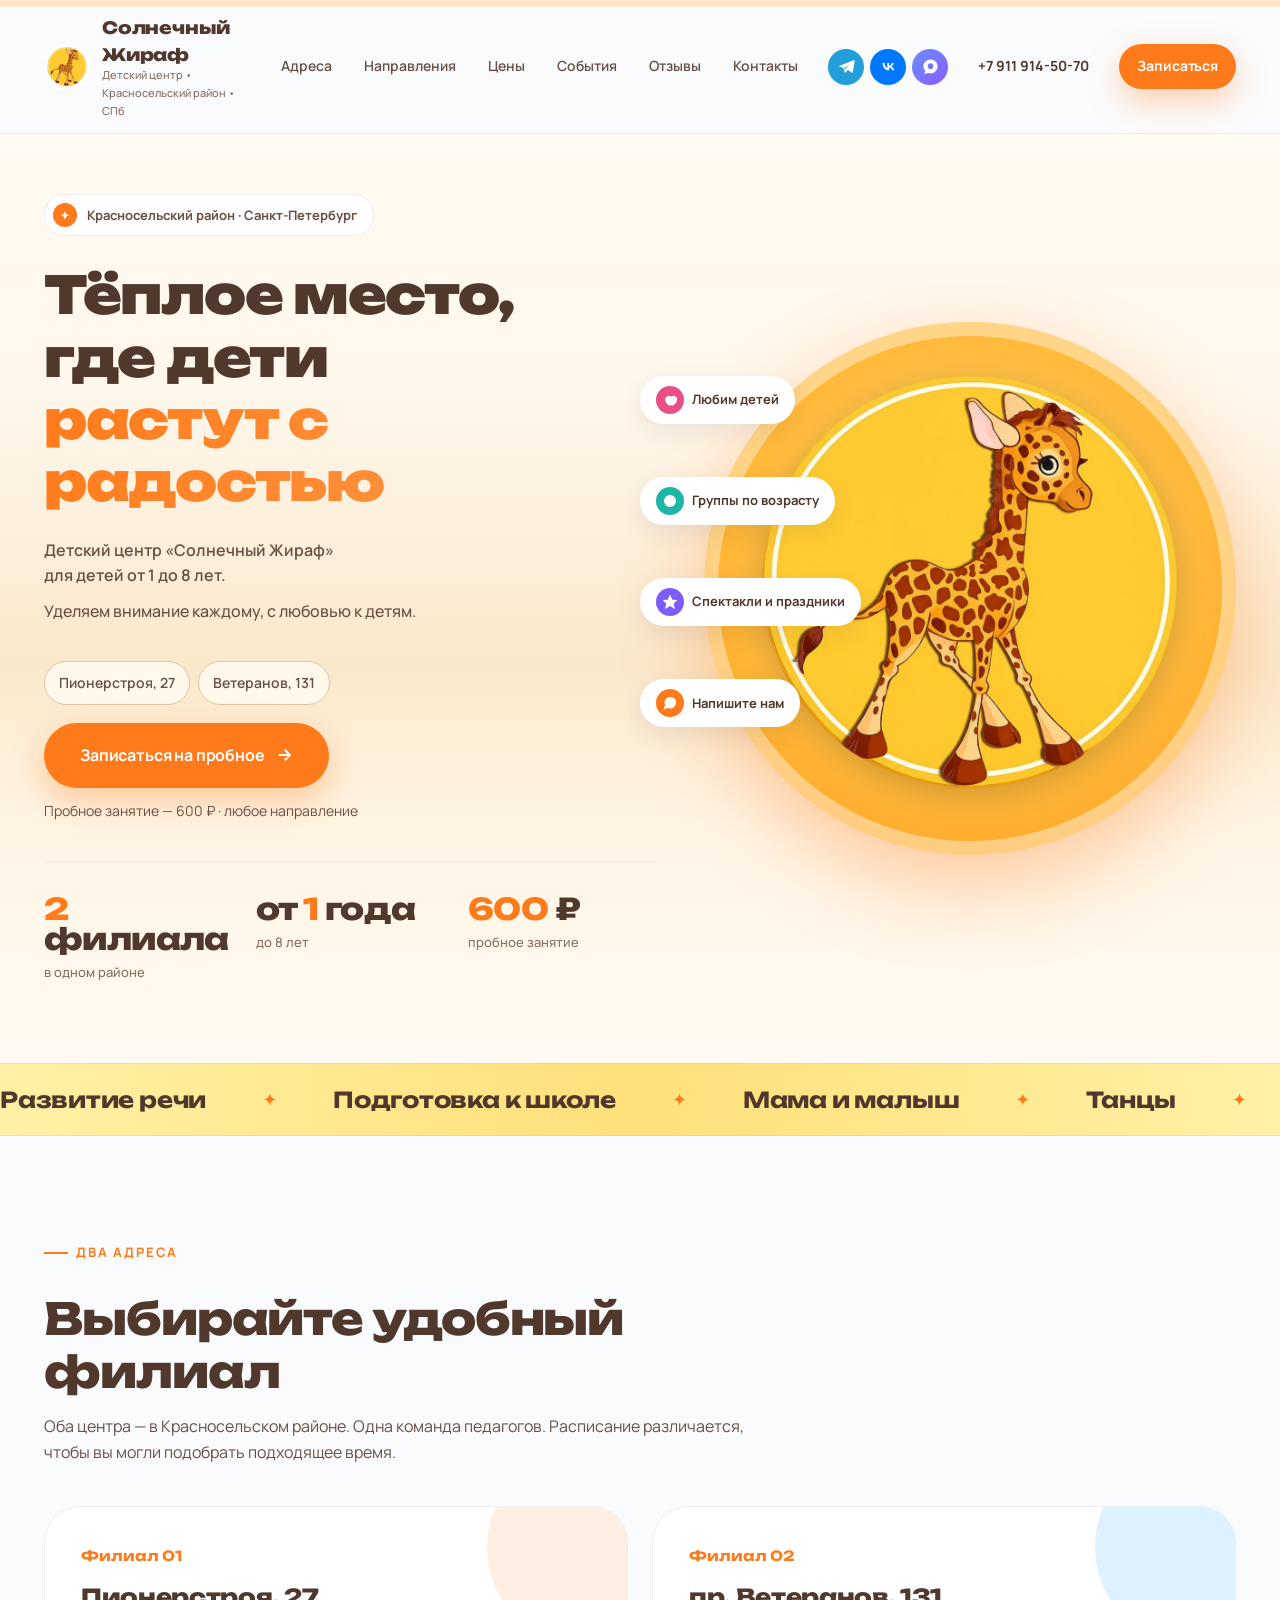
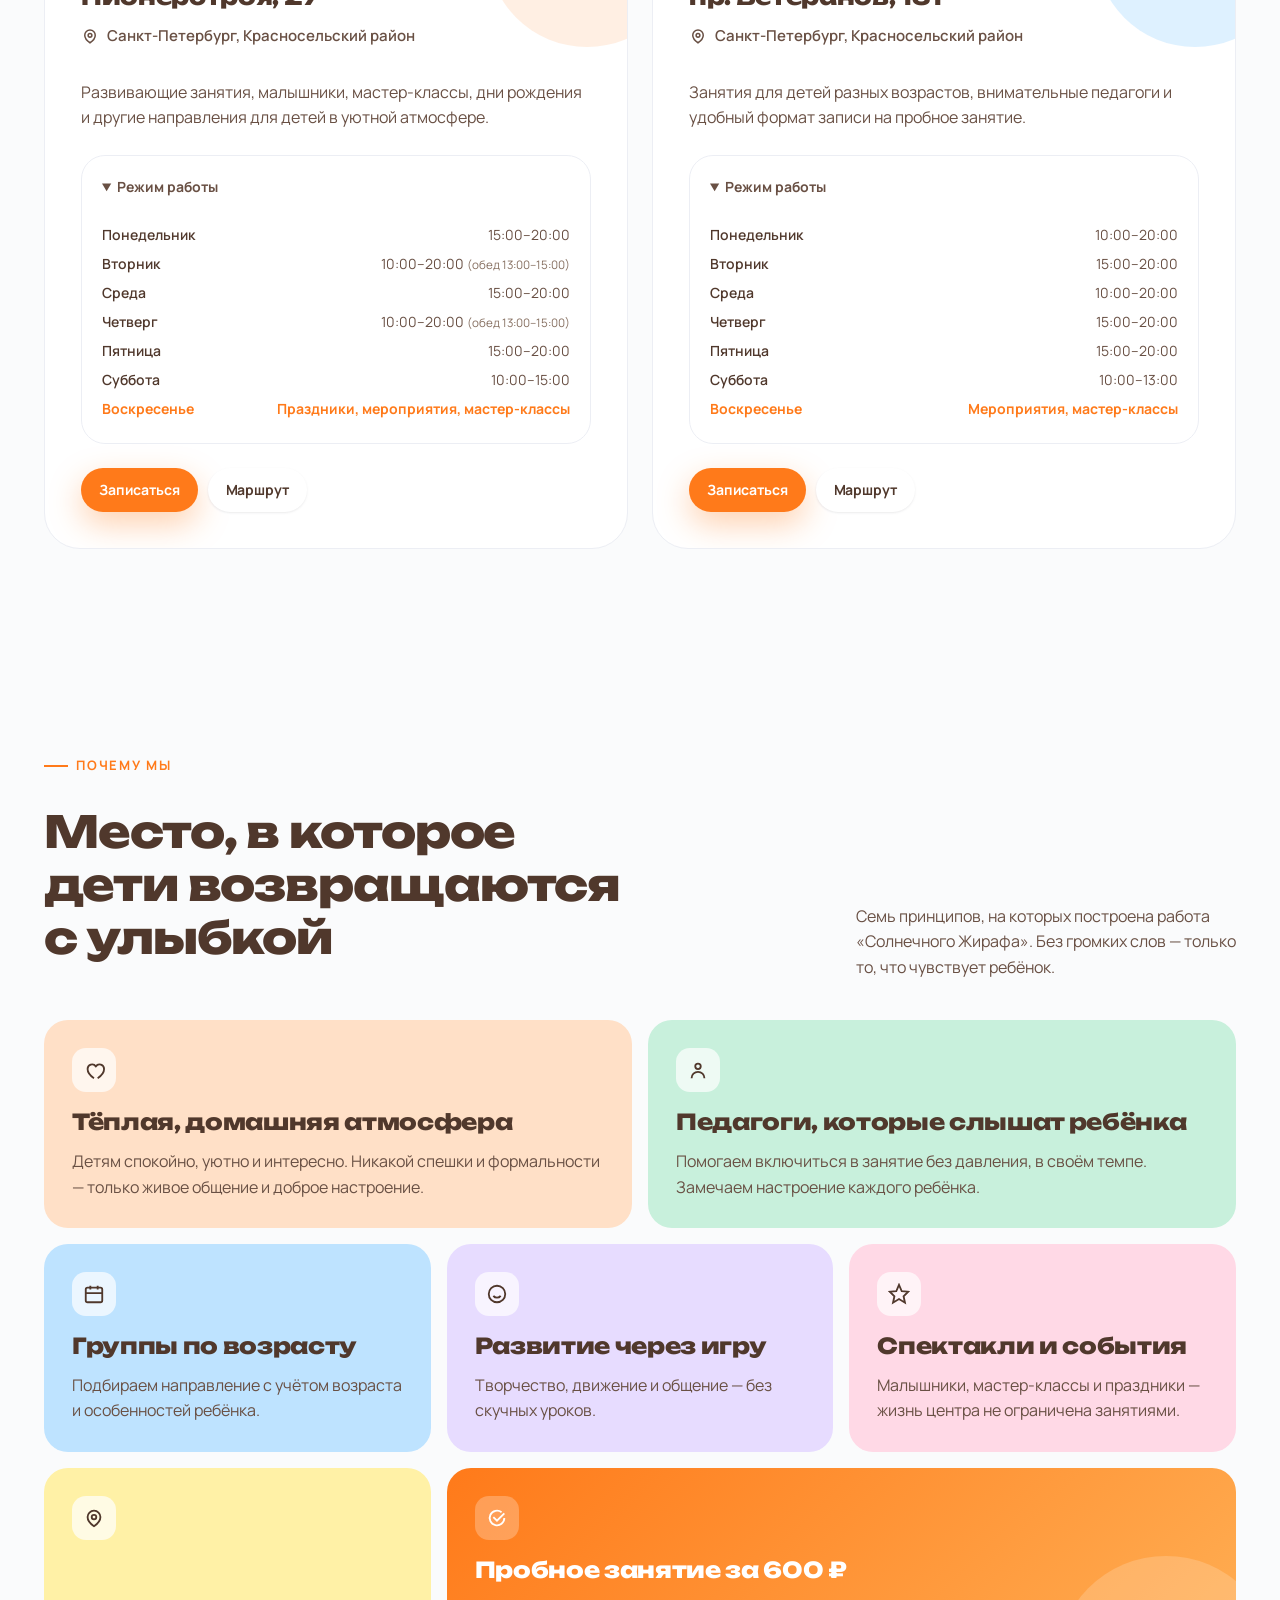
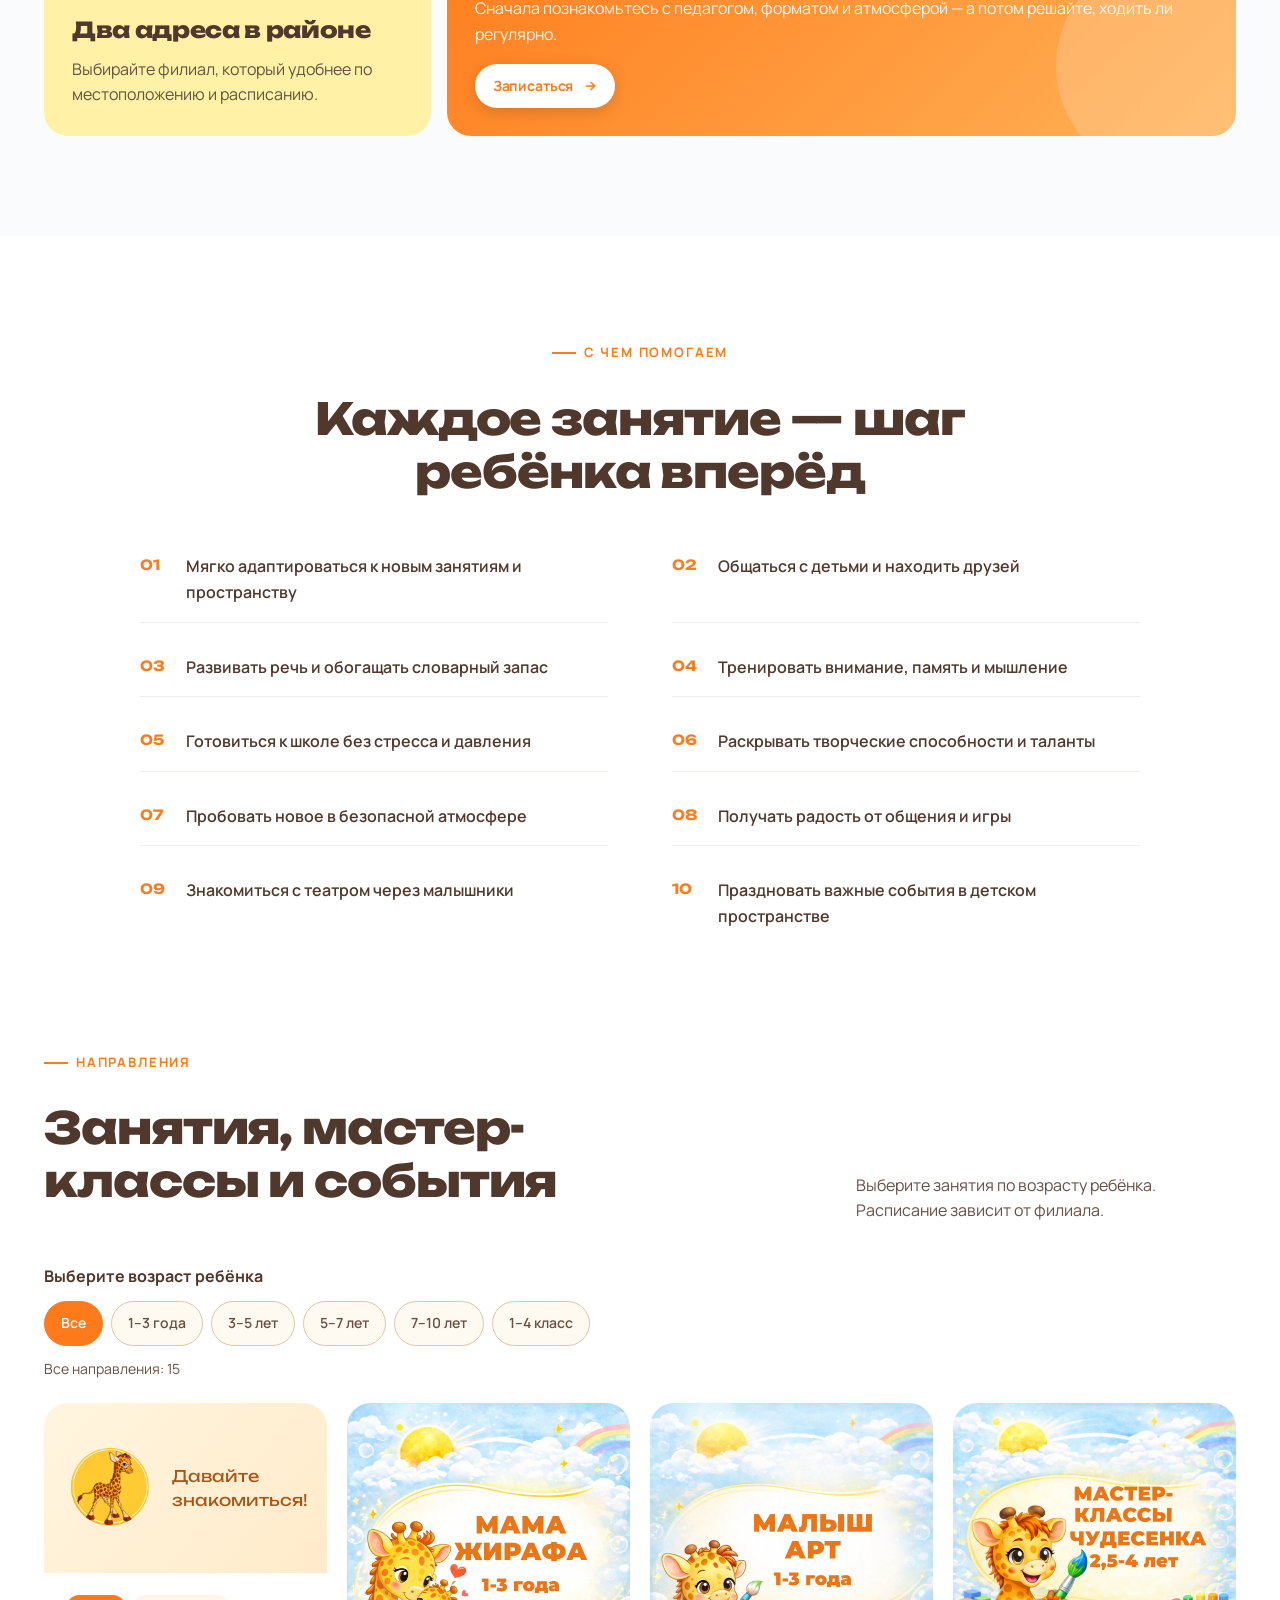
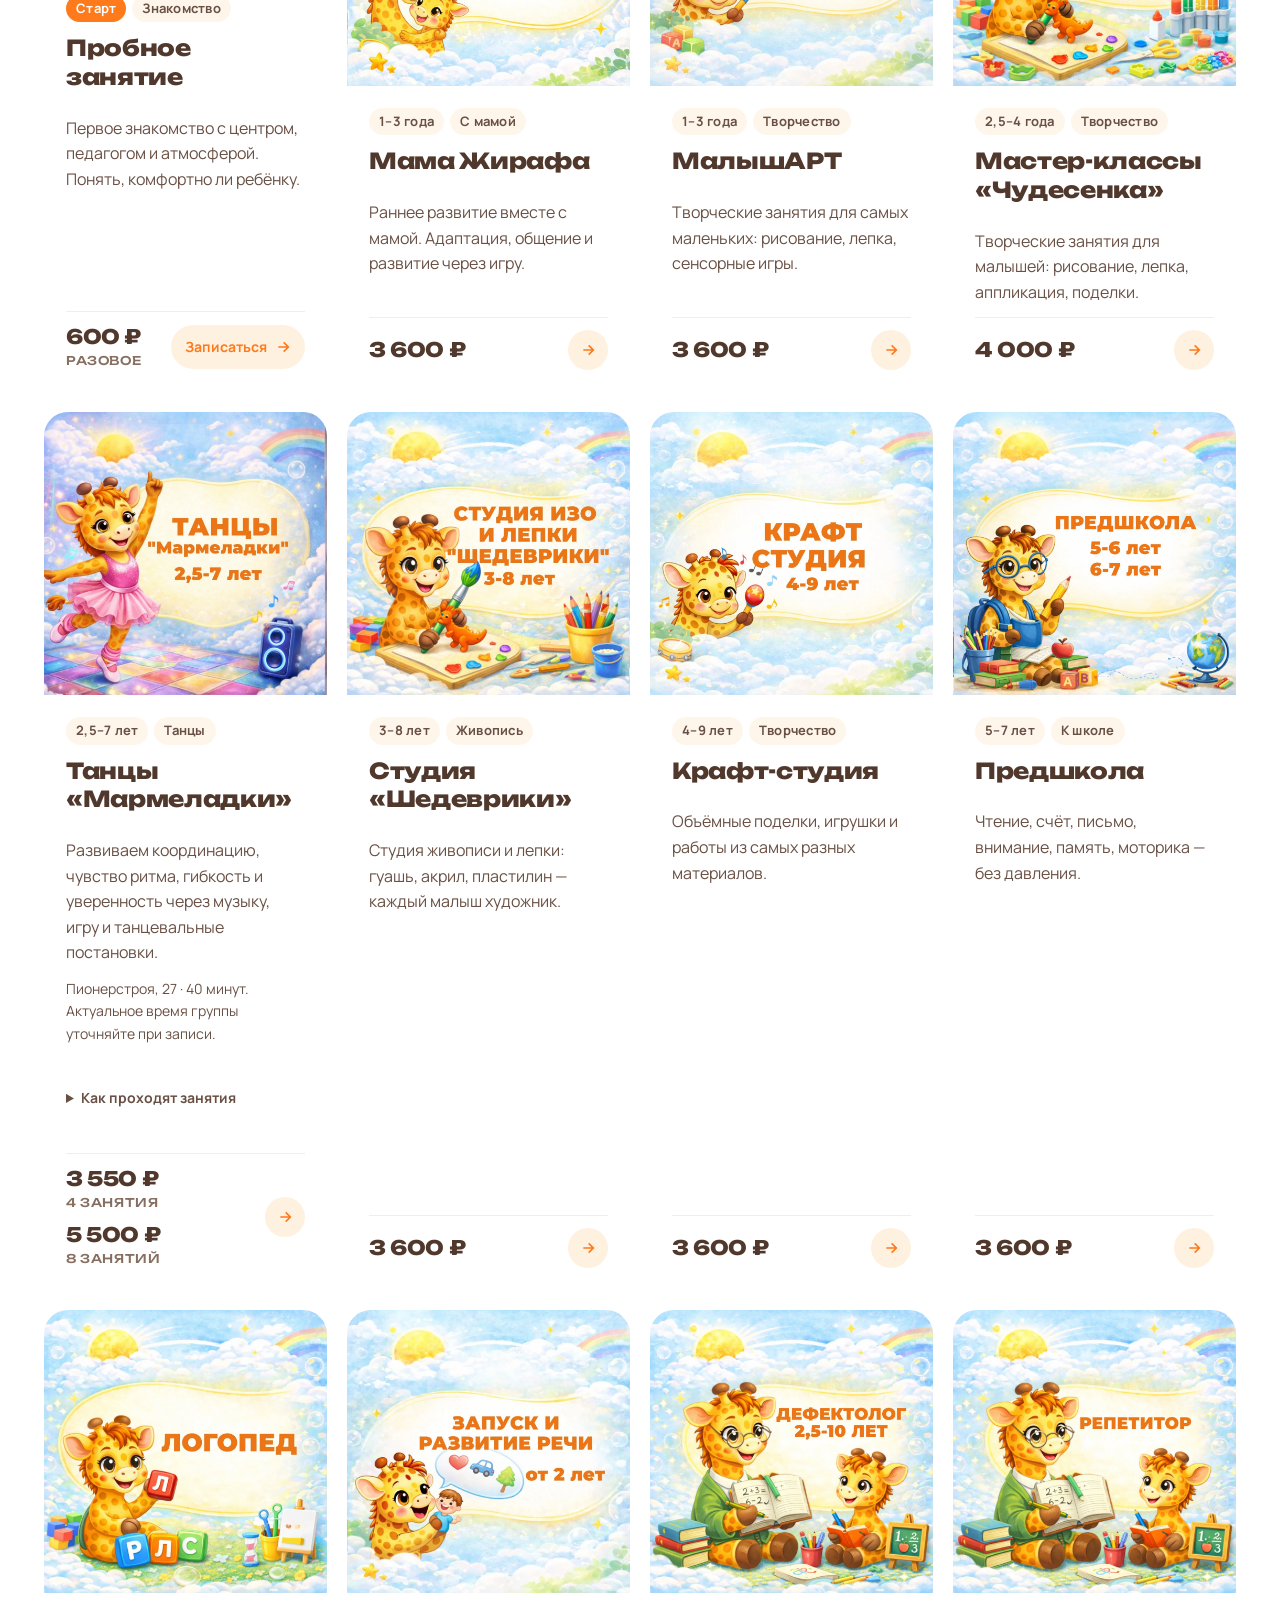
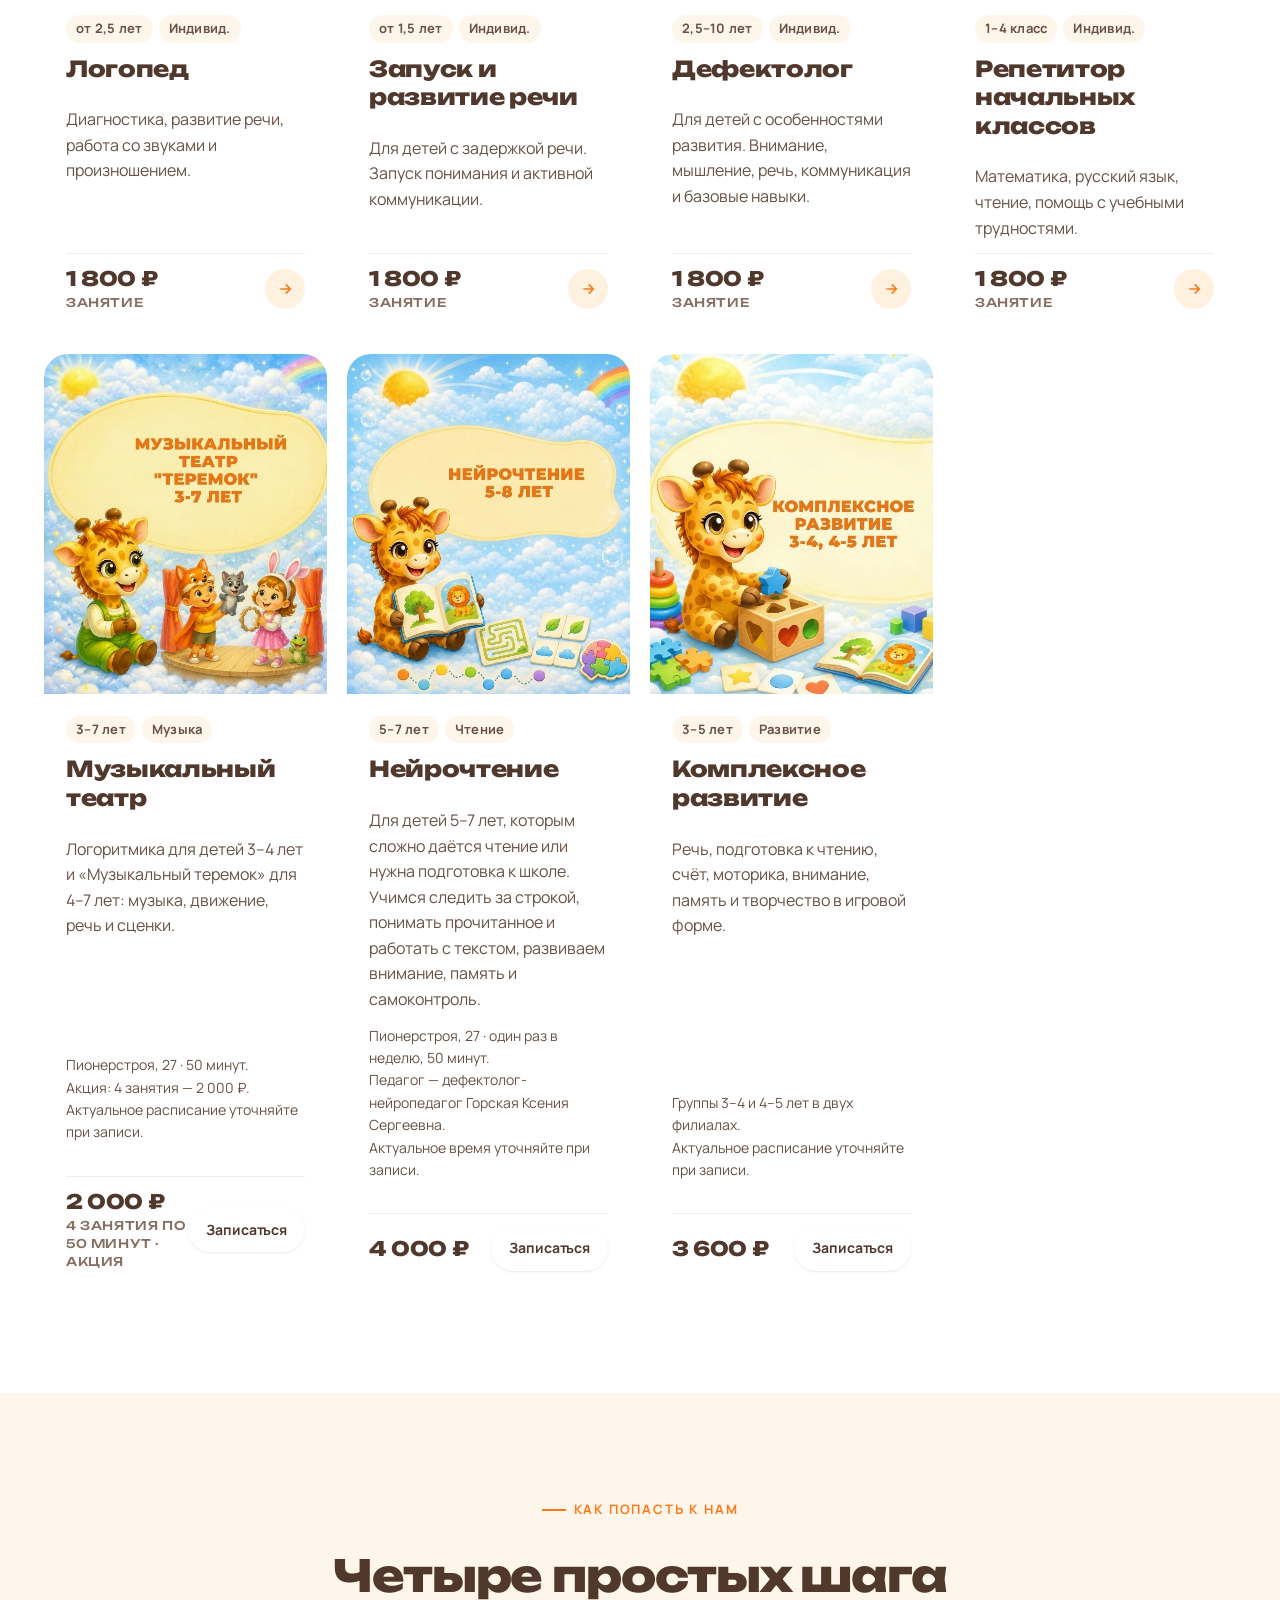
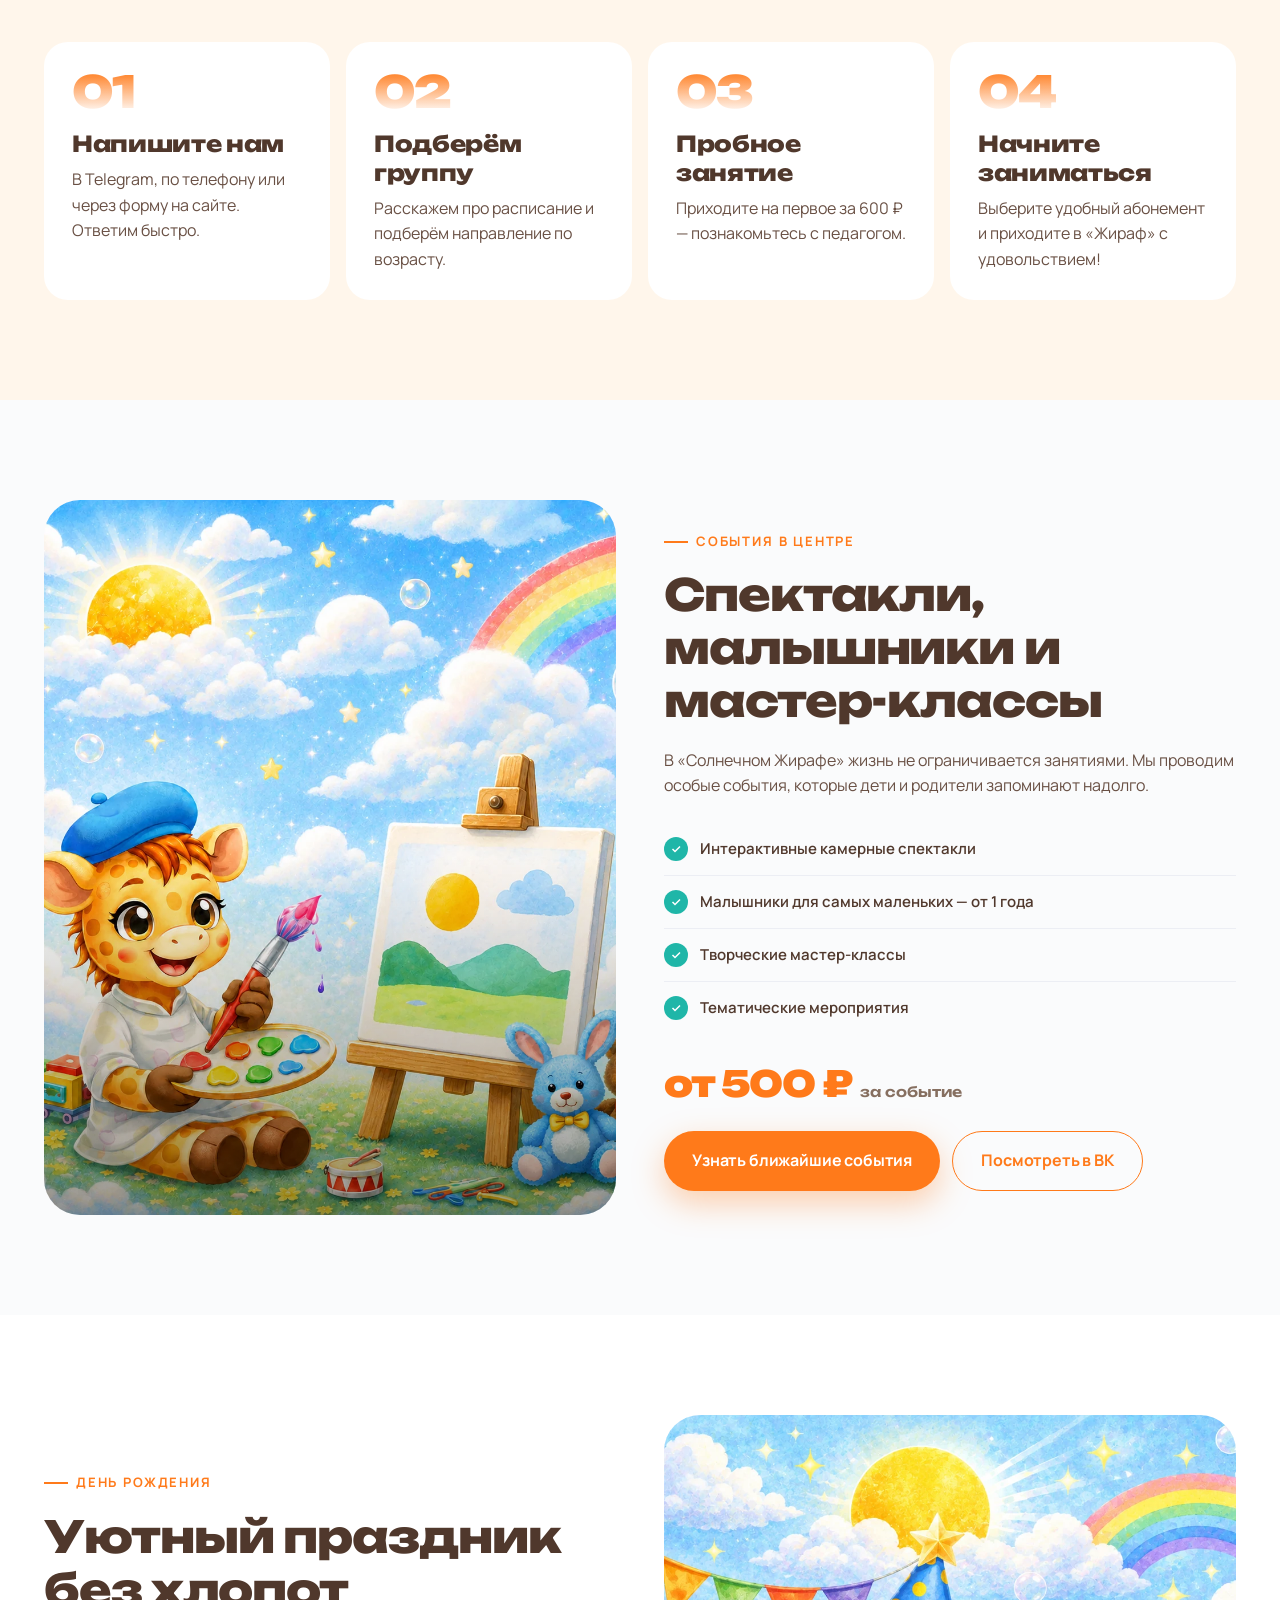
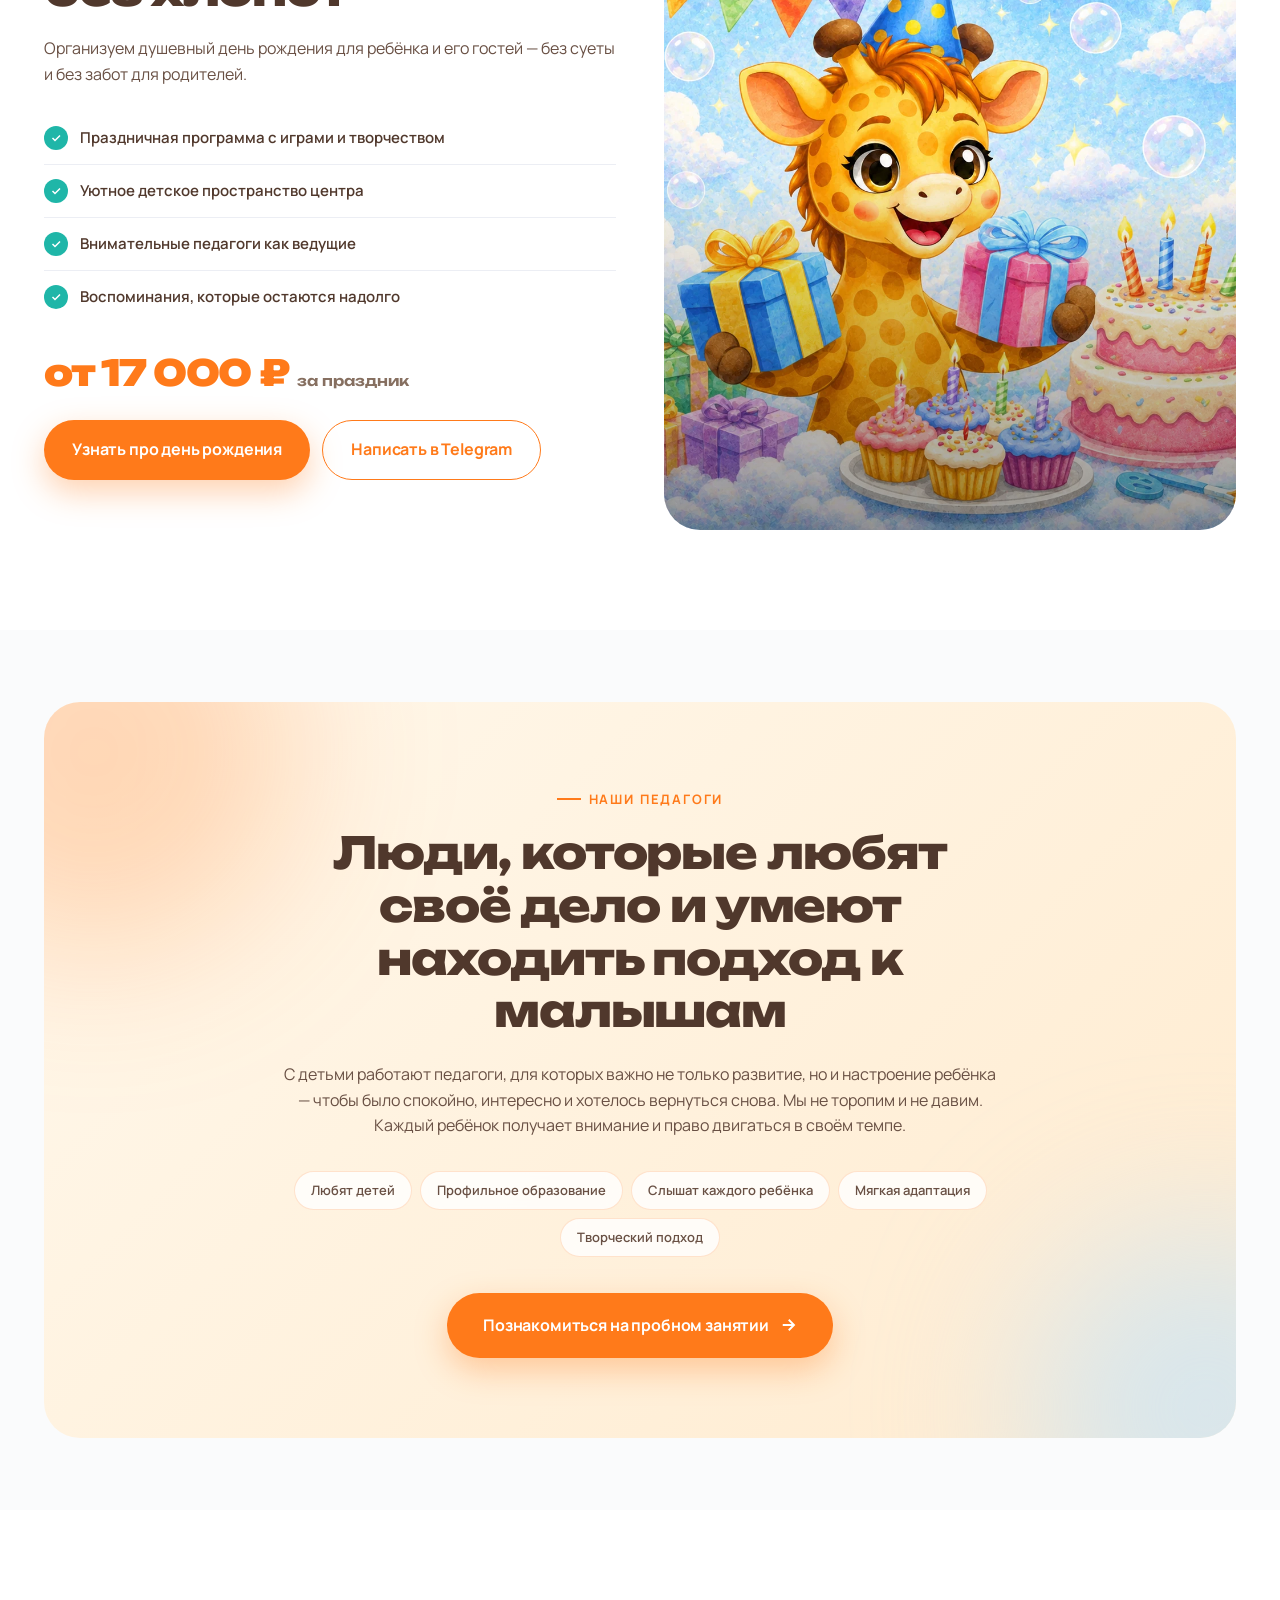
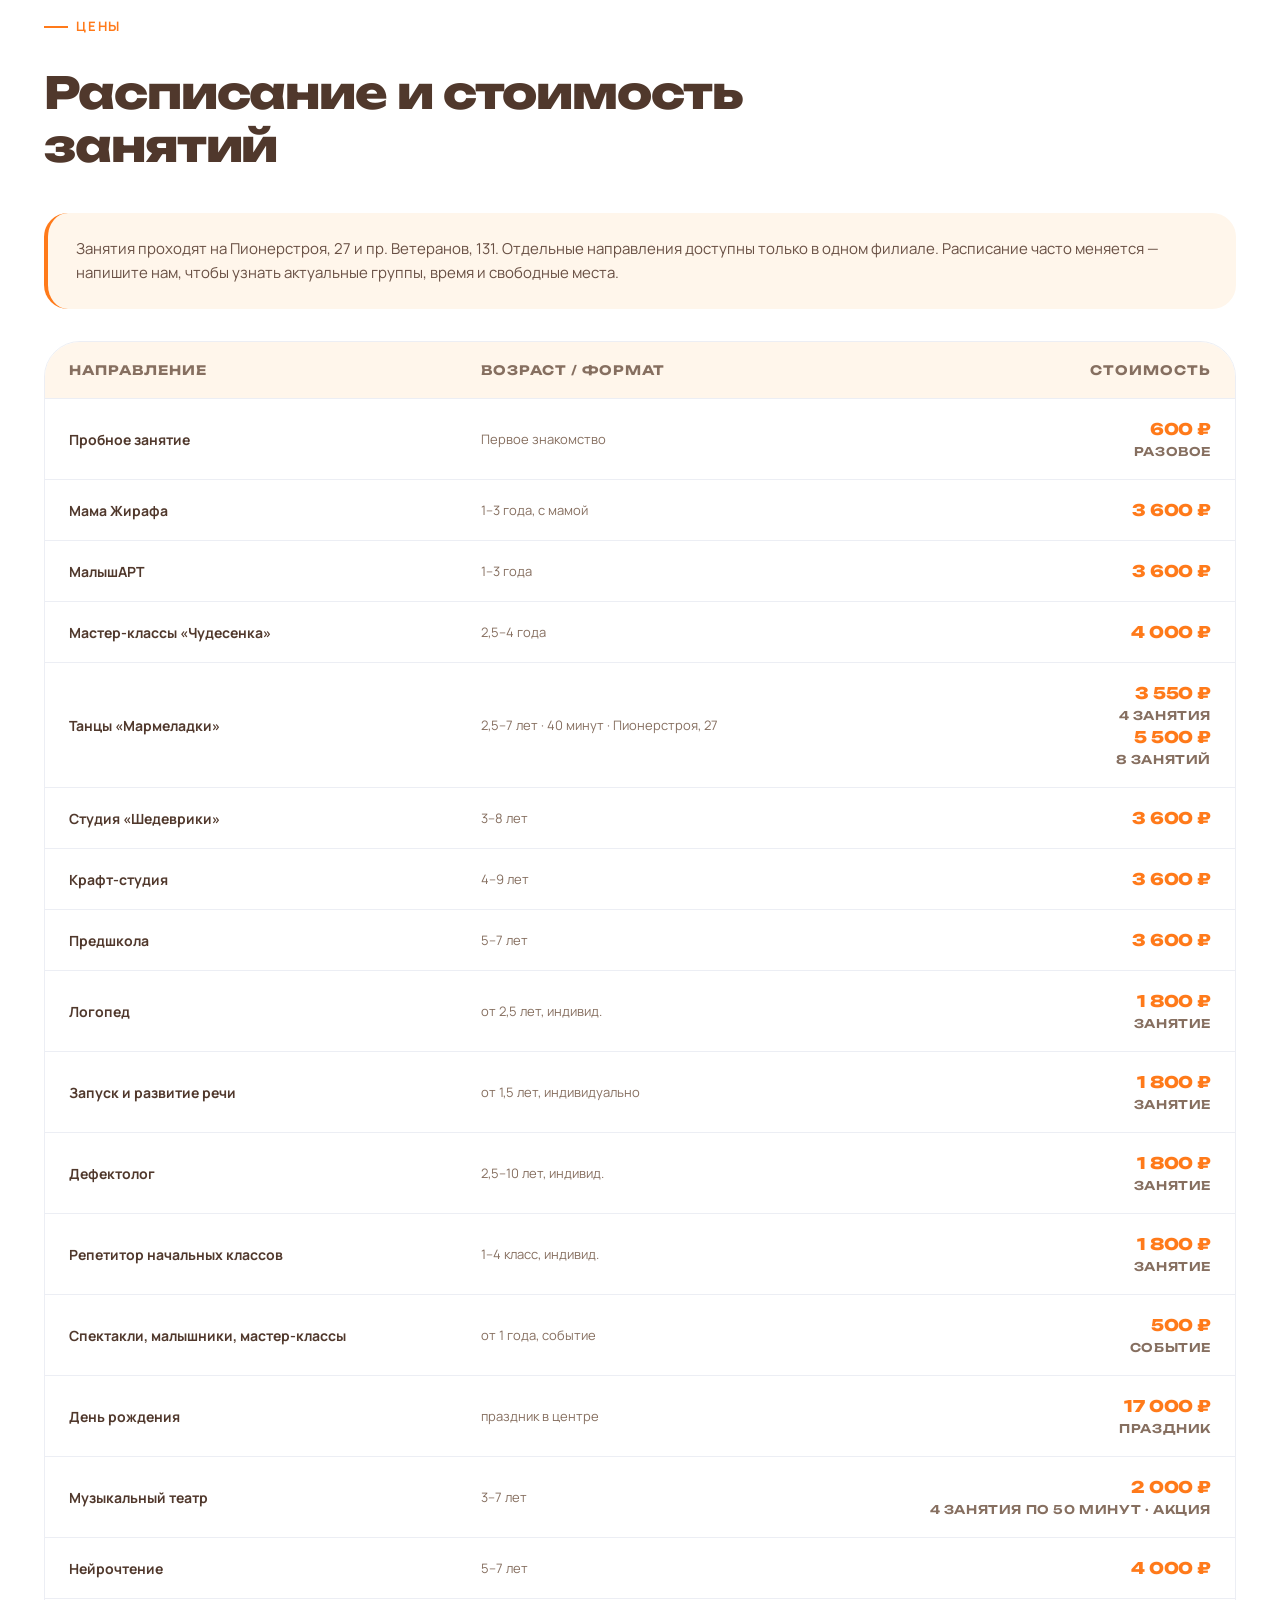
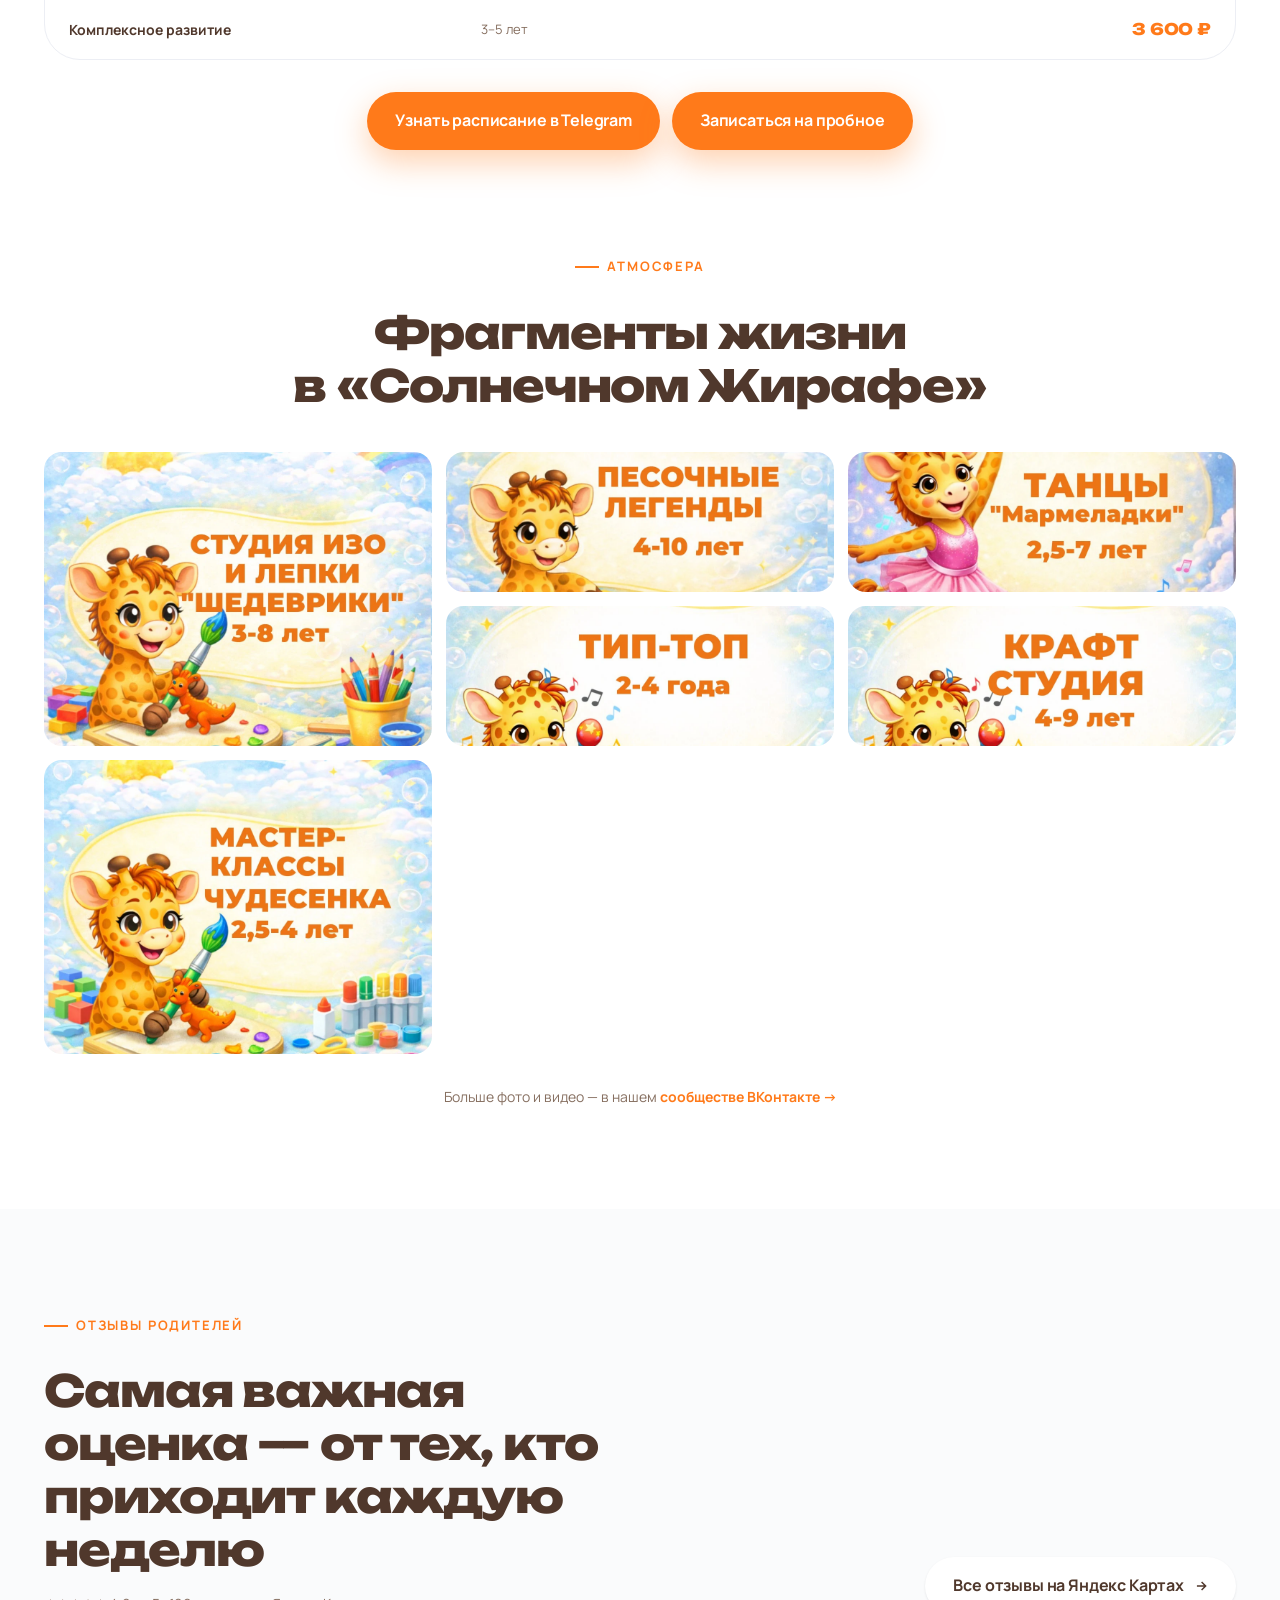
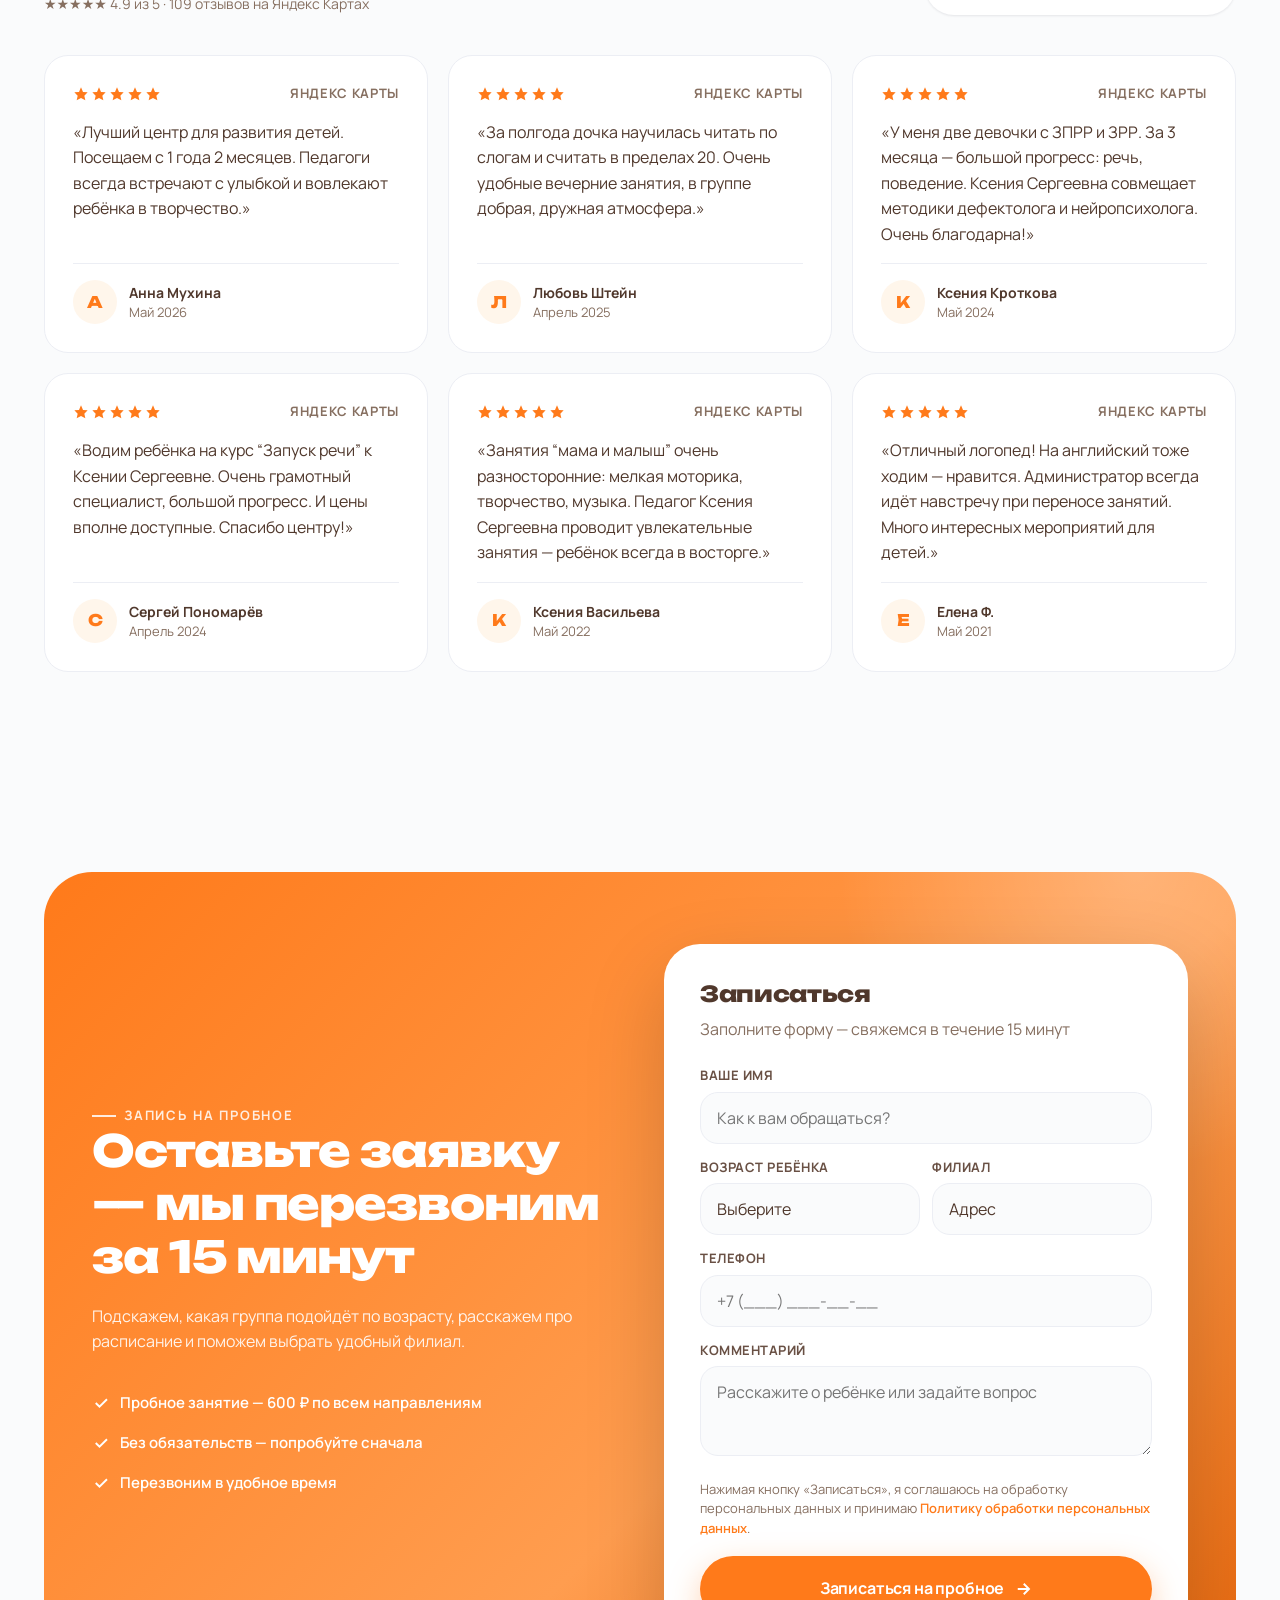
==== index.html @ 22a6a15e "Update dance packages and class details from client" ====
<!DOCTYPE html>
<html lang="ru">
<head>
  <meta charset="UTF-8">
  <meta name="viewport" content="width=device-width, initial-scale=1.0">
  <title>Детский центр «Солнечный Жираф» — Красносельский район, Санкт-Петербург</title>
  <meta name="description" content="Детский развивающий центр «Солнечный Жираф» в Красносельском районе Санкт-Петербурга. Занятия, мастер-классы, спектакли и праздники для детей от 1 до 8 лет. Два адреса: Пионерстроя, 27 и пр. Ветеранов, 131.">
  <meta name="keywords" content="детский центр Красносельский район, детский клуб Красносельский район, детский развивающий центр, развивающие занятия для детей, занятия для детей от 1 года, развитие детей от 1 до 8 лет, мама и малыш занятия, логопед для ребёнка, подготовка к школе, мастер-классы для детей, спектакли для малышей, детский центр на Пионерстроя, детский центр на Ветеранов, день рождения в детском центре, детские праздники Красносельский район">

  <link rel="icon" type="image/jpeg" href="photo_2026-03-06_17-56-13.jpg">
  <link rel="apple-touch-icon" href="photo_2026-03-06_17-56-13.jpg">

  <meta property="og:type" content="website">
  <meta property="og:title" content="Детский центр «Солнечный Жираф» — Красносельский район, СПб">
  <meta property="og:description" content="Развитие детей от 1 до 8 лет: занятия, мастер-классы, спектакли и праздники. Два адреса в Красносельском районе. Пробное занятие — 600 ₽.">
  <meta property="og:image" content="og-preview.jpg">
  <meta property="og:image:width" content="1280">
  <meta property="og:image:height" content="500">
  <meta property="og:locale" content="ru_RU">
  <meta property="og:site_name" content="Солнечный Жираф">
  <meta name="twitter:card" content="summary_large_image">
  <meta name="twitter:image" content="og-preview.jpg">

  <link rel="preconnect" href="https://fonts.googleapis.com">
  <link rel="preconnect" href="https://fonts.gstatic.com" crossorigin>
  <link href="https://fonts.googleapis.com/css2?family=Manrope:wght@400;500;600;700;800&family=Unbounded:wght@500;700;800;900&display=swap" rel="stylesheet">

  <style>
    /* ================================================================
       DESIGN SYSTEM
       ================================================================ */
    :root {
      /* Brand */
      --orange:      #FF7A1A;
      --orange-dk:   #E5650A;
      --orange-lt:   #FFF1E0;

      /* Pastels */
      --peach:       #FFE0C7;
      --cream:       #FFF6EB;
      --mint:        #C8F0DC;
      --sky:         #BEE3FF;
      --lilac:       #E7DCFF;
      --pink:        #FFD9E6;
      --lemon:       #FFF1A6;

      /* Neutrals */
      --ink:         #1A1F2E;
      --ink-2:       #3D4759;
      --ink-3:       #6F7A8C;
      --line:        #ECEEF4;
      --bg:          #FAFBFC;
      --paper:       #FFFFFF;

      /* Vivid */
      --teal:        #1FB6A8;
      --violet:      #7C5CFF;
      --berry:       #E94F87;

      /* Radii */
      --r-xs: 12px;
      --r-sm: 18px;
      --r:    24px;
      --r-lg: 36px;
      --r-xl: 48px;
      --r-pill: 999px;

      /* Shadows */
      --sh-1: 0 1px 3px rgba(26,31,46,.06), 0 1px 2px rgba(26,31,46,.04);
      --sh-2: 0 8px 24px rgba(26,31,46,.08);
      --sh-3: 0 18px 48px rgba(26,31,46,.10);
      --sh-orange: 0 12px 32px rgba(255,122,26,.35);

      /* Type */
      --font-display: 'Unbounded', 'Manrope', system-ui, sans-serif;
      --font-text: 'Manrope', system-ui, sans-serif;
    }

    *, *::before, *::after { box-sizing: border-box; margin: 0; padding: 0; }
    html { scroll-behavior: smooth; -webkit-text-size-adjust: 100%; }
    body {
      font-family: var(--font-text);
      background: var(--bg);
      color: var(--ink);
      line-height: 1.55;
      font-size: 16px;
      -webkit-font-smoothing: antialiased;
      overflow-x: hidden;
    }
    img { max-width: 100%; display: block; }
    a { color: inherit; text-decoration: none; }
    button { font: inherit; cursor: pointer; border: 0; background: transparent; color: inherit; }

    /* ================================================================
       LAYOUT
       ================================================================ */
    .wrap { max-width: 1240px; margin: 0 auto; padding: 0 24px; }
    .section { padding: 100px 0; position: relative; }
    .section--tight { padding: 72px 0; }
    @media (max-width: 760px) {
      .section { padding: 64px 0; }
      .section--tight { padding: 48px 0; }
    }

    /* ================================================================
       TYPOGRAPHY
       ================================================================ */
    .eyebrow {
      display: inline-flex; align-items: center; gap: 8px;
      font-family: var(--font-text);
      font-size: 13px; font-weight: 700;
      text-transform: uppercase; letter-spacing: 0.14em;
      color: var(--orange);
    }
    .eyebrow::before {
      content: ''; width: 24px; height: 2px; background: var(--orange);
    }

    h1, h2, h3 { font-family: var(--font-display); font-weight: 800; letter-spacing: -0.02em; line-height: 1.1; color: var(--ink); }
    h1 { font-size: clamp(26px, 4.2vw, 52px); font-weight: 900; }
    h2 { font-size: clamp(24px, 3.6vw, 44px); }
    h3 { font-size: clamp(17px, 1.8vw, 22px); }
    .lead { font-size: clamp(15px, 1.4vw, 18px); color: var(--ink-2); line-height: 1.55; font-weight: 500; }

    /* ================================================================
       BUTTONS
       ================================================================ */
    .btn {
      display: inline-flex; align-items: center; justify-content: center; gap: 10px;
      padding: 16px 28px;
      border-radius: var(--r-pill);
      font-family: var(--font-text); font-weight: 700; font-size: 15px;
      transition: transform .25s cubic-bezier(.2,.7,.3,1), box-shadow .25s, background .2s, color .2s;
      white-space: nowrap;
      letter-spacing: -0.01em;
    }
    .btn:hover { transform: translateY(-2px); }
    .btn:active { transform: translateY(0); }
    .btn--primary { background: var(--orange); color: #fff; box-shadow: var(--sh-orange); }
    .btn--primary:hover { background: var(--orange-dk); }
    .btn--orange { background: var(--orange); color: #fff; box-shadow: var(--sh-orange); }
    .btn--orange:hover { background: var(--orange-dk); }
    .btn--ghost { background: transparent; color: var(--orange); border: 1.5px solid var(--orange); }
    .btn--ghost:hover { background: var(--orange); color: #fff; }
    .btn--soft { background: var(--paper); color: var(--ink); box-shadow: var(--sh-1); }
    .btn--soft:hover { box-shadow: var(--sh-2); }
    .btn--sm { padding: 11px 18px; font-size: 13px; }
    .btn--lg { padding: 20px 36px; font-size: 17px; }
    .btn .arr { transition: transform .25s; }
    .btn:hover .arr { transform: translateX(4px); }

    /* ================================================================
       NAVIGATION
       ================================================================ */
    .nav {
      position: sticky; top: 0; z-index: 100;
      background: rgba(250,251,252,.72);
      backdrop-filter: saturate(180%) blur(20px);
      -webkit-backdrop-filter: saturate(180%) blur(20px);
      border-bottom: 1px solid var(--line);
    }
    .nav__inner {
      max-width: 1240px; margin: 0 auto; padding: 14px 24px;
      display: flex; align-items: center; gap: 16px;
    }
    .nav__brand { display: flex; align-items: center; gap: 12px; }
    .nav__logo {
      width: 46px; height: 46px; border-radius: 50%; object-fit: cover;
      background: var(--lemon);
    }
    .nav__name { font-family: var(--font-display); font-weight: 800; font-size: 17px; letter-spacing: -0.01em; }
    .nav__sub { font-size: 11px; color: var(--ink-3); font-weight: 500; margin-top: -2px; }
    .nav__menu { display: flex; gap: 4px; margin: 0 auto; list-style: none; }
    .nav__menu a {
      display: inline-block;
      padding: 9px 14px; border-radius: var(--r-pill);
      font-size: 14px; font-weight: 600; color: var(--ink-2);
      transition: background .2s, color .2s;
    }
    .nav__menu a:hover { background: var(--cream); color: var(--ink); }
    .nav__soc { display: flex; gap: 6px; }
    .nav__soc a {
      width: 36px; height: 36px; border-radius: 50%;
      display: inline-flex; align-items: center; justify-content: center;
      transition: transform .2s, box-shadow .2s;
      color: #fff;
    }
    .nav__soc a:hover { transform: translateY(-2px); }
    .nav__soc svg { width: 17px; height: 17px; fill: currentColor; }
    .ns-tg { background: #229ED9; }
    .ns-vk { background: #0077FF; }
    .ns-max { background: linear-gradient(135deg, #6A8DFF 0%, #8B5CFF 100%); }
    .nav__phone {
      font-weight: 700; font-size: 14px;
      padding: 8px 14px; border-radius: var(--r-pill);
      transition: background .2s;
      white-space: nowrap;
    }
    .nav__phone:hover { background: var(--cream); }
    .nav__burger {
      display: none;
      width: 44px; height: 44px;
      border-radius: 50%;
      background: var(--orange); color: #fff;
      align-items: center; justify-content: center;
      box-shadow: var(--sh-orange);
    }
    .nav__burger svg { width: 20px; height: 20px; }

    @media (max-width: 1080px) {
      .nav__menu { display: none; }
      .nav__soc { display: none; }
      .nav__phone { display: none; }
      .nav__burger { display: inline-flex; }
      .nav__inner > .btn { display: none; }
    }

    /* Mobile menu */
    .mob {
      position: fixed; inset: 0; z-index: 999;
      background: rgba(26,31,46,.5);
      backdrop-filter: blur(8px);
      opacity: 0; pointer-events: none;
      transition: opacity .3s;
    }
    .mob.open { opacity: 1; pointer-events: auto; }
    .mob__panel {
      position: absolute; top: 0; right: 0; bottom: 0;
      width: min(360px, 88vw);
      background: var(--paper);
      padding: 24px;
      transform: translateX(100%);
      transition: transform .35s cubic-bezier(.2,.7,.3,1);
      overflow-y: auto;
    }
    .mob.open .mob__panel { transform: translateX(0); }
    .mob__hd { display: flex; align-items: center; justify-content: space-between; margin-bottom: 28px; }
    .mob__close { width: 40px; height: 40px; border-radius: 50%; background: var(--cream); display: inline-flex; align-items: center; justify-content: center; }
    .mob__close svg { width: 18px; height: 18px; }
    .mob__nav { list-style: none; margin-bottom: 24px; }
    .mob__nav a {
      display: block; padding: 14px 0;
      font-size: 18px; font-weight: 700; color: var(--ink);
      border-bottom: 1px solid var(--line);
    }
    .mob__cta { display: grid; gap: 10px; margin-top: 24px; }
    .mob__cta .btn { width: 100%; }
    .mob__soc { display: flex; gap: 10px; justify-content: center; margin-top: 20px; }
    .mob__soc a {
      width: 44px; height: 44px; border-radius: 50%;
      display: inline-flex; align-items: center; justify-content: center;
      color: #fff;
    }
    .mob__soc svg { width: 20px; height: 20px; fill: currentColor; }

    /* ================================================================
       HERO
       ================================================================ */
    .hero {
      position: relative;
      padding: 60px 0 80px;
      overflow: hidden;
    }
    .hero__inner {
      display: grid;
      grid-template-columns: 1.15fr 1fr;
      gap: 48px;
      align-items: center;
    }
    .hero__eyebrow {
      display: inline-flex; align-items: center; gap: 10px;
      background: var(--paper);
      padding: 8px 16px 8px 8px;
      border-radius: var(--r-pill);
      border: 1px solid var(--line);
      font-size: 13px; font-weight: 700; color: var(--ink-2);
      margin-bottom: 28px;
    }
    .hero__eyebrow .dot {
      width: 24px; height: 24px; border-radius: 50%;
      background: var(--orange);
      display: inline-flex; align-items: center; justify-content: center;
      color: #fff; font-size: 13px;
    }

    .hero__title { margin-bottom: 24px; }
    .hero__title .word--accent {
      background: linear-gradient(120deg, var(--orange) 0%, #FF9D4F 100%);
      -webkit-background-clip: text;
      background-clip: text;
      color: transparent;
      display: inline-block;
    }
    .hero__title .word--sun {
      position: relative; display: inline-block;
    }
    .hero__title .word--sun::after {
      content: '';
      position: absolute; right: -14px; top: -12px;
      width: 28px; height: 28px; border-radius: 50%;
      background: var(--lemon);
      box-shadow: 0 0 32px rgba(255,209,90,.6);
      z-index: -1;
    }

    .hero__lead { margin-bottom: 36px; max-width: 540px; }

    .hero__cta { display: flex; flex-wrap: wrap; gap: 12px; margin-bottom: 40px; }

    .hero__stats {
      display: grid; grid-template-columns: repeat(3, 1fr); gap: 24px;
      padding-top: 32px;
      border-top: 1px solid var(--line);
    }
    .hero__stat { }
    .hero__stat .num {
      font-family: var(--font-display); font-weight: 800;
      font-size: clamp(20px, 2.4vw, 30px);
      color: var(--ink); line-height: 1;
      letter-spacing: -0.02em;
    }
    .hero__stat .num span { color: var(--orange); }
    .hero__stat .lbl { font-size: 13px; color: var(--ink-3); margin-top: 8px; font-weight: 500; }

    /* Hero visual side */
    .hero__visual {
      position: relative;
      aspect-ratio: 1;
      max-width: 560px;
      margin-left: auto;
    }
    .hero__giraffe {
      position: relative;
      width: 100%; height: 100%;
      border-radius: 50%;
      background: radial-gradient(circle at 50% 45%, #FFE07A 0%, #FFB838 60%, #FF9015 100%);
      display: flex; align-items: center; justify-content: center;
      box-shadow:
        0 30px 80px rgba(255,122,26,.35),
        inset 0 0 0 14px rgba(255,255,255,.4);
      animation: bob 5s ease-in-out infinite;
    }
    .hero__giraffe img {
      width: 92%; height: 92%; object-fit: contain;
      filter: drop-shadow(0 8px 16px rgba(0,0,0,.18));
    }
    @keyframes bob {
      0%, 100% { transform: translateY(0) rotate(-1deg); }
      50%      { transform: translateY(-18px) rotate(1.5deg); }
    }

    /* Floating chips around hero */
    .hero__chip {
      position: absolute;
      background: var(--paper);
      padding: 10px 16px;
      border-radius: var(--r-pill);
      box-shadow: var(--sh-2);
      font-size: 13px; font-weight: 700;
      display: flex; align-items: center; gap: 8px;
      animation: float 6s ease-in-out infinite;
      color: var(--ink);
      transition: transform .2s, box-shadow .2s;
    }
    a.hero__chip:hover { box-shadow: var(--sh-3); }
    a.hero__chip:hover .ico { transform: scale(1.1); }
    .hero__chip .ico { transition: transform .2s; }
    .hero__chip .ico {
      width: 28px; height: 28px; border-radius: 50%;
      display: inline-flex; align-items: center; justify-content: center;
      color: #fff;
    }
    .hero__chip .ico svg { width: 14px; height: 14px; fill: currentColor; }
    .hero__chip--1 { top: 12%;    left: -6%;  animation-delay: 0s; }
    .hero__chip--2 { top: 6%;     right: -10%; animation-delay: 1.5s; }
    .hero__chip--3 { bottom: 16%; left: -12%; animation-delay: 3s; }
    .hero__chip--4 { bottom: 8%;  right: -4%; animation-delay: 4.5s; }
    .hero__chip--1 .ico { background: var(--berry); }
    .hero__chip--2 .ico { background: var(--teal); }
    .hero__chip--3 .ico { background: var(--violet); }
    .hero__chip--4 .ico { background: var(--orange); }
    @keyframes float {
      0%, 100% { transform: translateY(0); }
      50%      { transform: translateY(-12px); }
    }

    /* Hero background decorations */
    .hero__blob {
      position: absolute; pointer-events: none; z-index: -1;
      border-radius: 50%; filter: blur(60px); opacity: .55;
    }
    .hero__blob--1 { width: 460px; height: 460px; background: var(--peach); top: -100px; right: -80px; }
    .hero__blob--2 { width: 380px; height: 380px; background: var(--sky); bottom: -120px; left: -100px; }

    @media (max-width: 980px) {
      .hero__inner { grid-template-columns: 1fr; gap: 64px; text-align: center; }
      .hero__eyebrow { margin: 0 auto 24px; }
      .hero__lead { margin-left: auto; margin-right: auto; }
      .hero__cta { justify-content: center; }
      .hero__visual { margin: 0 auto; max-width: 420px; }
      .hero__stats { max-width: 480px; margin-left: auto; margin-right: auto; }
    }
    @media (max-width: 600px) {
      .hero__chip { font-size: 11px; padding: 7px 12px; }
      .hero__stats { grid-template-columns: 1fr 1fr; gap: 16px; }
      .hero__stat:nth-child(3) { grid-column: 1 / -1; }
    }

    /* ================================================================
       MARQUEE / TICKER
       ================================================================ */
    .ticker {
      background: linear-gradient(90deg, var(--lemon) 0%, #FFE07A 50%, var(--lemon) 100%);
      color: var(--ink);
      padding: 18px 0;
      overflow: hidden;
      border-top: 1px solid rgba(255,178,87,.3);
      border-bottom: 1px solid rgba(255,178,87,.3);
    }
    .ticker__track {
      display: flex; gap: 56px;
      animation: tickerScroll 38s linear infinite;
      white-space: nowrap;
      width: max-content;
    }
    .ticker__item {
      font-family: var(--font-display);
      font-size: 22px; font-weight: 700;
      letter-spacing: -0.01em;
      display: flex; align-items: center; gap: 56px;
    }
    .ticker__item::after {
      content: '✦';
      color: var(--orange);
      font-size: 18px;
    }
    @keyframes tickerScroll {
      to { transform: translateX(-50%); }
    }

    /* ================================================================
       BRANCHES
       ================================================================ */
    .branches { display: grid; grid-template-columns: 1fr 1fr; gap: 24px; }
    .branch {
      position: relative;
      background: var(--paper);
      border-radius: var(--r-lg);
      padding: 36px;
      border: 1px solid var(--line);
      transition: transform .3s, box-shadow .3s;
      overflow: hidden;
    }
    .branch:hover { transform: translateY(-6px); box-shadow: var(--sh-3); }
    .branch::after {
      content: '';
      position: absolute; top: -60px; right: -60px;
      width: 200px; height: 200px; border-radius: 50%;
      background: var(--peach); opacity: .5;
      z-index: 0;
    }
    .branch--2::after { background: var(--sky); }
    .branch > * { position: relative; z-index: 1; }

    .branch__num {
      display: inline-block;
      font-family: var(--font-display);
      font-size: 14px; font-weight: 700;
      color: var(--orange);
      margin-bottom: 16px;
    }
    .branch__title { margin-bottom: 12px; font-size: clamp(18px, 2.2vw, 24px); }
    .branch__addr {
      display: inline-flex; align-items: center; gap: 8px;
      color: var(--ink-2); font-weight: 600; font-size: 15px;
      margin-bottom: 20px;
    }
    .branch__addr svg { width: 18px; height: 18px; }
    .branch__desc { color: var(--ink-2); margin-bottom: 24px; font-size: 15px; }

    .branch__hours {
      background: rgba(255,255,255,.7);
      backdrop-filter: blur(8px);
      border-radius: var(--r);
      padding: 20px;
      margin-bottom: 24px;
      border: 1px solid var(--line);
    }
    .branch__hours h4 {
      font-family: var(--font-text); font-size: 11px; font-weight: 700;
      text-transform: uppercase; letter-spacing: .1em; color: var(--ink-3);
      margin-bottom: 12px;
    }
    .branch__hours table { width: 100%; border-collapse: collapse; }
    .branch__hours td { padding: 4px 0; font-size: 13px; }
    .branch__hours td:first-child { color: var(--ink); font-weight: 600; }
    .branch__hours td:last-child { color: var(--ink-2); text-align: right; }
    .branch__hours .sun td { color: var(--orange); font-weight: 700; }

    .branch__btns { display: flex; flex-wrap: wrap; gap: 10px; }

    @media (max-width: 760px) { .branches { grid-template-columns: 1fr; } }

    /* ================================================================
       BENTO (Why us)
       ================================================================ */
    .why {
      display: grid;
      grid-template-columns: repeat(6, 1fr);
      grid-auto-rows: minmax(160px, auto);
      gap: 16px;
    }
    .why__card {
      border-radius: var(--r);
      padding: 28px;
      display: flex; flex-direction: column; justify-content: space-between;
      gap: 16px;
      transition: transform .3s, box-shadow .3s;
      position: relative;
      overflow: hidden;
    }
    .why__card:hover { transform: translateY(-4px); box-shadow: var(--sh-2); }
    .why__card h3 { font-size: 20px; line-height: 1.15; }
    .why__card p { color: var(--ink-2); font-size: 14px; }
    .why__icon {
      width: 44px; height: 44px; border-radius: 14px;
      background: rgba(255,255,255,.7);
      display: inline-flex; align-items: center; justify-content: center;
      color: var(--ink);
    }
    .why__icon svg { width: 22px; height: 22px; stroke: currentColor; fill: none; stroke-width: 2; }

    /* Bento positions & colors */
    .why__card--1 { grid-column: span 3; background: var(--peach); }
    .why__card--2 { grid-column: span 3; background: var(--mint); }
    .why__card--3 { grid-column: span 2; background: var(--sky); }
    .why__card--4 { grid-column: span 2; background: var(--lilac); }
    .why__card--5 { grid-column: span 2; background: var(--pink); }
    .why__card--6 {
      grid-column: span 4;
      background: linear-gradient(135deg, var(--orange) 0%, #FFB257 100%);
      color: #fff;
      position: relative;
    }
    .why__card--6::before {
      content: ''; position: absolute;
      right: -40px; bottom: -40px;
      width: 220px; height: 220px; border-radius: 50%;
      background: rgba(255,255,255,.18);
      pointer-events: none;
    }
    .why__card--6 > * { position: relative; z-index: 1; }
    .why__card--6 h3 { color: #fff; }
    .why__card--6 p { color: rgba(255,255,255,.92); }
    .why__card--6 .why__icon { background: rgba(255,255,255,.25); color: #fff; }
    .why__card--6 .btn--orange { background: #fff; color: var(--orange); box-shadow: 0 4px 16px rgba(0,0,0,.15); }
    .why__card--6 .btn--orange:hover { background: var(--ink); color: #fff; }
    .why__card--7 { grid-column: span 2; background: var(--lemon); }

    .why__card--1 h3, .why__card--2 h3 { font-size: 20px; }

    .why__big {
      font-family: var(--font-display);
      font-size: 64px; font-weight: 900; line-height: .9;
      letter-spacing: -0.04em;
    }

    @media (max-width: 980px) {
      .why { grid-template-columns: repeat(2, 1fr); }
      .why__card--1, .why__card--2, .why__card--3, .why__card--4,
      .why__card--5, .why__card--6, .why__card--7 { grid-column: span 1; }
      .why__card--6 { grid-column: span 2; }
      .why__card--1, .why__card--2 { grid-column: span 2; }
    }
    @media (max-width: 560px) {
      .why { grid-template-columns: 1fr; }
      .why__card--1, .why__card--2, .why__card--6 { grid-column: span 1; }
    }

    /* ================================================================
       SECTION HEADER
       ================================================================ */
    .shead { margin-bottom: 56px; max-width: 740px; }
    .shead .eyebrow { margin-bottom: 18px; }
    .shead h2 { margin-bottom: 16px; }
    .shead p { color: var(--ink-2); font-size: 18px; line-height: 1.5; }
    .shead--center { margin-left: auto; margin-right: auto; text-align: center; }
    .shead--center .eyebrow { justify-content: center; }
    .shead--end {
      display: flex; align-items: flex-end; justify-content: space-between; gap: 32px;
      max-width: 100%; flex-wrap: wrap;
    }
    .shead--end > div { max-width: 600px; }

    /* ================================================================
       DIRECTIONS (services grid)
       ================================================================ */
    .dirs {
      display: grid;
      grid-template-columns: repeat(auto-fill, minmax(280px, 1fr));
      gap: 20px;
    }
    .dir {
      background: var(--paper);
      border-radius: var(--r);
      overflow: hidden;
      transition: transform .3s, box-shadow .3s;
      display: flex; flex-direction: column;
      position: relative;
    }
    .dir:hover { transform: translateY(-6px); box-shadow: var(--sh-3); }
    .dir__img {
      aspect-ratio: 1; overflow: hidden;
      background: var(--cream);
    }
    .dir__img img {
      width: 100%; height: 100%; object-fit: cover;
      transition: transform .5s cubic-bezier(.2,.7,.3,1);
    }
    .dir:hover .dir__img img { transform: scale(1.06); }
    .dir__placeholder {
      aspect-ratio: 1; display: flex; align-items: center; justify-content: center;
      font-family: var(--font-display); font-size: 90px; font-weight: 800;
      letter-spacing: -0.06em;
    }
    .dir__placeholder--art   { background: var(--pink);  color: var(--berry); }
    .dir__placeholder--brain { background: var(--lilac); color: var(--violet); }
    .dir__placeholder--book  { background: var(--mint);  color: var(--teal); }
    .dir__placeholder--star  { background: var(--sky);   color: #0E6CB8; }

    .dir__body { padding: 22px; flex: 1; display: flex; flex-direction: column; gap: 12px; }
    .dir__tags { display: flex; gap: 6px; flex-wrap: wrap; }
    .dir__tag {
      font-size: 11px; font-weight: 700;
      padding: 4px 10px; border-radius: var(--r-pill);
      background: var(--cream); color: var(--ink-2);
      letter-spacing: 0.02em;
    }
    .dir__tag--hot { background: var(--orange); color: #fff; }
    .dir__title { font-size: 19px; line-height: 1.2; font-weight: 800; font-family: var(--font-display); letter-spacing: -0.01em; }
    .dir__desc { color: var(--ink-2); font-size: 14px; line-height: 1.55; flex: 1; }
    .dir__foot {
      display: flex; align-items: center; justify-content: space-between;
      padding-top: 12px; border-top: 1px solid var(--line);
    }
    .dir__price { font-family: var(--font-display); font-weight: 800; font-size: 20px; color: var(--ink); letter-spacing: -0.02em; }
    .dir__price small { display: block; font-size: 10px; color: var(--ink-3); font-weight: 500; letter-spacing: 0.05em; text-transform: uppercase; margin-top: 2px; }
    .dir__go {
      width: 40px; height: 40px; border-radius: 50%;
      background: var(--orange-lt); color: var(--orange);
      display: inline-flex; align-items: center; justify-content: center;
      transition: background .2s, color .2s, transform .2s;
    }
    .dir:hover .dir__go { background: var(--orange); color: #fff; transform: rotate(-45deg); }
    .dir__go svg { width: 16px; height: 16px; }

    /* ================================================================
       HELP LIST (С чем помогаем)
       ================================================================ */
    .help {
      display: grid;
      grid-template-columns: repeat(2, 1fr);
      gap: 16px 64px;
      max-width: 1000px;
      margin: 0 auto;
    }
    .help li {
      display: flex; align-items: flex-start; gap: 18px;
      padding: 16px 0;
      border-bottom: 1px solid var(--line);
      list-style: none;
    }
    .help li:last-child, .help li:nth-last-child(2) { border-bottom: 0; }
    .help__num {
      flex-shrink: 0;
      font-family: var(--font-display); font-size: 14px; font-weight: 700;
      color: var(--orange);
      width: 28px;
    }
    .help__text { font-size: 16px; font-weight: 600; color: var(--ink); line-height: 1.4; }
    @media (max-width: 760px) {
      .help { grid-template-columns: 1fr; gap: 0; }
      .help li:nth-last-child(2) { border-bottom: 1px solid var(--line); }
    }

    /* ================================================================
       SCHEME (4 steps)
       ================================================================ */
    .scheme { display: grid; grid-template-columns: repeat(4, 1fr); gap: 16px; }
    .scheme__step {
      background: var(--paper);
      border-radius: var(--r);
      padding: 28px;
      position: relative;
      transition: transform .3s;
    }
    .scheme__step:hover { transform: translateY(-4px); }
    .scheme__num {
      font-family: var(--font-display); font-weight: 900;
      font-size: 44px;
      background: linear-gradient(180deg, var(--orange) 0%, transparent 100%);
      -webkit-background-clip: text;
      background-clip: text;
      color: transparent;
      line-height: 1;
      letter-spacing: -0.04em;
      margin-bottom: 16px;
    }
    .scheme__step h3 { font-size: 19px; margin-bottom: 8px; }
    .scheme__step p { color: var(--ink-2); font-size: 14px; line-height: 1.55; }
    @media (max-width: 980px) { .scheme { grid-template-columns: 1fr 1fr; } }
    @media (max-width: 560px) { .scheme { grid-template-columns: 1fr; } }

    /* ================================================================
       FEATURE BLOCK (Events / Birthday)
       ================================================================ */
    .feat {
      display: grid;
      grid-template-columns: 1fr 1fr;
      gap: 48px;
      align-items: center;
    }
    .feat--reverse .feat__visual { order: 2; }
    .feat__visual {
      position: relative;
      border-radius: var(--r-lg);
      overflow: hidden;
      aspect-ratio: 4/5;
    }
    .feat__visual img { width: 100%; height: 100%; object-fit: cover; }
    .feat__visual::before {
      content: ''; position: absolute; inset: 0;
      background: linear-gradient(180deg, transparent 50%, rgba(0,0,0,.4) 100%);
      z-index: 1;
    }
    .feat__badge {
      position: absolute; bottom: 20px; left: 20px; z-index: 2;
      background: rgba(255,255,255,.95);
      backdrop-filter: blur(10px);
      padding: 8px 14px; border-radius: var(--r-pill);
      font-size: 12px; font-weight: 700;
    }
    .feat__content h2 { margin-bottom: 20px; }
    .feat__content p { color: var(--ink-2); font-size: 17px; margin-bottom: 24px; }
    .feat__list { list-style: none; margin-bottom: 32px; }
    .feat__list li {
      display: flex; align-items: flex-start; gap: 12px;
      padding: 14px 0;
      border-bottom: 1px solid var(--line);
      font-size: 15px; font-weight: 600;
    }
    .feat__list li:last-child { border-bottom: 0; }
    .feat__list .check {
      flex-shrink: 0;
      width: 24px; height: 24px; border-radius: 50%;
      background: var(--teal); color: #fff;
      display: inline-flex; align-items: center; justify-content: center;
    }
    .feat__list .check svg { width: 12px; height: 12px; }
    .feat__price {
      display: inline-flex; align-items: baseline; gap: 8px;
      font-family: var(--font-display);
      margin-bottom: 28px;
    }
    .feat__price .num { font-size: 36px; font-weight: 900; color: var(--orange); letter-spacing: -0.04em; line-height: 1; }
    .feat__price .lbl { color: var(--ink-3); font-size: 14px; font-weight: 600; }
    .feat__btns { display: flex; flex-wrap: wrap; gap: 12px; }

    @media (max-width: 900px) {
      .feat { grid-template-columns: 1fr; gap: 32px; }
      .feat--reverse .feat__visual { order: 0; }
      .feat__visual { aspect-ratio: 4/3; max-width: 520px; margin: 0 auto; }
    }

    /* ================================================================
       TEACHERS
       ================================================================ */
    .teachers {
      background: linear-gradient(135deg, #FFF8EC 0%, #FFEBCF 100%);
      color: var(--ink);
      border-radius: var(--r-lg);
      padding: 80px 56px;
      position: relative; overflow: hidden;
    }
    .teachers::before, .teachers::after {
      content: ''; position: absolute;
      border-radius: 50%; filter: blur(80px); pointer-events: none;
    }
    .teachers::before { width: 400px; height: 400px; background: rgba(255,122,26,.25); top: -150px; left: -150px; }
    .teachers::after  { width: 360px; height: 360px; background: rgba(190,227,255,.6); bottom: -150px; right: -150px; }
    .teachers__inner { max-width: 720px; margin: 0 auto; text-align: center; position: relative; z-index: 1; }
    .teachers h2 { color: var(--ink); margin-bottom: 24px; }
    .teachers p { color: var(--ink-2); font-size: 18px; margin-bottom: 32px; line-height: 1.6; }
    .teachers__chips { display: flex; flex-wrap: wrap; gap: 8px; justify-content: center; margin-bottom: 36px; }
    .teachers__chips span {
      background: rgba(255,255,255,.8);
      backdrop-filter: blur(10px);
      padding: 8px 16px; border-radius: var(--r-pill);
      font-size: 13px; font-weight: 600;
      border: 1px solid rgba(255,122,26,.2);
      color: var(--ink-2);
    }
    @media (max-width: 700px) { .teachers { padding: 56px 24px; } }

    /* ================================================================
       PRICES TABLE
       ================================================================ */
    .pnote {
      background: var(--cream);
      border-radius: var(--r);
      padding: 24px 28px;
      margin-bottom: 32px;
      font-size: 15px; color: var(--ink-2); line-height: 1.6;
      border-left: 4px solid var(--orange);
    }
    .ptable-wrap {
      background: var(--paper);
      border-radius: var(--r-lg);
      overflow: hidden;
      border: 1px solid var(--line);
    }
    .ptable { width: 100%; border-collapse: collapse; }
    .ptable th {
      text-align: left;
      padding: 18px 24px;
      font-family: var(--font-display); font-size: 13px; font-weight: 700;
      text-transform: uppercase; letter-spacing: 0.08em;
      color: var(--ink-3);
      background: var(--cream);
      border-bottom: 1px solid var(--line);
    }
    .ptable th:last-child { text-align: right; }
    .ptable td { padding: 18px 24px; font-size: 14.5px; border-bottom: 1px solid var(--line); vertical-align: middle; }
    .ptable tr:last-child td { border-bottom: 0; }
    .ptable tr:hover td { background: var(--cream); }
    .ptable td:first-child { font-weight: 700; color: var(--ink); }
    .ptable td:nth-child(2) { color: var(--ink-3); font-size: 13px; }
    .ptable td:last-child { text-align: right; font-family: var(--font-display); font-weight: 800; color: var(--orange); font-size: 16px; white-space: nowrap; letter-spacing: -0.01em; }
    .ptable td:last-child small { display: block; font-size: 10px; color: var(--ink-3); font-weight: 600; letter-spacing: 0.05em; text-transform: uppercase; margin-top: 2px; }
    @media (max-width: 760px) {
      .ptable th:nth-child(2), .ptable td:nth-child(2) { display: none; }
      .ptable th, .ptable td { padding: 14px 16px; }
    }

    .pbtns { display: flex; flex-wrap: wrap; gap: 12px; justify-content: center; margin-top: 32px; }

    /* ================================================================
       REVIEWS (carousel-like)
       ================================================================ */
    .revs {
      display: grid;
      grid-template-columns: repeat(auto-fill, minmax(320px, 1fr));
      gap: 20px;
    }
    .rev {
      background: var(--paper);
      border-radius: var(--r);
      padding: 28px;
      border: 1px solid var(--line);
      display: flex; flex-direction: column; gap: 16px;
      transition: transform .3s, box-shadow .3s;
    }
    .rev:hover { transform: translateY(-4px); box-shadow: var(--sh-2); }
    .rev__head { display: flex; align-items: center; justify-content: space-between; }
    .rev__stars { display: flex; gap: 2px; }
    .rev__stars svg { width: 16px; height: 16px; fill: var(--orange); }
    .rev__src { font-size: 11px; font-weight: 700; color: var(--ink-3); text-transform: uppercase; letter-spacing: 0.05em; }
    .rev__text { font-size: 15px; color: var(--ink); line-height: 1.6; flex: 1; }
    .rev__author { display: flex; align-items: center; gap: 12px; padding-top: 16px; border-top: 1px solid var(--line); }
    .rev__ava {
      width: 44px; height: 44px; border-radius: 50%;
      background: var(--cream);
      display: inline-flex; align-items: center; justify-content: center;
      font-family: var(--font-display); font-weight: 800; font-size: 16px;
      color: var(--orange);
    }
    .rev__name { font-weight: 700; font-size: 14px; }
    .rev__sub { font-size: 12px; color: var(--ink-3); }

    /* ================================================================
       GALLERY
       ================================================================ */
    .gal {
      display: grid;
      grid-template-columns: repeat(6, 1fr);
      grid-auto-rows: 140px;
      gap: 14px;
    }
    .gal a {
      border-radius: var(--r-sm);
      overflow: hidden;
      transition: transform .3s, box-shadow .3s;
      display: block;
    }
    .gal a:hover { transform: scale(1.03); box-shadow: var(--sh-2); }
    .gal img { width: 100%; height: 100%; object-fit: cover; }
    .gal__1 { grid-column: span 2; grid-row: span 2; }
    .gal__2 { grid-column: span 2; }
    .gal__3 { grid-column: span 2; }
    .gal__4 { grid-column: span 2; }
    .gal__5 { grid-column: span 2; }
    .gal__6 { grid-column: span 2; grid-row: span 2; }
    .gal__7 { grid-column: span 1; }
    .gal__8 { grid-column: span 1; }
    .gal__9 { grid-column: span 2; }

    @media (max-width: 760px) {
      .gal { grid-template-columns: repeat(2, 1fr); grid-auto-rows: 120px; }
      .gal__1, .gal__6 { grid-column: span 2; grid-row: span 2; }
      .gal__2, .gal__3, .gal__4, .gal__5, .gal__9 { grid-column: span 1; grid-row: span 1; }
    }

    /* ================================================================
       FORM
       ================================================================ */
    .form-section {
      background: linear-gradient(135deg, var(--orange) 0%, #FF9D4F 60%, var(--orange-dk) 100%);
      color: #fff;
      border-radius: var(--r-xl);
      padding: 72px 48px;
      position: relative; overflow: hidden;
    }
    .form-section::before {
      content: ''; position: absolute;
      width: 600px; height: 600px;
      background: radial-gradient(circle, rgba(255,255,255,.25), transparent 70%);
      top: -300px; right: -200px;
      pointer-events: none;
    }
    .form-section__grid {
      display: grid; grid-template-columns: 1fr 1fr; gap: 48px;
      align-items: center; position: relative;
    }
    .form-section h2 { color: #fff; margin-bottom: 20px; }
    .form-section p { color: rgba(255,255,255,.9); font-size: 18px; margin-bottom: 28px; line-height: 1.5; }
    .form-section .eyebrow { color: rgba(255,255,255,.85); }
    .form-section .eyebrow::before { background: rgba(255,255,255,.85); }
    .form-section__features { list-style: none; }
    .form-section__features li {
      display: flex; align-items: center; gap: 10px;
      padding: 8px 0;
      font-size: 15px; font-weight: 600; color: #fff;
    }
    .form-section__features svg { width: 18px; height: 18px; flex-shrink: 0; }

    .form-card {
      background: #fff;
      border-radius: var(--r-lg);
      padding: 36px;
      box-shadow: 0 30px 80px rgba(0,0,0,.18);
      color: var(--ink);
    }
    .form-card h3 { font-size: 24px; margin-bottom: 8px; }
    .form-card > p { color: var(--ink-3); font-size: 14px; margin-bottom: 24px; }

    .field { margin-bottom: 14px; }
    .field label {
      display: block;
      font-size: 12px; font-weight: 700;
      color: var(--ink-2); margin-bottom: 6px;
      text-transform: uppercase; letter-spacing: 0.04em;
    }
    .field input, .field select, .field textarea {
      width: 100%;
      padding: 14px 16px;
      border: 1.5px solid var(--line);
      border-radius: var(--r-sm);
      font-family: var(--font-text);
      font-size: 15px;
      color: var(--ink);
      background: var(--bg);
      transition: border-color .2s, background .2s, box-shadow .2s;
      outline: none;
      appearance: none;
    }
    .field input:focus, .field select:focus, .field textarea:focus {
      border-color: var(--orange);
      background: #fff;
      box-shadow: 0 0 0 4px rgba(255,122,26,.12);
    }
    .field textarea { resize: vertical; min-height: 90px; }
    .field--row { display: grid; grid-template-columns: 1fr 1fr; gap: 12px; }
    .form-card .consent {
      font-size: 11px; color: var(--ink-3);
      margin: 16px 0 18px; line-height: 1.6;
    }
    .form-card .consent a { color: var(--orange); font-weight: 600; }
    .form-card .btn { width: 100%; }

    .form-success { text-align: center; padding: 24px 0; }
    .form-success__ico {
      width: 72px; height: 72px; border-radius: 50%;
      background: var(--mint); color: var(--teal);
      display: inline-flex; align-items: center; justify-content: center;
      margin-bottom: 18px;
    }
    .form-success__ico svg { width: 36px; height: 36px; }
    .form-success h3 { margin-bottom: 8px; }
    .form-success p { color: var(--ink-3); font-size: 14px; }

    @media (max-width: 900px) {
      .form-section { padding: 48px 24px; border-radius: var(--r-lg); }
      .form-section__grid { grid-template-columns: 1fr; }
      .form-card { padding: 24px; }
    }

    /* ================================================================
       CONTACTS
       ================================================================ */
    .contacts {
      display: grid; grid-template-columns: 1fr 1fr; gap: 24px;
    }
    .contact {
      background: var(--paper);
      border-radius: var(--r);
      padding: 32px;
      border: 1px solid var(--line);
      transition: box-shadow .3s, transform .3s;
    }
    .contact:hover { box-shadow: var(--sh-2); transform: translateY(-4px); }
    .contact__addr {
      display: flex; align-items: center; gap: 10px;
      font-weight: 700; font-size: 18px;
      margin-bottom: 8px;
    }
    .contact__addr svg { width: 20px; height: 20px; color: var(--orange); }
    .contact__city { color: var(--ink-3); font-size: 13px; margin-bottom: 24px; }
    .contact__hours table { width: 100%; border-collapse: collapse; margin-bottom: 24px; }
    .contact__hours td { padding: 6px 0; font-size: 13px; border-bottom: 1px solid var(--line); }
    .contact__hours tr:last-child td { border-bottom: 0; }
    .contact__hours td:first-child { font-weight: 700; color: var(--ink); }
    .contact__hours td:last-child { color: var(--ink-2); text-align: right; }
    .contact__hours .sun td { color: var(--orange); font-weight: 700; }
    .contact__map {
      display: inline-flex; align-items: center; gap: 6px;
      font-weight: 700; font-size: 14px; color: var(--orange);
    }
    .contact__map:hover { text-decoration: underline; }
    .contact__map svg { width: 16px; height: 16px; }

    .contacts__cta {
      grid-column: 1 / -1;
      background: linear-gradient(135deg, var(--orange) 0%, #FFB257 100%);
      color: #fff;
      border-radius: var(--r);
      padding: 40px;
      display: flex; flex-wrap: wrap; gap: 24px;
      align-items: center; justify-content: space-between;
      position: relative; overflow: hidden;
    }
    .contacts__cta::before {
      content: ''; position: absolute;
      right: -80px; top: -80px;
      width: 280px; height: 280px; border-radius: 50%;
      background: rgba(255,255,255,.18);
      pointer-events: none;
    }
    .contacts__cta > * { position: relative; z-index: 1; }
    .contacts__cta h3 { color: #fff; font-size: 26px; }
    .contacts__cta p { color: rgba(255,255,255,.92); margin-top: 8px; font-size: 14px; }
    .contacts__btns { display: flex; flex-wrap: wrap; gap: 10px; }
    .contacts__btns .btn { background: rgba(255,255,255,.2); color: #fff; backdrop-filter: blur(8px); border: 1px solid rgba(255,255,255,.3); box-shadow: none; }
    .contacts__btns .btn:hover { background: #fff; color: var(--orange); border-color: #fff; }
    .contacts__btns .btn--orange { background: #fff; color: var(--orange); border-color: #fff; box-shadow: 0 4px 16px rgba(0,0,0,.15); }
    .contacts__btns .btn--orange:hover { background: var(--ink); color: #fff; border-color: var(--ink); }

    @media (max-width: 760px) {
      .contacts { grid-template-columns: 1fr; }
      .contacts__cta { padding: 28px; }
      .contacts__cta h3 { font-size: 22px; }
    }

    /* ================================================================
       SEO TEXT
       ================================================================ */
    .seo-text {
      background: var(--paper);
      border-radius: var(--r);
      padding: 48px;
      color: var(--ink-2);
      font-size: 14px;
      line-height: 1.75;
    }
    .seo-text h3 { font-size: 20px; margin-bottom: 16px; color: var(--ink); }
    .seo-text p { margin-bottom: 12px; }
    @media (max-width: 600px) { .seo-text { padding: 28px; } }

    /* ================================================================
       FOOTER
       ================================================================ */
    .footer {
      background: linear-gradient(180deg, #FFF6EB 0%, #FFE9CC 100%);
      color: var(--ink-2);
      padding: 80px 0 32px;
      margin-top: 80px;
      border-top: 3px solid var(--orange);
    }
    .footer__grid {
      display: grid;
      grid-template-columns: 1.5fr 1fr 1fr 1.2fr;
      gap: 48px;
      margin-bottom: 48px;
    }
    .footer__brand {
      display: flex; align-items: center; gap: 14px;
      margin-bottom: 20px;
    }
    .footer__brand img { width: 56px; height: 56px; border-radius: 50%; }
    .footer__brand-name { font-family: var(--font-display); font-weight: 800; color: var(--orange); font-size: 20px; }
    .footer__brand-sub { font-size: 12px; margin-top: 2px; color: var(--ink-3); }
    .footer__desc { font-size: 14px; margin-bottom: 24px; max-width: 320px; color: var(--ink-2); }
    .footer__soc { display: flex; gap: 10px; }
    .footer__soc a {
      width: 40px; height: 40px; border-radius: 50%;
      background: #fff;
      display: inline-flex; align-items: center; justify-content: center;
      transition: background .2s, color .2s, transform .2s;
      color: var(--orange);
      box-shadow: var(--sh-1);
    }
    .footer__soc a:hover { background: var(--orange); color: #fff; transform: translateY(-2px); }
    .footer__soc svg { width: 18px; height: 18px; fill: currentColor; }
    .footer__soc .fs-max { padding: 0; overflow: hidden; }
    .footer__soc .fs-max img { width: 134%; height: 134%; object-fit: cover; margin: -17%; }

    .footer__col h4 {
      font-family: var(--font-display); font-weight: 700; font-size: 14px;
      text-transform: uppercase; letter-spacing: 0.08em;
      color: var(--ink);
      margin-bottom: 18px;
    }
    .footer__col a { display: block; padding: 4px 0; font-size: 14px; color: var(--ink-2); transition: color .2s; }
    .footer__col a:hover { color: var(--orange); }
    .footer__col p { font-size: 13px; margin-bottom: 4px; color: var(--ink-2); }
    .footer__col p strong { color: var(--ink); }

    .footer__bottom {
      padding-top: 24px;
      border-top: 1px solid rgba(255,122,26,.2);
      display: flex; justify-content: space-between; flex-wrap: wrap;
      gap: 12px;
      font-size: 12px;
      color: var(--ink-3);
    }

    @media (max-width: 900px) {
      .footer__grid { grid-template-columns: 1fr 1fr; gap: 32px; }
    }
    @media (max-width: 560px) {
      .footer__grid { grid-template-columns: 1fr; }
    }

    /* ================================================================
       SCROLL ANIMATIONS
       ================================================================ */
    .fi { opacity: 0; transform: translateY(28px); transition: opacity .7s cubic-bezier(.2,.7,.3,1), transform .7s cubic-bezier(.2,.7,.3,1); }
    .fi.vis { opacity: 1; transform: none; }

    /* ================================================================
       SCROLL PROGRESS BAR
       ================================================================ */
    .scroll-progress {
      position: fixed; top: 0; left: 0;
      height: 3px; width: 0;
      background: linear-gradient(90deg, var(--orange) 0%, #FFB257 100%);
      z-index: 1000;
      transition: width .08s linear;
      box-shadow: 0 0 12px rgba(255,122,26,.5);
    }

    /* ================================================================
       FLOATING CTA (mobile)
       ================================================================ */
    .floating-cta {
      display: none;
      position: fixed; bottom: 16px; left: 16px; right: 16px;
      z-index: 90;
      background: #fff; color: var(--ink);
      padding: 12px 14px 12px 20px;
      border-radius: var(--r-pill);
      align-items: center; justify-content: space-between;
      box-shadow: 0 12px 32px rgba(0,0,0,.18);
      font-weight: 700; font-size: 14px;
      border: 2px solid var(--orange);
    }
    .floating-cta .btn { padding: 10px 18px; font-size: 13px; }
    @media (max-width: 760px) { .floating-cta { display: flex; } }

  </style>
<link rel="stylesheet" href="mobile-refresh.css">
<link rel="stylesheet" href="typography.css">
<link rel="stylesheet" href="branches.css">
<link rel="stylesheet" href="age-filter.css">
<link rel="preload" as="image" href="logo-giraffe.webp" fetchpriority="high">
</head>
<body>

<!-- Scroll progress -->
<div class="scroll-progress" id="scrollProgress"></div>

<!-- ===================== NAVIGATION ===================== -->
<header class="nav">
  <div class="nav__inner">
    <a href="#" class="nav__brand">
      <img src="photo_2026-03-06_17-56-13.webp" alt="Логотип Солнечный Жираф" class="nav__logo" width="1024" height="1024">
      <div>
        <div class="nav__name">Солнечный Жираф</div>
        <div class="nav__sub">Детский центр • Красносельский район • СПб</div>
      </div>
    </a>

    <nav>
      <ul class="nav__menu">
        <li><a href="#branches">Адреса</a></li>
        <li><a href="#directions">Направления</a></li>
        <li><a href="#prices">Цены</a></li>
        <li><a href="#events">События</a></li>
        <li><a href="#reviews">Отзывы</a></li>
        <li><a href="#contacts">Контакты</a></li>
      </ul>
    </nav>

    <div class="nav__soc">
      <a href="https://t.me/+79119145070" target="_blank" rel="noopener" class="ns-tg" aria-label="Telegram">
        <svg viewBox="0 0 24 24"><path d="M21.7 3.3 2.5 10.8c-1.3.5-1.3 1.3-.2 1.6l4.9 1.5 1.9 5.7c.2.6.1.9.7.9.5 0 .7-.2 1-.5.2-.2 1.7-1.6 3.3-3.2l5 3.7c.9.5 1.6.2 1.8-.8L23.5 4.7c.3-1.2-.4-1.7-1.8-1.4Zm-2.3 3.4-9 8L10 19l-1.4-4.4 11-7.7c.5-.3.9 0 .4.4Z"/></svg>
      </a>
      <a href="https://vk.com/sunnygiraffe" target="_blank" rel="noopener" class="ns-vk" aria-label="ВКонтакте">
        <svg viewBox="0 0 24 24"><path d="M12.8 17.3c-5.6 0-9-3.9-9.1-10.3h2.8c.1 4.7 2.2 6.6 3.8 7V7h2.7v4c1.6-.2 3.3-2 3.8-4h2.6c-.4 2.5-2.2 4.4-3.4 5.1 1.3.6 3.3 2.2 4.1 5.1h-2.9c-.6-2-2.1-3.6-4.2-3.8v3.8h-1.2Z"/></svg>
      </a>
      <a href="https://max.ru/u/f9LHodD0cOJqJCsewTruSvVB87S59GgYN-JLiEZyi4HsAv82-gZxdaBaBl0" target="_blank" rel="noopener" class="ns-max" aria-label="MAX">
        <svg viewBox="0 0 24 24" fill-rule="evenodd"><path d="M12 2C6.5 2 2 6.3 2 11.5c0 2.4 1 4.7 2.7 6.4L3 23l5.4-1.9c1.2.3 2.4.5 3.6.5 5.5 0 10-4.3 10-10S17.5 2 12 2zm0 5.5a4 4 0 1 1 0 8 4 4 0 0 1 0-8z"/></svg>
      </a>
    </div>

    <a href="tel:+79119145070" class="nav__phone">+7 911 914-50-70</a>
    <a href="#register" class="btn btn--orange btn--sm">Записаться</a>

    <button class="nav__burger" onclick="document.getElementById('mob').classList.add('open')" aria-label="Меню">
      <svg viewBox="0 0 24 24" fill="none" stroke="currentColor" stroke-width="2.5"><path d="M4 6h16M4 12h16M4 18h16"/></svg>
    </button>
  </div>
</header>

<!-- ===================== MOBILE MENU ===================== -->
<div class="mob" id="mob" onclick="this.classList.remove('open')">
  <div class="mob__panel" onclick="event.stopPropagation()">
    <div class="mob__hd">
      <div class="nav__brand">
        <img src="photo_2026-03-06_17-56-13.webp" alt="" class="nav__logo" width="1024" height="1024">
        <div>
          <div class="nav__name" style="font-size:15px;">Солнечный Жираф</div>
          <div class="nav__sub">Красносельский · СПб</div>
        </div>
      </div>
      <button class="mob__close" onclick="document.getElementById('mob').classList.remove('open')" aria-label="Закрыть">
        <svg viewBox="0 0 24 24" fill="none" stroke="currentColor" stroke-width="2.5"><path d="M18 6 6 18M6 6l12 12"/></svg>
      </button>
    </div>
    <ul class="mob__nav">
      <li><a href="#branches">Адреса и расписание</a></li>
      <li><a href="#why">Почему мы</a></li>
      <li><a href="#directions">Направления</a></li>
      <li><a href="#prices">Цены</a></li>
      <li><a href="#events">Спектакли и события</a></li>
      <li><a href="#birthday">День рождения</a></li>
      <li><a href="#reviews">Отзывы</a></li>
      <li><a href="#contacts">Контакты</a></li>
    </ul>
    <div class="mob__cta">
      <a href="#register" class="btn btn--orange btn--lg">Записаться на пробное</a>
      <a href="tel:+79119145070" class="btn btn--ghost">+7 911 914-50-70</a>
    </div>
    <div class="mob__soc">
      <a href="https://t.me/+79119145070" target="_blank" rel="noopener" class="ns-tg" aria-label="Telegram">
        <svg viewBox="0 0 24 24"><path d="M21.7 3.3 2.5 10.8c-1.3.5-1.3 1.3-.2 1.6l4.9 1.5 1.9 5.7c.2.6.1.9.7.9.5 0 .7-.2 1-.5.2-.2 1.7-1.6 3.3-3.2l5 3.7c.9.5 1.6.2 1.8-.8L23.5 4.7c.3-1.2-.4-1.7-1.8-1.4Zm-2.3 3.4-9 8L10 19l-1.4-4.4 11-7.7c.5-.3.9 0 .4.4Z"/></svg>
      </a>
      <a href="https://vk.com/sunnygiraffe" target="_blank" rel="noopener" class="ns-vk" aria-label="ВКонтакте">
        <svg viewBox="0 0 24 24"><path d="M12.8 17.3c-5.6 0-9-3.9-9.1-10.3h2.8c.1 4.7 2.2 6.6 3.8 7V7h2.7v4c1.6-.2 3.3-2 3.8-4h2.6c-.4 2.5-2.2 4.4-3.4 5.1 1.3.6 3.3 2.2 4.1 5.1h-2.9c-.6-2-2.1-3.6-4.2-3.8v3.8h-1.2Z"/></svg>
      </a>
      <a href="https://max.ru/u/f9LHodD0cOJqJCsewTruSvVB87S59GgYN-JLiEZyi4HsAv82-gZxdaBaBl0" target="_blank" rel="noopener" class="ns-max" aria-label="MAX">
        <svg viewBox="0 0 24 24" fill-rule="evenodd"><path d="M12 2C6.5 2 2 6.3 2 11.5c0 2.4 1 4.7 2.7 6.4L3 23l5.4-1.9c1.2.3 2.4.5 3.6.5 5.5 0 10-4.3 10-10S17.5 2 12 2zm0 5.5a4 4 0 1 1 0 8 4 4 0 0 1 0-8z"/></svg>
      </a>
    </div>
  </div>
</div>

<!-- ===================== HERO ===================== -->
<section class="hero">
<div class="hero__blob hero__blob--1"></div>
  <div class="hero__blob hero__blob--2"></div>

  <div class="wrap">
    <div class="hero__inner">
      <div class="hero__content">
        <div class="hero__eyebrow">
          <span class="dot">✦</span>
          <span>Красносельский район · Санкт-Петербург</span>
        </div>

        <h1 class="hero__title">Тёплое место,<br>где дети<br><span class="word--accent">растут с радостью</span></h1>

        <p class="hero__lead lead">
          <span class="hero__intro">Детский центр «Солнечный Жираф»<br>для детей от 1 до 8 лет.</span><span class="hero__details">Уделяем внимание каждому, с любовью к детям.</span>
        </p>

        <div class="hero__cta">
          <a href="#register" class="btn btn--orange btn--lg">
            Записаться на пробное
            <svg class="arr" viewBox="0 0 24 24" fill="none" stroke="currentColor" stroke-width="2.5" width="18" height="18"><path d="M5 12h14M13 5l7 7-7 7"/></svg>
          </a>
          <p class="hero__trial-price">Пробное занятие — 600 ₽ · любое направление</p><p class="hero__branch-label">Выбрать филиал</p><p class="hero__addresses"><a href="#branch-pionerstroya">Пионерстроя, 27</a><span aria-hidden="true"> · </span><a href="#branch-veteranov">Ветеранов, 131</a></p>
        </div>

        <div class="hero__stats">
          <div class="hero__stat">
            <div class="num"><span>2</span> филиала</div>
            <div class="lbl">в одном районе</div>
          </div>
          <div class="hero__stat">
            <div class="num">от <span>1</span> года</div>
            <div class="lbl">до 8 лет</div>
          </div>
          <div class="hero__stat">
            <div class="num"><span>600</span> ₽</div>
            <div class="lbl">пробное занятие</div>
          </div>
        </div>
      </div>

      <div class="hero__visual">
        <div class="hero__giraffe">
          <img src="logo-giraffe.webp" alt="Жирафёнок — талисман центра Солнечный Жираф" width="1080" height="1080" fetchpriority="high" decoding="async">
        </div>

        <a href="#teachers" class="hero__chip hero__chip--1">
          <span class="ico"><svg viewBox="0 0 24 24" fill="none" stroke="currentColor" stroke-width="2.5"><path d="M12 21s-7-4.5-7-10a5 5 0 0 1 9-3 5 5 0 0 1 9 3c0 5.5-7 10-7 10"/></svg></span>
          Любим детей
        </a>
        <a href="#directions" class="hero__chip hero__chip--2">
          <span class="ico"><svg viewBox="0 0 24 24" fill="none" stroke="currentColor" stroke-width="2.5"><circle cx="12" cy="12" r="9"/><path d="M12 7v5l3 2"/></svg></span>
          Группы по возрасту
        </a>
        <a href="#events" class="hero__chip hero__chip--3">
          <span class="ico"><svg viewBox="0 0 24 24" fill="none" stroke="currentColor" stroke-width="2.5"><path d="M12 2 15 9l7 .5-5 5 1.5 7-6.5-4-6.5 4L7 14.5l-5-5L9 9z"/></svg></span>
          Спектакли и праздники
        </a>
        <a href="https://t.me/+79119145070" target="_blank" rel="noopener" class="hero__chip hero__chip--4">
          <span class="ico"><svg viewBox="0 0 24 24" fill="none" stroke="currentColor" stroke-width="2.5"><path d="M21 11.5a8.4 8.4 0 0 1-.9 3.8 8.5 8.5 0 0 1-7.6 4.7 8.4 8.4 0 0 1-3.8-.9L3 21l1.9-5.7a8.4 8.4 0 0 1-.9-3.8 8.5 8.5 0 0 1 4.7-7.6 8.4 8.4 0 0 1 3.8-.9h.5a8.5 8.5 0 0 1 8 8z"/></svg></span>
          Напишите нам
        </a>
      </div>
    </div>
  </div>
</section>

<!-- ===================== TICKER ===================== -->
<section class="ticker" aria-hidden="true">
  <div class="ticker__track">
    <div class="ticker__item">Развитие речи</div>
    <div class="ticker__item">Подготовка к школе</div>
    <div class="ticker__item">Мама и малыш</div>
    <div class="ticker__item">Танцы</div>
    <div class="ticker__item">Логопед</div>
    <div class="ticker__item">Спектакли</div>
    <div class="ticker__item">Малышники</div>
    <div class="ticker__item">Мастер-классы</div>
    <div class="ticker__item">Дни рождения</div>
    <!-- repeat for seamless loop -->
    <div class="ticker__item">Развитие речи</div>
    <div class="ticker__item">Подготовка к школе</div>
    <div class="ticker__item">Мама и малыш</div>
    <div class="ticker__item">Танцы</div>
    <div class="ticker__item">Логопед</div>
    <div class="ticker__item">Спектакли</div>
    <div class="ticker__item">Малышники</div>
    <div class="ticker__item">Мастер-классы</div>
    <div class="ticker__item">Дни рождения</div>
  </div>
</section>

<!-- ===================== BRANCHES ===================== -->
<section class="section" id="branches">
  <div class="wrap">
    <div class="shead fi">
      <div class="eyebrow">Два адреса</div>
      <h2>Выбирайте удобный филиал</h2>
      <p>Оба центра — в Красносельском районе. Одна команда педагогов. Расписание различается, чтобы вы могли подобрать подходящее время.</p>
    </div>

    <div class="branch-picker" aria-label="Выбор филиала"><button type="button" data-branch="branch-pionerstroya" aria-controls="branch-pionerstroya" aria-pressed="true">Пионерстроя</button><button type="button" data-branch="branch-veteranov" aria-controls="branch-veteranov" aria-pressed="false">Ветеранов</button></div><p class="branch-swipe-hint">Листайте, чтобы посмотреть оба филиала →</p><div class="branches" aria-label="Филиалы центра">
      <article class="branch branch--1" id="branch-pionerstroya">
        <div class="branch__num">Филиал 01</div>
        <h3 class="branch__title">Пионерстроя, 27</h3>
        <div class="branch__addr">
          <svg viewBox="0 0 24 24" fill="none" stroke="currentColor" stroke-width="2"><path d="M12 21s-7-4.5-7-10a7 7 0 0 1 14 0c0 5.5-7 10-7 10z"/><circle cx="12" cy="11" r="2.5"/></svg>
          Санкт-Петербург, Красносельский район
        </div>
        <p class="branch__desc">Развивающие занятия, малышники, мастер-классы, дни рождения и другие направления для детей в уютной атмосфере.</p>

        <details class="branch__hours"><summary>Режим работы</summary>
          <table>
            <tr><td>Понедельник</td><td>15:00–20:00</td></tr>
            <tr><td>Вторник</td><td>10:00–20:00 <small style="color:var(--ink-3);">(обед 13:00–15:00)</small></td></tr>
            <tr><td>Среда</td><td>15:00–20:00</td></tr>
            <tr><td>Четверг</td><td>10:00–20:00 <small style="color:var(--ink-3);">(обед 13:00–15:00)</small></td></tr>
            <tr><td>Пятница</td><td>15:00–20:00</td></tr>
            <tr><td>Суббота</td><td>10:00–15:00</td></tr>
            <tr class="sun"><td>Воскресенье</td><td>Праздники, мероприятия, мастер-классы</td></tr>
          </table>
        </details>

        <div class="branch__btns">
          <a href="#register" class="btn btn--primary btn--sm">Записаться</a>
          <a href="https://yandex.ru/maps/-/CPHxBEnC" target="_blank" rel="noopener" class="btn btn--soft btn--sm">Маршрут</a>
        </div>
      </article>

      <article class="branch branch--2" id="branch-veteranov">
        <div class="branch__num">Филиал 02</div>
        <h3 class="branch__title">пр. Ветеранов, 131</h3>
        <div class="branch__addr">
          <svg viewBox="0 0 24 24" fill="none" stroke="currentColor" stroke-width="2"><path d="M12 21s-7-4.5-7-10a7 7 0 0 1 14 0c0 5.5-7 10-7 10z"/><circle cx="12" cy="11" r="2.5"/></svg>
          Санкт-Петербург, Красносельский район
        </div>
        <p class="branch__desc">Занятия для детей разных возрастов, внимательные педагоги и удобный формат записи на пробное занятие.</p>

        <details class="branch__hours"><summary>Режим работы</summary>
          <table>
            <tr><td>Понедельник</td><td>10:00–20:00</td></tr>
            <tr><td>Вторник</td><td>15:00–20:00</td></tr>
            <tr><td>Среда</td><td>10:00–20:00</td></tr>
            <tr><td>Четверг</td><td>15:00–20:00</td></tr>
            <tr><td>Пятница</td><td>15:00–20:00</td></tr>
            <tr><td>Суббота</td><td>10:00–13:00</td></tr>
            <tr class="sun"><td>Воскресенье</td><td>Мероприятия, мастер-классы</td></tr>
          </table>
        </details>

        <div class="branch__btns">
          <a href="#register" class="btn btn--primary btn--sm">Записаться</a>
          <a href="https://yandex.ru/maps/-/CPHxB4iM" target="_blank" rel="noopener" class="btn btn--soft btn--sm">Маршрут</a>
        </div>
      </article>
    </div>
  </div>
</section>

<!-- ===================== WHY US (BENTO) ===================== -->
<section class="section" id="why">
  <div class="wrap">
    <div class="shead shead--end fi">
      <div>
        <div class="eyebrow">Почему мы</div>
        <h2>Место, в которое дети возвращаются с улыбкой</h2>
      </div>
      <p style="max-width:380px;">Семь принципов, на которых построена работа «Солнечного Жирафа». Без громких слов — только то, что чувствует ребёнок.</p>
    </div>

    <div class="why fi">
      <div class="why__card why__card--1">
        <div class="why__icon"><svg viewBox="0 0 24 24"><path d="M12 21s-7-4.5-7-10a5 5 0 0 1 9-3 5 5 0 0 1 9 3c0 5.5-7 10-7 10"/></svg></div>
        <div>
          <h3>Тёплая, домашняя атмосфера</h3>
          <p>Детям спокойно, уютно и интересно. Никакой спешки и формальности — только живое общение и доброе настроение.</p>
        </div>
      </div>

      <div class="why__card why__card--2">
        <div class="why__icon"><svg viewBox="0 0 24 24"><circle cx="12" cy="8" r="3"/><path d="M5 21a7 7 0 0 1 14 0"/></svg></div>
        <div>
          <h3>Педагоги, которые слышат ребёнка</h3>
          <p>Помогаем включиться в занятие без давления, в своём темпе. Замечаем настроение каждого ребёнка.</p>
        </div>
      </div>

      <div class="why__card why__card--3">
        <div class="why__icon"><svg viewBox="0 0 24 24"><rect x="3" y="5" width="18" height="16" rx="2"/><path d="M16 3v4M8 3v4M3 11h18"/></svg></div>
        <div>
          <h3>Группы по возрасту</h3>
          <p>Подбираем направление с учётом возраста и особенностей ребёнка.</p>
        </div>
      </div>

      <div class="why__card why__card--4">
        <div class="why__icon"><svg viewBox="0 0 24 24"><circle cx="12" cy="12" r="9"/><path d="M9 9h.01M15 9h.01M8 14s1.5 2 4 2 4-2 4-2"/></svg></div>
        <div>
          <h3>Развитие через игру</h3>
          <p>Творчество, движение и общение — без скучных уроков.</p>
        </div>
      </div>

      <div class="why__card why__card--5">
        <div class="why__icon"><svg viewBox="0 0 24 24"><path d="M12 2 15 9l7 .5-5 5 1.5 7-6.5-4-6.5 4L7 14.5l-5-5L9 9z"/></svg></div>
        <div>
          <h3>Спектакли и события</h3>
          <p>Малышники, мастер-классы и праздники — жизнь центра не ограничена занятиями.</p>
        </div>
      </div>

      <div class="why__card why__card--7">
        <div class="why__icon"><svg viewBox="0 0 24 24"><path d="M12 21s-7-4.5-7-10a7 7 0 0 1 14 0c0 5.5-7 10-7 10z"/><circle cx="12" cy="11" r="2.5"/></svg></div>
        <div>
          <h3>Два адреса в районе</h3>
          <p>Выбирайте филиал, который удобнее по местоположению и расписанию.</p>
        </div>
      </div>

      <div class="why__card why__card--6">
        <div class="why__icon"><svg viewBox="0 0 24 24"><path d="M20 7 12 15l-4-4"/><path d="M20 12a8 8 0 1 1-3-6.3"/></svg></div>
        <div>
          <h3 style="font-size:24px;">Пробное занятие за&nbsp;600&nbsp;₽</h3>
          <p>Сначала познакомьтесь с педагогом, форматом и атмосферой — а потом решайте, ходить ли регулярно.</p>
        </div>
        <a href="#register" class="btn btn--orange btn--sm" style="align-self:flex-start;">
          Записаться
          <svg class="arr" viewBox="0 0 24 24" fill="none" stroke="currentColor" stroke-width="2.5" width="14" height="14"><path d="M5 12h14M13 5l7 7-7 7"/></svg>
        </a>
      </div>
    </div>
  </div>
</section>

<!-- ===================== HELP LIST ===================== -->
<section class="section" style="background:var(--paper);">
  <div class="wrap">
    <div class="shead shead--center fi">
      <div class="eyebrow">С чем помогаем</div>
      <h2>Каждое занятие — шаг ребёнка вперёд</h2>
    </div>

    <ul class="help fi">
      <li><div class="help__num">01</div><div class="help__text">Мягко адаптироваться к новым занятиям и пространству</div></li>
      <li><div class="help__num">02</div><div class="help__text">Общаться с детьми и находить друзей</div></li>
      <li><div class="help__num">03</div><div class="help__text">Развивать речь и обогащать словарный запас</div></li>
      <li><div class="help__num">04</div><div class="help__text">Тренировать внимание, память и мышление</div></li>
      <li><div class="help__num">05</div><div class="help__text">Готовиться к школе без стресса и давления</div></li>
      <li><div class="help__num">06</div><div class="help__text">Раскрывать творческие способности и таланты</div></li>
      <li><div class="help__num">07</div><div class="help__text">Пробовать новое в безопасной атмосфере</div></li>
      <li><div class="help__num">08</div><div class="help__text">Получать радость от общения и игры</div></li>
      <li><div class="help__num">09</div><div class="help__text">Знакомиться с театром через малышники</div></li>
      <li><div class="help__num">10</div><div class="help__text">Праздновать важные события в детском пространстве</div></li>
    </ul>
  </div>
</section>

<!-- ===================== DIRECTIONS ===================== -->
<section class="section" id="directions" style="background:var(--paper);padding-top:0;">
  <div class="wrap">
    <div class="shead shead--end fi">
      <div>
        <div class="eyebrow">Направления</div>
        <h2>Занятия, мастер-классы и события</h2>
      </div>
      <p style="max-width:380px;">Выберите занятия по возрасту ребёнка. Расписание зависит от филиала.</p>
    </div>

    <div class="age-picker"><span class="age-picker__label" id="age-picker-label">Выберите возраст ребёнка</span><div class="age-picker__buttons" role="group" aria-labelledby="age-picker-label"><button type="button" data-age="all" aria-pressed="true">Все</button><button type="button" data-age="1-3" aria-pressed="false">1–3 года</button><button type="button" data-age="3-5" aria-pressed="false">3–5 лет</button><button type="button" data-age="5-7" aria-pressed="false">5–7 лет</button><button type="button" data-age="7-10" aria-pressed="false">7–10 лет</button><button type="button" data-age="school" aria-pressed="false">1–4 класс</button></div><p id="age-results" role="status" aria-live="polite"></p></div><div class="dirs">

      <!-- Пробное занятие -->
      <article class="dir dir--sample">
        <div class="sample-visual"><img src="logo-giraffe.webp" alt="" width="100" height="100" loading="lazy" decoding="async"><span>Давайте<br>знакомиться!</span></div>
        <div class="dir__body">
          <div class="dir__tags"><span class="dir__tag dir__tag--hot">Старт</span><span class="dir__tag">Знакомство</span></div>
          <div class="dir__title">Пробное занятие</div>
          <p class="dir__desc">Первое знакомство с центром, педагогом и атмосферой. Понять, комфортно ли ребёнку.</p>
          <div class="dir__foot">
            <div class="dir__price">600 ₽<small>разовое</small></div>
            <a href="#register" class="dir__go" aria-label="Записаться на пробное занятие">Записаться
              <svg viewBox="0 0 24 24" fill="none" stroke="currentColor" stroke-width="2.5"><path d="M5 12h14M13 5l7 7-7 7"/></svg>
            </a>
          </div>
        </div>
      </article>

      <!-- Мама Жирафа -->
      <article class="dir">
        <div class="dir__img"><img src="photo_2026-03-15_15-07-07.webp" alt="Мама Жирафа" width="1080" height="1080" loading="lazy" decoding="async"></div>
        <div class="dir__body">
          <div class="dir__tags"><span class="dir__tag">1–3 года</span><span class="dir__tag">С мамой</span></div>
          <div class="dir__title">Мама Жирафа</div>
          <p class="dir__desc">Раннее развитие вместе с мамой. Адаптация, общение и развитие через игру.</p>
          <div class="dir__foot">
            <div class="dir__price">3 600 ₽</div>
            <a href="#register" class="dir__go"><svg viewBox="0 0 24 24" fill="none" stroke="currentColor" stroke-width="2.5"><path d="M5 12h14M13 5l7 7-7 7"/></svg></a>
          </div>
        </div>
      </article>

      <!-- МалышАРТ -->
      <article class="dir">
        <div class="dir__img"><img src="banner-malyshart.webp" alt="МалышАРТ 1-3 года" width="1080" height="1080" loading="lazy" decoding="async"></div>
        <div class="dir__body">
          <div class="dir__tags"><span class="dir__tag">1–3 года</span><span class="dir__tag">Творчество</span></div>
          <div class="dir__title">МалышАРТ</div>
          <p class="dir__desc">Творческие занятия для самых маленьких: рисование, лепка, сенсорные игры.</p>
          <div class="dir__foot">
            <div class="dir__price">3 600 ₽</div>
            <a href="#register" class="dir__go"><svg viewBox="0 0 24 24" fill="none" stroke="currentColor" stroke-width="2.5"><path d="M5 12h14M13 5l7 7-7 7"/></svg></a>
          </div>
        </div>
      </article>

      <!-- Тип-Топ -->
      

      <!-- Чудесенка -->
      <article class="dir">
        <div class="dir__img"><img src="photo_2026-03-25_17-45-02.webp" alt="Чудесенка" width="1080" height="1080" loading="lazy" decoding="async"></div>
        <div class="dir__body">
          <div class="dir__tags"><span class="dir__tag">2,5–4 года</span><span class="dir__tag">Творчество</span></div>
          <div class="dir__title">Мастер-классы «Чудесенка»</div>
          <p class="dir__desc">Творческие занятия для малышей: рисование, лепка, аппликация, поделки.</p>
          <div class="dir__foot">
            <div class="dir__price">4 000 ₽</div>
            <a href="#register" class="dir__go"><svg viewBox="0 0 24 24" fill="none" stroke="currentColor" stroke-width="2.5"><path d="M5 12h14M13 5l7 7-7 7"/></svg></a>
          </div>
        </div>
      </article>

      <!-- Мармеладки -->
      <article class="dir">
        <div class="dir__img"><img src="photo_2026-03-25_16-49-37.webp" alt="Танцы Мармеладки" width="1080" height="1080" loading="lazy" decoding="async"></div>
        <div class="dir__body">
          <div class="dir__tags"><span class="dir__tag">2,5–7 лет</span><span class="dir__tag">Танцы</span></div>
          <div class="dir__title">Танцы «Мармеладки»</div>
          <p class="dir__desc">Развиваем координацию, чувство ритма, гибкость и уверенность через музыку, игру и танцевальные постановки.</p><p class="direction-schedule">Пионерстроя, 27 · 40 минут.<br>Актуальное время группы уточняйте при записи.</p><details class="direction-details"><summary>Как проходят занятия</summary><p>Разминка, игровые упражнения, растяжка, упражнения для осанки, прыжки, импровизация и постановка танцевальных номеров. Занимаемся в поддерживающей и дружелюбной атмосфере.</p><p>Подходит детям, которые любят движение и музыку, хотят развить координацию, общаться и выступать. Коллектив регулярно участвует в конкурсах и занимает призовые места.</p></details>
          <div class="dir__foot">
            <div class="dir__price">3 550 ₽<small>4 занятия</small><span class="dance-package">5 500 ₽<small>8 занятий</small></span></div>
            <a href="#register" class="dir__go"><svg viewBox="0 0 24 24" fill="none" stroke="currentColor" stroke-width="2.5"><path d="M5 12h14M13 5l7 7-7 7"/></svg></a>
          </div>
        </div>
      </article>

      <!-- Шедеврики -->
      <article class="dir">
        <div class="dir__img"><img src="photo_2026-03-23_14-17-03.webp" alt="Шедеврики" width="1080" height="1080" loading="lazy" decoding="async"></div>
        <div class="dir__body">
          <div class="dir__tags"><span class="dir__tag">3–8 лет</span><span class="dir__tag">Живопись</span></div>
          <div class="dir__title">Студия «Шедеврики»</div>
          <p class="dir__desc">Студия живописи и лепки: гуашь, акрил, пластилин — каждый малыш художник.</p>
          <div class="dir__foot">
            <div class="dir__price">3 600 ₽</div>
            <a href="#register" class="dir__go"><svg viewBox="0 0 24 24" fill="none" stroke="currentColor" stroke-width="2.5"><path d="M5 12h14M13 5l7 7-7 7"/></svg></a>
          </div>
        </div>
      </article>

      <!-- Крафт -->
      <article class="dir">
        <div class="dir__img"><img src="photo_2026-03-15_10-43-46.webp" alt="Крафт-студия" width="1080" height="1080" loading="lazy" decoding="async"></div>
        <div class="dir__body">
          <div class="dir__tags"><span class="dir__tag">4–9 лет</span><span class="dir__tag">Творчество</span></div>
          <div class="dir__title">Крафт-студия</div>
          <p class="dir__desc">Объёмные поделки, игрушки и работы из самых разных материалов.</p>
          <div class="dir__foot">
            <div class="dir__price">3 600 ₽</div>
            <a href="#register" class="dir__go"><svg viewBox="0 0 24 24" fill="none" stroke="currentColor" stroke-width="2.5"><path d="M5 12h14M13 5l7 7-7 7"/></svg></a>
          </div>
        </div>
      </article>

      <!-- Песочные легенды -->
      

      <!-- Предшкола -->
      <article class="dir">
        <div class="dir__img"><img src="banner-preshkola.webp" alt="Предшкола 5-7 лет" width="1080" height="1080" loading="lazy" decoding="async"></div>
        <div class="dir__body">
          <div class="dir__tags"><span class="dir__tag">5–7 лет</span><span class="dir__tag">К школе</span></div>
          <div class="dir__title">Предшкола</div>
          <p class="dir__desc">Чтение, счёт, письмо, внимание, память, моторика — без давления.</p>
          <div class="dir__foot">
            <div class="dir__price">3 600 ₽</div>
            <a href="#register" class="dir__go"><svg viewBox="0 0 24 24" fill="none" stroke="currentColor" stroke-width="2.5"><path d="M5 12h14M13 5l7 7-7 7"/></svg></a>
          </div>
        </div>
      </article>

      <!-- Экспресс -->
      

      <!-- Логопед -->
      <article class="dir">
        <div class="dir__img"><img src="photo_2026-04-01_20-45-02.webp" alt="Логопед" width="1080" height="1080" loading="lazy" decoding="async"></div>
        <div class="dir__body">
          <div class="dir__tags"><span class="dir__tag">от 2,5 лет</span><span class="dir__tag">Индивид.</span></div>
          <div class="dir__title">Логопед</div>
          <p class="dir__desc">Диагностика, развитие речи, работа со звуками и произношением.</p>
          <div class="dir__foot">
            <div class="dir__price">1 800 ₽<small>занятие</small></div>
            <a href="#register" class="dir__go"><svg viewBox="0 0 24 24" fill="none" stroke="currentColor" stroke-width="2.5"><path d="M5 12h14M13 5l7 7-7 7"/></svg></a>
          </div>
        </div>
      </article>

      <!-- Запуск речи -->
      <article class="dir">
        <div class="dir__img"><img src="photo_2026-03-15_13-41-22.webp" alt="Запуск речи" width="1080" height="1080" loading="lazy" decoding="async"></div>
        <div class="dir__body">
          <div class="dir__tags"><span class="dir__tag">от 1,5 лет</span><span class="dir__tag">Индивид.</span></div>
          <div class="dir__title">Запуск и развитие речи</div>
          <p class="dir__desc">Для детей с задержкой речи. Запуск понимания и активной коммуникации.</p>
          <div class="dir__foot">
            <div class="dir__price">1 800 ₽<small>занятие</small></div>
            <a href="#register" class="dir__go"><svg viewBox="0 0 24 24" fill="none" stroke="currentColor" stroke-width="2.5"><path d="M5 12h14M13 5l7 7-7 7"/></svg></a>
          </div>
        </div>
      </article>

      <!-- Дефектолог -->
      <article class="dir">
        <div class="dir__img"><img src="banner-defectolog.webp" alt="Дефектолог 2,5-10 лет" width="1080" height="1080" loading="lazy" decoding="async"></div>
        <div class="dir__body">
          <div class="dir__tags"><span class="dir__tag">2,5–10 лет</span><span class="dir__tag">Индивид.</span></div>
          <div class="dir__title">Дефектолог</div>
          <p class="dir__desc">Для детей с особенностями развития. Внимание, мышление, речь, коммуникация и базовые навыки.</p>
          <div class="dir__foot">
            <div class="dir__price">1 800 ₽<small>занятие</small></div>
            <a href="#register" class="dir__go"><svg viewBox="0 0 24 24" fill="none" stroke="currentColor" stroke-width="2.5"><path d="M5 12h14M13 5l7 7-7 7"/></svg></a>
          </div>
        </div>
      </article>

      <!-- Репетитор -->
      <article class="dir">
        <div class="dir__img"><img src="banner-repetitor.webp" alt="Репетитор начальных классов" width="1080" height="1080" loading="lazy" decoding="async"></div>
        <div class="dir__body">
          <div class="dir__tags"><span class="dir__tag">1–4 класс</span><span class="dir__tag">Индивид.</span></div>
          <div class="dir__title">Репетитор начальных классов</div>
          <p class="dir__desc">Математика, русский язык, чтение, помощь с учебными трудностями.</p>
          <div class="dir__foot">
            <div class="dir__price">1 800 ₽<small>занятие</small></div>
            <a href="#register" class="dir__go"><svg viewBox="0 0 24 24" fill="none" stroke="currentColor" stroke-width="2.5"><path d="M5 12h14M13 5l7 7-7 7"/></svg></a>
          </div>
        </div>
      </article>
<article class="dir dir--october"><div class="dir__img"><img src="cover-musical.webp" alt="Музыкальный театр" width="540" height="648" loading="lazy" decoding="async"></div><div class="dir__body"><div class="dir__tags"><span class="dir__tag">3–7 лет</span><span class="dir__tag">Музыка</span></div><div class="dir__title">Музыкальный театр</div><p class="dir__desc">Логоритмика для детей 3–4 лет и «Музыкальный теремок» для 4–7 лет: музыка, движение, речь и сценки.</p><p class="direction-schedule">Пионерстроя, 27 · 50 минут.<br>Акция: 4 занятия — 2 000 ₽.<br>Актуальное расписание уточняйте при записи.</p><div class="dir__foot"><div class="dir__price">2 000 ₽<small>4 занятия по 50 минут · акция</small></div><a class="btn btn--soft btn--sm" href="#register">Записаться</a></div></div></article>
<article class="dir dir--october"><div class="dir__img"><img src="cover-reading.webp" alt="Нейрочтение" width="540" height="648" loading="lazy" decoding="async"></div><div class="dir__body"><div class="dir__tags"><span class="dir__tag">5–7 лет</span><span class="dir__tag">Чтение</span></div><div class="dir__title">Нейрочтение</div><p class="dir__desc">Для детей 5–7 лет, которым сложно даётся чтение или нужна подготовка к школе. Учимся следить за строкой, понимать прочитанное и работать с текстом, развиваем внимание, память и самоконтроль.</p><p class="direction-schedule">Пионерстроя, 27 · один раз в неделю, 50 минут.<br>Педагог — дефектолог-нейропедагог Горская Ксения Сергеевна.<br>Актуальное время уточняйте при записи.</p><div class="dir__foot"><div class="dir__price">4 000 ₽</div><a class="btn btn--soft btn--sm" href="#register">Записаться</a></div></div></article>
<article class="dir dir--october"><div class="dir__img"><img src="cover-development.webp" alt="Комплексное развитие" width="540" height="648" loading="lazy" decoding="async"></div><div class="dir__body"><div class="dir__tags"><span class="dir__tag">3–5 лет</span><span class="dir__tag">Развитие</span></div><div class="dir__title">Комплексное развитие</div><p class="dir__desc">Речь, подготовка к чтению, счёт, моторика, внимание, память и творчество в игровой форме.</p><p class="direction-schedule">Группы 3–4 и 4–5 лет в двух филиалах.<br>Актуальное расписание уточняйте при записи.</p><div class="dir__foot"><div class="dir__price">3 600 ₽</div><a class="btn btn--soft btn--sm" href="#register">Записаться</a></div></div></article>

    </div>
  </div>
</section>

<!-- ===================== SCHEME ===================== -->
<section class="section" style="background:var(--cream);">
  <div class="wrap">
    <div class="shead shead--center fi">
      <div class="eyebrow">Как попасть к нам</div>
      <h2>Четыре простых шага</h2>
    </div>

    <div class="scheme fi">
      <div class="scheme__step">
        <div class="scheme__num">01</div>
        <h3>Напишите нам</h3>
        <p>В Telegram, по телефону или через форму на сайте. Ответим быстро.</p>
      </div>
      <div class="scheme__step">
        <div class="scheme__num">02</div>
        <h3>Подберём группу</h3>
        <p>Расскажем про расписание и подберём направление по возрасту.</p>
      </div>
      <div class="scheme__step">
        <div class="scheme__num">03</div>
        <h3>Пробное занятие</h3>
        <p>Приходите на первое за 600 ₽ — познакомьтесь с педагогом.</p>
      </div>
      <div class="scheme__step">
        <div class="scheme__num">04</div>
        <h3>Начните заниматься</h3>
        <p>Выберите удобный абонемент и приходите в «Жираф» с удовольствием!</p>
      </div>
    </div>
  </div>
</section>

<!-- ===================== EVENTS ===================== -->
<section class="section" id="events">
  <div class="wrap">
    <div class="feat fi">
      <div class="feat__visual">
        <img src="banner-events.webp" alt="Спектакли, мастер-классы и малышники в Солнечном Жирафе" width="1254" height="1254" loading="lazy" decoding="async">
      </div>
      <div class="feat__content">
        <div class="eyebrow" style="margin-bottom:18px;">События в центре</div>
        <h2>Спектакли, малышники и мастер-классы</h2>
        <p>В «Солнечном Жирафе» жизнь не ограничивается занятиями. Мы проводим особые события, которые дети и родители запоминают надолго.</p>
        <ul class="feat__list">
          <li><span class="check"><svg viewBox="0 0 24 24" fill="none" stroke="currentColor" stroke-width="3"><path d="M5 12l5 5L20 7"/></svg></span>Интерактивные камерные спектакли</li>
          <li><span class="check"><svg viewBox="0 0 24 24" fill="none" stroke="currentColor" stroke-width="3"><path d="M5 12l5 5L20 7"/></svg></span>Малышники для самых маленьких — от 1 года</li>
          <li><span class="check"><svg viewBox="0 0 24 24" fill="none" stroke="currentColor" stroke-width="3"><path d="M5 12l5 5L20 7"/></svg></span>Творческие мастер-классы</li>
          <li><span class="check"><svg viewBox="0 0 24 24" fill="none" stroke="currentColor" stroke-width="3"><path d="M5 12l5 5L20 7"/></svg></span>Тематические мероприятия</li>
        </ul>
        <div class="feat__price">
          <span class="num">от 500 ₽</span>
          <span class="lbl">за событие</span>
        </div>
        <div class="feat__btns">
          <a href="#register" class="btn btn--orange">Узнать ближайшие события</a>
          <a href="https://vk.com/sunnygiraffe" target="_blank" rel="noopener" class="btn btn--ghost">Посмотреть в ВК</a>
        </div>
      </div>
    </div>
  </div>
</section>

<!-- ===================== BIRTHDAY ===================== -->
<section class="section" id="birthday" style="background:var(--paper);">
  <div class="wrap">
    <div class="feat feat--reverse fi">
      <div class="feat__visual">
        <img src="banner-birthday.webp" alt="День рождения в детском центре Солнечный Жираф" width="1254" height="1254" loading="lazy" decoding="async">
      </div>
      <div class="feat__content">
        <div class="eyebrow" style="margin-bottom:18px;">День рождения</div>
        <h2>Уютный праздник без хлопот</h2>
        <p>Организуем душевный день рождения для ребёнка и его гостей — без суеты и без забот для родителей.</p>
        <ul class="feat__list">
          <li><span class="check"><svg viewBox="0 0 24 24" fill="none" stroke="currentColor" stroke-width="3"><path d="M5 12l5 5L20 7"/></svg></span>Праздничная программа с играми и творчеством</li>
          <li><span class="check"><svg viewBox="0 0 24 24" fill="none" stroke="currentColor" stroke-width="3"><path d="M5 12l5 5L20 7"/></svg></span>Уютное детское пространство центра</li>
          <li><span class="check"><svg viewBox="0 0 24 24" fill="none" stroke="currentColor" stroke-width="3"><path d="M5 12l5 5L20 7"/></svg></span>Внимательные педагоги как ведущие</li>
          <li><span class="check"><svg viewBox="0 0 24 24" fill="none" stroke="currentColor" stroke-width="3"><path d="M5 12l5 5L20 7"/></svg></span>Воспоминания, которые остаются надолго</li>
        </ul>
        <div class="feat__price">
          <span class="num">от 17 000 ₽</span>
          <span class="lbl">за праздник</span>
        </div>
        <div class="feat__btns">
          <a href="#register" class="btn btn--orange">Узнать про день рождения</a>
          <a href="https://t.me/+79119145070" target="_blank" rel="noopener" class="btn btn--ghost">Написать в Telegram</a>
        </div>
      </div>
    </div>
  </div>
</section>

<!-- ===================== TEACHERS ===================== -->
<section class="section section--tight" id="teachers">
  <div class="wrap">
    <div class="teachers fi">
      <div class="teachers__inner">
        <div class="eyebrow" style="justify-content:center;">Наши педагоги</div>
        <h2 style="margin-top:18px;">Люди, которые любят своё дело и умеют находить подход к малышам</h2>
        <p>С детьми работают педагоги, для которых важно не только развитие, но и настроение ребёнка — чтобы было спокойно, интересно и хотелось вернуться снова. Мы не торопим и не давим. Каждый ребёнок получает внимание и право двигаться в своём темпе.</p>
        <div class="teachers__chips">
          <span>Любят детей</span>
          <span>Профильное образование</span>
          <span>Слышат каждого ребёнка</span>
          <span>Мягкая адаптация</span>
          <span>Творческий подход</span>
        </div>
        <a href="#register" class="btn btn--orange btn--lg">
          Познакомиться на пробном занятии
          <svg class="arr" viewBox="0 0 24 24" fill="none" stroke="currentColor" stroke-width="2.5" width="18" height="18"><path d="M5 12h14M13 5l7 7-7 7"/></svg>
        </a>
      </div>
    </div>
  </div>
</section>

<!-- ===================== PRICES ===================== -->
<section class="section" id="prices" style="background:var(--paper);">
  <div class="wrap">
    <div class="shead fi">
      <div class="eyebrow">Цены</div>
      <h2>Расписание и стоимость занятий</h2>
    </div>

    <div class="pnote fi">
      Занятия проходят на Пионерстроя, 27 и пр. Ветеранов, 131. Отдельные направления доступны только в одном филиале. Расписание часто меняется — напишите нам, чтобы узнать актуальные группы, время и свободные места.
    </div>

    
<div class="ptable-wrap">
      <table class="ptable">
        <thead>
          <tr><th>Направление</th><th>Возраст / формат</th><th>Стоимость</th></tr>
        </thead>
        <tbody>
          <tr><td>Пробное занятие</td><td>Первое знакомство</td><td>600 ₽<small>разовое</small></td></tr>
          <tr><td>Мама Жирафа</td><td>1–3 года, с мамой</td><td>3 600 ₽</td></tr>
          <tr><td>МалышАРТ</td><td>1–3 года</td><td>3 600 ₽</td></tr>
          
          <tr><td>Мастер-классы «Чудесенка»</td><td>2,5–4 года</td><td>4 000 ₽</td></tr>
          <tr><td>Танцы «Мармеладки»</td><td>2,5–7 лет · 40 минут · Пионерстроя, 27</td><td>3 550 ₽<small>4 занятия</small>5 500 ₽<small>8 занятий</small></td></tr>
          <tr><td>Студия «Шедеврики»</td><td>3–8 лет</td><td>3 600 ₽</td></tr>
          <tr><td>Крафт-студия</td><td>4–9 лет</td><td>3 600 ₽</td></tr>
          
          <tr><td>Предшкола</td><td>5–7 лет</td><td>3 600 ₽</td></tr>
          
          <tr><td>Логопед</td><td>от 2,5 лет, индивид.</td><td>1 800 ₽<small>занятие</small></td></tr>
          <tr><td>Запуск и развитие речи</td><td>от 1,5 лет, индивидуально</td><td>1 800 ₽<small>занятие</small></td></tr>
          <tr><td>Дефектолог</td><td>2,5–10 лет, индивид.</td><td>1 800 ₽<small>занятие</small></td></tr>
          <tr><td>Репетитор начальных классов</td><td>1–4 класс, индивид.</td><td>1 800 ₽<small>занятие</small></td></tr>
          <tr><td>Спектакли, малышники, мастер-классы</td><td>от 1 года, событие</td><td>500 ₽<small>событие</small></td></tr>
          <tr><td>День рождения</td><td>праздник в центре</td><td>17 000 ₽<small>праздник</small></td></tr>
        <tr><td>Музыкальный театр</td><td>3–7 лет</td><td>2 000 ₽<small>4 занятия по 50 минут · акция</small></td></tr><tr><td>Нейрочтение</td><td>5–7 лет</td><td>4 000 ₽</td></tr><tr><td>Комплексное развитие</td><td>3–5 лет</td><td>3 600 ₽</td></tr></tbody>
      </table>
    </div>

    <div class="pbtns fi">
      <a href="https://t.me/+79119145070" target="_blank" rel="noopener" class="btn btn--primary">Узнать расписание в Telegram</a>
      <a href="#register" class="btn btn--orange">Записаться на пробное</a>
    </div>
  </div>
</section>

<!-- ===================== GALLERY ===================== -->
<section class="section" style="background:var(--paper);padding-top:0;">
  <div class="wrap">
    <div class="shead shead--center fi">
      <div class="eyebrow">Атмосфера</div>
      <h2>Фрагменты жизни в&nbsp;«Солнечном Жирафе»</h2>
    </div>

    <div class="gal fi">
      <a class="gal__1" href="photo_2026-03-23_14-17-03.jpg" target="_blank"><img src="photo_2026-03-23_14-17-03.webp" alt="" width="1080" height="1080" loading="lazy" decoding="async"></a>
      <a class="gal__2" href="photo_2026-03-15_15-19-56.jpg" target="_blank"><img src="photo_2026-03-15_15-19-56.webp" alt="" width="1080" height="1080" loading="lazy" decoding="async"></a>
      <a class="gal__3" href="photo_2026-03-25_16-49-37.jpg" target="_blank"><img src="photo_2026-03-25_16-49-37.webp" alt="" width="1080" height="1080" loading="lazy" decoding="async"></a>
      <a class="gal__4" href="photo_2026-03-15_13-18-13.jpg" target="_blank"><img src="photo_2026-03-15_13-18-13.webp" alt="" width="1080" height="1080" loading="lazy" decoding="async"></a>
      <a class="gal__5" href="photo_2026-03-15_10-43-46.jpg" target="_blank"><img src="photo_2026-03-15_10-43-46.webp" alt="" width="1080" height="1080" loading="lazy" decoding="async"></a>
      <a class="gal__6" href="photo_2026-03-25_17-45-02.jpg" target="_blank"><img src="photo_2026-03-25_17-45-02.webp" alt="" width="1080" height="1080" loading="lazy" decoding="async"></a>
      <a class="gal__7" href="photo_2026-03-15_15-07-07.jpg" target="_blank"><img src="photo_2026-03-15_15-07-07.webp" alt="" width="1080" height="1080" loading="lazy" decoding="async"></a>
      <a class="gal__8" href="photo_2026-04-01_20-45-02.jpg" target="_blank"><img src="photo_2026-04-01_20-45-02.webp" alt="" width="1080" height="1080" loading="lazy" decoding="async"></a>
      <a class="gal__9" href="photo_2026-03-23_16-30-25.jpg" target="_blank"><img src="photo_2026-03-23_16-30-25.webp" alt="" width="1080" height="1080" loading="lazy" decoding="async"></a>
    </div>

    <div style="text-align:center;margin-top:32px;font-size:14px;color:var(--ink-3);" class="fi">
      Больше фото и видео — в нашем
      <a href="https://vk.com/sunnygiraffe" target="_blank" rel="noopener" style="color:var(--orange);font-weight:700;">сообществе ВКонтакте →</a>
    </div>
  </div>
</section>

<!-- ===================== REVIEWS ===================== -->
<section class="section" id="reviews">
  <div class="wrap">
    <div class="shead shead--end fi">
      <div>
        <div class="eyebrow">Отзывы родителей</div>
        <h2>Самая важная оценка — от тех, кто приходит каждую неделю</h2>
        <p style="margin-top:10px;color:var(--ink-3);font-size:14px;">★★★★★ 4.9 из 5 · 109 отзывов на Яндекс Картах</p>
      </div>
      <a href="https://yandex.ru/maps/org/solnechny_zhiraf/1102479615/reviews/" target="_blank" rel="noopener" class="btn btn--soft">
        Все отзывы на Яндекс Картах
        <svg class="arr" viewBox="0 0 24 24" fill="none" stroke="currentColor" stroke-width="2.5" width="14" height="14"><path d="M5 12h14M13 5l7 7-7 7"/></svg>
      </a>
    </div>

    <div class="revs fi">
      <div class="rev">
        <div class="rev__head">
          <div class="rev__stars">
            <svg viewBox="0 0 24 24"><path d="M12 2l3 7 7 .5-5 5 1.5 7L12 18l-6.5 3.5L7 14.5l-5-5L9 9z"/></svg>
            <svg viewBox="0 0 24 24"><path d="M12 2l3 7 7 .5-5 5 1.5 7L12 18l-6.5 3.5L7 14.5l-5-5L9 9z"/></svg>
            <svg viewBox="0 0 24 24"><path d="M12 2l3 7 7 .5-5 5 1.5 7L12 18l-6.5 3.5L7 14.5l-5-5L9 9z"/></svg>
            <svg viewBox="0 0 24 24"><path d="M12 2l3 7 7 .5-5 5 1.5 7L12 18l-6.5 3.5L7 14.5l-5-5L9 9z"/></svg>
            <svg viewBox="0 0 24 24"><path d="M12 2l3 7 7 .5-5 5 1.5 7L12 18l-6.5 3.5L7 14.5l-5-5L9 9z"/></svg>
          </div>
          <span class="rev__src">Яндекс Карты</span>
        </div>
        <p class="rev__text">«Лучший центр для развития детей. Посещаем с 1 года 2 месяцев. Педагоги всегда встречают с улыбкой и вовлекают ребёнка в творчество.»</p>
        <div class="rev__author">
          <div class="rev__ava">А</div>
          <div>
            <div class="rev__name">Анна Мухина</div>
            <div class="rev__sub">Май 2026</div>
          </div>
        </div>
      </div>

      <div class="rev">
        <div class="rev__head">
          <div class="rev__stars">
            <svg viewBox="0 0 24 24"><path d="M12 2l3 7 7 .5-5 5 1.5 7L12 18l-6.5 3.5L7 14.5l-5-5L9 9z"/></svg>
            <svg viewBox="0 0 24 24"><path d="M12 2l3 7 7 .5-5 5 1.5 7L12 18l-6.5 3.5L7 14.5l-5-5L9 9z"/></svg>
            <svg viewBox="0 0 24 24"><path d="M12 2l3 7 7 .5-5 5 1.5 7L12 18l-6.5 3.5L7 14.5l-5-5L9 9z"/></svg>
            <svg viewBox="0 0 24 24"><path d="M12 2l3 7 7 .5-5 5 1.5 7L12 18l-6.5 3.5L7 14.5l-5-5L9 9z"/></svg>
            <svg viewBox="0 0 24 24"><path d="M12 2l3 7 7 .5-5 5 1.5 7L12 18l-6.5 3.5L7 14.5l-5-5L9 9z"/></svg>
          </div>
          <span class="rev__src">Яндекс Карты</span>
        </div>
        <p class="rev__text">«За полгода дочка научилась читать по слогам и считать в пределах 20. Очень удобные вечерние занятия, в группе добрая, дружная атмосфера.»</p>
        <div class="rev__author">
          <div class="rev__ava">Л</div>
          <div>
            <div class="rev__name">Любовь Штейн</div>
            <div class="rev__sub">Апрель 2025</div>
          </div>
        </div>
      </div>

      <div class="rev">
        <div class="rev__head">
          <div class="rev__stars">
            <svg viewBox="0 0 24 24"><path d="M12 2l3 7 7 .5-5 5 1.5 7L12 18l-6.5 3.5L7 14.5l-5-5L9 9z"/></svg>
            <svg viewBox="0 0 24 24"><path d="M12 2l3 7 7 .5-5 5 1.5 7L12 18l-6.5 3.5L7 14.5l-5-5L9 9z"/></svg>
            <svg viewBox="0 0 24 24"><path d="M12 2l3 7 7 .5-5 5 1.5 7L12 18l-6.5 3.5L7 14.5l-5-5L9 9z"/></svg>
            <svg viewBox="0 0 24 24"><path d="M12 2l3 7 7 .5-5 5 1.5 7L12 18l-6.5 3.5L7 14.5l-5-5L9 9z"/></svg>
            <svg viewBox="0 0 24 24"><path d="M12 2l3 7 7 .5-5 5 1.5 7L12 18l-6.5 3.5L7 14.5l-5-5L9 9z"/></svg>
          </div>
          <span class="rev__src">Яндекс Карты</span>
        </div>
        <p class="rev__text">«У меня две девочки с ЗПРР и ЗРР. За 3 месяца — большой прогресс: речь, поведение. Ксения Сергеевна совмещает методики дефектолога и нейропсихолога. Очень благодарна!»</p>
        <div class="rev__author">
          <div class="rev__ava">К</div>
          <div>
            <div class="rev__name">Ксения Кроткова</div>
            <div class="rev__sub">Май 2024</div>
          </div>
        </div>
      </div>

      <div class="rev">
        <div class="rev__head">
          <div class="rev__stars">
            <svg viewBox="0 0 24 24"><path d="M12 2l3 7 7 .5-5 5 1.5 7L12 18l-6.5 3.5L7 14.5l-5-5L9 9z"/></svg>
            <svg viewBox="0 0 24 24"><path d="M12 2l3 7 7 .5-5 5 1.5 7L12 18l-6.5 3.5L7 14.5l-5-5L9 9z"/></svg>
            <svg viewBox="0 0 24 24"><path d="M12 2l3 7 7 .5-5 5 1.5 7L12 18l-6.5 3.5L7 14.5l-5-5L9 9z"/></svg>
            <svg viewBox="0 0 24 24"><path d="M12 2l3 7 7 .5-5 5 1.5 7L12 18l-6.5 3.5L7 14.5l-5-5L9 9z"/></svg>
            <svg viewBox="0 0 24 24"><path d="M12 2l3 7 7 .5-5 5 1.5 7L12 18l-6.5 3.5L7 14.5l-5-5L9 9z"/></svg>
          </div>
          <span class="rev__src">Яндекс Карты</span>
        </div>
        <p class="rev__text">«Водим ребёнка на курс “Запуск речи” к Ксении Сергеевне. Очень грамотный специалист, большой прогресс. И цены вполне доступные. Спасибо центру!»</p>
        <div class="rev__author">
          <div class="rev__ava">С</div>
          <div>
            <div class="rev__name">Сергей Пономарёв</div>
            <div class="rev__sub">Апрель 2024</div>
          </div>
        </div>
      </div>

      <div class="rev">
        <div class="rev__head">
          <div class="rev__stars">
            <svg viewBox="0 0 24 24"><path d="M12 2l3 7 7 .5-5 5 1.5 7L12 18l-6.5 3.5L7 14.5l-5-5L9 9z"/></svg>
            <svg viewBox="0 0 24 24"><path d="M12 2l3 7 7 .5-5 5 1.5 7L12 18l-6.5 3.5L7 14.5l-5-5L9 9z"/></svg>
            <svg viewBox="0 0 24 24"><path d="M12 2l3 7 7 .5-5 5 1.5 7L12 18l-6.5 3.5L7 14.5l-5-5L9 9z"/></svg>
            <svg viewBox="0 0 24 24"><path d="M12 2l3 7 7 .5-5 5 1.5 7L12 18l-6.5 3.5L7 14.5l-5-5L9 9z"/></svg>
            <svg viewBox="0 0 24 24"><path d="M12 2l3 7 7 .5-5 5 1.5 7L12 18l-6.5 3.5L7 14.5l-5-5L9 9z"/></svg>
          </div>
          <span class="rev__src">Яндекс Карты</span>
        </div>
        <p class="rev__text">«Занятия “мама и малыш” очень разносторонние: мелкая моторика, творчество, музыка. Педагог Ксения Сергеевна проводит увлекательные занятия — ребёнок всегда в восторге.»</p>
        <div class="rev__author">
          <div class="rev__ava">К</div>
          <div>
            <div class="rev__name">Ксения Васильева</div>
            <div class="rev__sub">Май 2022</div>
          </div>
        </div>
      </div>

      <div class="rev">
        <div class="rev__head">
          <div class="rev__stars">
            <svg viewBox="0 0 24 24"><path d="M12 2l3 7 7 .5-5 5 1.5 7L12 18l-6.5 3.5L7 14.5l-5-5L9 9z"/></svg>
            <svg viewBox="0 0 24 24"><path d="M12 2l3 7 7 .5-5 5 1.5 7L12 18l-6.5 3.5L7 14.5l-5-5L9 9z"/></svg>
            <svg viewBox="0 0 24 24"><path d="M12 2l3 7 7 .5-5 5 1.5 7L12 18l-6.5 3.5L7 14.5l-5-5L9 9z"/></svg>
            <svg viewBox="0 0 24 24"><path d="M12 2l3 7 7 .5-5 5 1.5 7L12 18l-6.5 3.5L7 14.5l-5-5L9 9z"/></svg>
            <svg viewBox="0 0 24 24"><path d="M12 2l3 7 7 .5-5 5 1.5 7L12 18l-6.5 3.5L7 14.5l-5-5L9 9z"/></svg>
          </div>
          <span class="rev__src">Яндекс Карты</span>
        </div>
        <p class="rev__text">«Отличный логопед! На английский тоже ходим — нравится. Администратор всегда идёт навстречу при переносе занятий. Много интересных мероприятий для детей.»</p>
        <div class="rev__author">
          <div class="rev__ava">Е</div>
          <div>
            <div class="rev__name">Елена Ф.</div>
            <div class="rev__sub">Май 2021</div>
          </div>
        </div>
      </div>
    </div>
  </div>
</section>

<!-- ===================== REGISTRATION FORM ===================== -->
<section class="section" id="register">
  <div class="wrap">
    <div class="form-section fi">
      <div class="form-section__grid">
        <div>
          <div class="eyebrow">Запись на пробное</div>
          <h2>Оставьте заявку — мы перезвоним за 15 минут</h2>
          <p>Подскажем, какая группа подойдёт по возрасту, расскажем про расписание и поможем выбрать удобный филиал.</p>
          <ul class="form-section__features">
            <li><svg viewBox="0 0 24 24" fill="none" stroke="currentColor" stroke-width="2.5"><path d="M5 12l5 5L20 7"/></svg>Пробное занятие — 600 ₽ по всем направлениям</li>
            <li><svg viewBox="0 0 24 24" fill="none" stroke="currentColor" stroke-width="2.5"><path d="M5 12l5 5L20 7"/></svg>Без обязательств — попробуйте сначала</li>
            <li><svg viewBox="0 0 24 24" fill="none" stroke="currentColor" stroke-width="2.5"><path d="M5 12l5 5L20 7"/></svg>Перезвоним в удобное время</li>
          </ul>
        </div>

        <div class="form-card">
          <h3>Записаться</h3>
          <p>Заполните форму — свяжемся в течение 15 минут</p>

          <form id="mainForm" action="https://formsubmit.co/ajax/sashunik@bk.ru" method="POST" novalidate>
            <input type="hidden" name="_subject" value="Заявка с сайта — Солнечный Жираф">
            <input type="hidden" name="_captcha" value="false">
            <input type="hidden" name="_template" value="table">

            <div class="field">
              <label for="f-name">Ваше имя</label>
              <input type="text" id="f-name" name="Имя родителя" placeholder="Как к вам обращаться?" required>
            </div>

            <div class="field field--row">
              <div>
                <label for="f-age">Возраст ребёнка</label>
                <select id="f-age" name="Возраст ребёнка" required>
                  <option value="" disabled selected>Выберите</option>
                  <option>1–2 года</option>
                  <option>2–3 года</option>
                  <option>3–4 года</option>
                  <option>4–5 лет</option>
                  <option>5–6 лет</option>
                  <option>6–7 лет</option>
                  <option>7–8 лет</option>
                </select>
              </div>
              <div>
                <label for="f-branch">Филиал</label>
                <select id="f-branch" name="Филиал">
                  <option value="" disabled selected>Адрес</option>
                  <option>Пионерстроя, 27</option>
                  <option>пр. Ветеранов, 131</option>
                  <option>Любой</option>
                </select>
              </div>
            </div>

            <div class="field">
              <label for="f-phone">Телефон</label>
              <input type="tel" id="f-phone" name="Телефон" placeholder="+7 (___) ___-__-__" required>
            </div>

            <div class="field">
              <label for="f-comment">Комментарий</label>
              <textarea id="f-comment" name="Комментарий" placeholder="Расскажите о ребёнке или задайте вопрос"></textarea>
            </div>

            <p class="consent">
              Нажимая кнопку «Записаться», я соглашаюсь на обработку персональных данных и принимаю <a href="privacy-policy.html" target="_blank">Политику обработки персональных данных</a>.
            </p>

            <button type="submit" class="btn btn--orange btn--lg">
              Записаться на пробное
              <svg class="arr" viewBox="0 0 24 24" fill="none" stroke="currentColor" stroke-width="2.5" width="18" height="18"><path d="M5 12h14M13 5l7 7-7 7"/></svg>
            </button>
          </form>
        </div>
      </div>
    </div>
  </div>
</section>

<!-- ===================== CONTACTS ===================== -->
<section class="section" id="contacts">
  <div class="wrap">
    <div class="shead shead--center fi">
      <div class="eyebrow">Контакты</div>
      <h2>Приходите в гости — мы рядом</h2>
    </div>

    <div class="contacts fi">
      <article class="contact">
        <div class="contact__addr">
          <svg viewBox="0 0 24 24" fill="none" stroke="currentColor" stroke-width="2"><path d="M12 21s-7-4.5-7-10a7 7 0 0 1 14 0c0 5.5-7 10-7 10z"/><circle cx="12" cy="11" r="2.5"/></svg>
          Пионерстроя, 27
        </div>
        <div class="contact__city">Санкт-Петербург, Красносельский район</div>
        <div class="contact__hours">
          <table>
            <tr><td>Пн</td><td>15:00–20:00</td></tr>
            <tr><td>Вт</td><td>10:00–20:00 <small style="color:var(--ink-3);">(обед 13:00–15:00)</small></td></tr>
            <tr><td>Ср</td><td>15:00–20:00</td></tr>
            <tr><td>Чт</td><td>10:00–20:00 <small style="color:var(--ink-3);">(обед 13:00–15:00)</small></td></tr>
            <tr><td>Пт</td><td>15:00–20:00</td></tr>
            <tr><td>Сб</td><td>10:00–15:00</td></tr>
            <tr class="sun"><td>Вс</td><td>Праздники, мастер-классы</td></tr>
          </table>
        </div>
        <a href="https://yandex.ru/maps/-/CPHxBEnC" target="_blank" rel="noopener" class="contact__map">
          Открыть на Яндекс Картах
          <svg viewBox="0 0 24 24" fill="none" stroke="currentColor" stroke-width="2.5"><path d="M5 12h14M13 5l7 7-7 7"/></svg>
        </a>
      </article>

      <article class="contact">
        <div class="contact__addr">
          <svg viewBox="0 0 24 24" fill="none" stroke="currentColor" stroke-width="2"><path d="M12 21s-7-4.5-7-10a7 7 0 0 1 14 0c0 5.5-7 10-7 10z"/><circle cx="12" cy="11" r="2.5"/></svg>
          пр. Ветеранов, 131
        </div>
        <div class="contact__city">Санкт-Петербург, Красносельский район</div>
        <div class="contact__hours">
          <table>
            <tr><td>Пн</td><td>10:00–20:00</td></tr>
            <tr><td>Вт</td><td>15:00–20:00</td></tr>
            <tr><td>Ср</td><td>10:00–20:00</td></tr>
            <tr><td>Чт</td><td>15:00–20:00</td></tr>
            <tr><td>Пт</td><td>15:00–20:00</td></tr>
            <tr><td>Сб</td><td>10:00–13:00</td></tr>
            <tr class="sun"><td>Вс</td><td>Мероприятия, мастер-классы</td></tr>
          </table>
        </div>
        <a href="https://yandex.ru/maps/-/CPHxB4iM" target="_blank" rel="noopener" class="contact__map">
          Открыть на Яндекс Картах
          <svg viewBox="0 0 24 24" fill="none" stroke="currentColor" stroke-width="2.5"><path d="M5 12h14M13 5l7 7-7 7"/></svg>
        </a>
      </article>

      <div class="contacts__cta">
        <div>
          <h3>Напишите или позвоните</h3>
          <p>Занятия проходят по расписанию. Запись предварительная.</p>
        </div>
        <div class="contacts__btns">
          <a href="tel:+79119145070" class="btn btn--orange">+7 911 914-50-70</a>
          <a href="https://t.me/+79119145070" target="_blank" rel="noopener" class="btn">Telegram</a>
          <a href="https://max.ru/u/f9LHodD0cOJqJCsewTruSvVB87S59GgYN-JLiEZyi4HsAv82-gZxdaBaBl0" target="_blank" rel="noopener" class="btn">MAX</a>
          <a href="https://vk.com/sunnygiraffe" target="_blank" rel="noopener" class="btn">ВКонтакте</a>
        </div>
      </div>
    </div>
  </div>
</section>

<!-- ===================== SEO TEXT ===================== -->
<section class="section section--tight" style="background:var(--paper);">
  <div class="wrap">
    <div class="seo-text">
      <h3>Детский центр в Красносельском районе Санкт-Петербурга</h3>
      <p>«Солнечный Жираф» — это детский развивающий центр для малышей от 1 до 8 лет, расположенный в Красносельском районе Санкт-Петербурга. У нас работают два филиала по адресам: ул. Пионерстроя, 27 и пр. Ветеранов, 131. Направления и расписание зависят от филиала — поможем выбрать подходящую группу.</p>
      <p>Мы знаем, как важно, чтобы ребёнок чувствовал себя комфортно с первых минут в новом пространстве. Поэтому в центре создана тёплая, домашняя атмосфера: уютные холлы, дружелюбные педагоги, продуманные пространства для занятий и игры. У нас можно прийти на пробное занятие за 600 ₽ и в спокойной обстановке решить, подходит ли формат вашему малышу.</p>
      <p>В «Солнечном Жирафе» работают направления для разных возрастов: занятия формата «мама и малыш» для самых маленьких, рисование, лепка и творческие мастер-классы, музыкальные и танцевальные занятия, подготовка к школе, индивидуальные занятия с логопедом и дефектологом, репетитор для начальных классов. По выходным проходят детские спектакли, малышники и тематические события.</p>
      <p>Для дошкольников 5–7 лет работают группы предшколы и нейрочтения — развитие чтения, внимания, памяти и подготовка к школе. А для школьников 1–4 класса есть индивидуальный репетитор по математике и русскому языку.</p>
      <p>Мы также организуем детские дни рождения в Красносельском районе — праздник с программой, играми, творческой частью и душевной атмосферой, который запомнится и ребёнку, и его гостям. Программа дня рождения проходит в уютном пространстве центра под руководством наших педагогов.</p>
      <p>Запишитесь на пробное занятие в любое удобное время — мы расскажем про актуальное расписание, подберём группу по возрасту и подскажем, какой филиал ближе к вам. Звоните +7 911 914-50-70 или пишите в Telegram, ВКонтакте или MAX.</p>
    </div>
  </div>
</section>

<!-- ===================== FOOTER ===================== -->
<footer class="footer">
  <div class="wrap">
    <div class="footer__grid">

      <div>
        <div class="footer__brand">
          <img src="photo_2026-03-06_17-56-13.webp" alt="" width="1024" height="1024" loading="lazy" decoding="async">
          <div>
            <div class="footer__brand-name">Солнечный Жираф</div>
            <div class="footer__brand-sub">Красносельский район · СПб</div>
          </div>
        </div>
        <p class="footer__desc">Детский развивающий центр для малышей от 1 до 8 лет. Занятия, спектакли, праздники в тёплой атмосфере.</p>
        <div class="footer__soc">
          <a href="https://t.me/+79119145070" target="_blank" rel="noopener" aria-label="Telegram">
            <svg viewBox="0 0 24 24"><path d="M21.7 3.3 2.5 10.8c-1.3.5-1.3 1.3-.2 1.6l4.9 1.5 1.9 5.7c.2.6.1.9.7.9.5 0 .7-.2 1-.5.2-.2 1.7-1.6 3.3-3.2l5 3.7c.9.5 1.6.2 1.8-.8L23.5 4.7c.3-1.2-.4-1.7-1.8-1.4Zm-2.3 3.4-9 8L10 19l-1.4-4.4 11-7.7c.5-.3.9 0 .4.4Z"/></svg>
          </a>
          <a href="https://vk.com/sunnygiraffe" target="_blank" rel="noopener" aria-label="ВКонтакте">
            <svg viewBox="0 0 24 24"><path d="M12.8 17.3c-5.6 0-9-3.9-9.1-10.3h2.8c.1 4.7 2.2 6.6 3.8 7V7h2.7v4c1.6-.2 3.3-2 3.8-4h2.6c-.4 2.5-2.2 4.4-3.4 5.1 1.3.6 3.3 2.2 4.1 5.1h-2.9c-.6-2-2.1-3.6-4.2-3.8v3.8h-1.2Z"/></svg>
          </a>
          <a href="https://max.ru/u/f9LHodD0cOJqJCsewTruSvVB87S59GgYN-JLiEZyi4HsAv82-gZxdaBaBl0" target="_blank" rel="noopener" aria-label="MAX">
            <svg viewBox="0 0 24 24" fill-rule="evenodd"><path d="M12 2C6.5 2 2 6.3 2 11.5c0 2.4 1 4.7 2.7 6.4L3 23l5.4-1.9c1.2.3 2.4.5 3.6.5 5.5 0 10-4.3 10-10S17.5 2 12 2zm0 5.5a4 4 0 1 1 0 8 4 4 0 0 1 0-8z"/></svg>
          </a>
        </div>
      </div>

      <div class="footer__col">
        <h4>Разделы</h4>
        <a href="#branches">Адреса</a>
        <a href="#directions">Направления</a>
        <a href="#prices">Цены</a>
        <a href="#events">События</a>
        <a href="#birthday">День рождения</a>
        <a href="#reviews">Отзывы</a>
        <a href="#register">Записаться</a>
      </div>

      <div class="footer__col">
        <h4>Адреса</h4>
        <a href="https://yandex.ru/maps/-/CPHxBEnC" target="_blank" rel="noopener">Пионерстроя, 27</a>
        <a href="https://yandex.ru/maps/-/CPHxB4iM" target="_blank" rel="noopener">пр. Ветеранов, 131</a>
        <p style="margin-top:18px;">Красносельский район<br>Санкт-Петербург</p>
        <p style="margin-top:14px;color:var(--ink-3);font-size:12px;">Занятия по расписанию.<br>Запись предварительная.</p>
      </div>

      <div class="footer__col">
        <h4>Контакты</h4>
        <a href="tel:+79119145070">+7 911 914-50-70</a>
        <a href="mailto:sashunik@bk.ru">sashunik@bk.ru</a>
        <p style="margin-top:18px;font-size:12px;color:var(--ink-3);"><strong>ИП Горская А.С.</strong><br>ИНН 78059654768<br>ОГРНИП 312784733400612<br>198260, СПб,<br>пр. Народного Ополчения, 173-72</p>
      </div>

    </div>

    <div class="footer__bottom">
      <span>© 2026 Детский центр «Солнечный Жираф»</span>
      <a href="privacy-policy.html" style="color:var(--ink-2);">Политика обработки персональных данных</a>
    </div>
  </div>
</footer>

<!-- ===================== FLOATING CTA ===================== -->
<a href="#register" class="floating-cta">
  <span>Пробное занятие · 600 ₽</span>
  <span class="btn btn--orange">Записаться</span>
</a>

<script>
  /* Scroll animations */
  const io = new IntersectionObserver((entries) => {
    entries.forEach((e) => { if (e.isIntersecting) e.target.classList.add('vis'); });
  }, { threshold: 0.08, rootMargin: '0px 0px -50px 0px' });
  document.querySelectorAll('.fi').forEach(el => io.observe(el));

  /* Scroll progress bar */
  const progressBar = document.getElementById('scrollProgress');
  const updateProgress = () => {
    const h = document.documentElement;
    const scrolled = h.scrollTop;
    const total = h.scrollHeight - h.clientHeight;
    const pct = total > 0 ? Math.max(0, Math.min(100, (scrolled / total) * 100)) : 0;
    progressBar.style.width = pct + '%';
  };
  window.addEventListener('scroll', updateProgress, { passive: true });
  window.addEventListener('resize', updateProgress);
  updateProgress();

  /* Mobile menu close on link */
  document.querySelectorAll('.mob__nav a, .mob__cta a').forEach(a => {
    a.addEventListener('click', () => document.getElementById('mob').classList.remove('open'));
  });

  /* Form submit */
  const form = document.getElementById('mainForm');
  if (form) {
    form.addEventListener('submit', async (e) => {
      e.preventDefault();
      const name  = form.querySelector('#f-name');
      const phone = form.querySelector('#f-phone');
      if (!name.value.trim() || !phone.value.trim()) {
        alert('Пожалуйста, укажите имя и телефон.');
        return;
      }
      const btn = form.querySelector('button[type="submit"]');
      const orig = btn.innerHTML;
      btn.disabled = true;
      btn.innerHTML = 'Отправляем...';
      try {
        const res = await fetch(form.action, {
          method: 'POST',
          body: new FormData(form),
          headers: { Accept: 'application/json' }
        });
        if (!res.ok) throw new Error();
        form.parentElement.innerHTML = `
          <div class="form-success">
            <div class="form-success__ico">
              <svg viewBox="0 0 24 24" fill="none" stroke="currentColor" stroke-width="2.5"><path d="M5 12l5 5L20 7"/></svg>
            </div>
            <h3>Заявка отправлена!</h3>
            <p>Спасибо! Свяжемся с вами в течение 15 минут.</p>
            <a href="https://t.me/+79119145070" target="_blank" rel="noopener" class="btn btn--primary" style="margin-top:20px;">
              Открыть Telegram
            </a>
          </div>`;
      } catch {
        btn.disabled = false;
        btn.innerHTML = orig;
        alert('Не получилось отправить. Позвоните +7 911 914-50-70 или напишите в Telegram.');
      }
    });
  }
</script>

<script src="mobile-refresh.js"></script>
<script src="branches.js"></script>
<script src="age-filter.js"></script>
</body>
</html>
---- mobile-refresh.css ----
.hero__addresses { color: var(--ink-2); font-size: 14px; margin: -18px 0 24px; }
.hero__mobile-giraffe { display: none; }
:root { --ink:#50382c; --ink-2:#695044; --ink-3:#866f60; }
.hero__chip--1 { top:10%; left:-12%; right:auto; bottom:auto; }
.hero__chip--2 { top:29%; left:-12%; right:auto; bottom:auto; }
.hero__chip--3 { top:48%; left:-12%; right:auto; bottom:auto; }
.hero__chip--4 { top:67%; left:-12%; right:auto; bottom:auto; }


.hero { background:radial-gradient(ellipse at 65% 30%,#f8e7c9aa,transparent 65%),linear-gradient(180deg,#fbf0df,#fff9ef); }
.hero__blob { display:none; }









.hero__intro,.hero__details { display:block; }
.hero__intro { font-weight:600; margin-bottom:10px; }
.hero__cta .hero__addresses { flex-basis:100%; margin:0; }
.sample-visual { display:flex; align-items:center; justify-content:center; gap:16px; background:linear-gradient(130deg,#fff5df,#ffebca); padding:24px 16px; min-height:170px; }
.sample-visual img { width:92px; height:110px; object-fit:contain; }
.sample-visual span { font-family:var(--font-display); font-size:16px; line-height:1.5; color:#a85515; }
.dir--sample .dir__go { width:auto; height:44px; padding:0 14px; border-radius:24px; font-size:13px; font-weight:700; gap:8px; display:inline-flex; }
.floating-cta { visibility:hidden; opacity:0; pointer-events:none; transform:translateY(16px); transition:opacity .2s,transform .2s; }
.floating-cta.is-visible { visibility:visible; opacity:1; pointer-events:auto; transform:none; }
section[id] { scroll-margin-top:90px; }
@media(max-width:600px) {
 .nav__inner { padding:10px 18px; gap:10px; justify-content:space-between; }
 .nav__brand { gap:9px; }
 .nav__logo { width:36px; height:36px; }
 .nav__name { font-size:13px; white-space:nowrap; }
 .nav__sub { font-size:10px; margin-top:2px; }
 .nav__burger { flex-shrink:0; width:40px; height:40px; box-shadow:none; }
 .hero { padding:28px 0 30px; }
 .hero .wrap { padding:0 20px; }
 .hero__inner { display:block; }
 .hero__eyebrow { display:none; }
 .hero__title { font-size:clamp(22px,6.1vw,32px); line-height:1.25; letter-spacing:-.045em; margin-bottom:14px; }
 .hero__lead { font-size:15px; line-height:1.6; margin:0 auto 12px; max-width:330px; text-align:center; }
 .hero__intro { font-size:15px; font-weight:700; color:var(--ink-2); }
 .hero__details { font-size:14px; color:var(--ink-2); }
 .hero__cta .hero__addresses { display:block; font-size:12px; line-height:1.5; color:var(--ink-2); text-align:center; margin:-5px 0 0; }
 .hero__mobile-giraffe { display:none; }
 .hero__visual { display:block; width:210px; max-width:65%; margin:26px 0 30px auto; }
 .hero__giraffe { animation:bob 5s ease-in-out infinite; box-shadow:0 10px 28px #ff7a1a24,inset 0 0 0 7px #ffffff66; }
 .hero__chip { padding:6px 8px; gap:5px; font-size:10px; white-space:nowrap; min-height:32px; }
 .hero__chip .ico { width:20px; height:20px; }
 .hero__chip .ico svg { width:12px; height:12px; }
 .hero__chip { animation:none; }
 .hero__chip--1 { top:7%; left:-54%; right:auto; bottom:auto; }
 .hero__chip--2 { top:29%; left:-54%; right:auto; bottom:auto; }
 .hero__chip--3 { top:51%; left:-54%; right:auto; bottom:auto; }
 .hero__chip--4 { top:73%; left:-54%; right:auto; bottom:auto; }
 .ticker { padding:13px 0; }
 .ticker__item { font-size:16px; font-weight:600; }
 .ticker__item::after { font-size:13px; }
 .hero__cta { display:flex; flex-direction:column; gap:10px; margin:0; align-items:stretch; }
 .hero__cta .btn--orange { width:100%; padding:16px 20px; font-size:16px; box-shadow:0 7px 18px #ff7a1a24; }
 .hero__cta .btn--ghost { padding:14px 20px; font-size:15px; border:1.5px solid #d99b60; background:#fffaf1; color:var(--ink-2); width:100%; }
 .hero__stats { display:none; }
 .hero__stat:nth-child(3) { grid-column:auto; }
 .hero__stat .num { font-size:clamp(15px,4.3vw,18px); line-height:1.25; }
 .hero__stat .lbl { font-size:11px; line-height:1.45; margin-top:6px; }
 .floating-cta { left:16px; right:16px; bottom:12px; padding:8px 10px 8px 16px; border:1px solid var(--line); box-shadow:0 4px 20px #1a1f2e18; font-size:12px; }
 .floating-cta .btn { box-shadow:none; padding:10px 16px; }
 .dir--sample { grid-column:1/-1; border:1px solid #f0e5d5; border-radius:24px; overflow:hidden; }
 .dir--sample .sample-visual { min-height:145px; padding:16px; }
 .dir--sample .sample-visual img { width:88px; height:105px; }
 .dir--sample .sample-visual span { font-size:20px; }
 .dir--sample .dir__body { padding:20px; }
 .dir--sample .dir__title { font-size:20px; }
 .dir--sample .dir__desc { font-size:14px; line-height:1.65; }
}
.hero__branch-label { flex-basis:100%; font-size:14px; color:var(--ink-2); margin:6px 0 0; }
.hero__addresses { display:flex!important; gap:8px; flex-wrap:wrap; }
.hero__addresses>span { display:none; }
.hero__addresses a { display:inline-flex; align-items:center; justify-content:center; min-height:44px; padding:10px 14px; border:1px solid #dfc6a5; border-radius:24px; background:#fff8eb; color:var(--ink-2); font-size:12px; font-weight:600; text-decoration:none; }
.hero__addresses a:hover { background:#f9ebd6; }
.hero__addresses a:hover { color:var(--orange-dk); }
@media(max-width:600px) { .hero__cta .hero__addresses { margin-top:0; justify-content:center; } .hero__branch-label { text-align:center; margin-top:4px; } }
@media(prefers-reduced-motion:reduce) {
 html { scroll-behavior:auto; }
 .hero__giraffe,.hero__chip { animation:none; }
 .fi { opacity:1; transform:none; }
}


@media (min-width:601px) {
 .hero__cta .hero__addresses { order:-1; margin:0 0 6px; font-size:14px; color:var(--ink-2); }
}

/* Clean background: decorative elements disabled. */

.hero { background:#fff8ed; }

/* Reading progress pinned to the top of the screen. */
.scroll-progress { height:4px; background:var(--orange); box-shadow:0 1px 5px rgba(255,122,26,.18); pointer-events:none; }

/* Clearer scroll progress with a full-width track. */
body::before { content:''; position:fixed; top:0; left:0; right:0; height:7px; background:#ffe5c9; z-index:999; pointer-events:none; }
.scroll-progress { height:7px; background:#ff7a1a; box-shadow:0 1px 4px #ff7a1a40; z-index:1000; }

.branch[id] { scroll-margin-top:90px; }

/* Soft cream transition, with warmth behind the giraffe. */
.hero { background:linear-gradient(180deg,#fffaf2 0%,#fff7eb 28%,#fae8cb 57%,#fff5e5 76%,#fffaf3 100%); }
---- typography.css ----
/* Shared type scale: mobile first, desktop headings grow at 761px. */
:root {
 --type-body:16px; --type-small:14px; --type-label:13px;
 --type-h1:26px; --type-h2:24px; --type-h3:18px;
 --text-leading:1.6; --heading-leading:1.2;
}
body { font-size:var(--type-body); line-height:var(--text-leading); }
.october-schedule { margin-block:32px; padding:24px; background:#fff8ec; border:1px solid #ead8bf; border-radius:24px; }
.october-schedule>p { font-size:14px; line-height:1.6; margin-block:12px 20px; color:var(--ink-2); }
.october-schedule details { padding-block:14px; border-top:1px solid #ead8bf; }
.october-schedule summary { min-height:32px; cursor:pointer; font-weight:700; }
.october-schedule ul { padding-left:20px; }
.october-schedule li { font-size:16px; line-height:1.6; margin-top:12px; }
.direction-schedule { font-size:14px; line-height:1.6; color:var(--ink-2); margin:0 0 20px; }
.dir--october .dir__img { height:auto; aspect-ratio:5/6; background:#fff8ec; }
.dir--october .dir__img img { object-fit:contain; width:100%; height:100%; }
.october-cover { padding:32px 20px; min-height:180px; background:#fff1d9; font-family:var(--font-display); font-size:22px; }
.form-section__grid { grid-template-columns:repeat(2,minmax(0,1fr)); }
.form-section__grid>*,.form-card,.field,.field--row>* { min-width:0; }
.field--row { grid-template-columns:repeat(2,minmax(0,1fr)); }
.form-card input,.form-card select,.form-card textarea { min-width:0; max-width:100%; }
.form-section h2,.form-section p,.form-section__features li { overflow-wrap:break-word; }
.form-card .btn { white-space:normal; }
@media(max-width:760px) {
 .form-section { padding:28px 18px; border-radius:28px; }
 .form-section__grid { grid-template-columns:minmax(0,1fr); gap:28px; }
 .form-card { width:100%; padding:22px 18px; border-radius:24px; }
 .form-section__features li { align-items:flex-start; font-size:16px; line-height:1.6; }
 .form-section__features svg { margin-top:5px; }
 .form-section .form-card p { color:var(--ink-2); }
 .form-section .form-card .consent { font-size:13px; }
 .field--row { grid-template-columns:minmax(0,1fr); gap:14px; }
 .field input,.field select,.field textarea { padding:13px 12px; }
}
.legal-page { font-family:'Manrope',system-ui,sans-serif; color:#50382c; background:#fffaf3; }
.legal-page h1,.legal-page h2 { font-family:'Unbounded','Manrope',sans-serif; }
.legal-page .hero-pp h1 { font-size:var(--type-h1); line-height:1.25; }
.legal-page .content h2 { font-size:var(--type-h3); line-height:1.35; color:#50382c; }
.legal-page .content p,.legal-page .content li { font-size:var(--type-body); line-height:var(--text-leading); color:#695044; }
.legal-page .hero-pp p { font-size:var(--type-small); line-height:1.5; }
.hero h1 { font-size:var(--type-h1); line-height:var(--heading-leading); letter-spacing:-.025em; }
.section h2,.teachers h2 { font-size:var(--type-h2)!important; line-height:var(--heading-leading); letter-spacing:-.025em; }
.section h3,.dir__title,.branch__title,.contact__addr,.scheme__step h3 {
 font-size:var(--type-h3)!important; line-height:1.3; letter-spacing:-.015em;
}
.hero__lead,.hero__intro,.hero__details,.shead p,.lead,
.branch__desc,.why__card p,.help__text,.dir__desc,.scheme__step p,
.feat__content p,.feat__list,.teachers p,.rev__text,
.form-section p,.form-card>p,.form-success p,.contacts__cta p,.seo-text,
.footer__desc { font-size:var(--type-body); line-height:var(--text-leading); }
.hero__lead { max-width:540px; }
.hero__intro { font-weight:600; }
.shead h2 { margin-top:12px; }
.shead p { margin-top:16px; }
.shead { margin-bottom:32px; }
.branch__desc,.dir__desc,.why__card p { margin-top:12px; }
.branch__loc,.contact__city,.branch__hours td,.contact__hours td,
.hero__branch-label,.hero__cta .hero__addresses,.hero__addresses a,
.rev__name,.footer__col a,.footer__col p { font-size:var(--type-small); line-height:1.5; }
.eyebrow,.dir__tag,.rev__src,.rev__sub,.branch__hours h4,.field label,
.consent,.form-card .consent,.footer__bottom { font-size:var(--type-label); line-height:1.5; }
.btn,.btn--lg,.hero__cta .btn--orange,.hero__cta .btn--ghost,
.field input,.field select,.field textarea { font-size:var(--type-body); }
.btn--sm,.floating-cta,.floating-cta .btn,.dir--sample .dir__go { font-size:var(--type-small); }
.dir__price { font-size:20px; line-height:1.3; }
.dir__price small,.ptable td:last-child small { font-size:12px; line-height:1.5; }
.ptable td { font-size:var(--type-small); line-height:1.5; }
.section { padding-block:64px; }
.section--tight { padding-block:48px; }
@media(max-width:600px) {
 .hero__lead { max-width:330px; }
 .hero__title { margin-bottom:18px; }
 .hero__intro { margin-bottom:12px; }
 .hero__addresses a { padding:10px 12px; }
 .hero__chip { font-size:12px; min-height:40px; padding:7px 9px; }
 .hero__visual { width:200px; }
 .hero__chip--1,.hero__chip--2,.hero__chip--3,.hero__chip--4 { left:-60%; }
 .dirs { grid-template-columns:1fr; }
 .dir--sample .dir__title { font-size:var(--type-h3); }
}
@media(min-width:761px) {
 :root { --type-h1:clamp(36px,4.2vw,52px); --type-h2:clamp(30px,3.6vw,44px); --type-h3:22px; }
 .section { padding-block:100px; }
 .section--tight { padding-block:72px; }
 .shead { margin-bottom:40px; }
}

.direction-details { margin-bottom:20px; font-size:16px; line-height:1.6; color:var(--ink-2); }
.direction-details summary { cursor:pointer; font-size:14px; font-weight:700; min-height:44px; display:list-item; padding-block:10px; }
.direction-details p { margin-top:12px; }
.dance-package { display:block; margin-top:10px; }
---- branches.css ----
.hero__trial-price { flex-basis:100%; margin:0; font-size:14px; line-height:1.5; color:var(--ink-2); }
.branch-picker,.branch-swipe-hint { display:none; }
.branch__hours summary { cursor:pointer; font-size:14px; font-weight:700; color:var(--ink-2); min-height:32px; }
.branch__hours[open] summary { margin-bottom:12px; }
.branch__hours td { overflow-wrap:anywhere; }
@media(max-width:760px) {
 .hero__trial-price { text-align:center; margin-top:-3px; }
 .branch-picker { display:flex; flex-wrap:wrap; gap:8px; margin-bottom:10px; }
 .branch-picker button { padding:10px 16px; border:1px solid #dfc6a5; border-radius:24px; font-size:14px; min-height:44px; color:var(--ink-2); }
 .branch-picker button[aria-pressed=true] { background:var(--orange); border-color:var(--orange); color:white; }
 .branch-swipe-hint { display:block; font-size:13px; color:var(--ink-3); margin-bottom:16px; }
 #branches .branches { display:flex; gap:14px; overflow-x:auto; scroll-snap-type:x mandatory; scroll-padding-inline:0; align-items:flex-start; padding:0 24px 16px 0; scrollbar-width:thin; scrollbar-color:#dfc6a5 transparent; }
 #branches .branch { flex:0 0 88%; min-width:0; padding:24px 20px; border-radius:28px; scroll-snap-align:start; scroll-snap-stop:always; }
 .branch__addr { font-size:14px; line-height:1.5; }
 .branch__hours { padding:14px; margin-block:20px; }
 .branch__hours td { font-size:13px; line-height:1.5; }
 .branch__btns { gap:8px; }
 .branch__btns .btn { padding:11px 14px; min-height:44px; }
 .branch-picker button:focus-visible,.branch__hours summary:focus-visible { outline:2px solid var(--orange-dk); outline-offset:3px; }
}

@media(min-width:761px) { .hero__branch-label { display:none; } }
---- age-filter.css ----
.age-picker { margin:0 0 24px; }
.age-picker__label { display:block; font-size:16px; font-weight:700; margin-bottom:12px; color:var(--ink); }
.age-picker__buttons { display:flex; flex-wrap:wrap; gap:8px; }
.age-picker button { min-height:44px; padding:10px 16px; border:1px solid #dfc6a5; border-radius:24px; color:var(--ink-2); background:#fffaf1; font-size:14px; font-weight:600; }
.age-picker button[aria-pressed=true] { background:var(--orange); border-color:var(--orange); color:white; }
.age-picker button:focus-visible { outline:2px solid var(--orange-dk); outline-offset:3px; }
#age-results { font-size:14px; line-height:1.5; margin-top:12px; color:var(--ink-2); }
#directions .dir[hidden] { display:none; }
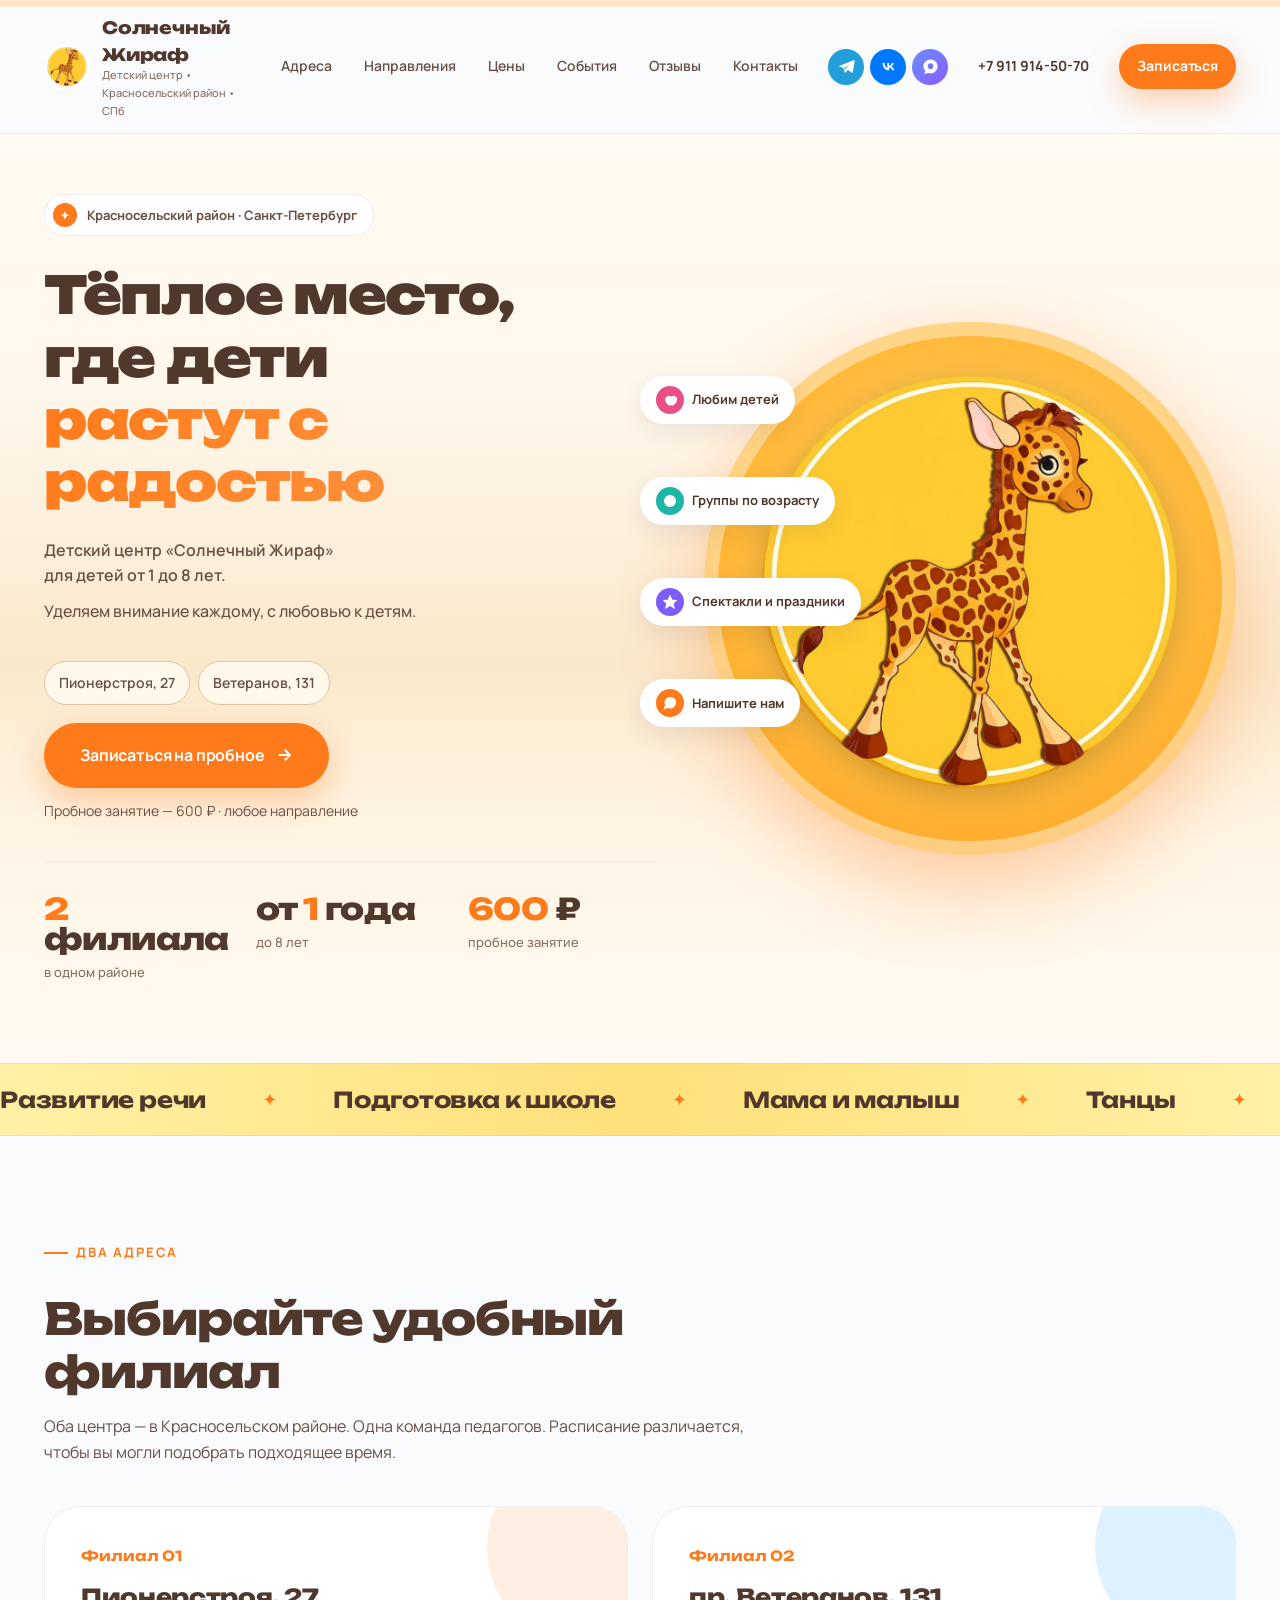
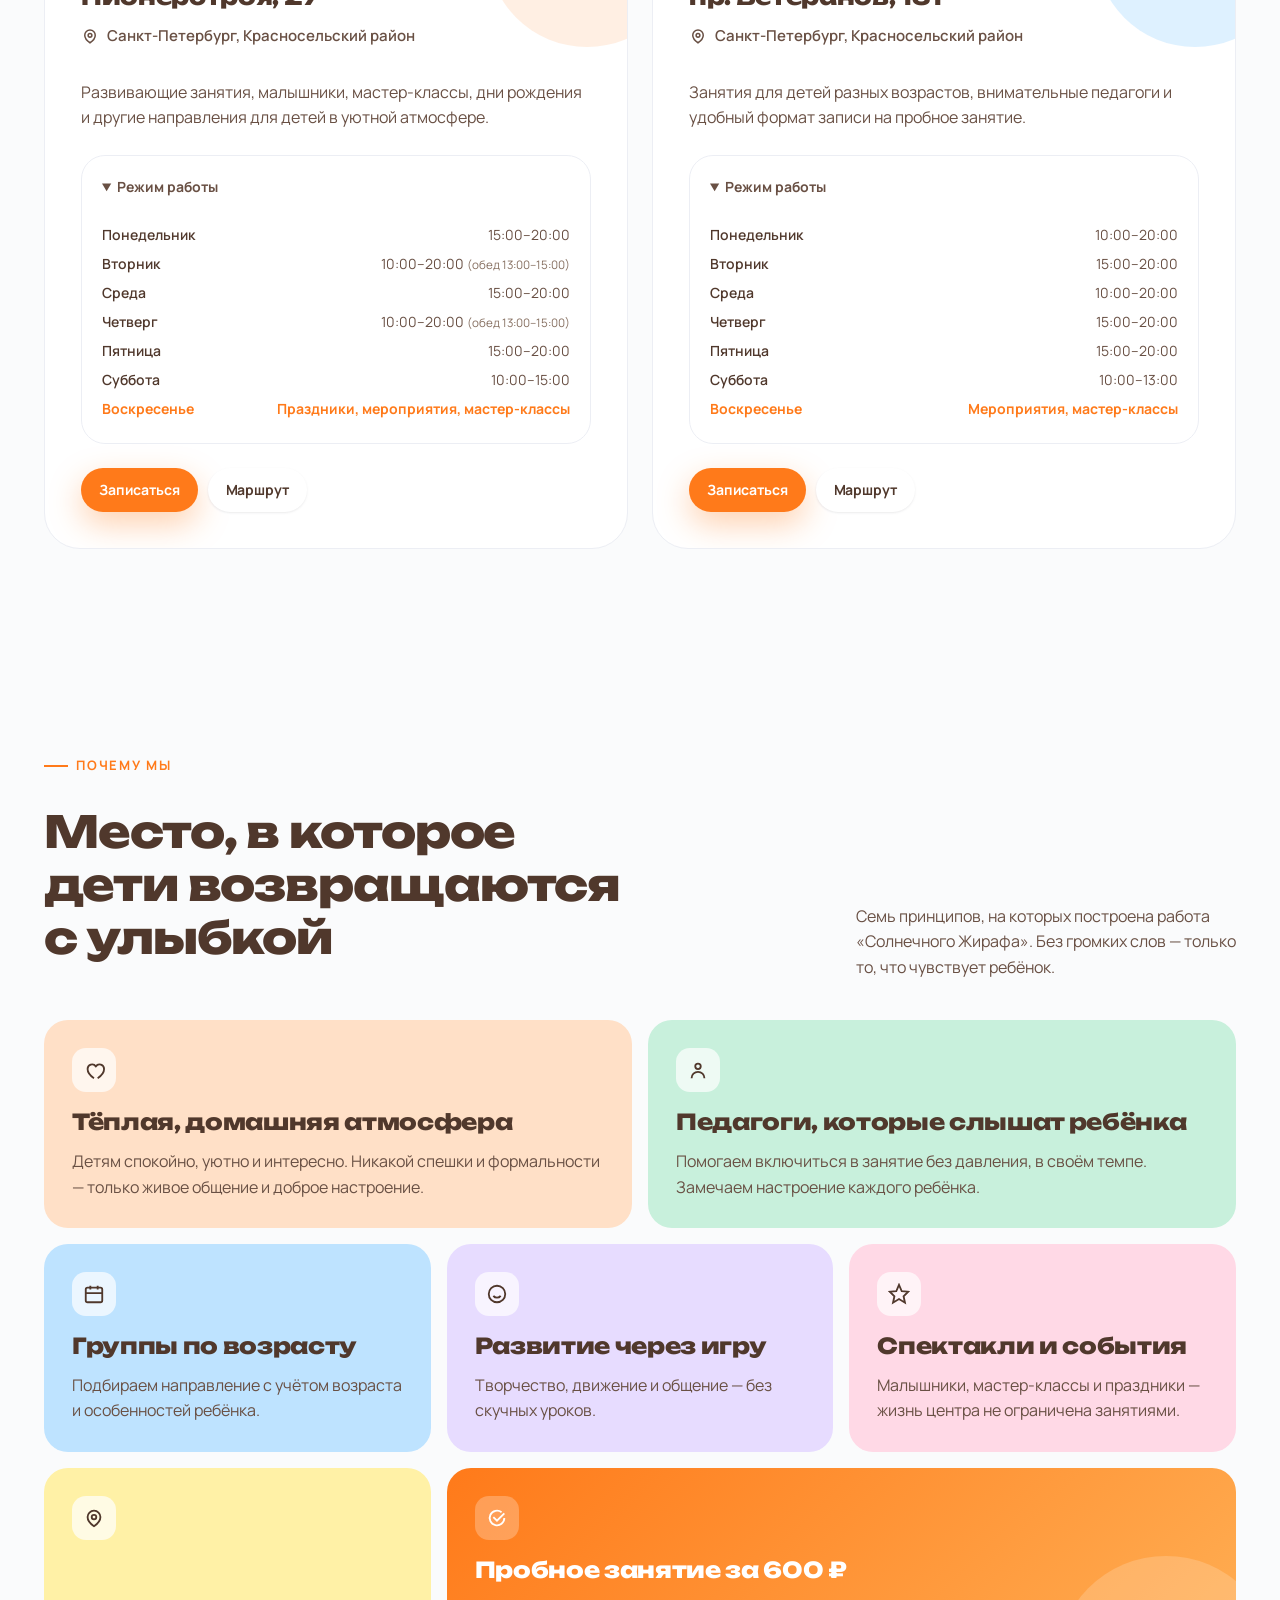
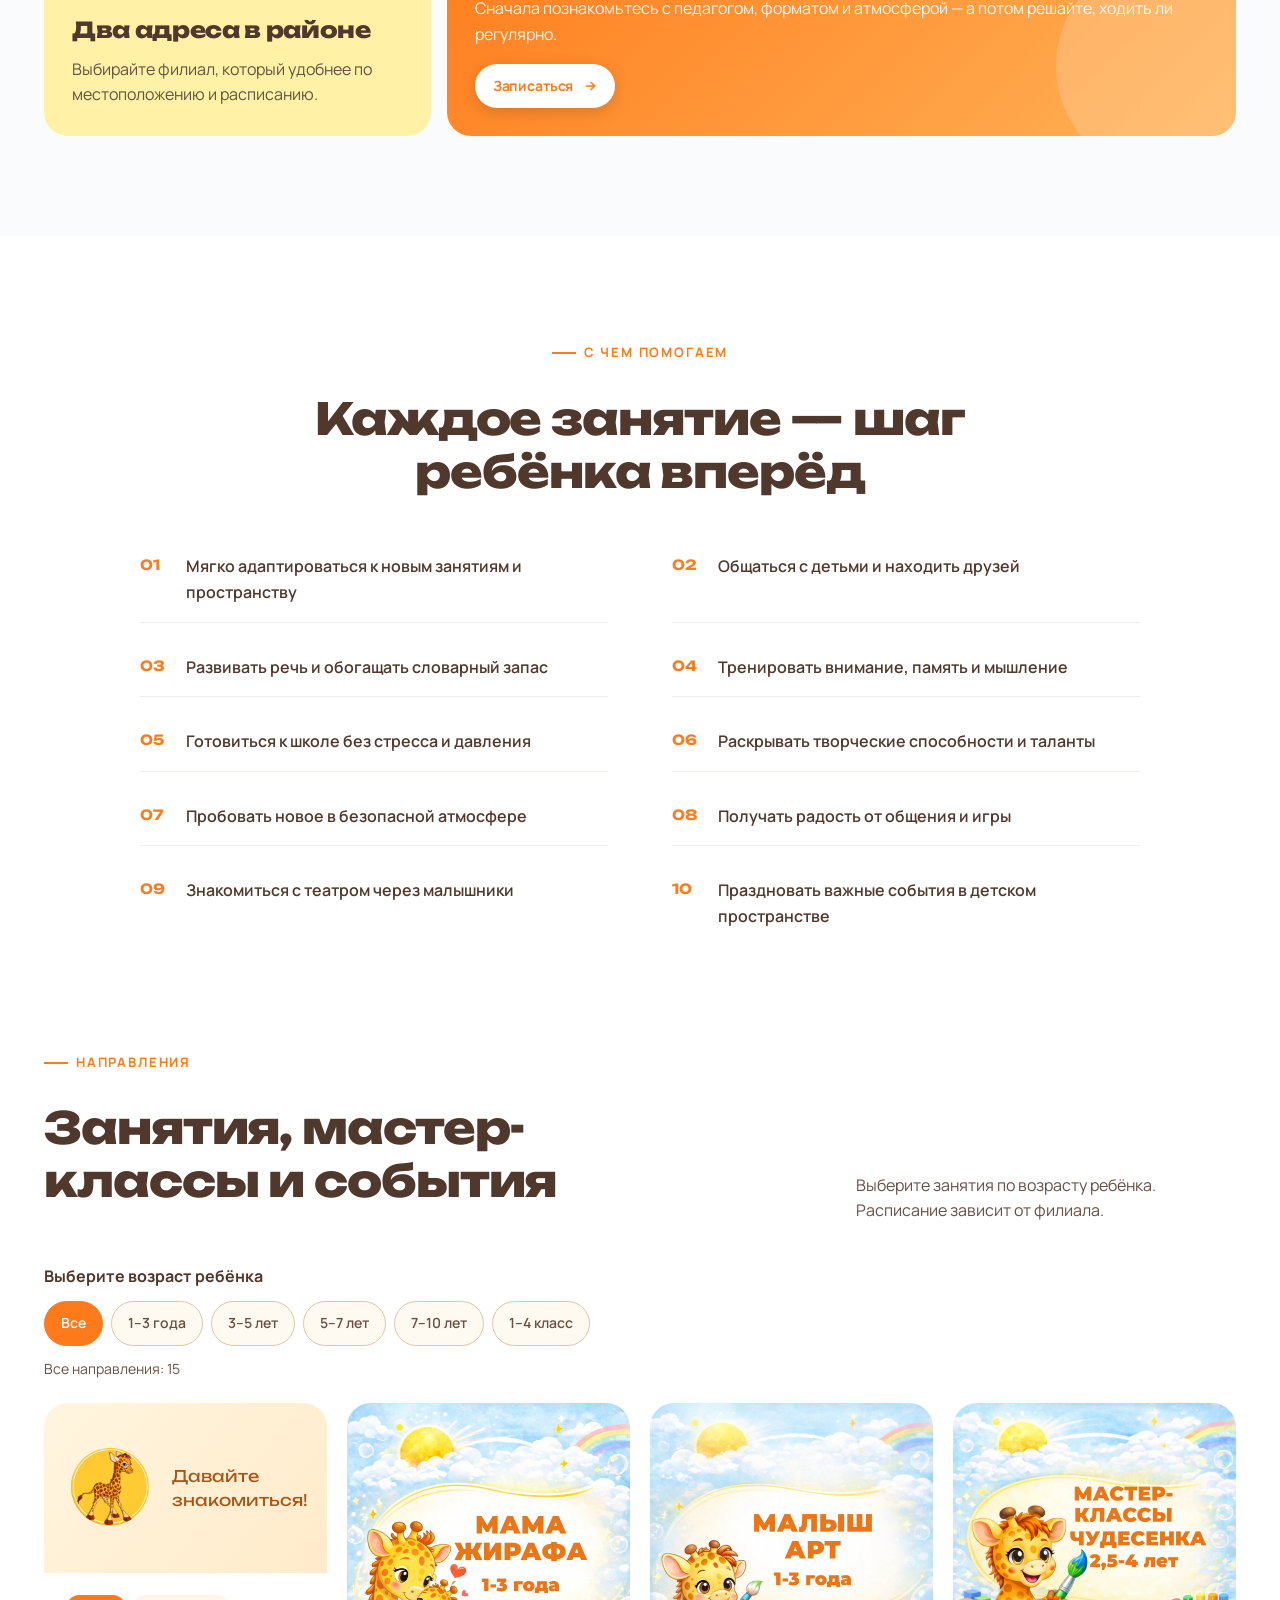
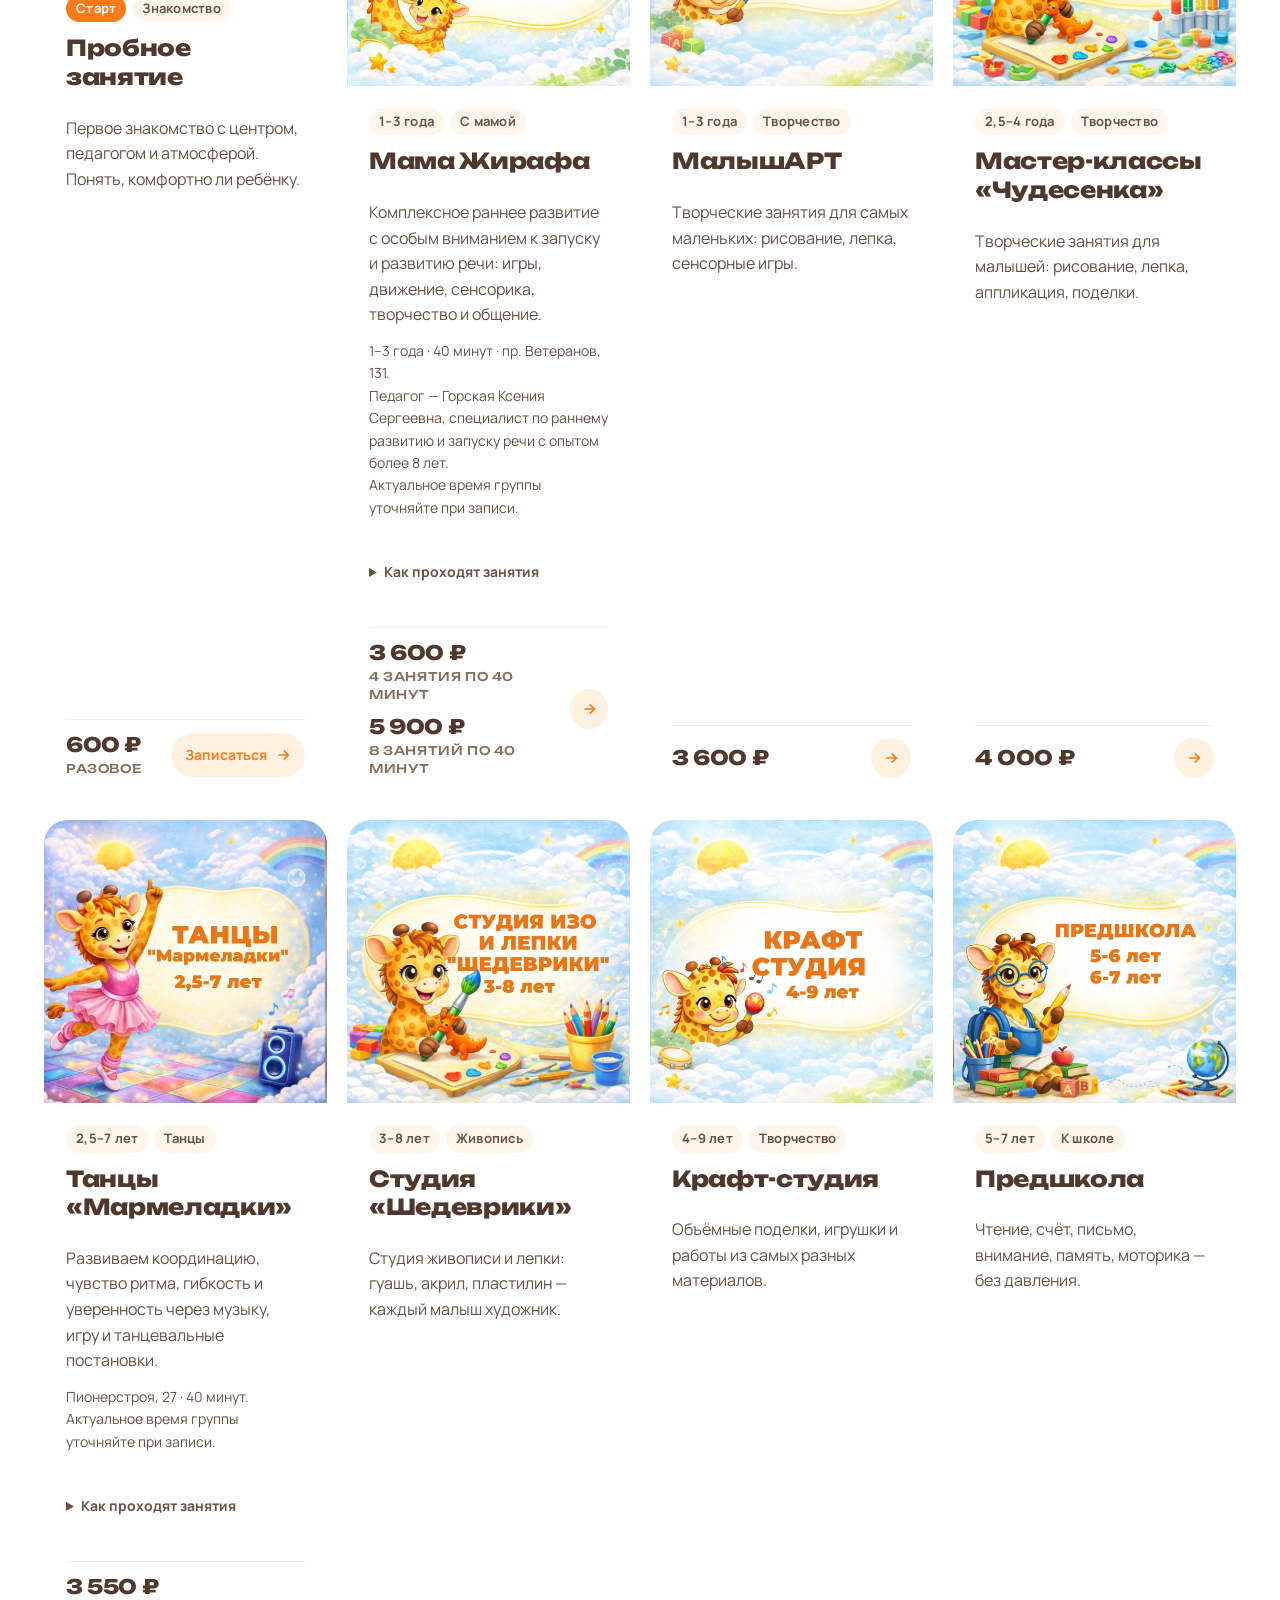
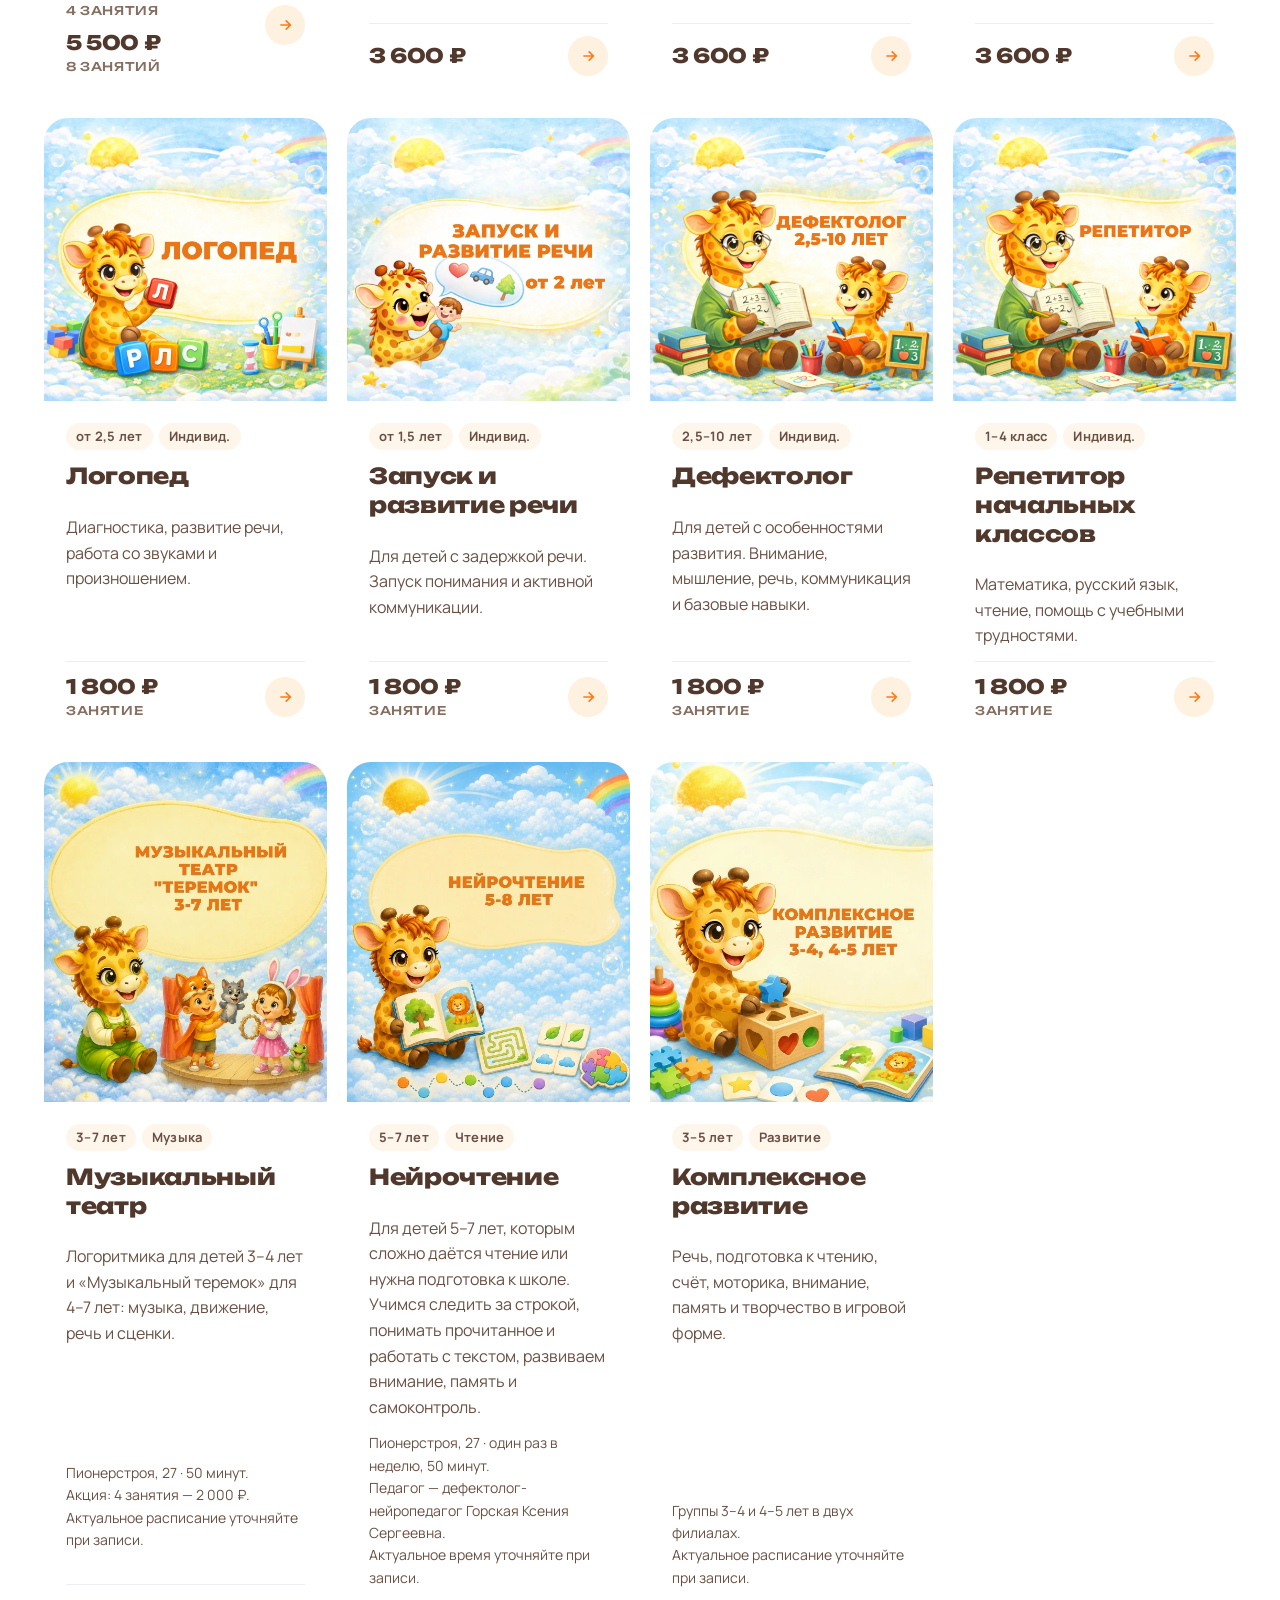
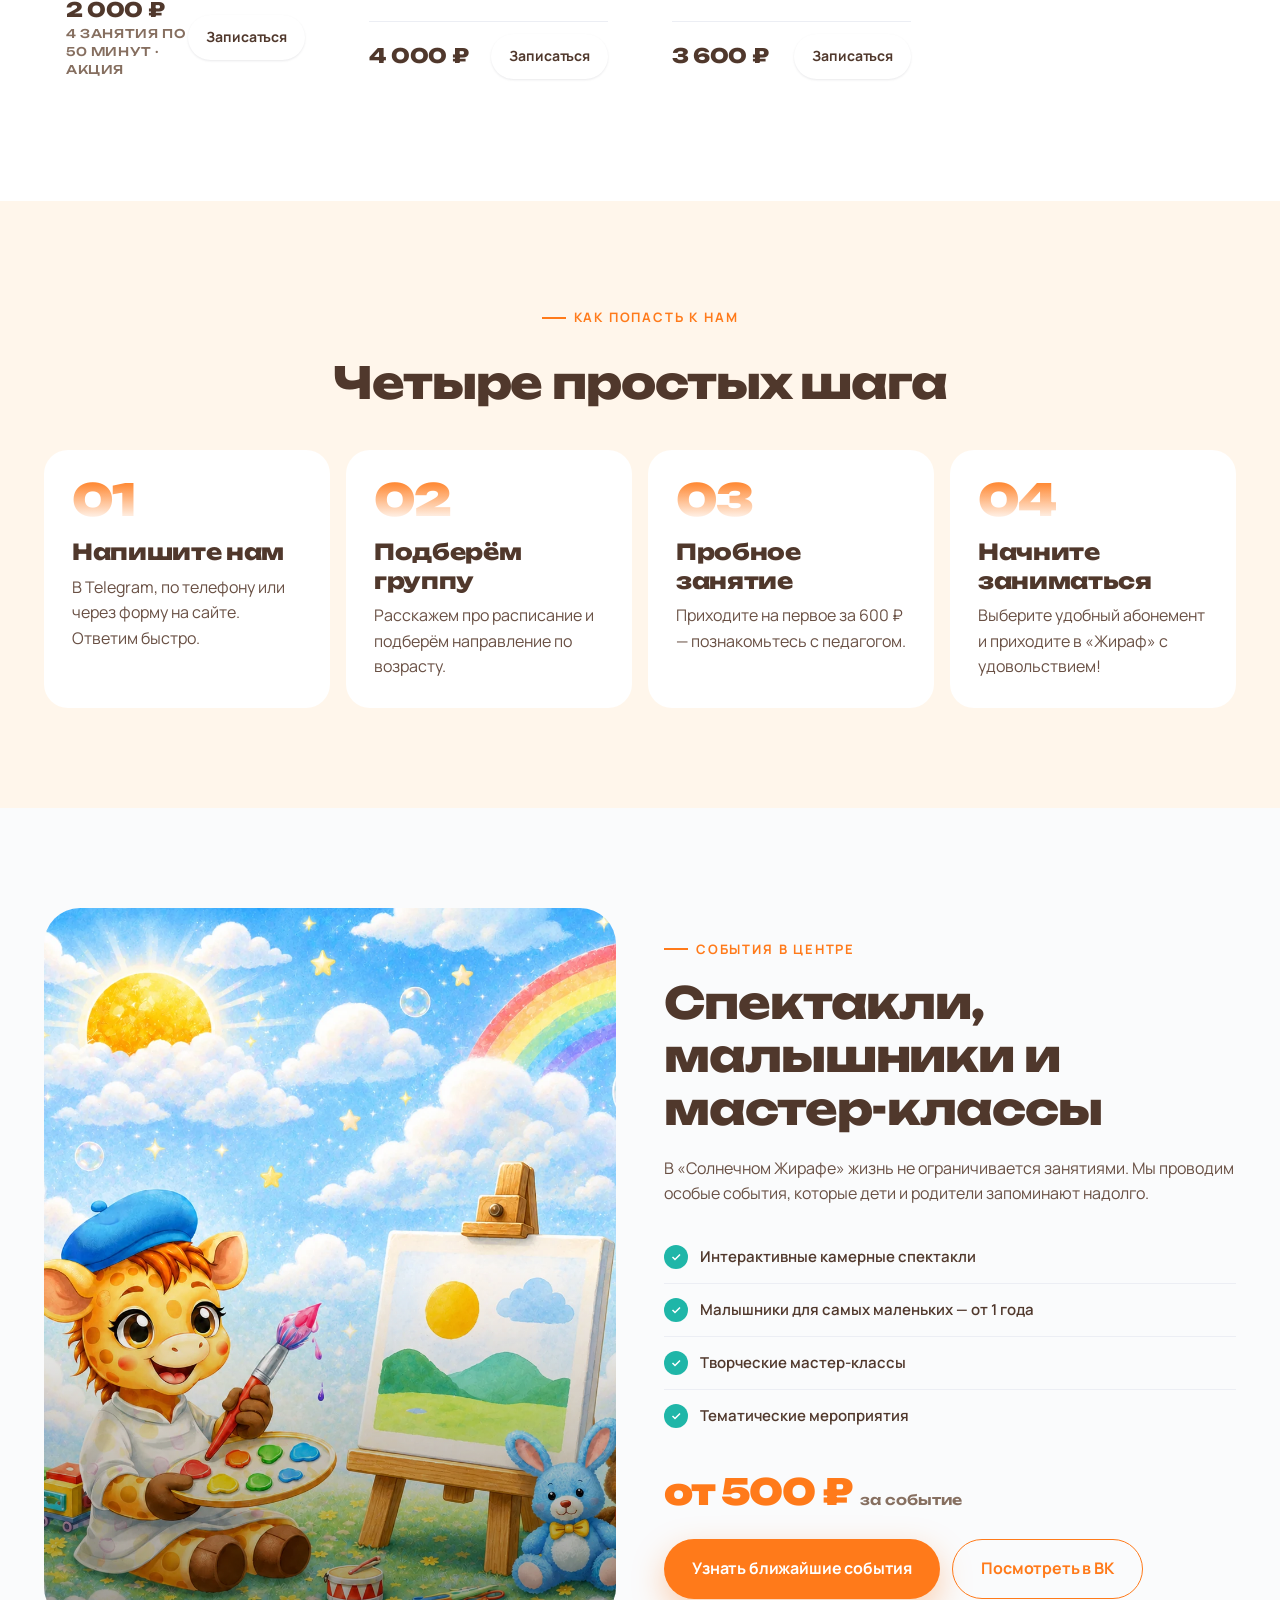
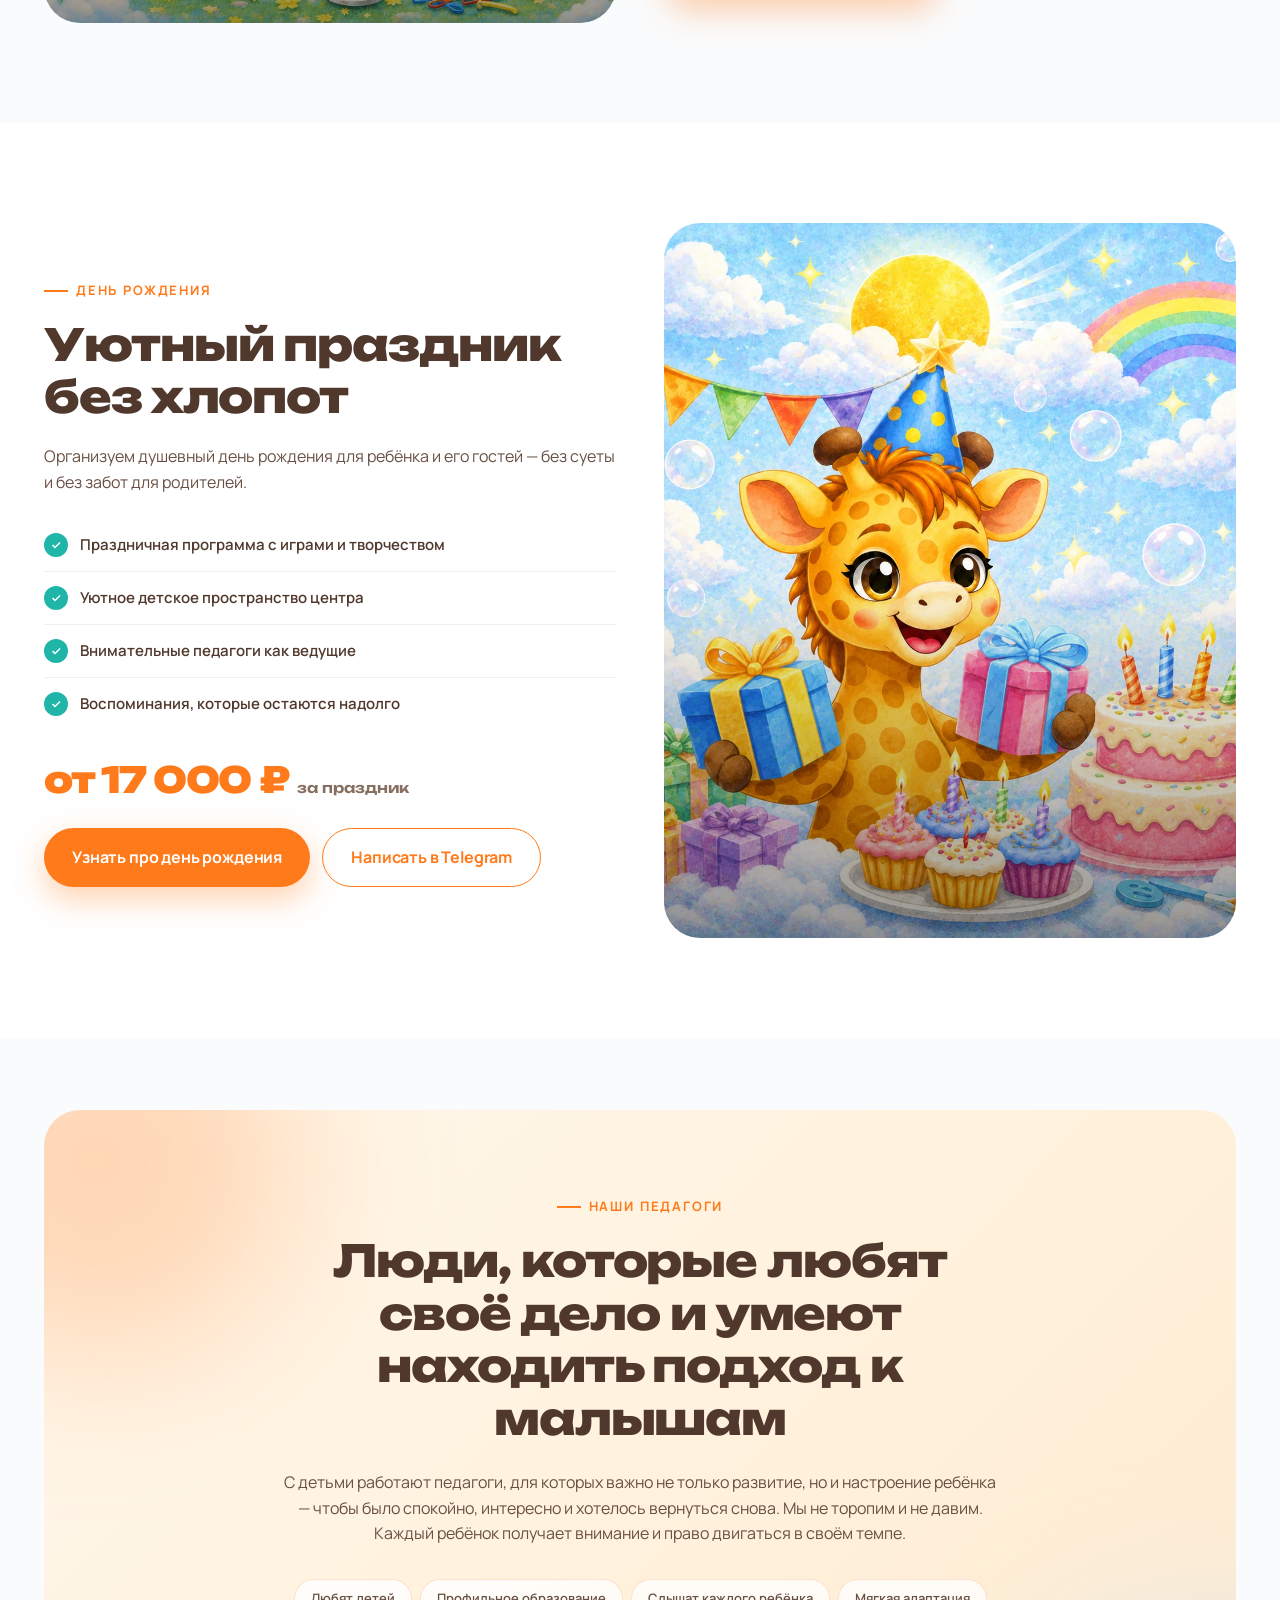
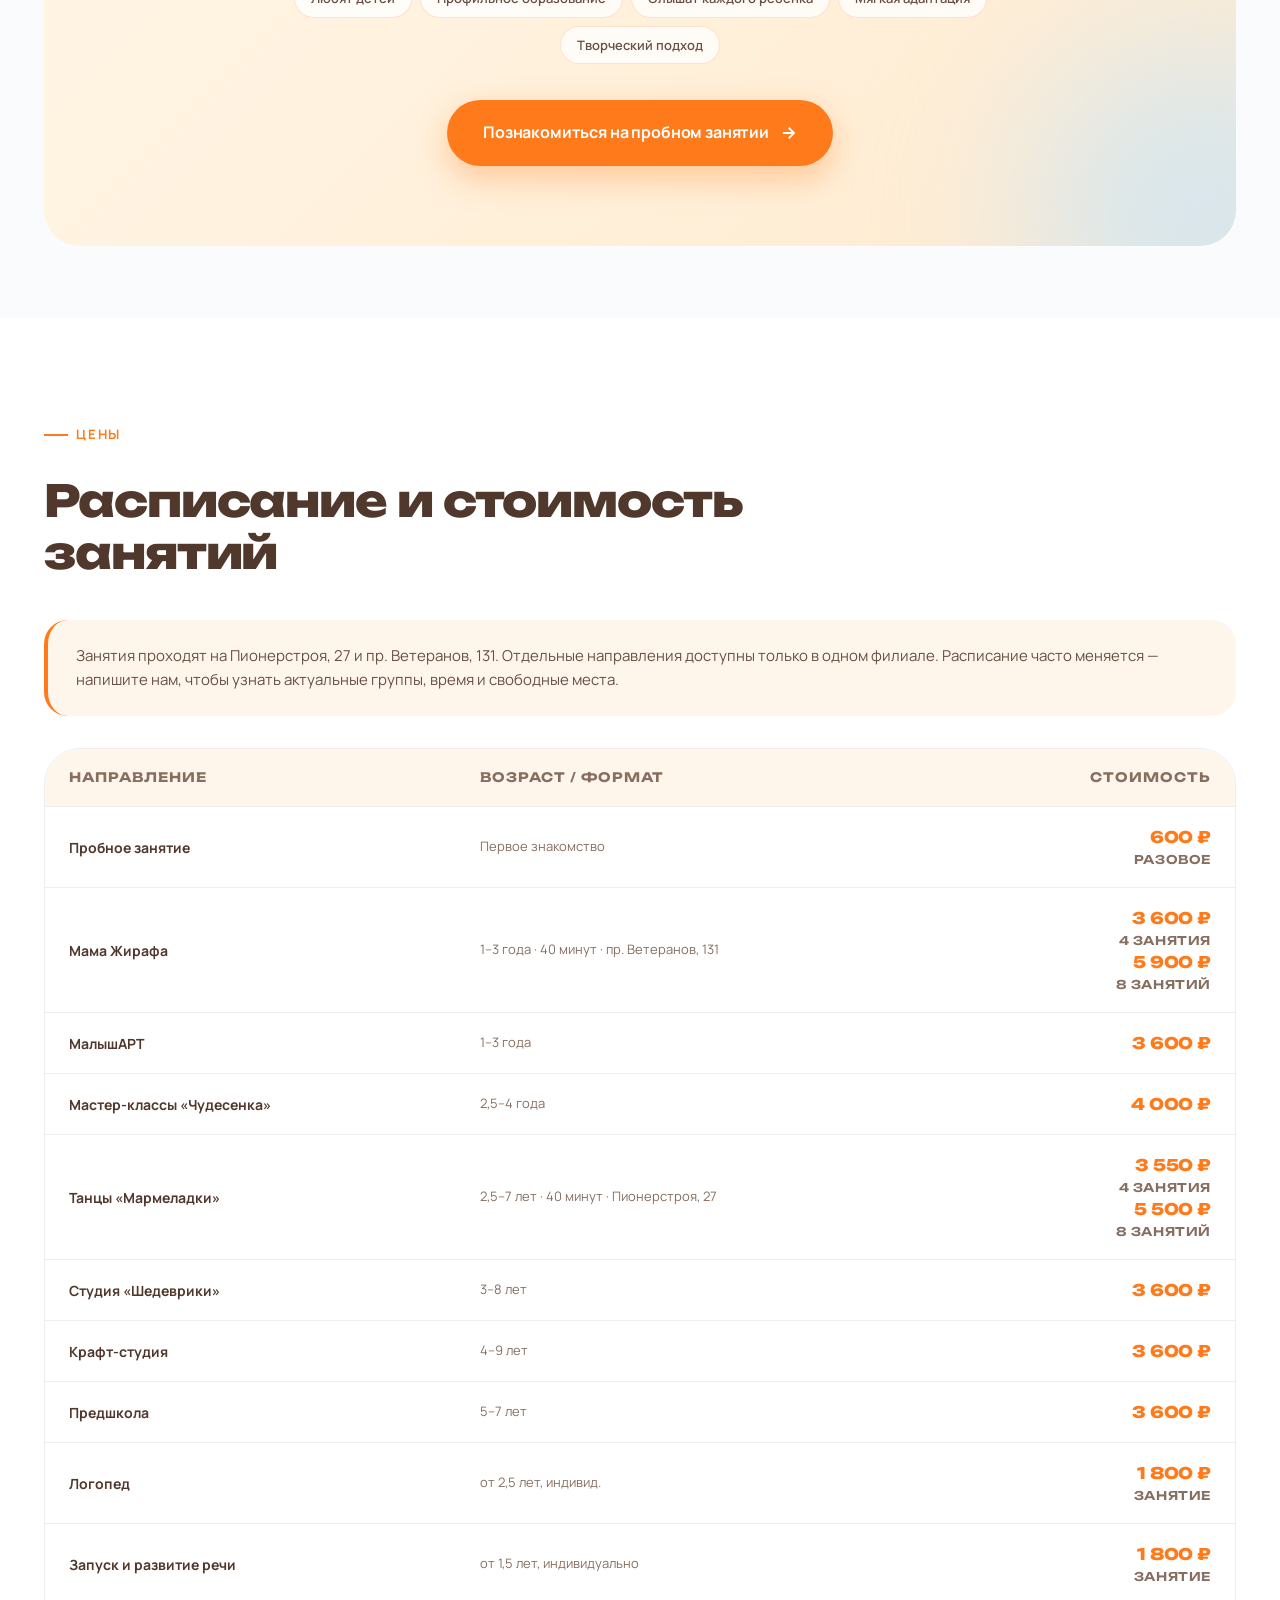
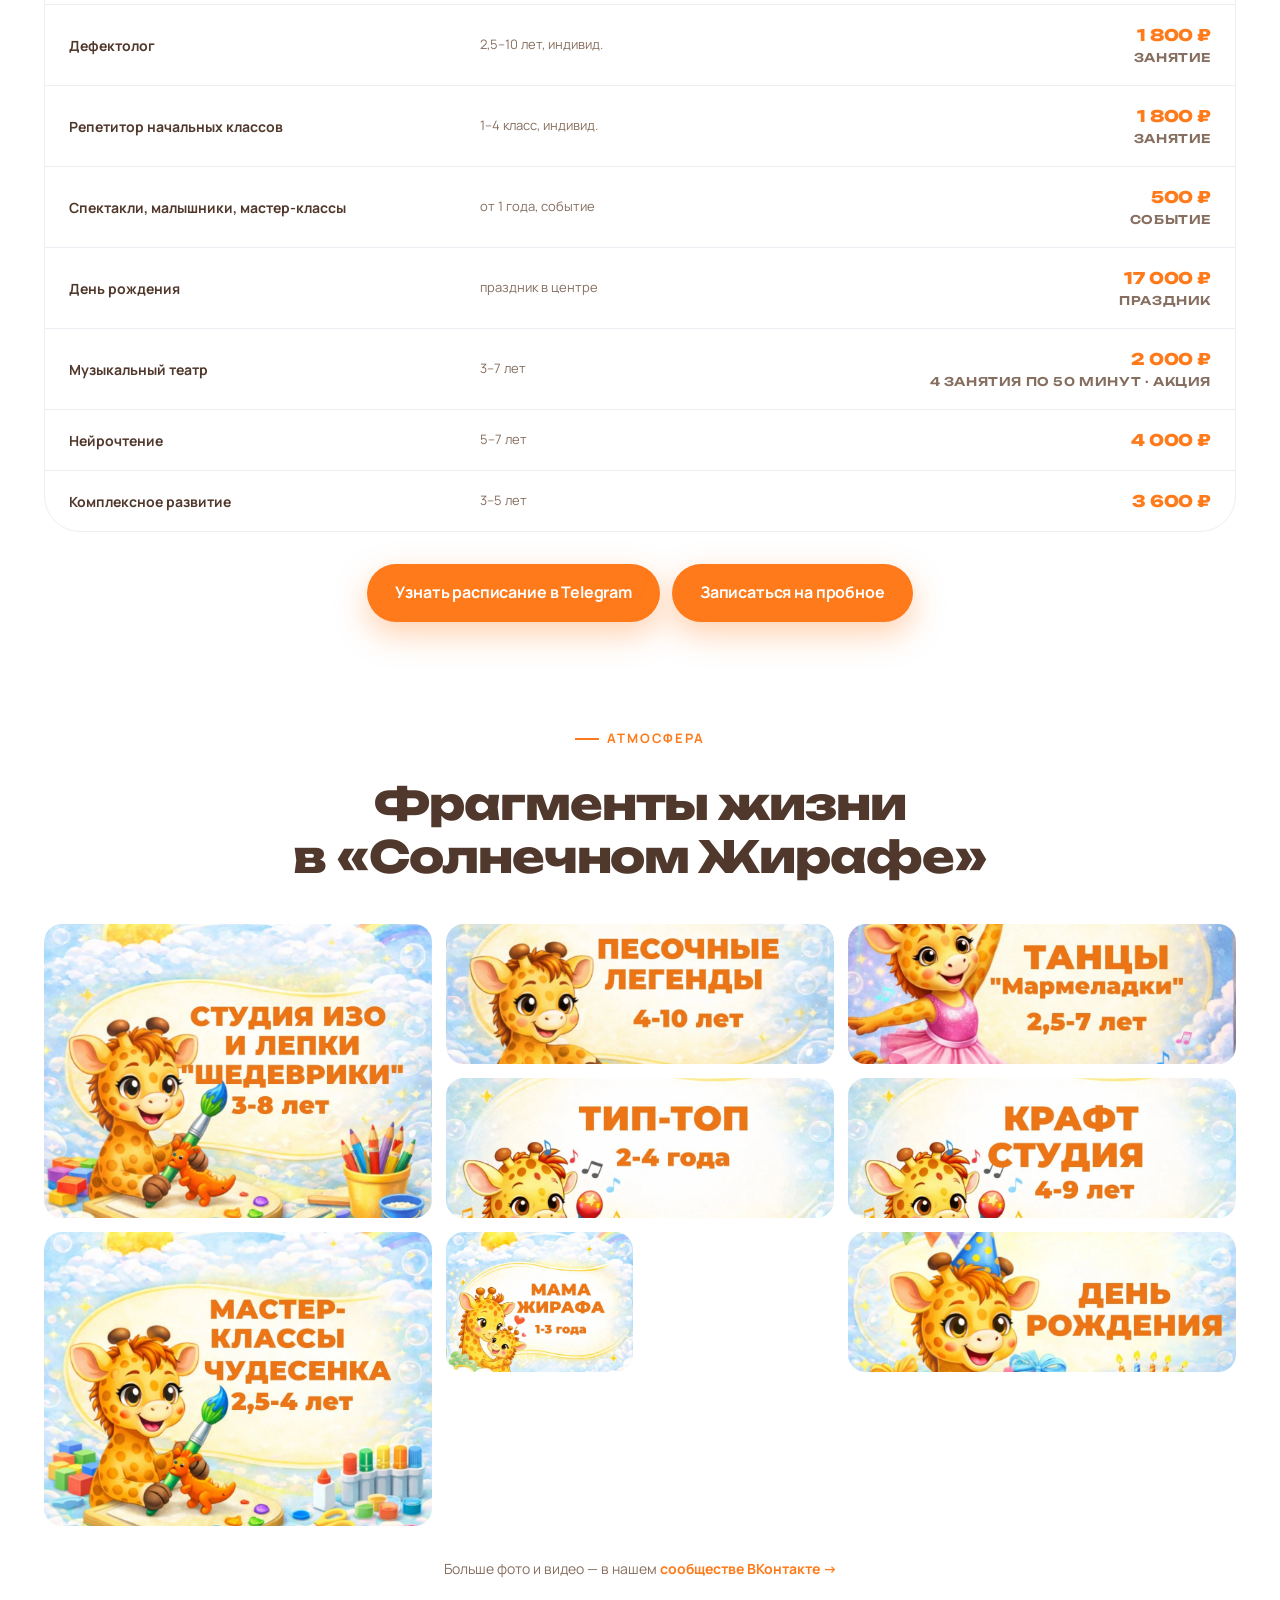
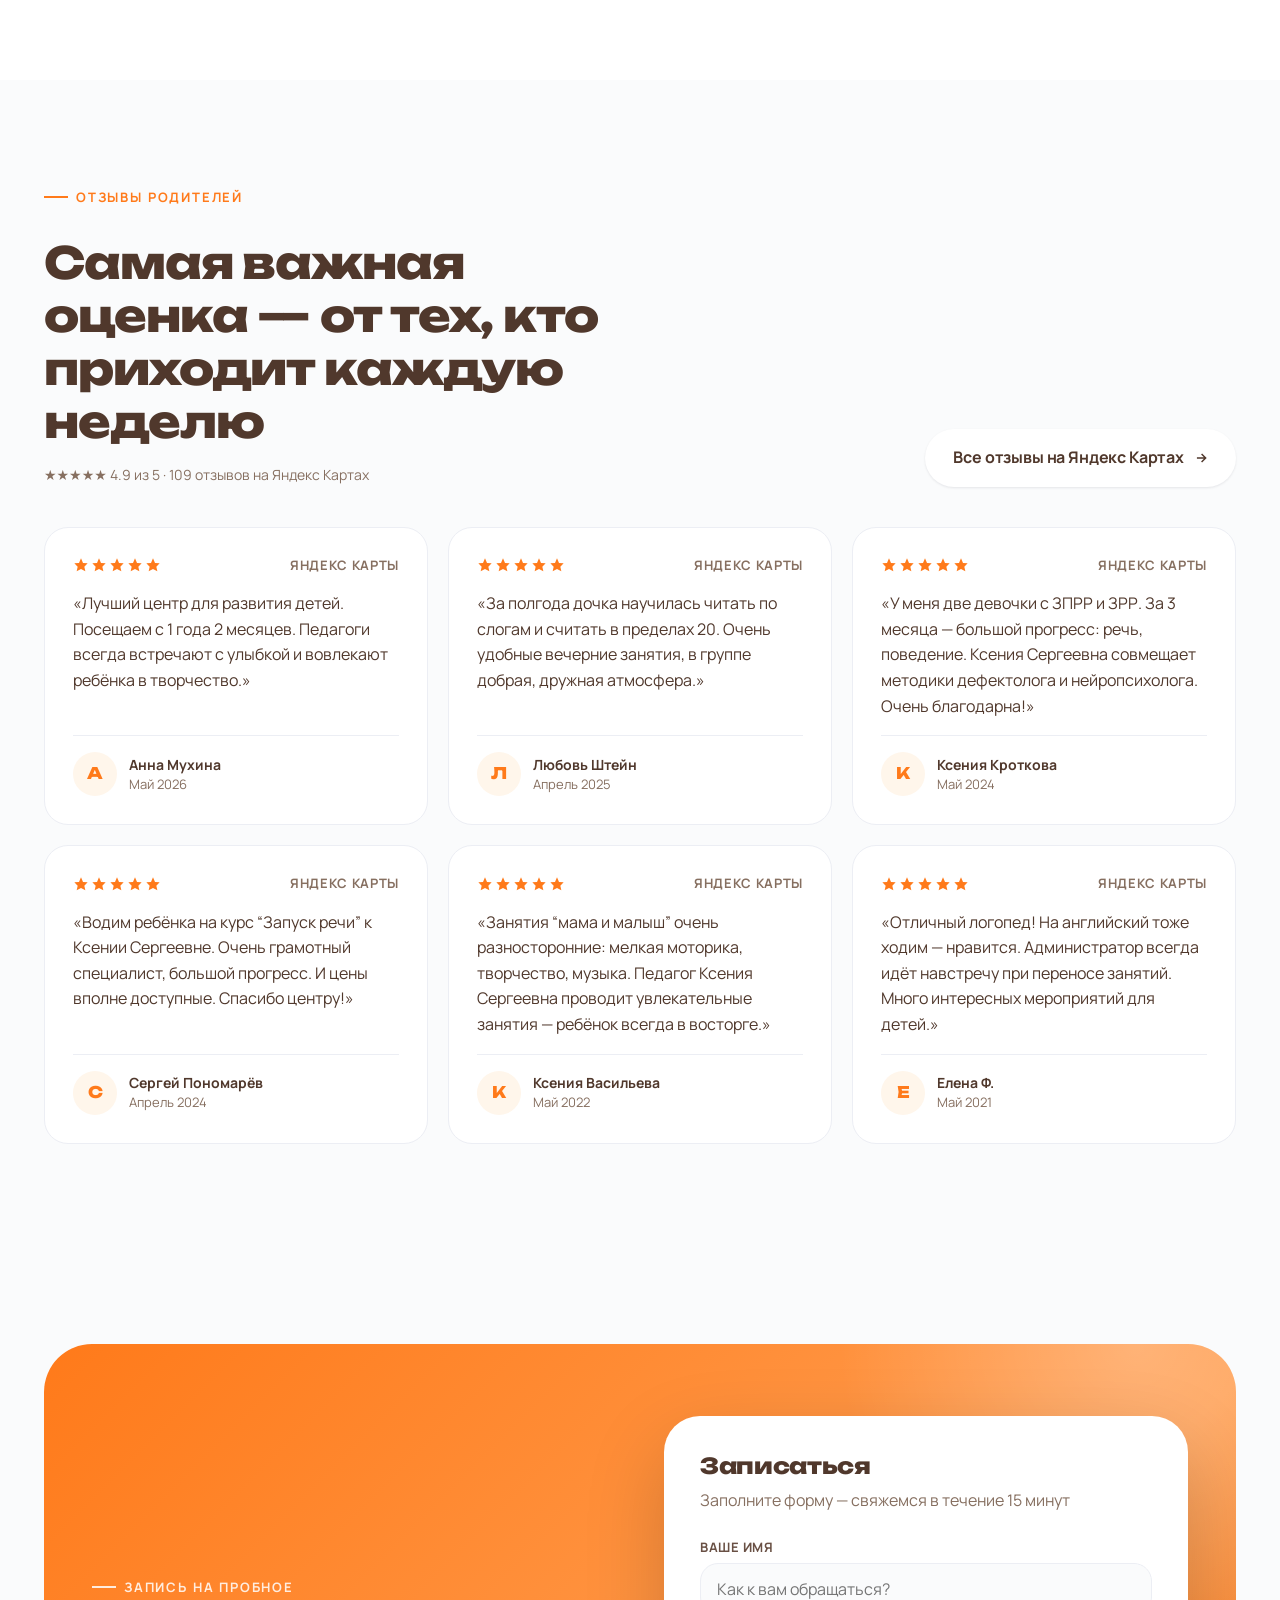
==== commit 3660f519: "Update Mama Giraffe packages and teacher details from client" ====
--- a/index.html
+++ b/index.html
@@ -1578,9 +1578,9 @@
         <div class="dir__body">
           <div class="dir__tags"><span class="dir__tag">1–3 года</span><span class="dir__tag">С мамой</span></div>
           <div class="dir__title">Мама Жирафа</div>
-          <p class="dir__desc">Раннее развитие вместе с мамой. Адаптация, общение и развитие через игру.</p>
+          <p class="dir__desc">Комплексное раннее развитие с особым вниманием к запуску и развитию речи: игры, движение, сенсорика, творчество и общение.</p><p class="direction-schedule">1–3 года · 40 минут · пр. Ветеранов, 131.<br>Педагог — Горская Ксения Сергеевна, специалист по раннему развитию и запуску речи с опытом более 8 лет.<br>Актуальное время группы уточняйте при записи.</p><details class="direction-details"><summary>Как проходят занятия</summary><p>На каждом занятии — логоритмика, двигательные и сенсорные игры, речевые упражнения, творчество и музыка. Развиваем внимание, мышление, крупную и мелкую моторику, знакомимся с окружающим миром и учимся взаимодействовать с другими детьми.</p><p>Подходит малышам, которым нужны речевая практика, комплексное развитие и общение со сверстниками. Педагог учитывает возраст и особенности ребёнка, а родители получают рекомендации специалиста и поддержку в вопросах речи и развития.</p></details>
           <div class="dir__foot">
-            <div class="dir__price">3 600 ₽</div>
+            <div class="dir__price">3 600 ₽<small>4 занятия по 40 минут</small><span class="dance-package">5 900 ₽<small>8 занятий по 40 минут</small></span></div>
             <a href="#register" class="dir__go"><svg viewBox="0 0 24 24" fill="none" stroke="currentColor" stroke-width="2.5"><path d="M5 12h14M13 5l7 7-7 7"/></svg></a>
           </div>
         </div>
@@ -1879,7 +1879,7 @@
         </thead>
         <tbody>
           <tr><td>Пробное занятие</td><td>Первое знакомство</td><td>600 ₽<small>разовое</small></td></tr>
-          <tr><td>Мама Жирафа</td><td>1–3 года, с мамой</td><td>3 600 ₽</td></tr>
+          <tr><td>Мама Жирафа</td><td>1–3 года · 40 минут · пр. Ветеранов, 131</td><td>3 600 ₽<small>4 занятия</small>5 900 ₽<small>8 занятий</small></td></tr>
           <tr><td>МалышАРТ</td><td>1–3 года</td><td>3 600 ₽</td></tr>
           
           <tr><td>Мастер-классы «Чудесенка»</td><td>2,5–4 года</td><td>4 000 ₽</td></tr>
@@ -2401,3 +2401,5 @@
 
 
 
+
+
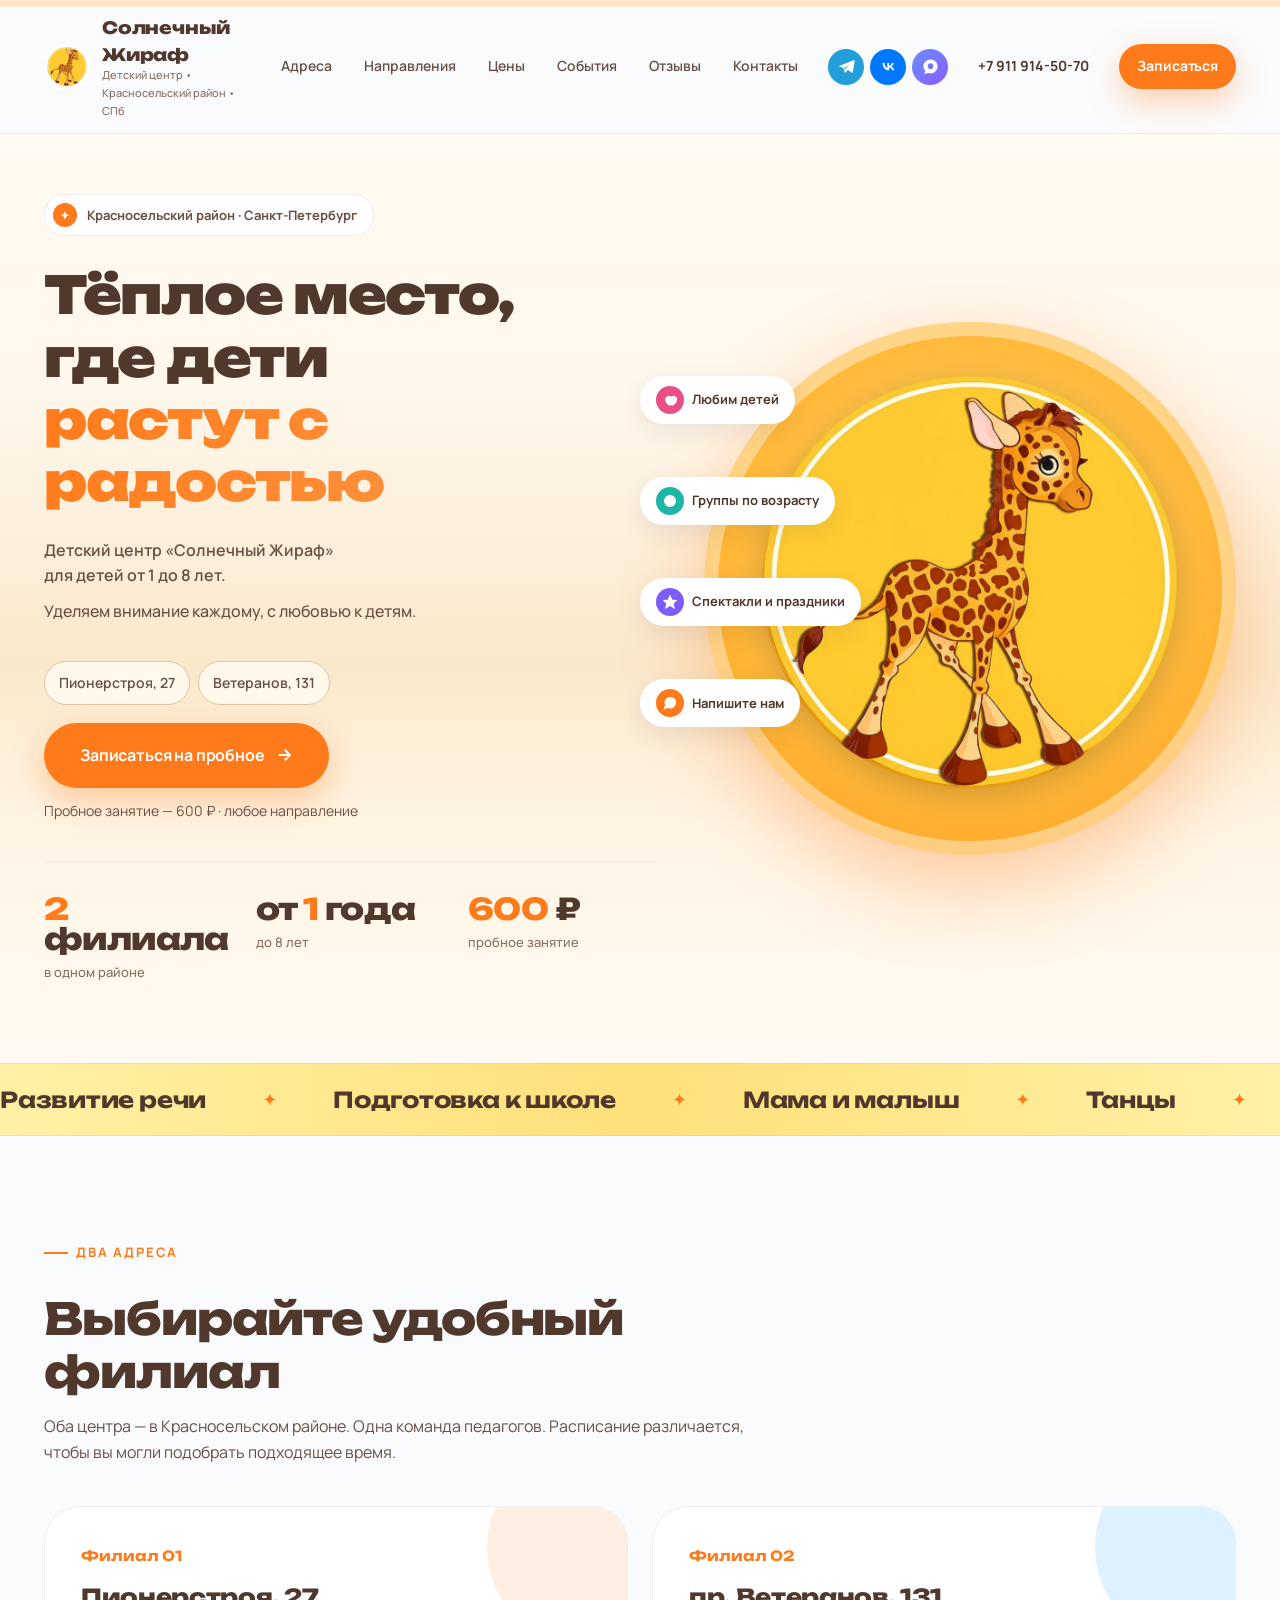
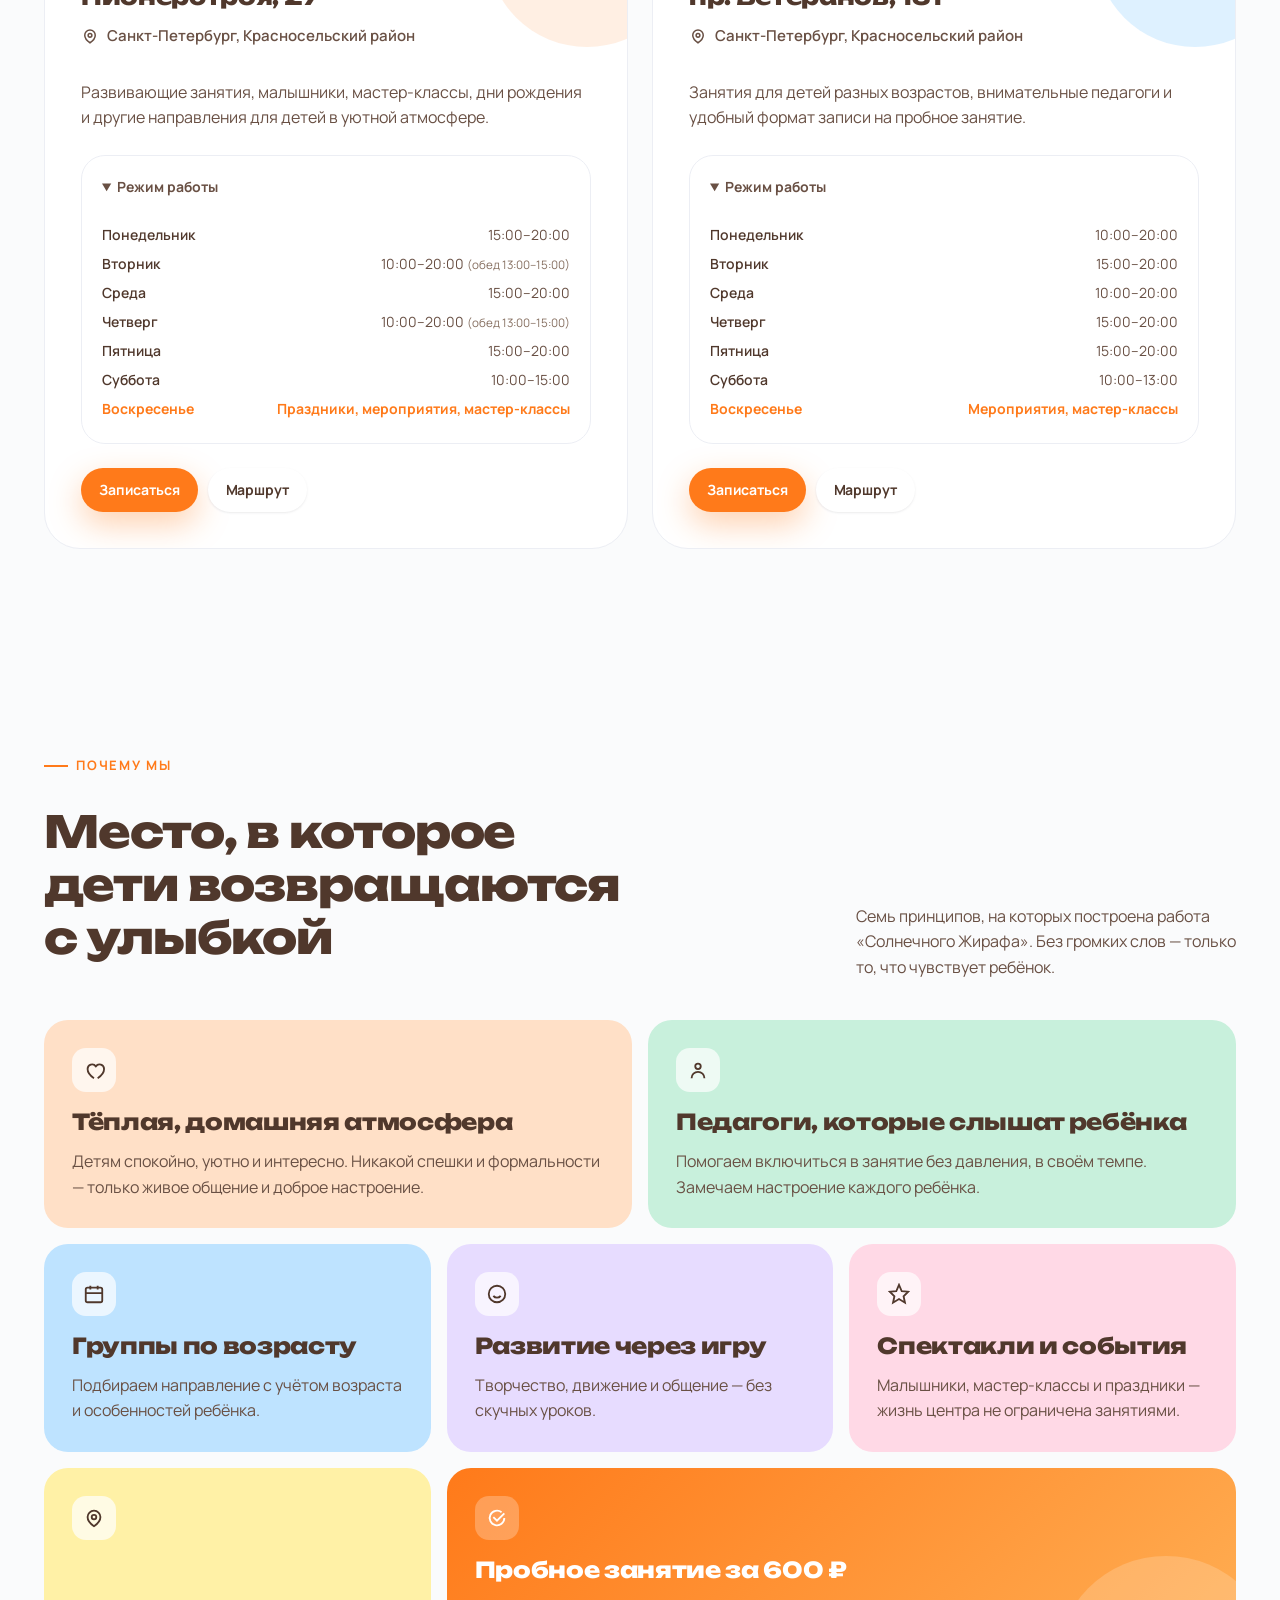
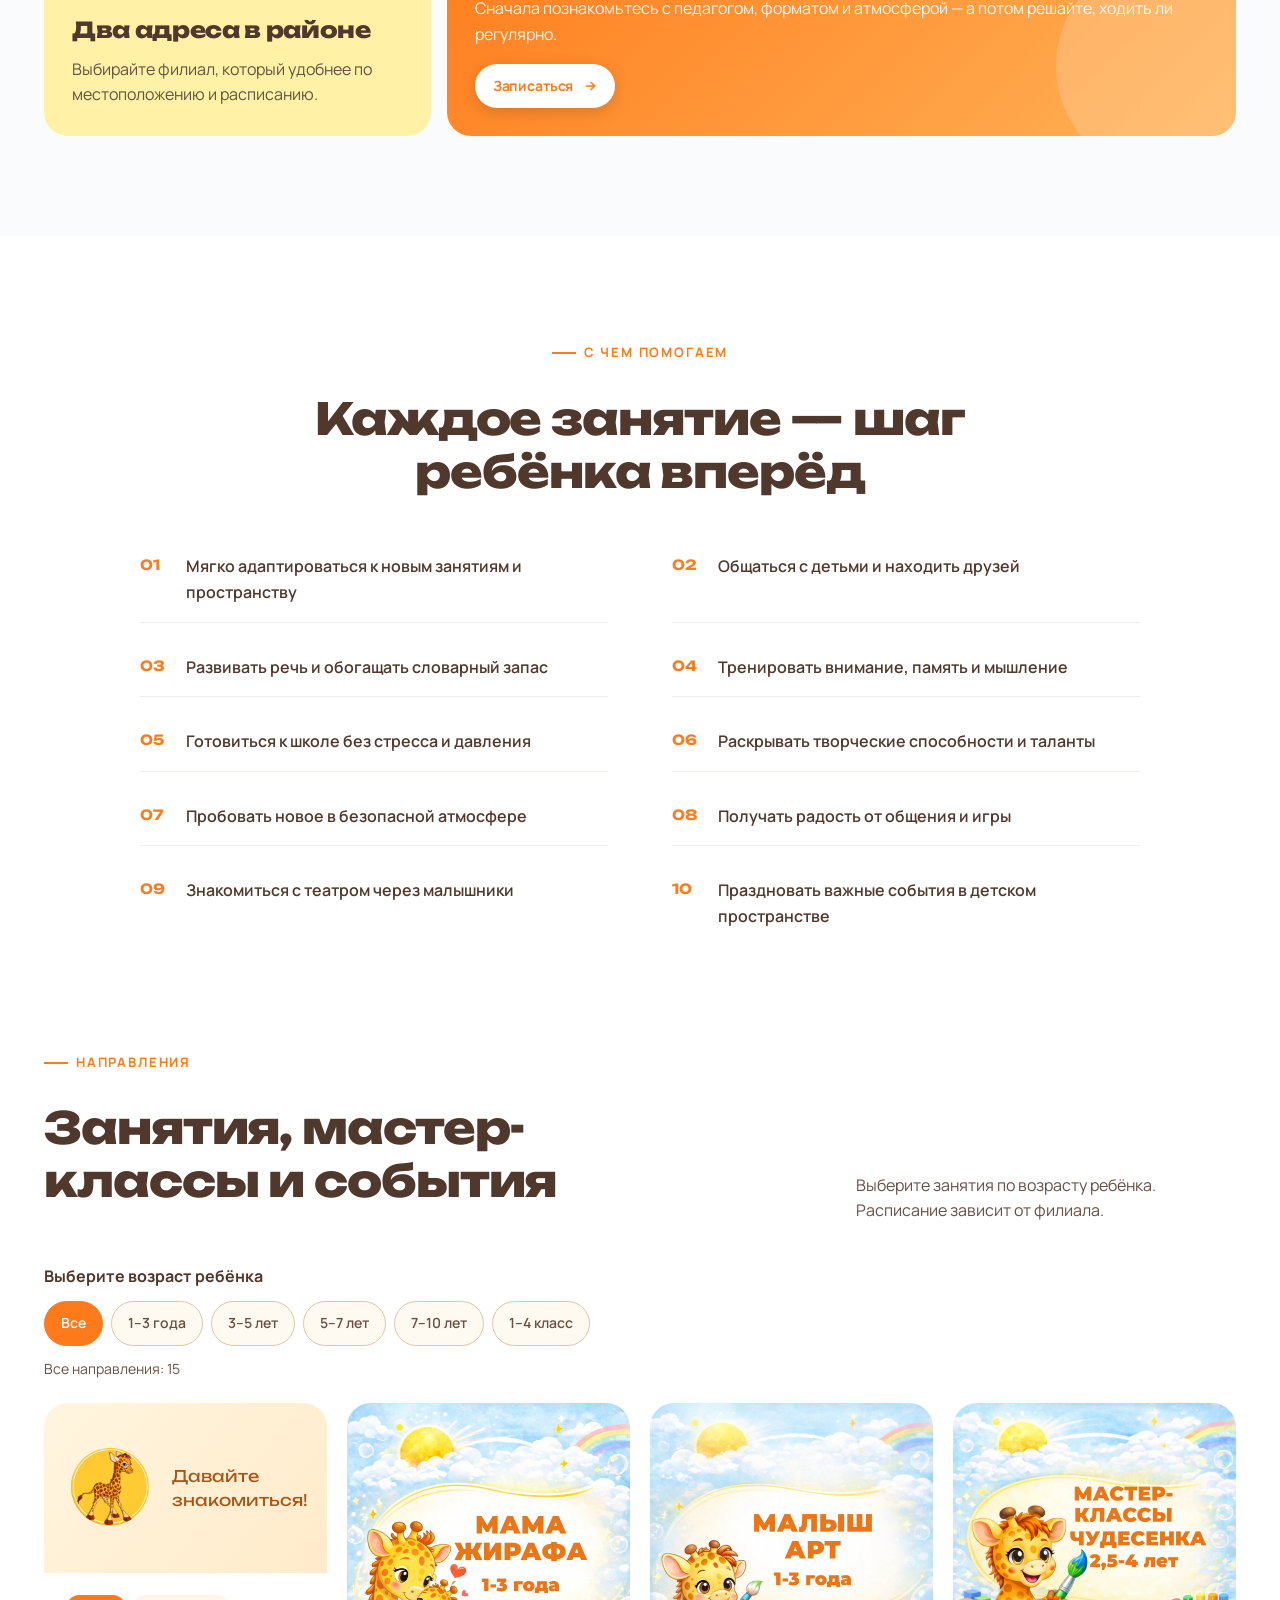
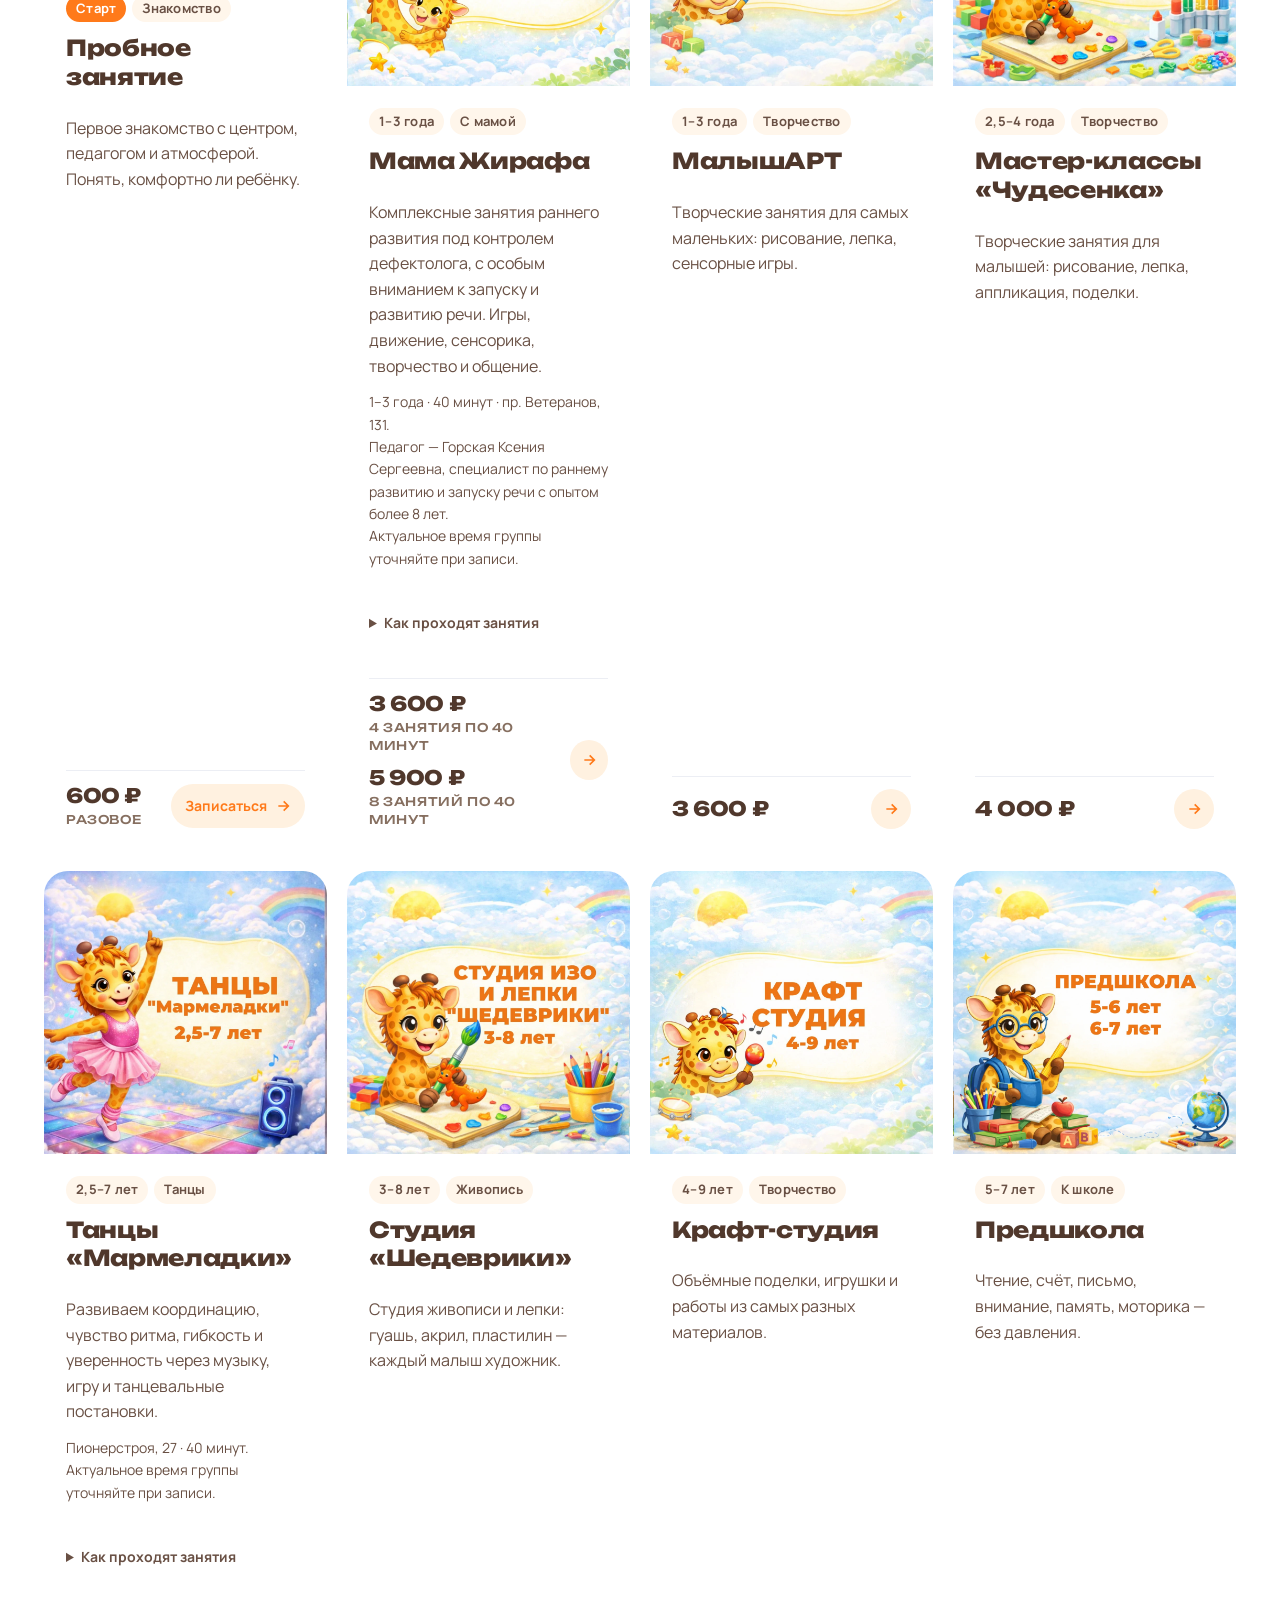
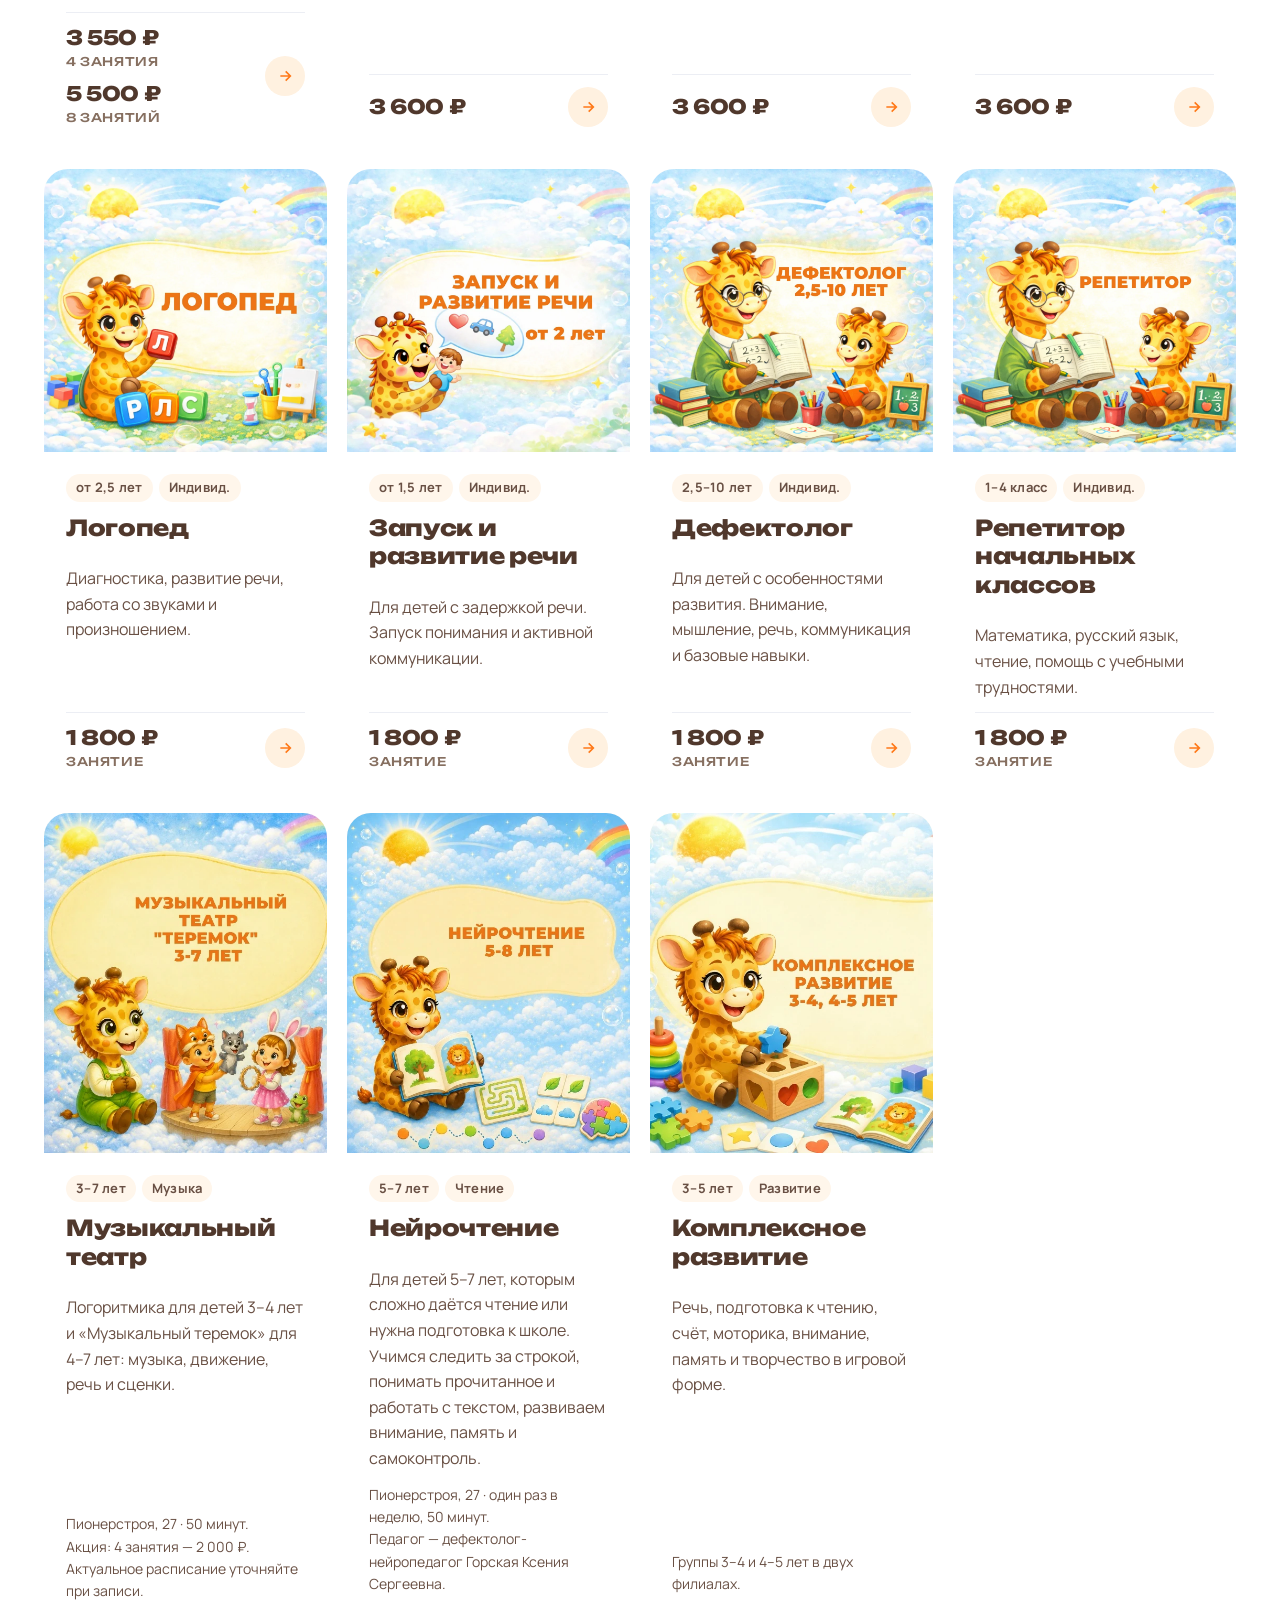
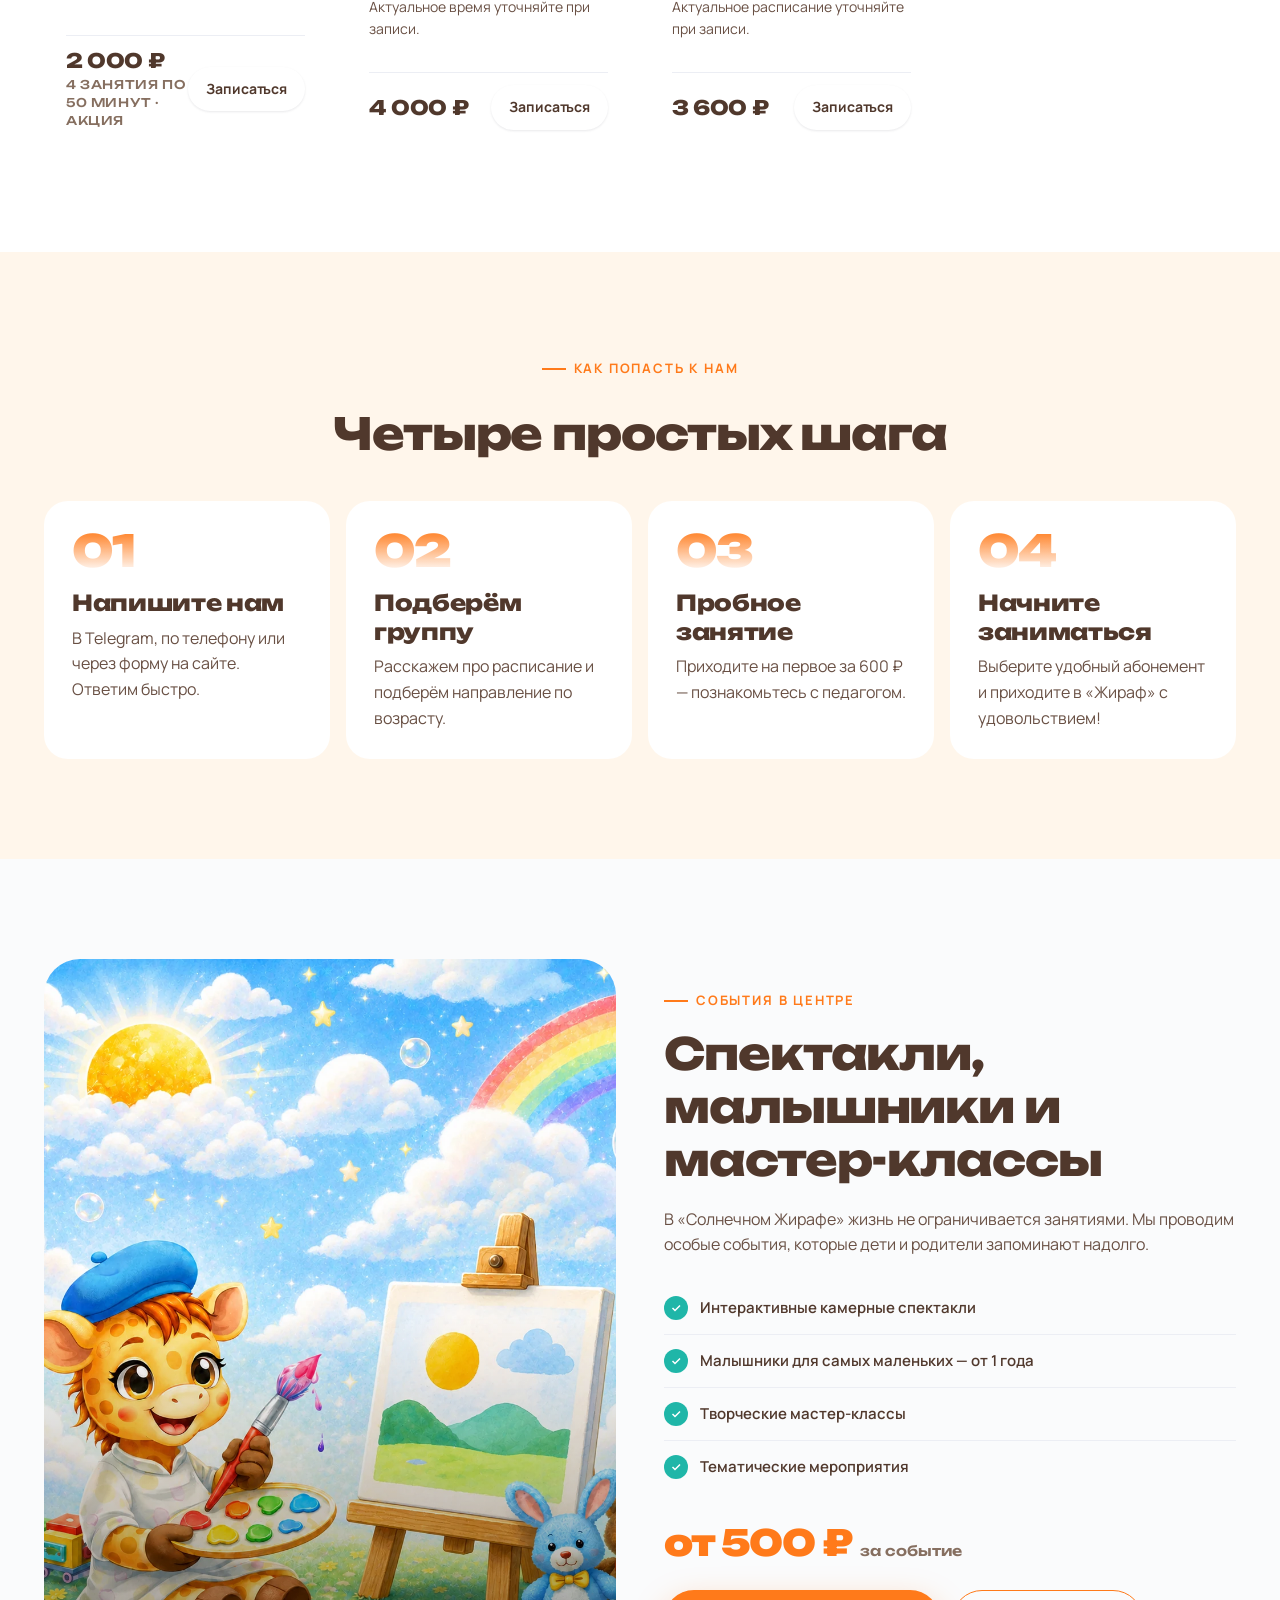
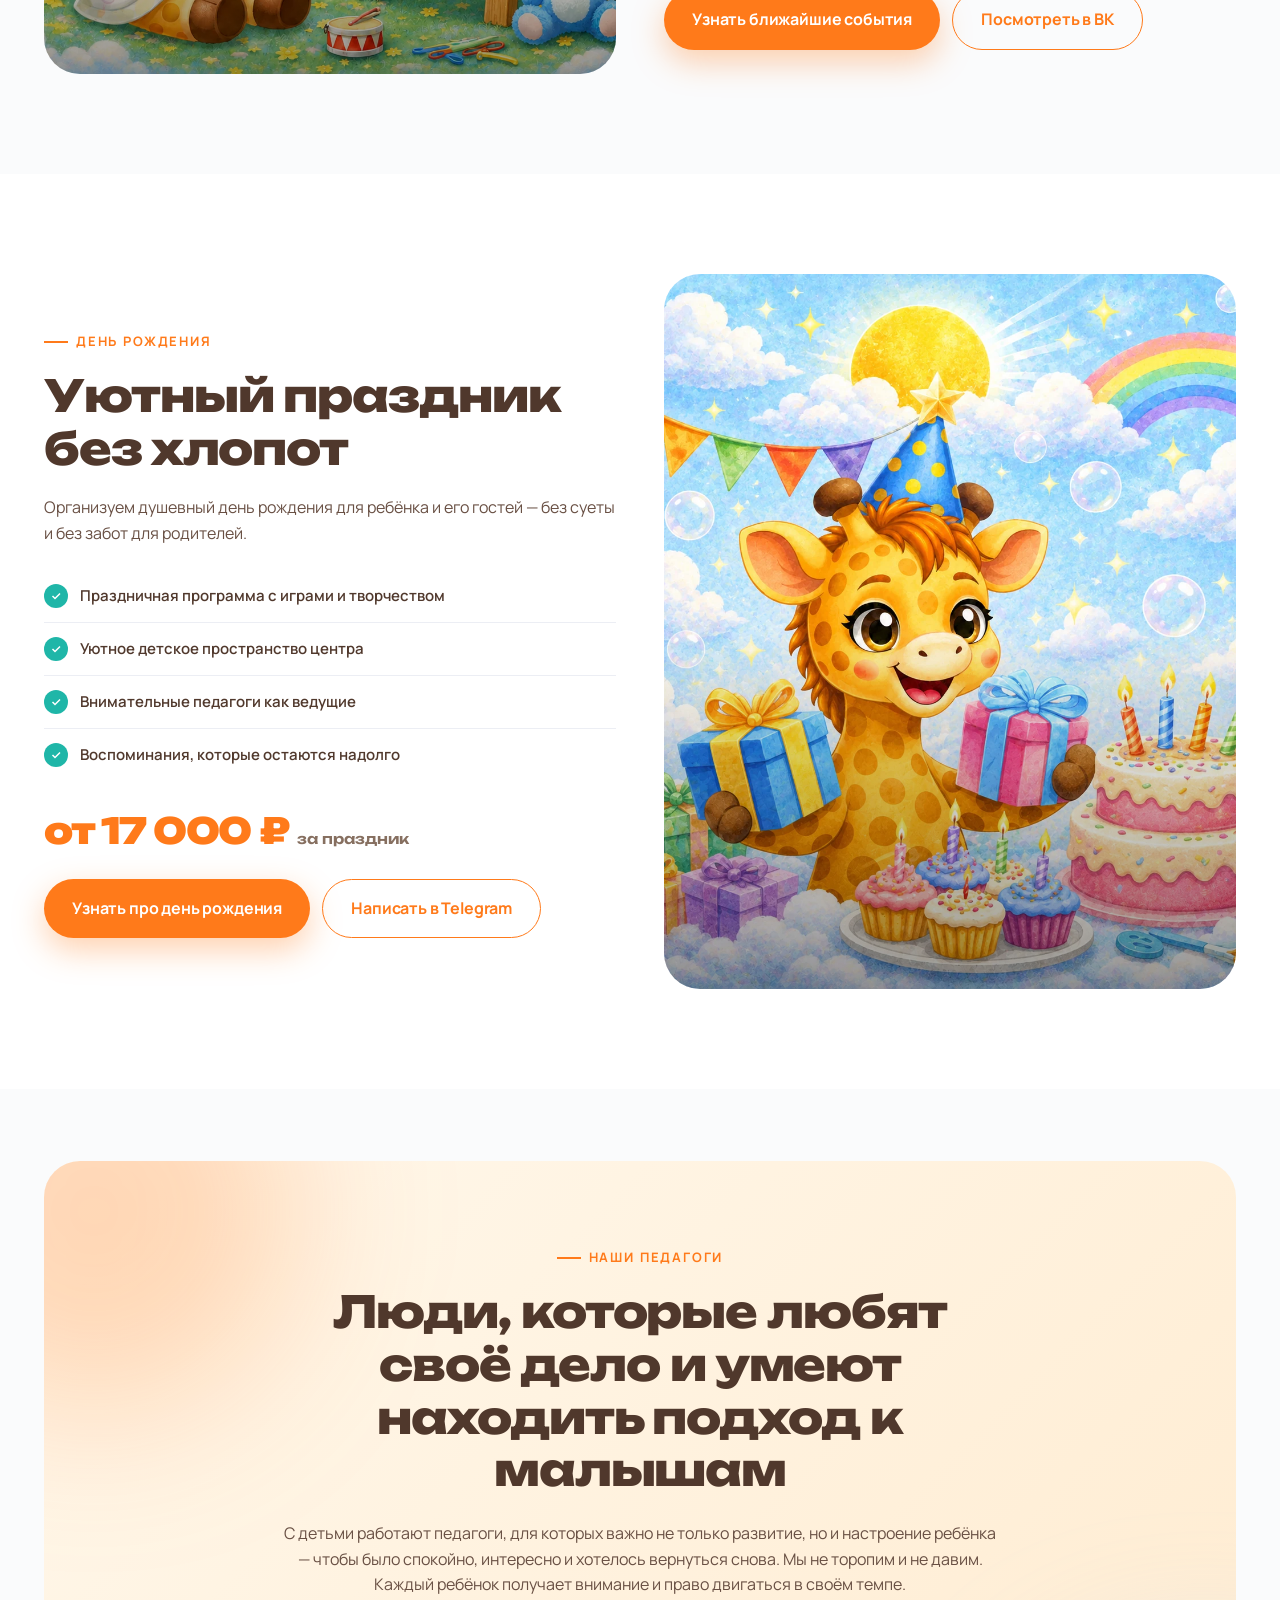
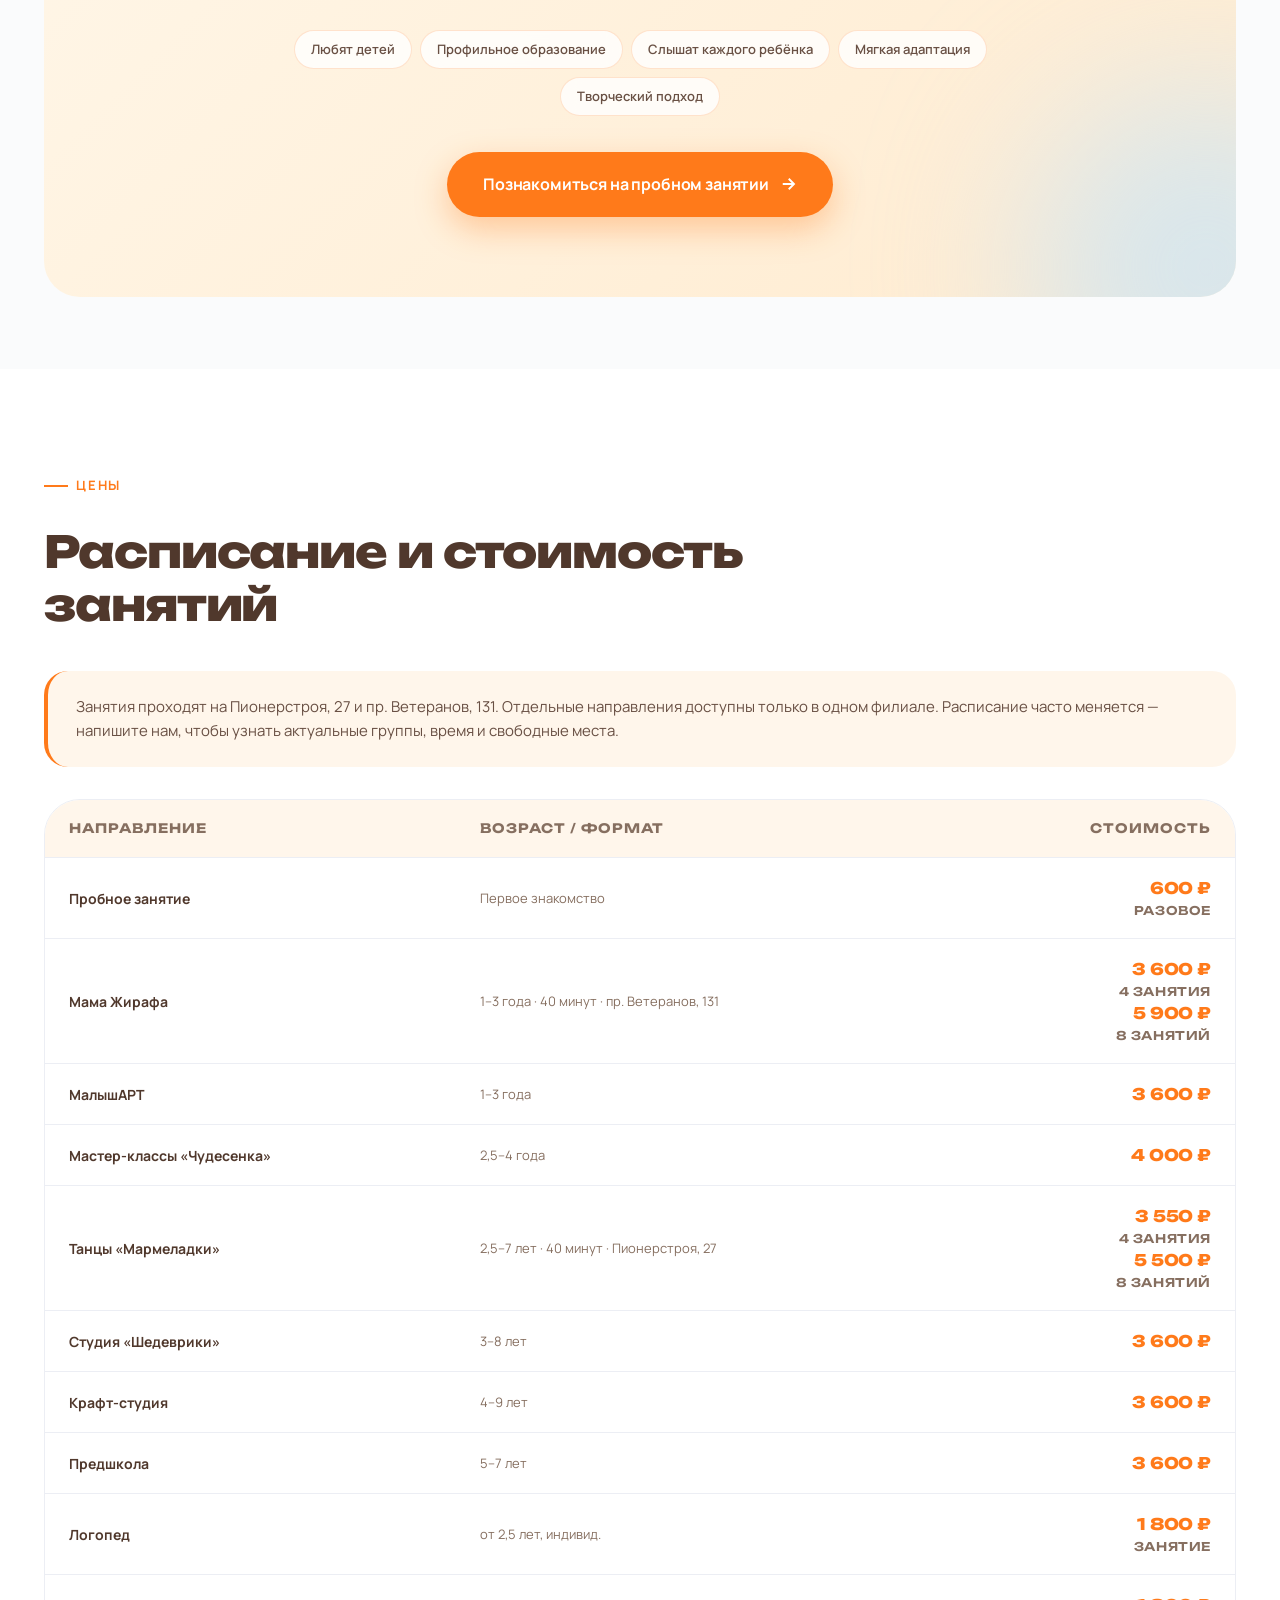
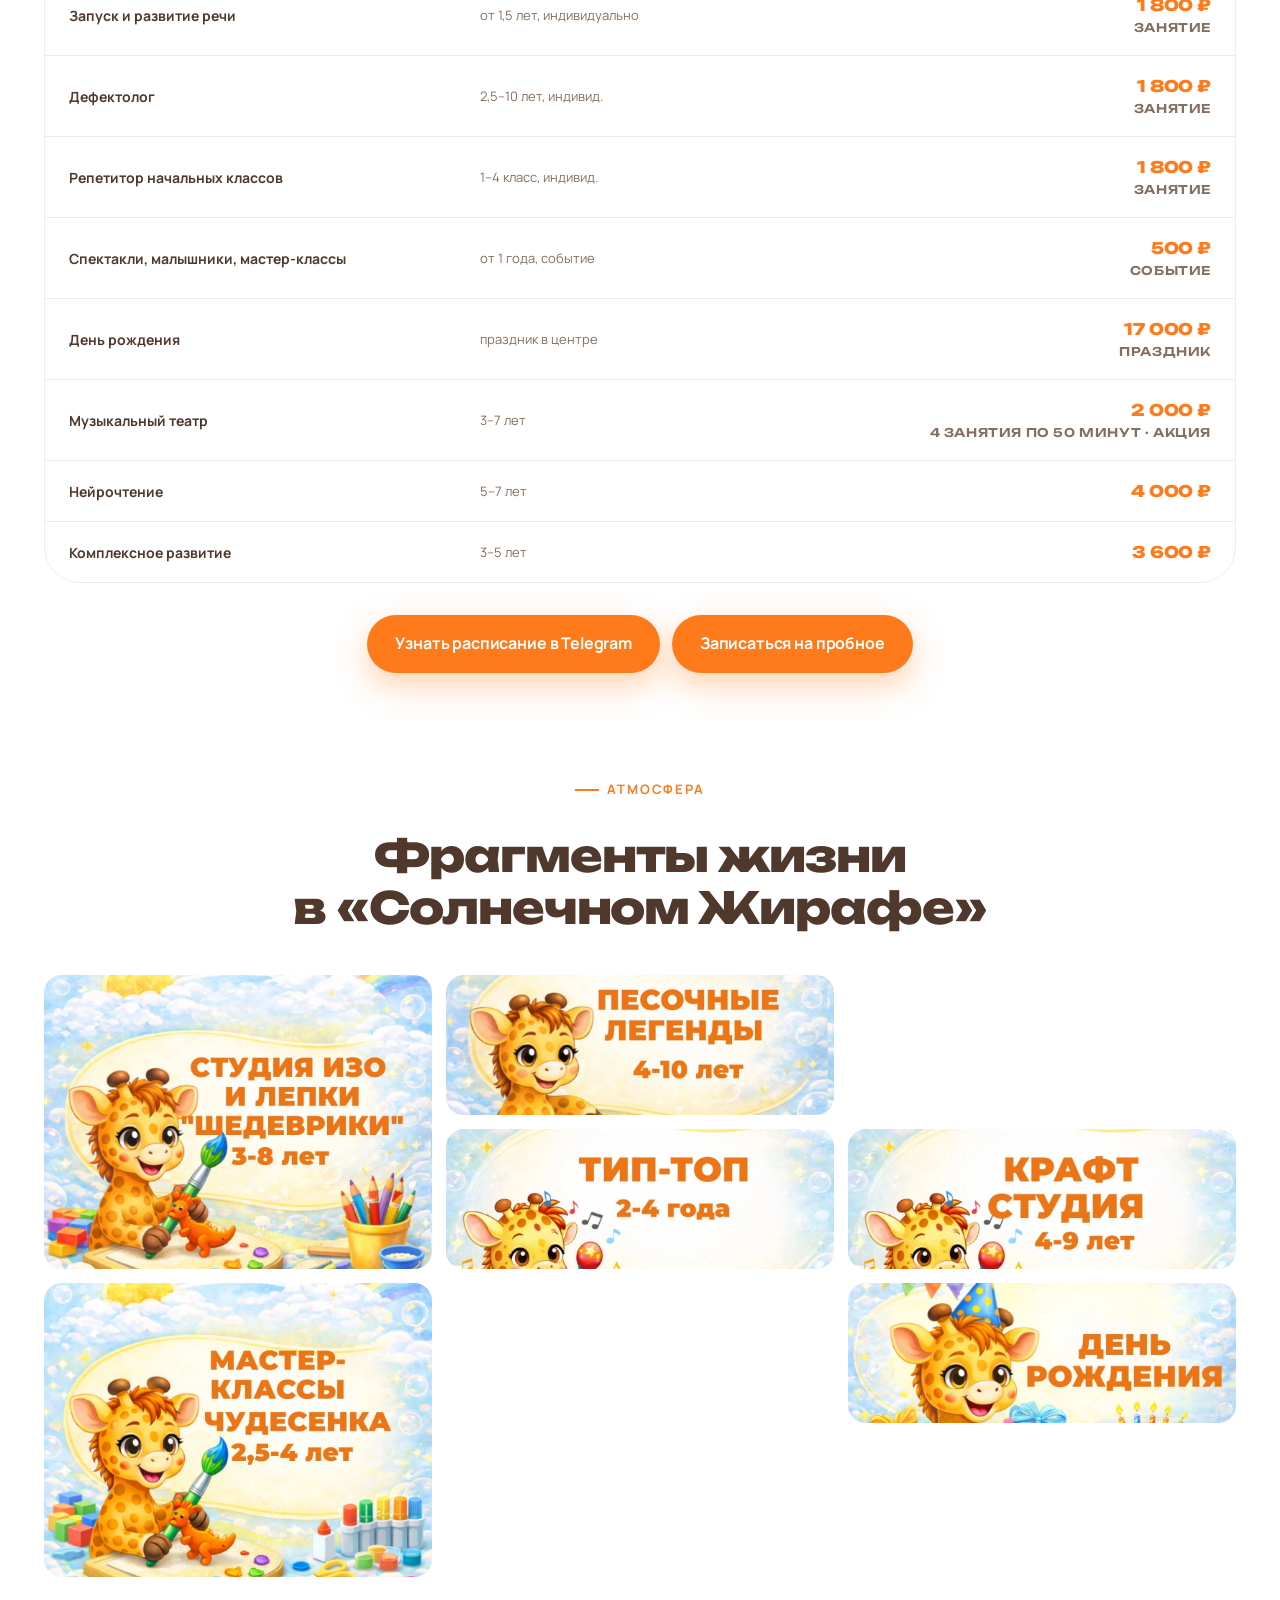
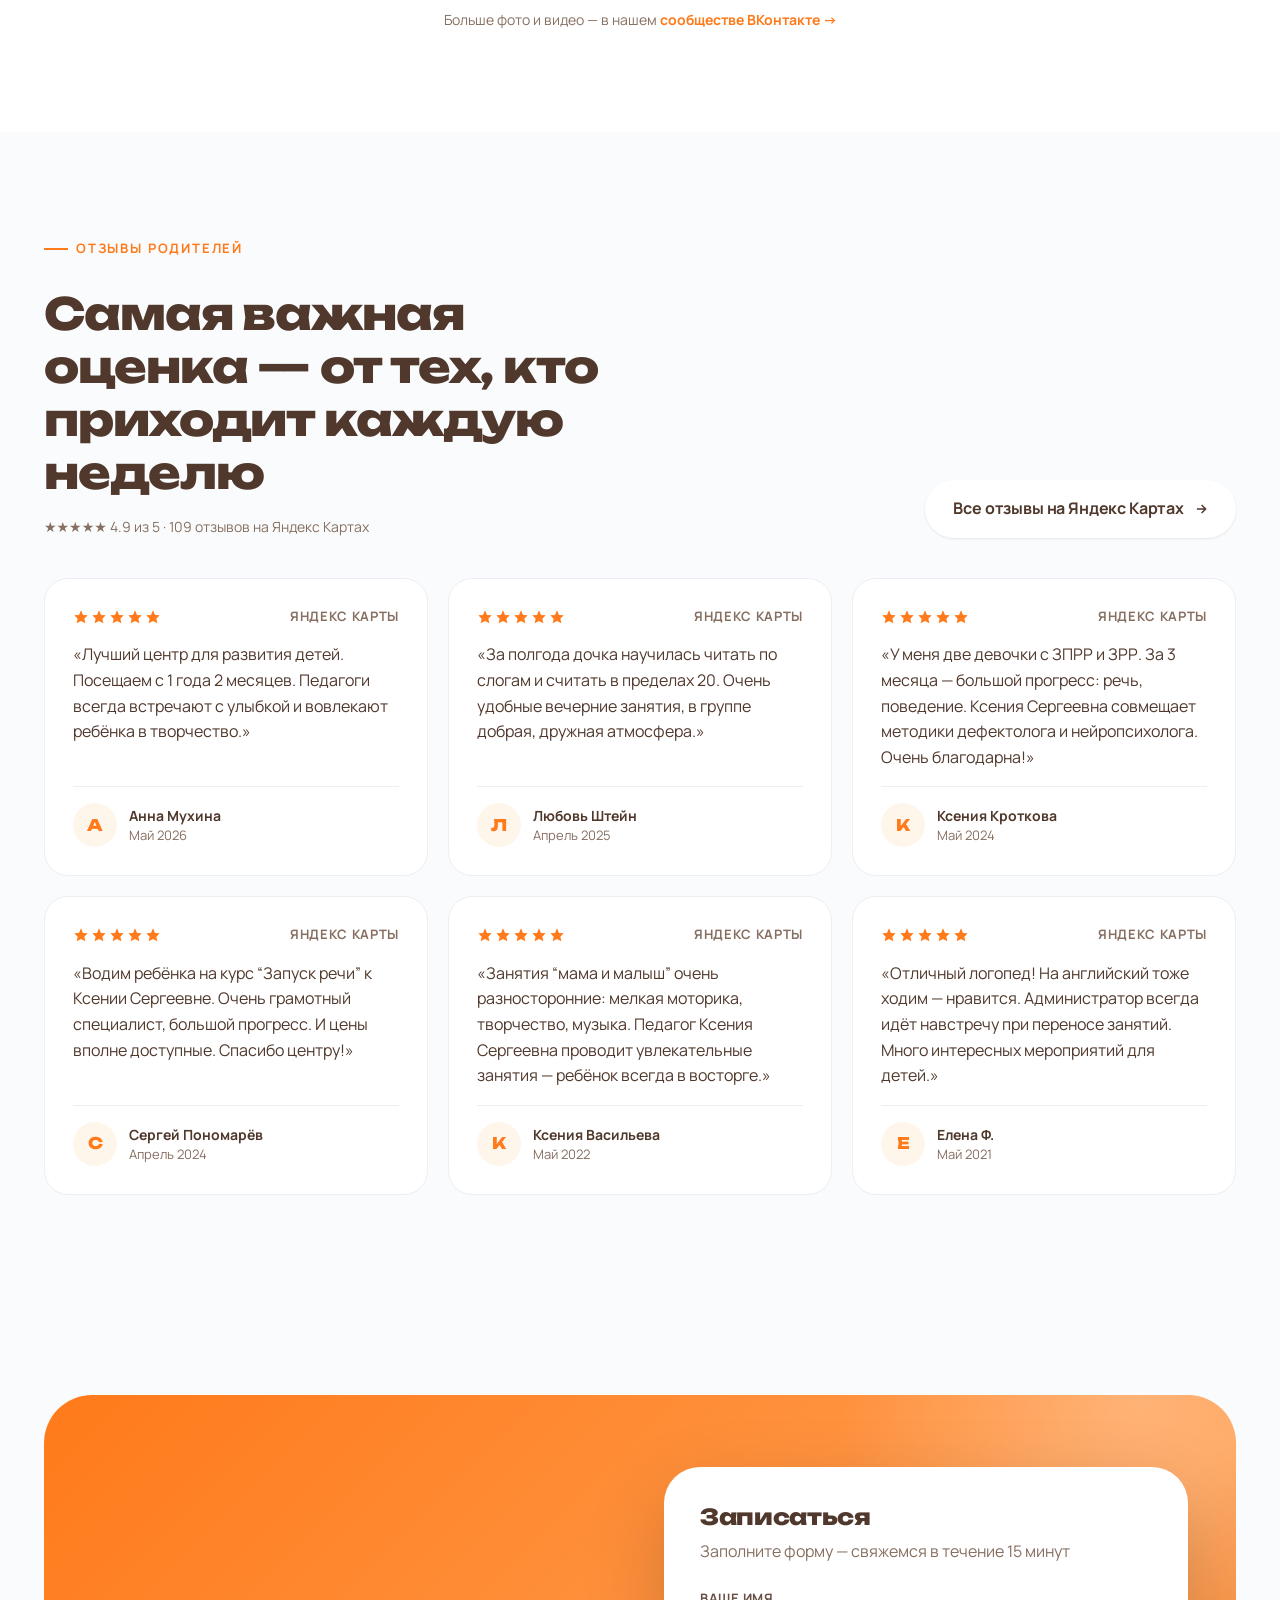
==== commit 7a60cbfc: "Clarify defectologist supervision for Mama Giraffe classes" ====
--- a/index.html
+++ b/index.html
@@ -1578,7 +1578,7 @@
         <div class="dir__body">
           <div class="dir__tags"><span class="dir__tag">1–3 года</span><span class="dir__tag">С мамой</span></div>
           <div class="dir__title">Мама Жирафа</div>
-          <p class="dir__desc">Комплексное раннее развитие с особым вниманием к запуску и развитию речи: игры, движение, сенсорика, творчество и общение.</p><p class="direction-schedule">1–3 года · 40 минут · пр. Ветеранов, 131.<br>Педагог — Горская Ксения Сергеевна, специалист по раннему развитию и запуску речи с опытом более 8 лет.<br>Актуальное время группы уточняйте при записи.</p><details class="direction-details"><summary>Как проходят занятия</summary><p>На каждом занятии — логоритмика, двигательные и сенсорные игры, речевые упражнения, творчество и музыка. Развиваем внимание, мышление, крупную и мелкую моторику, знакомимся с окружающим миром и учимся взаимодействовать с другими детьми.</p><p>Подходит малышам, которым нужны речевая практика, комплексное развитие и общение со сверстниками. Педагог учитывает возраст и особенности ребёнка, а родители получают рекомендации специалиста и поддержку в вопросах речи и развития.</p></details>
+          <p class="dir__desc">Комплексные занятия раннего развития под контролем дефектолога, с особым вниманием к запуску и развитию речи. Игры, движение, сенсорика, творчество и общение.</p><p class="direction-schedule">1–3 года · 40 минут · пр. Ветеранов, 131.<br>Педагог — Горская Ксения Сергеевна, специалист по раннему развитию и запуску речи с опытом более 8 лет.<br>Актуальное время группы уточняйте при записи.</p><details class="direction-details"><summary>Как проходят занятия</summary><p>На каждом занятии — логоритмика, двигательные и сенсорные игры, речевые упражнения, творчество и музыка. Развиваем внимание, мышление, крупную и мелкую моторику, знакомимся с окружающим миром и учимся взаимодействовать с другими детьми.</p><p>Подходит малышам, которым нужны речевая практика, комплексное развитие и общение со сверстниками. Педагог учитывает возраст и особенности ребёнка, а родители получают рекомендации специалиста и поддержку в вопросах речи и развития.</p></details>
           <div class="dir__foot">
             <div class="dir__price">3 600 ₽<small>4 занятия по 40 минут</small><span class="dance-package">5 900 ₽<small>8 занятий по 40 минут</small></span></div>
             <a href="#register" class="dir__go"><svg viewBox="0 0 24 24" fill="none" stroke="currentColor" stroke-width="2.5"><path d="M5 12h14M13 5l7 7-7 7"/></svg></a>
@@ -2403,3 +2403,4 @@
 
 
 
+
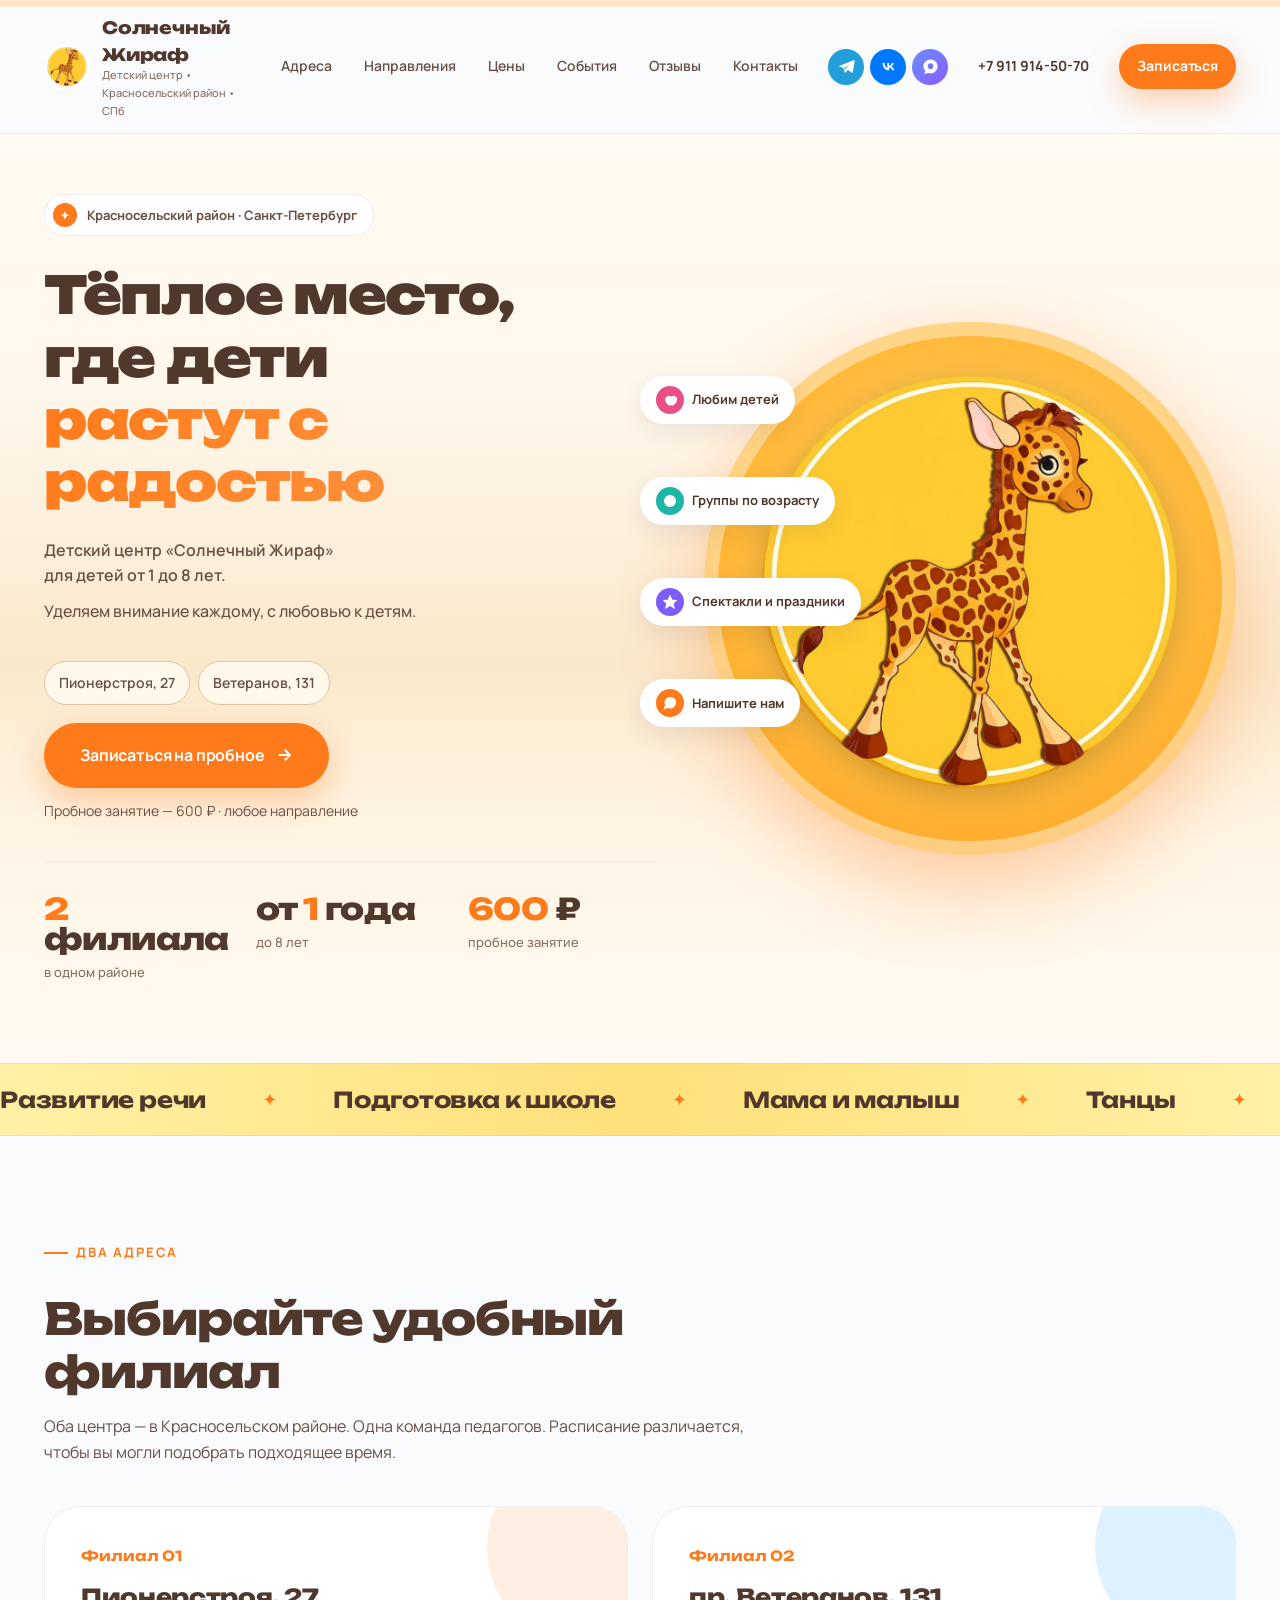
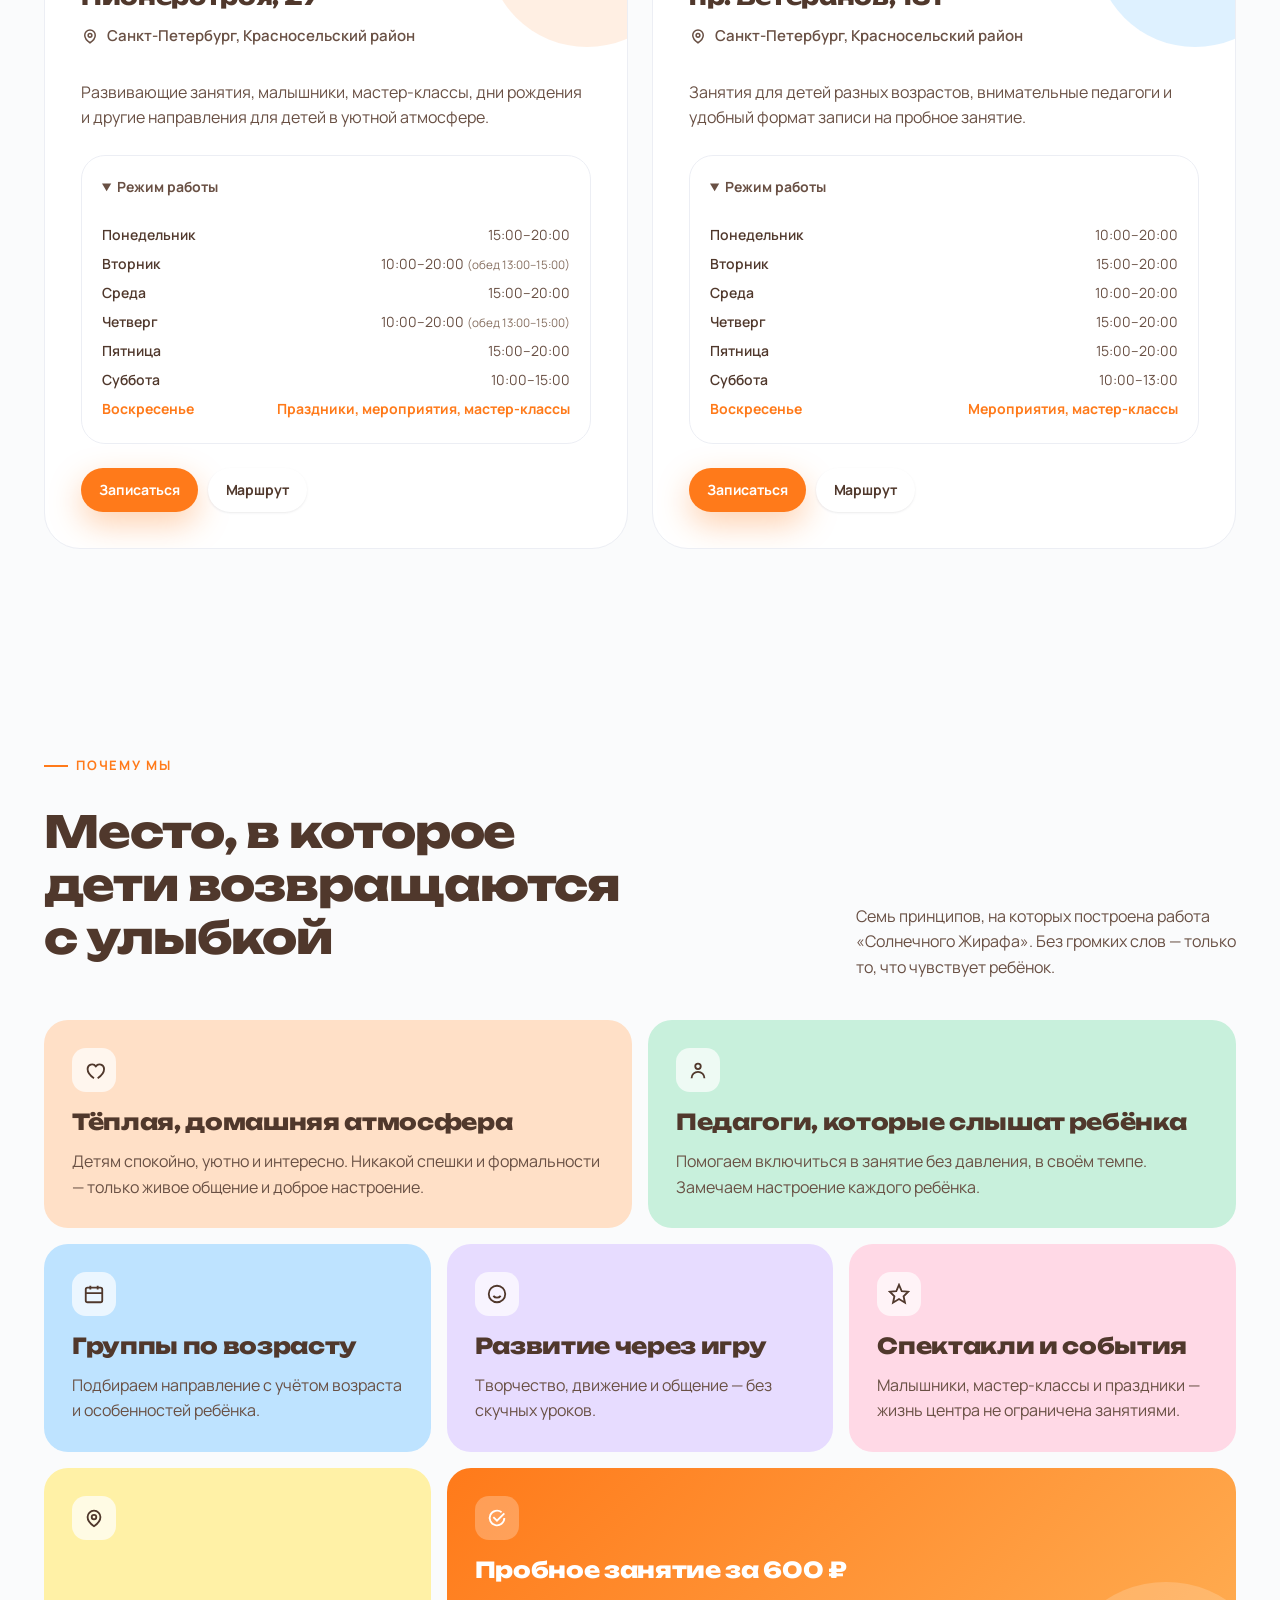
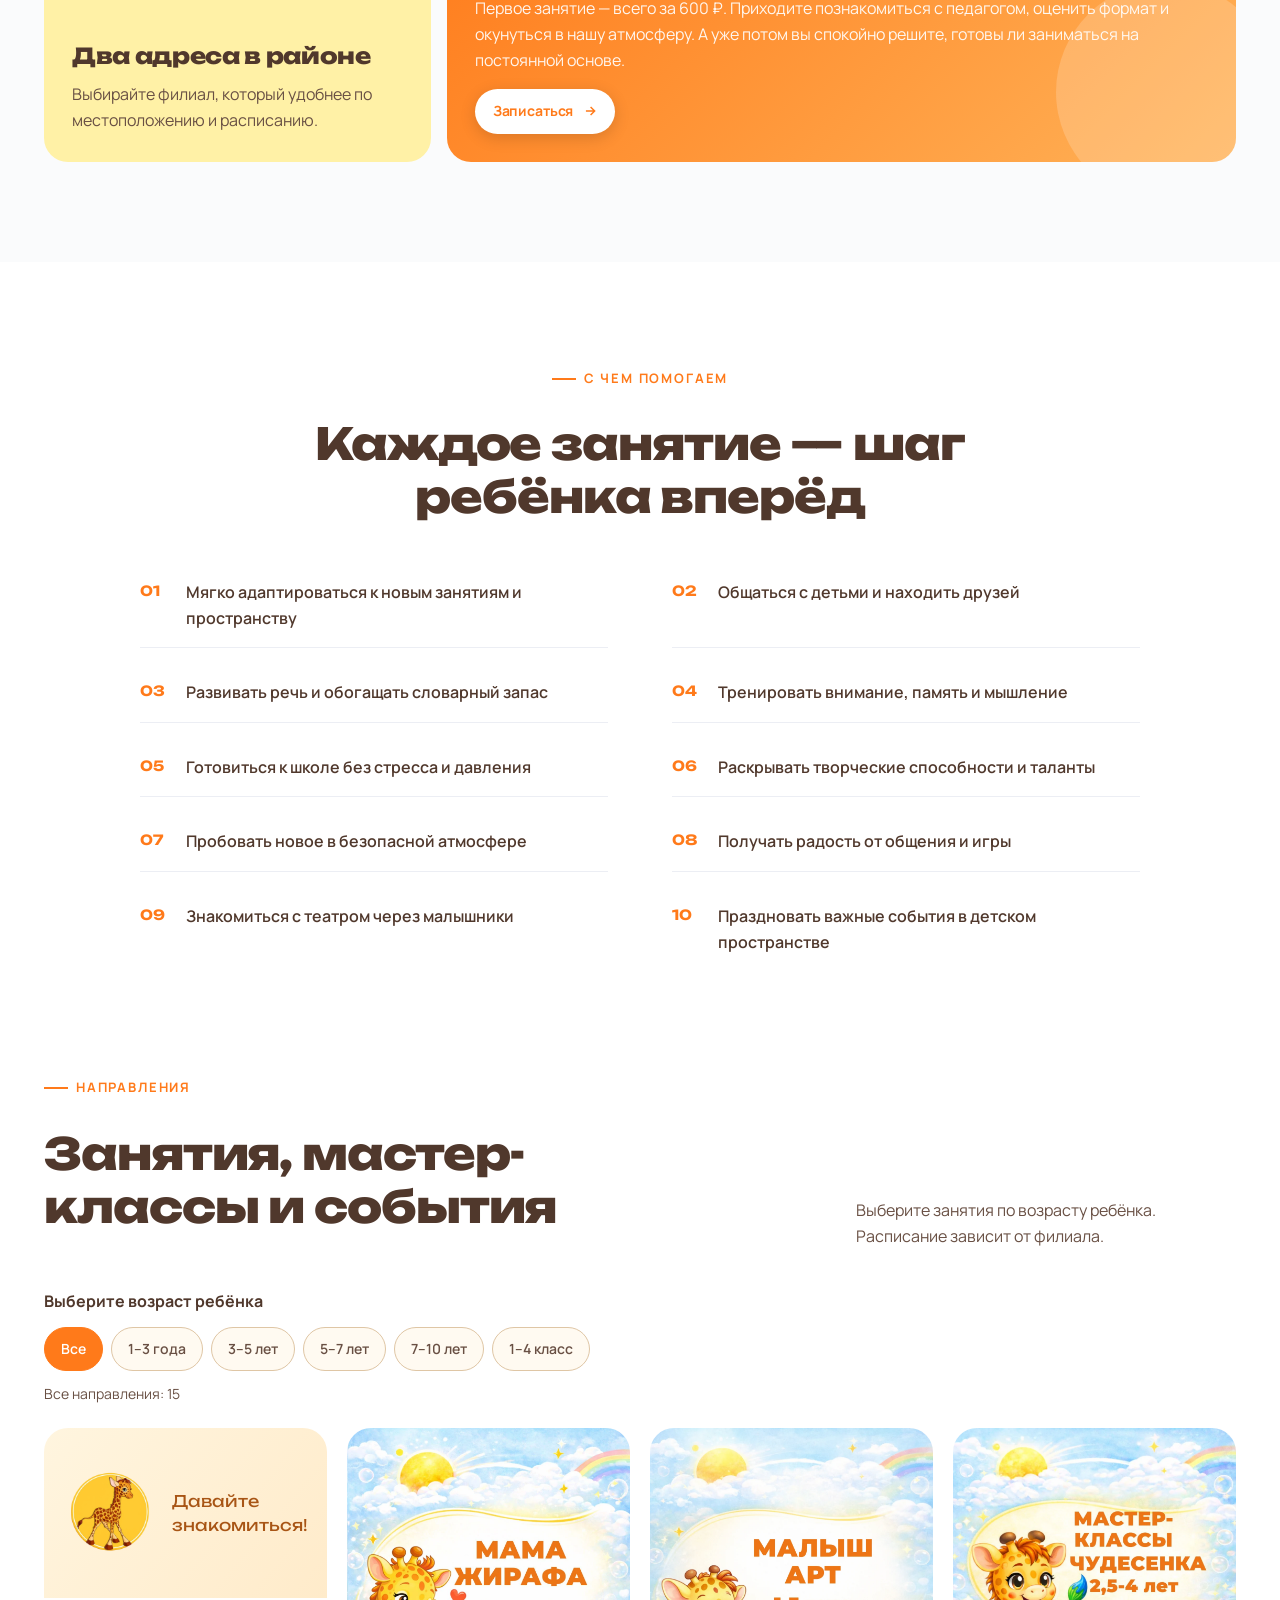
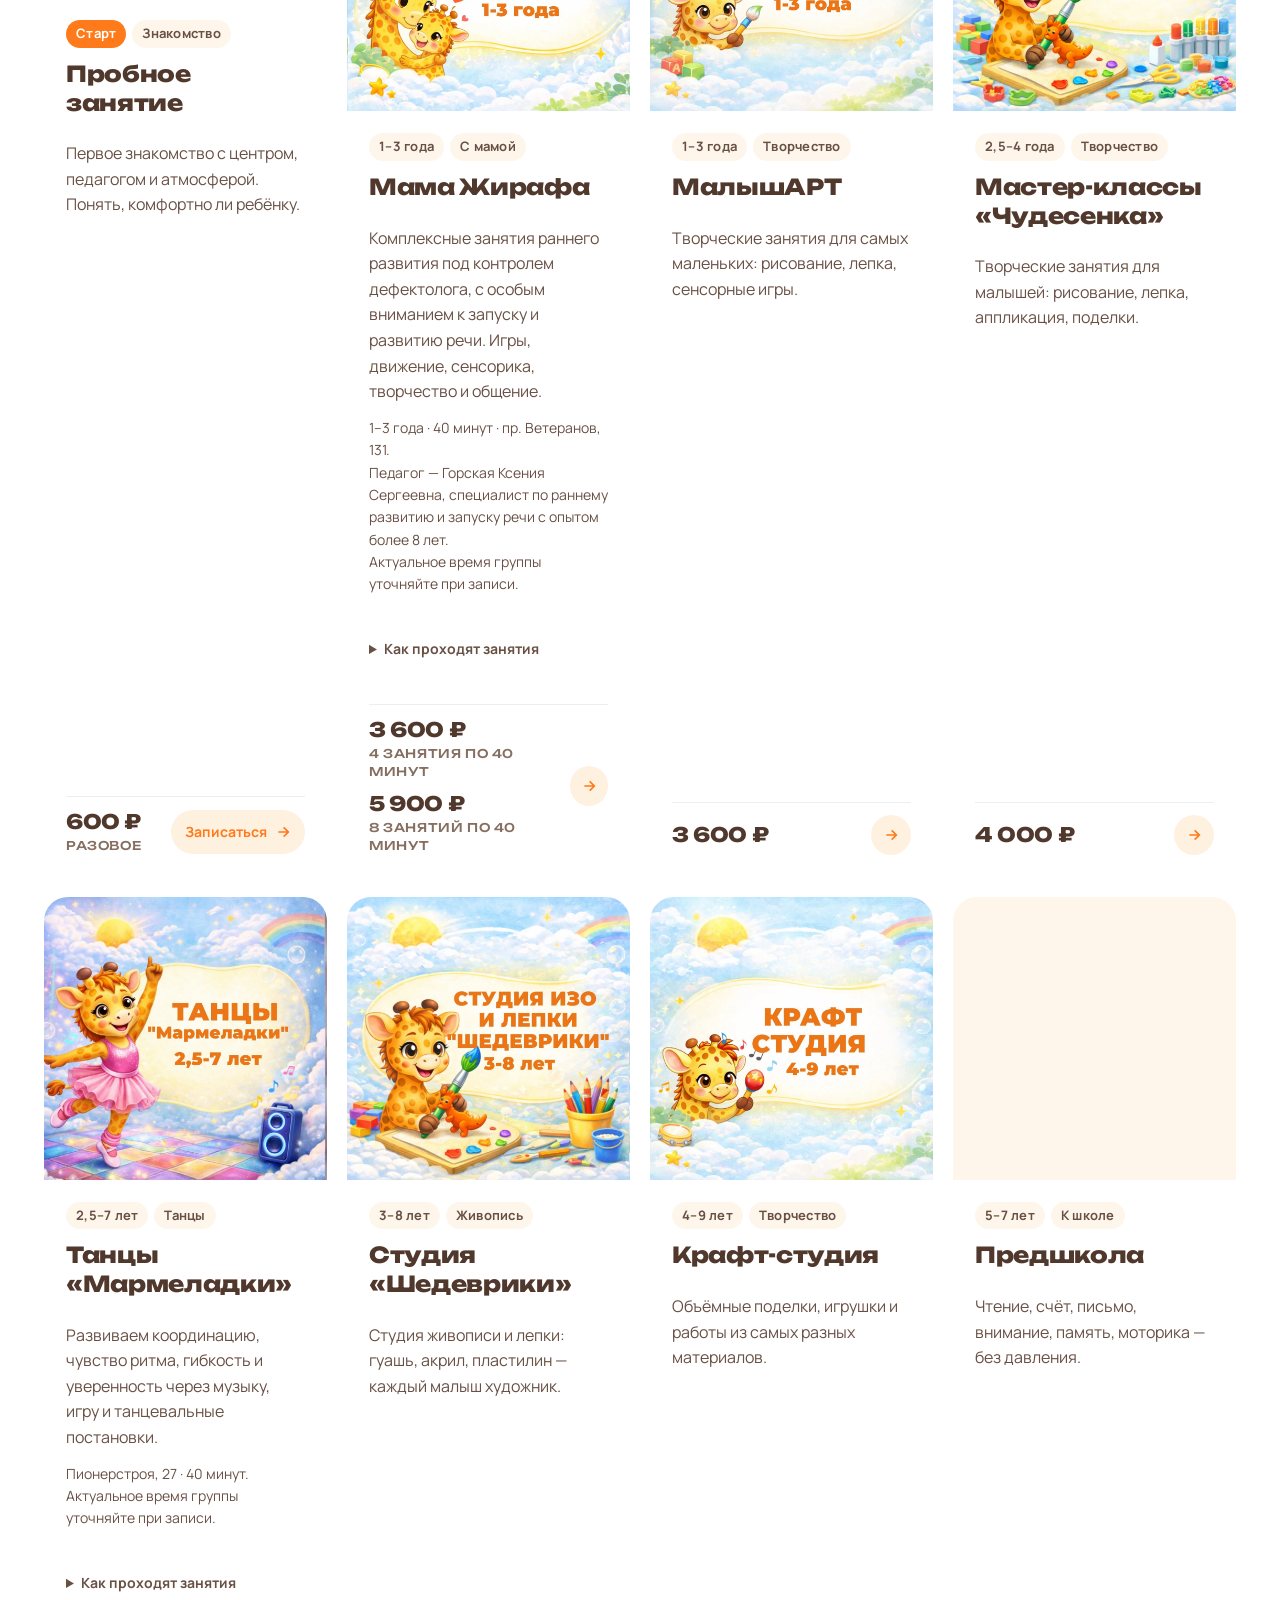
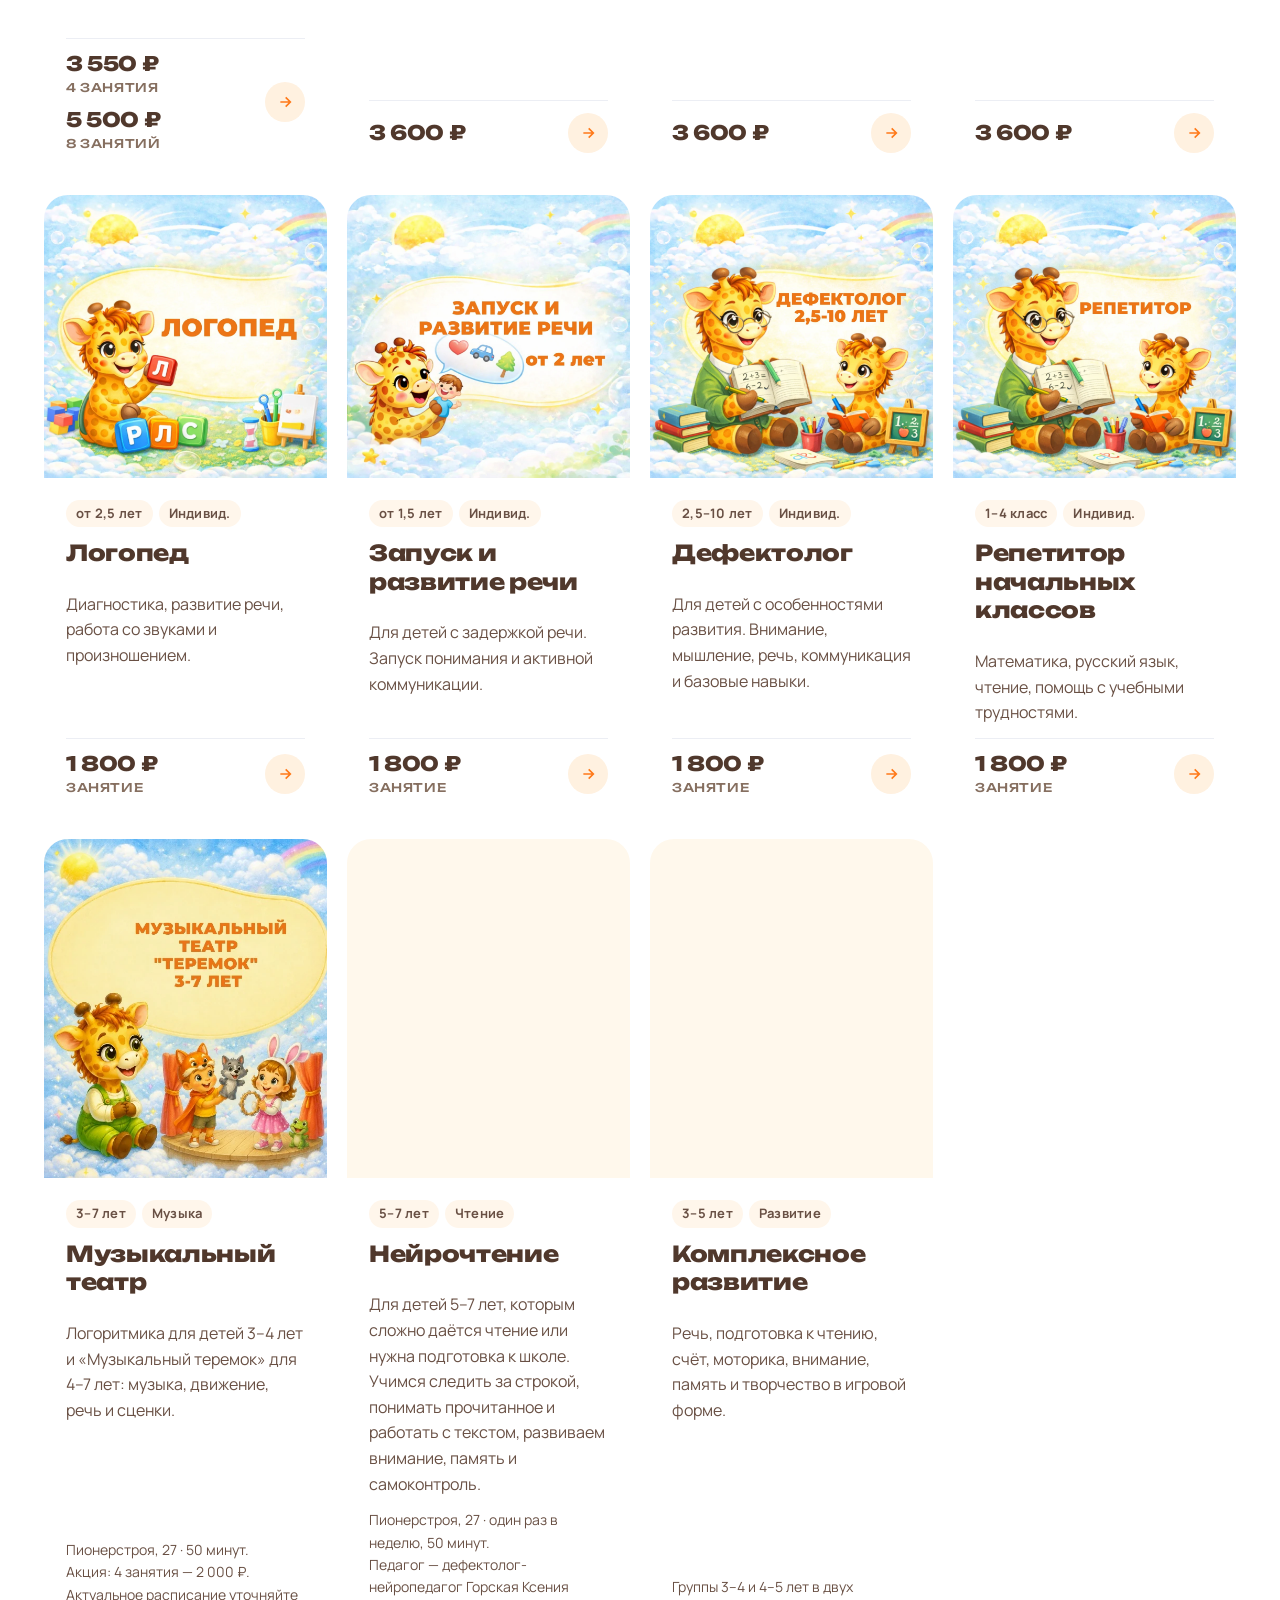
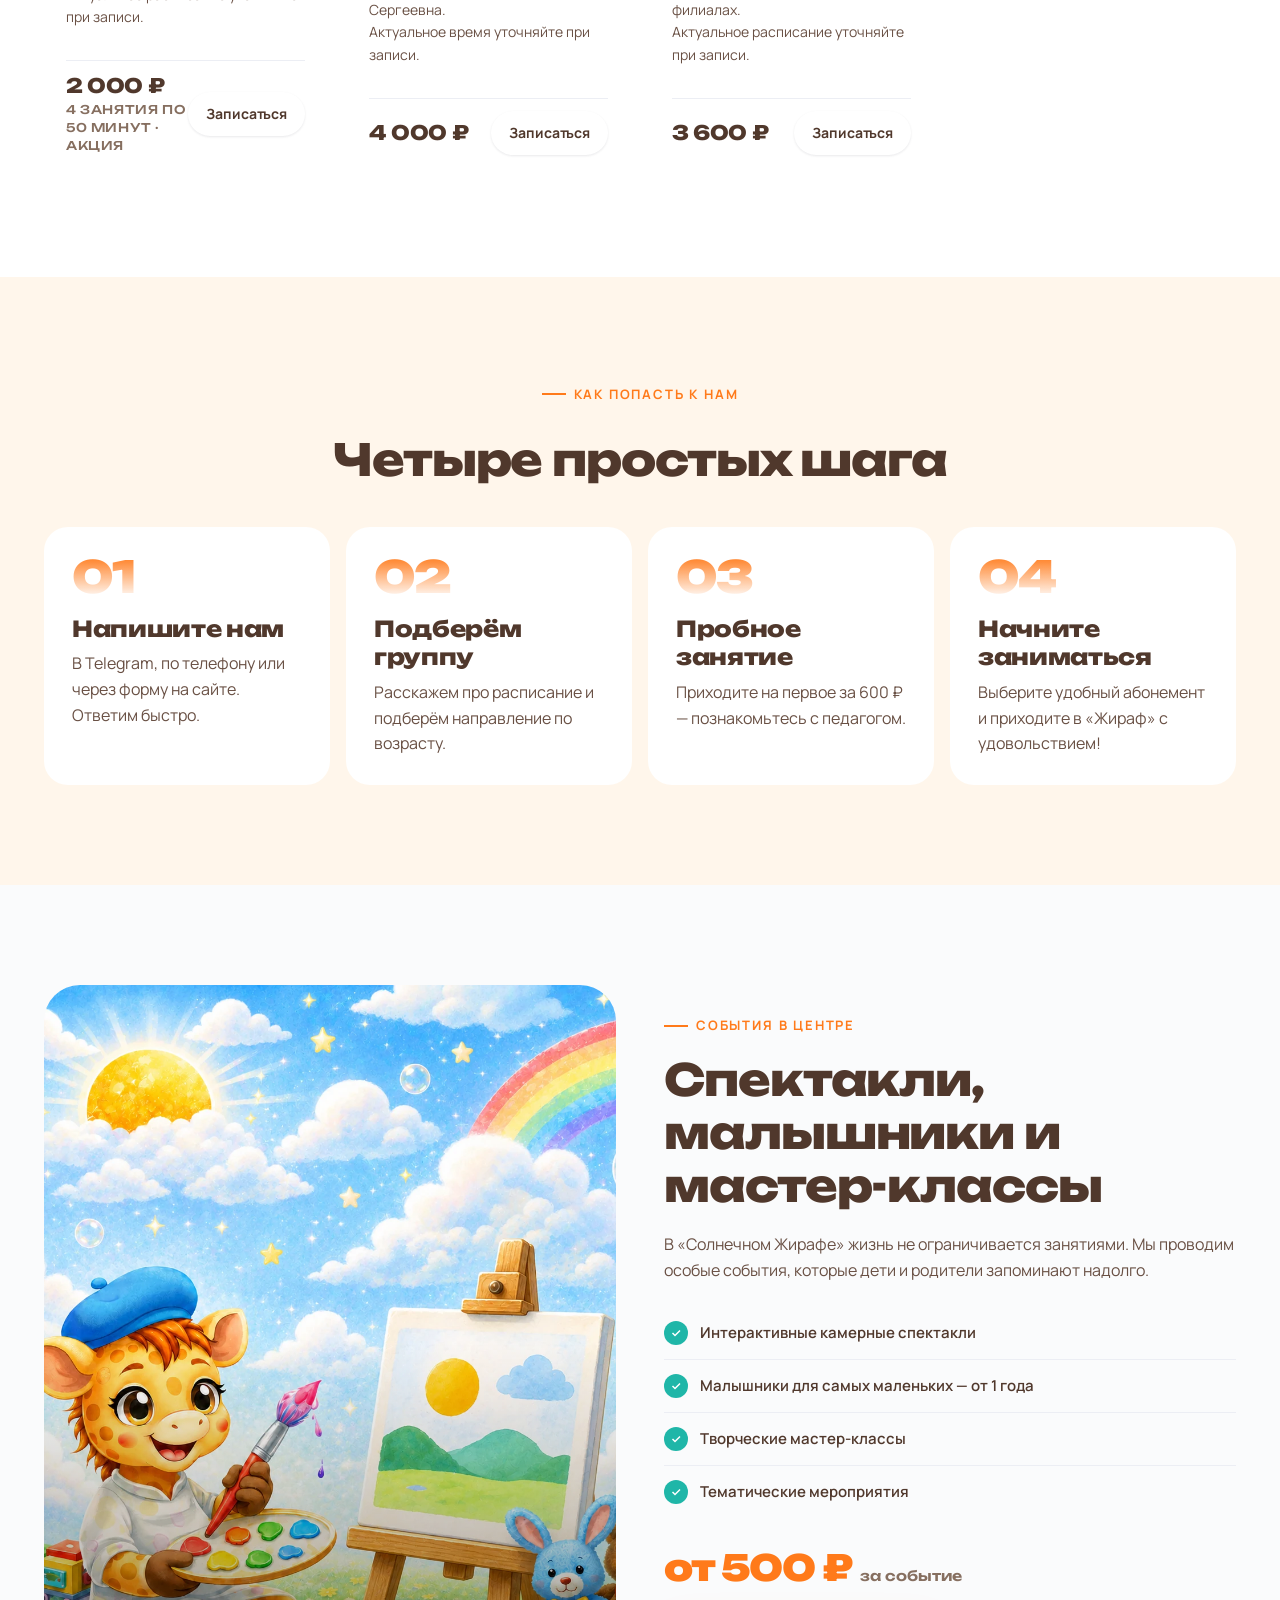
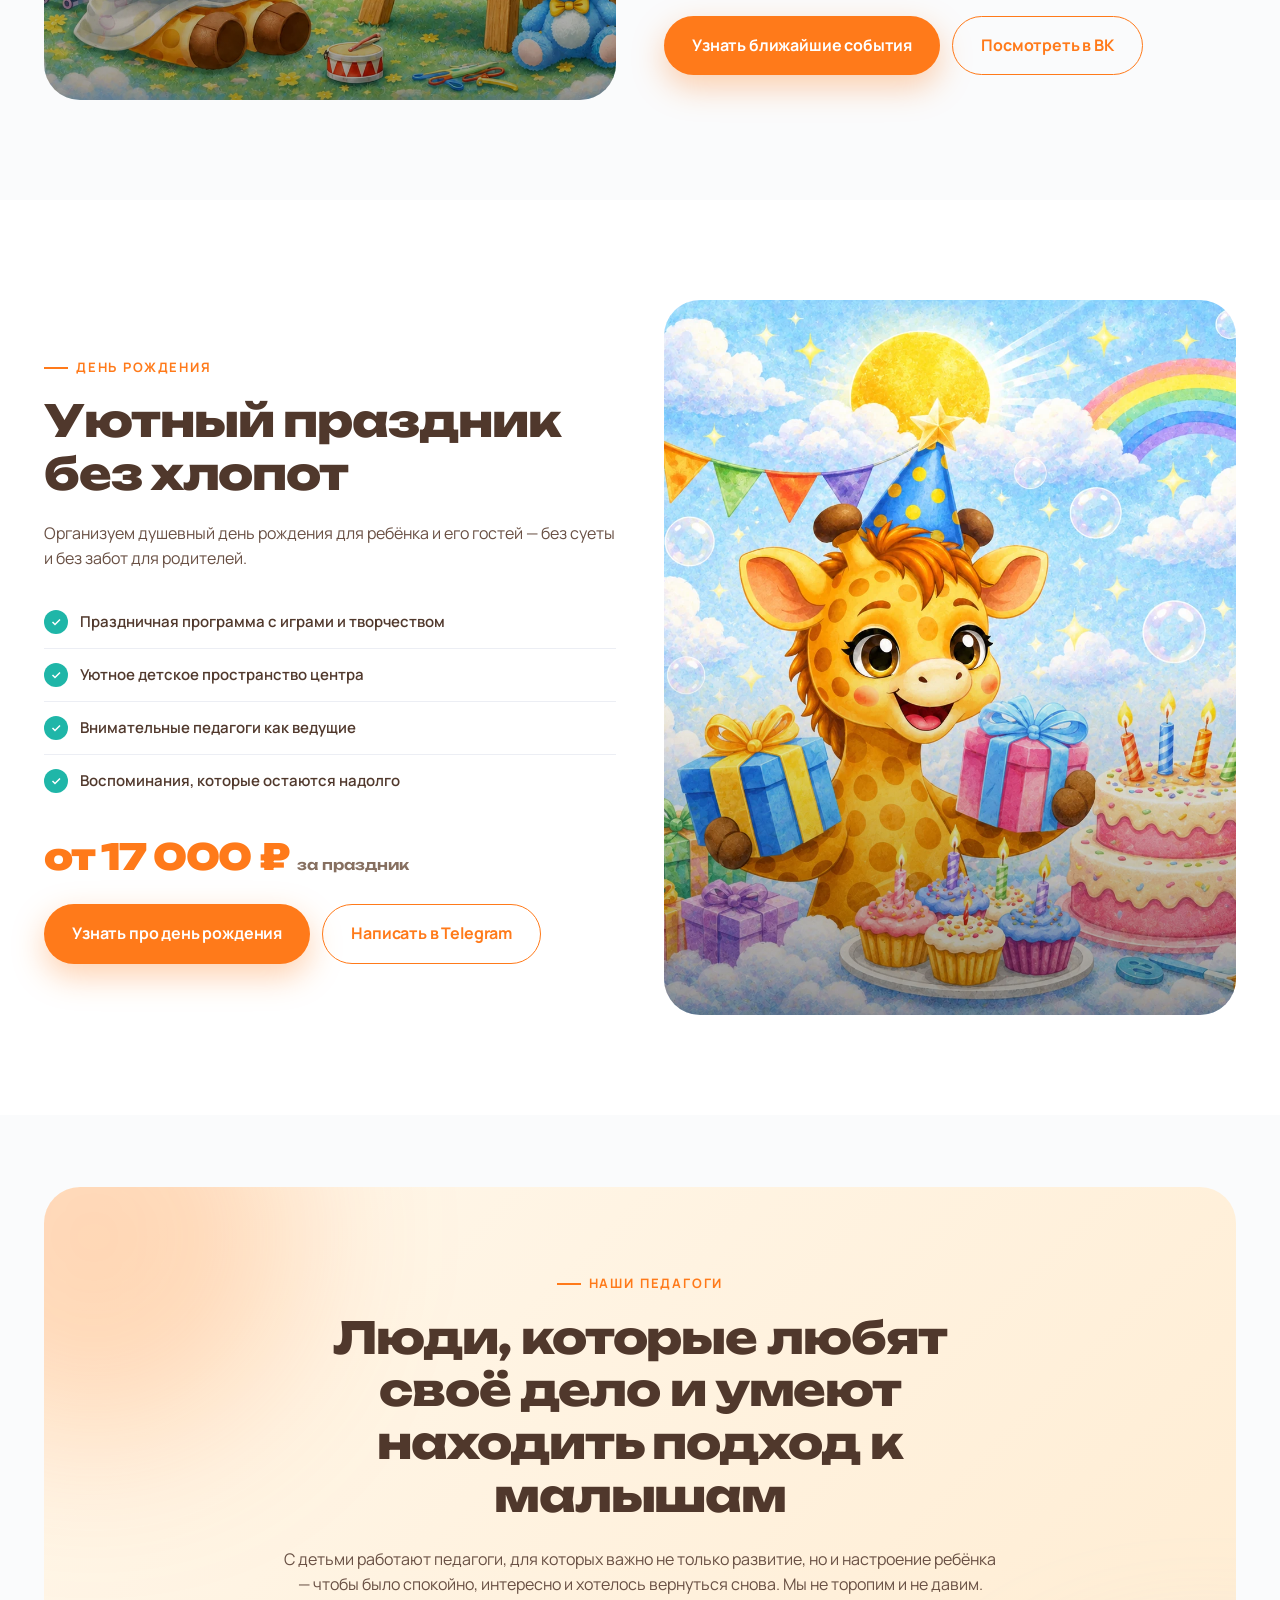
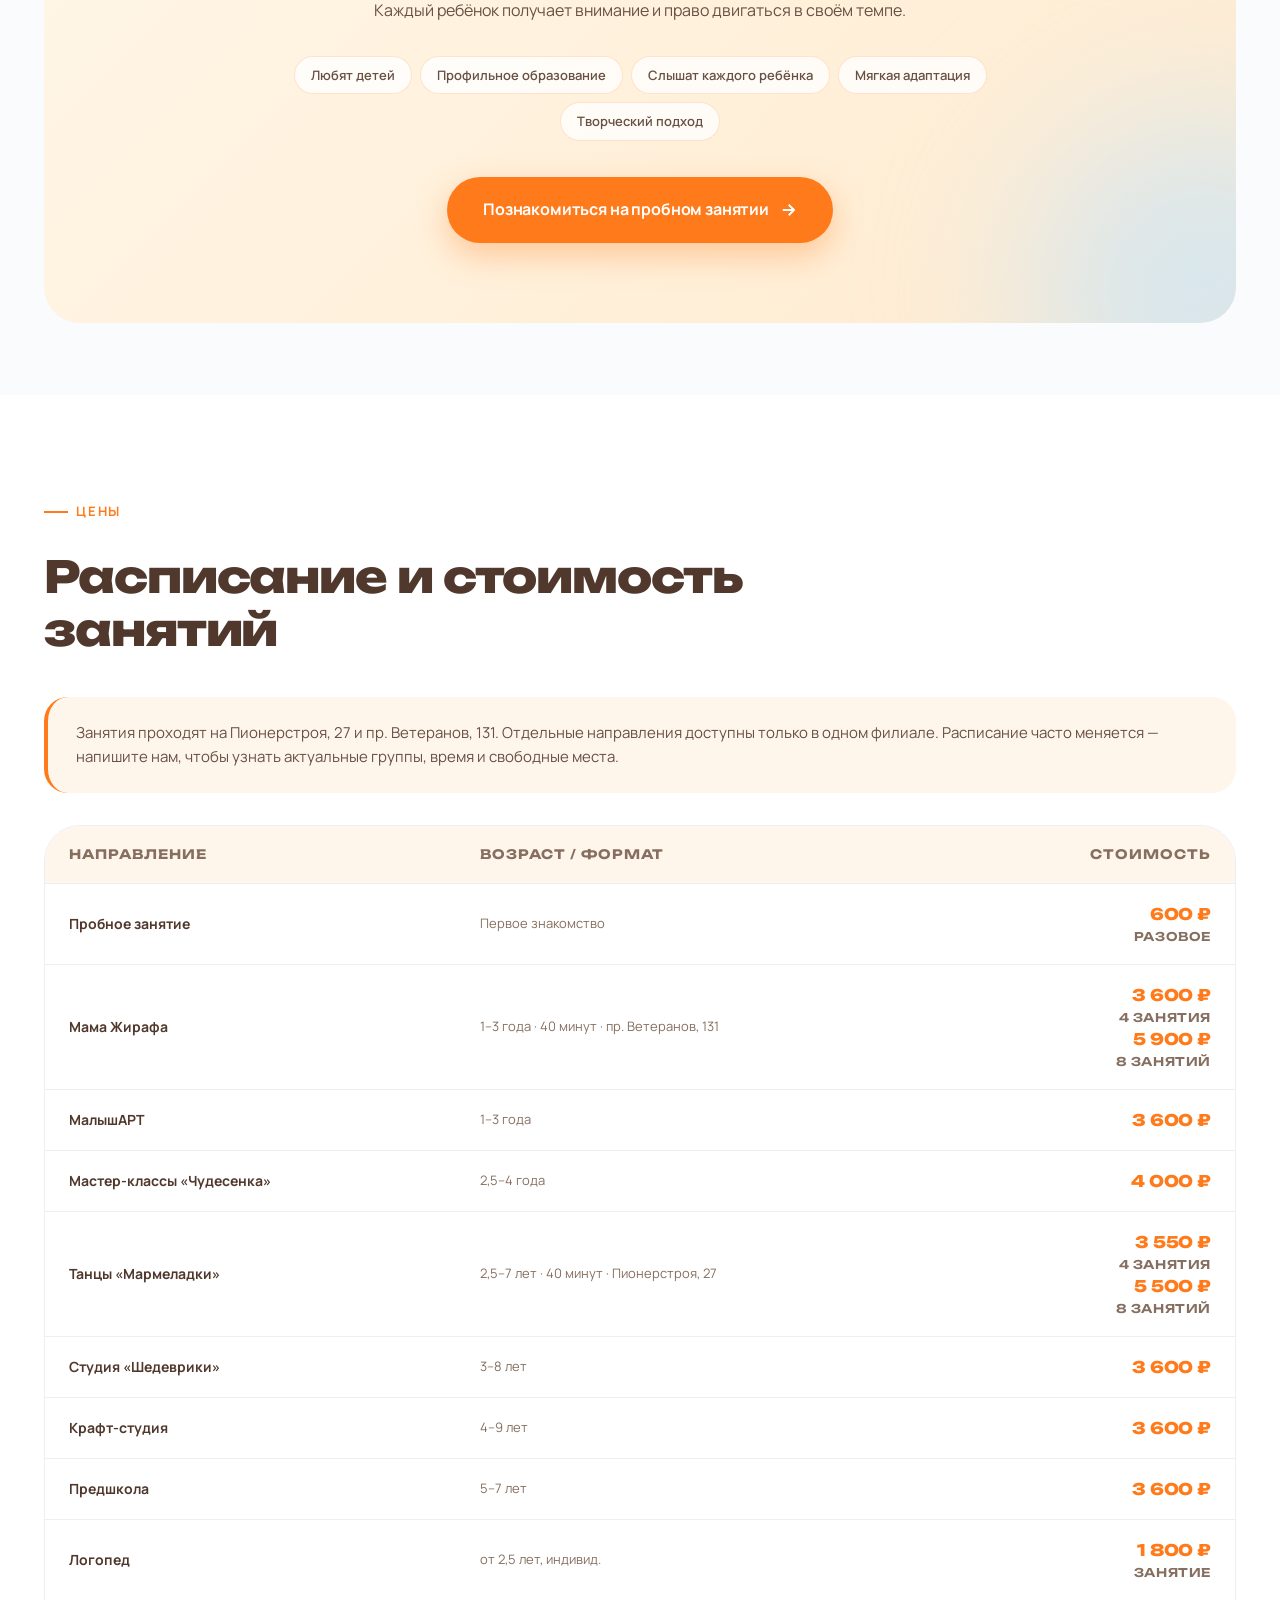
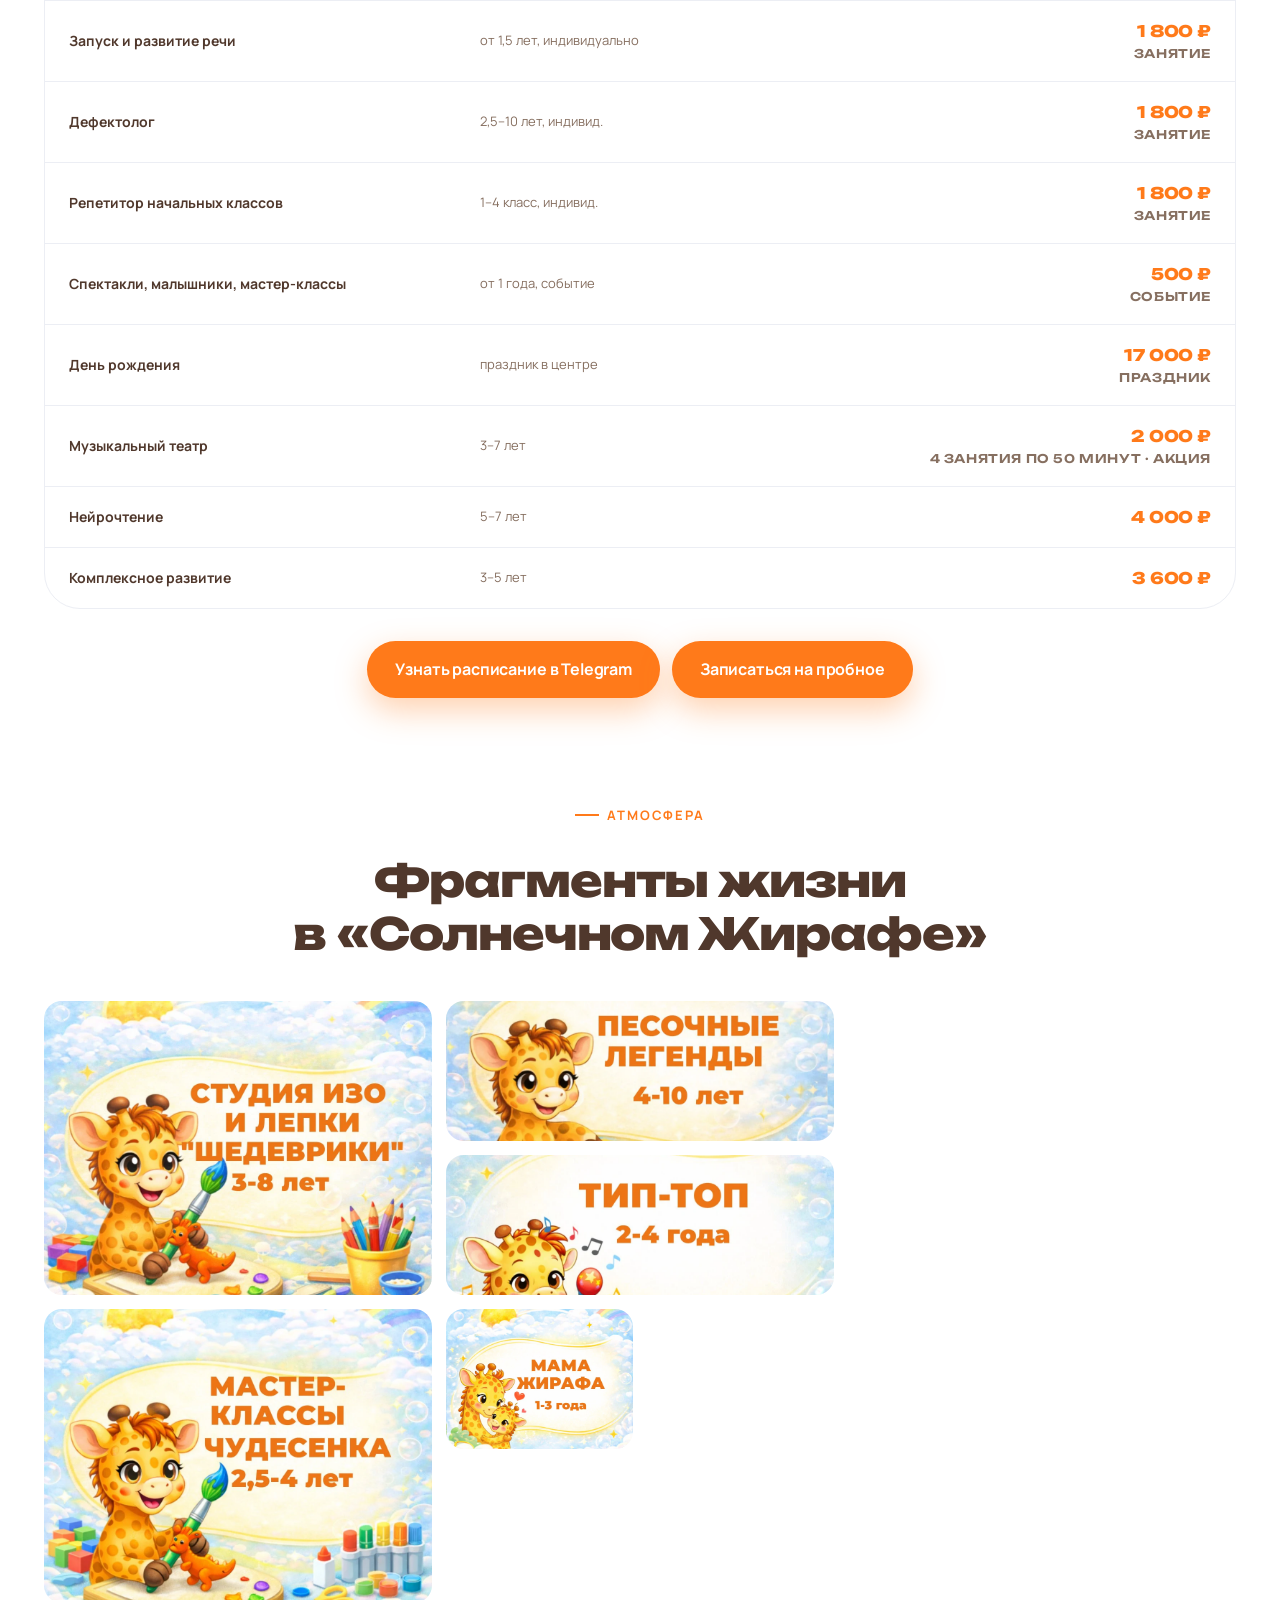
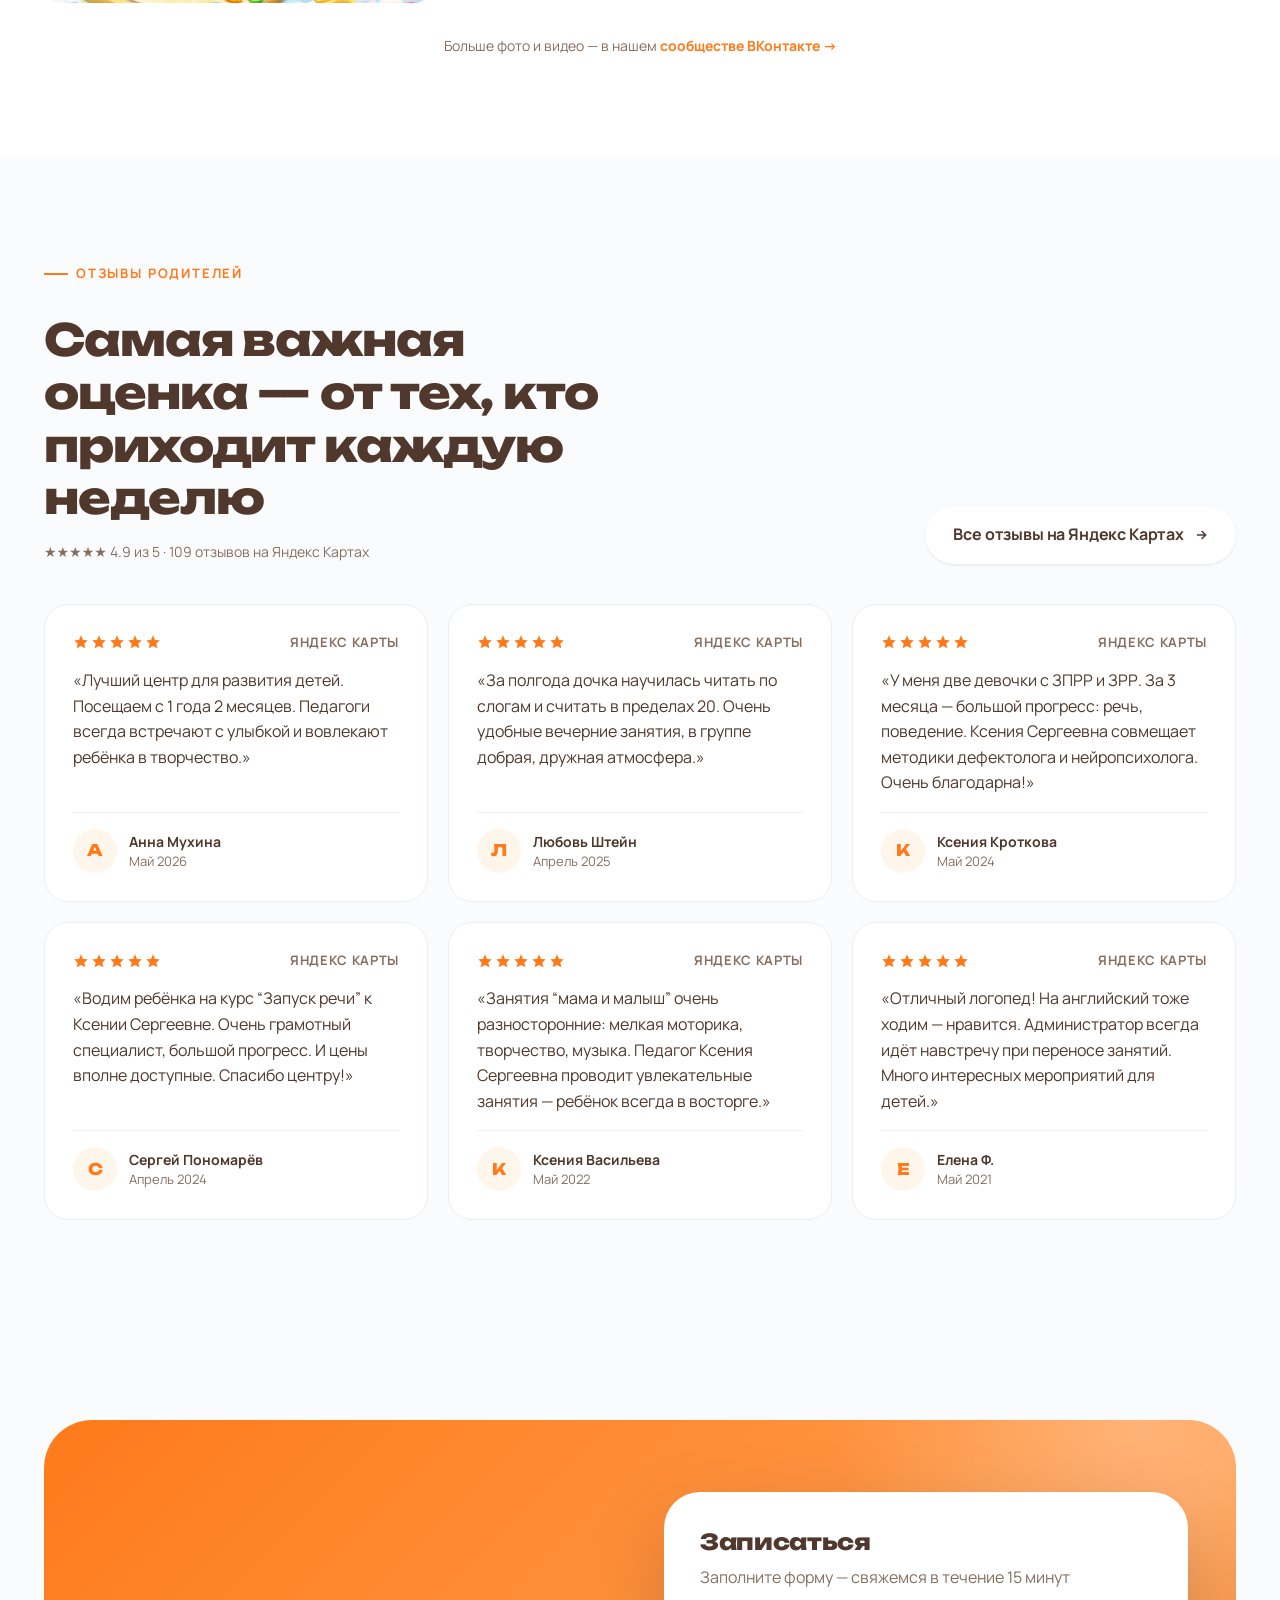
==== commit 59edb2ae: "Update trial invitation copy supplied by client" ====
--- a/index.html
+++ b/index.html
@@ -1509,7 +1509,7 @@
         <div class="why__icon"><svg viewBox="0 0 24 24"><path d="M20 7 12 15l-4-4"/><path d="M20 12a8 8 0 1 1-3-6.3"/></svg></div>
         <div>
           <h3 style="font-size:24px;">Пробное занятие за&nbsp;600&nbsp;₽</h3>
-          <p>Сначала познакомьтесь с педагогом, форматом и атмосферой — а потом решайте, ходить ли регулярно.</p>
+          <p>Первое занятие — всего за 600 ₽. Приходите познакомиться с педагогом, оценить формат и окунуться в нашу атмосферу. А уже потом вы спокойно решите, готовы ли заниматься на постоянной основе.</p>
         </div>
         <a href="#register" class="btn btn--orange btn--sm" style="align-self:flex-start;">
           Записаться
@@ -2404,3 +2404,4 @@
 
 
 
+
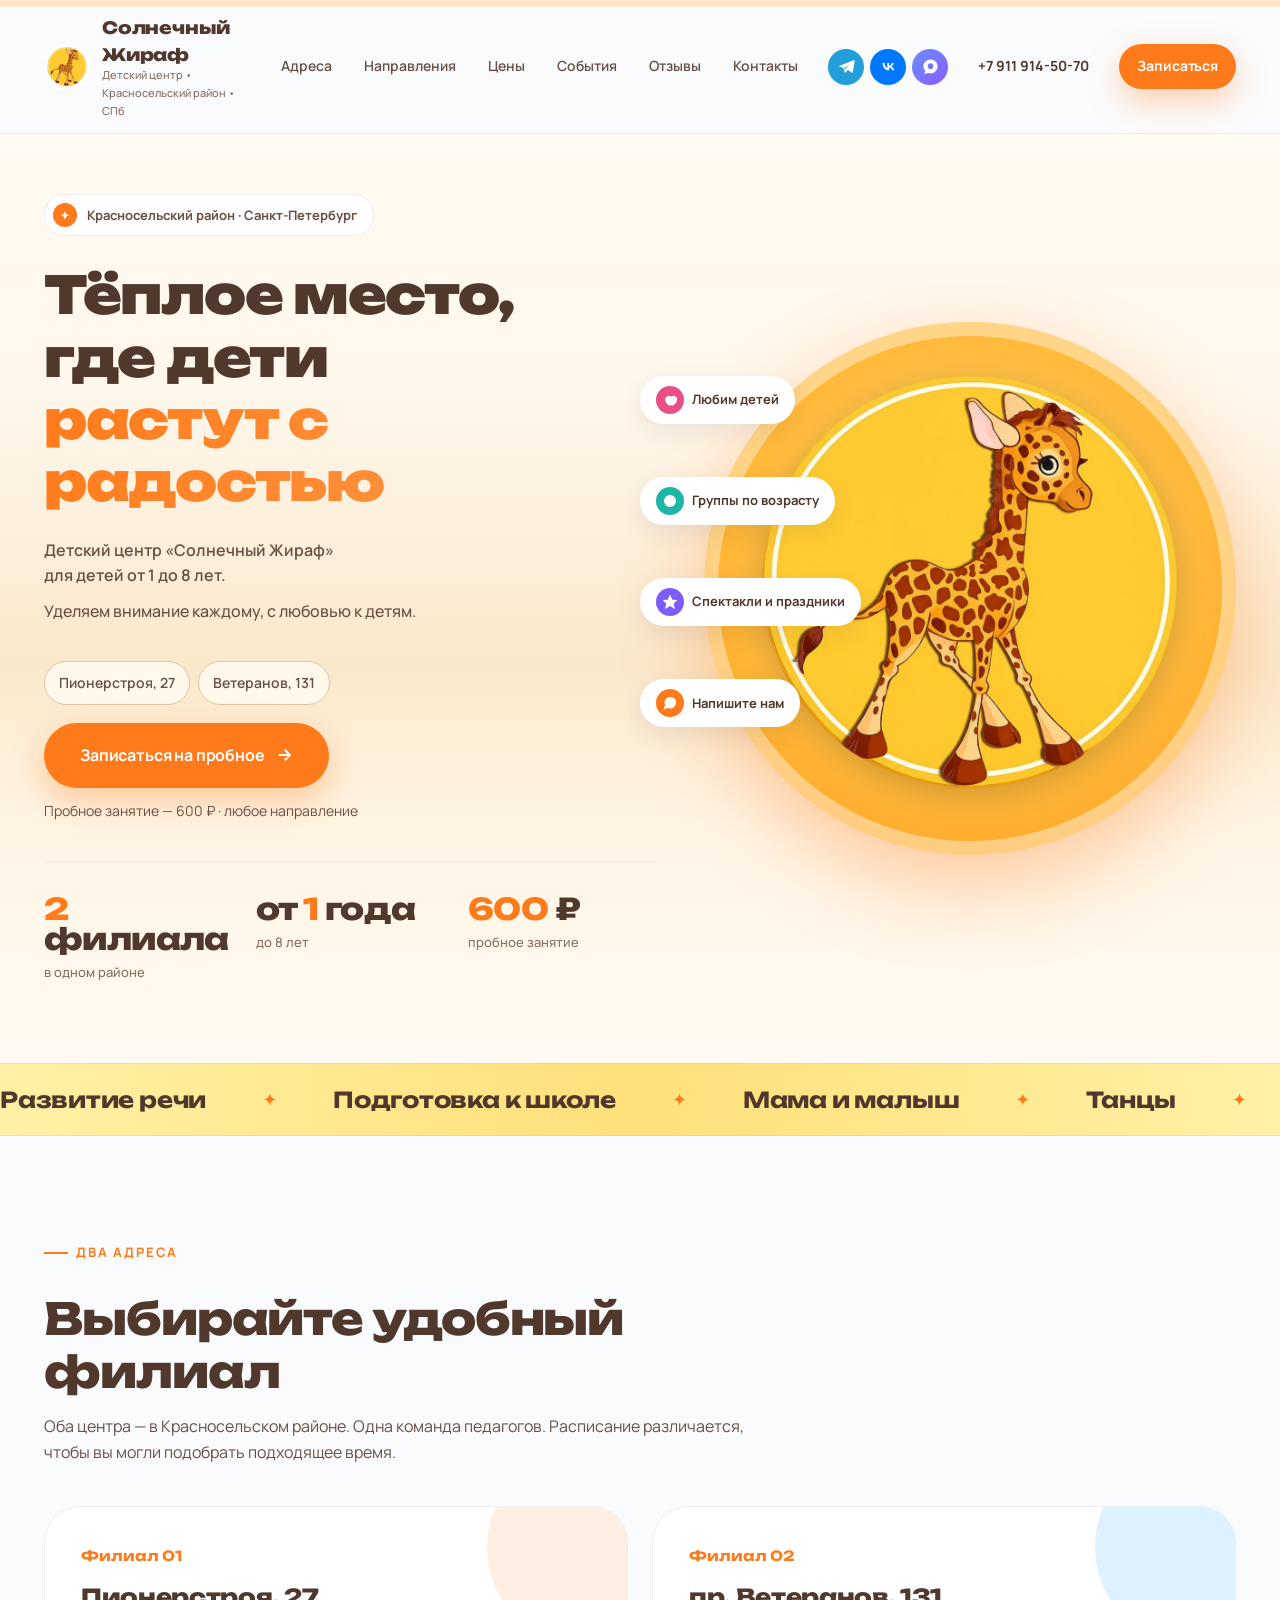
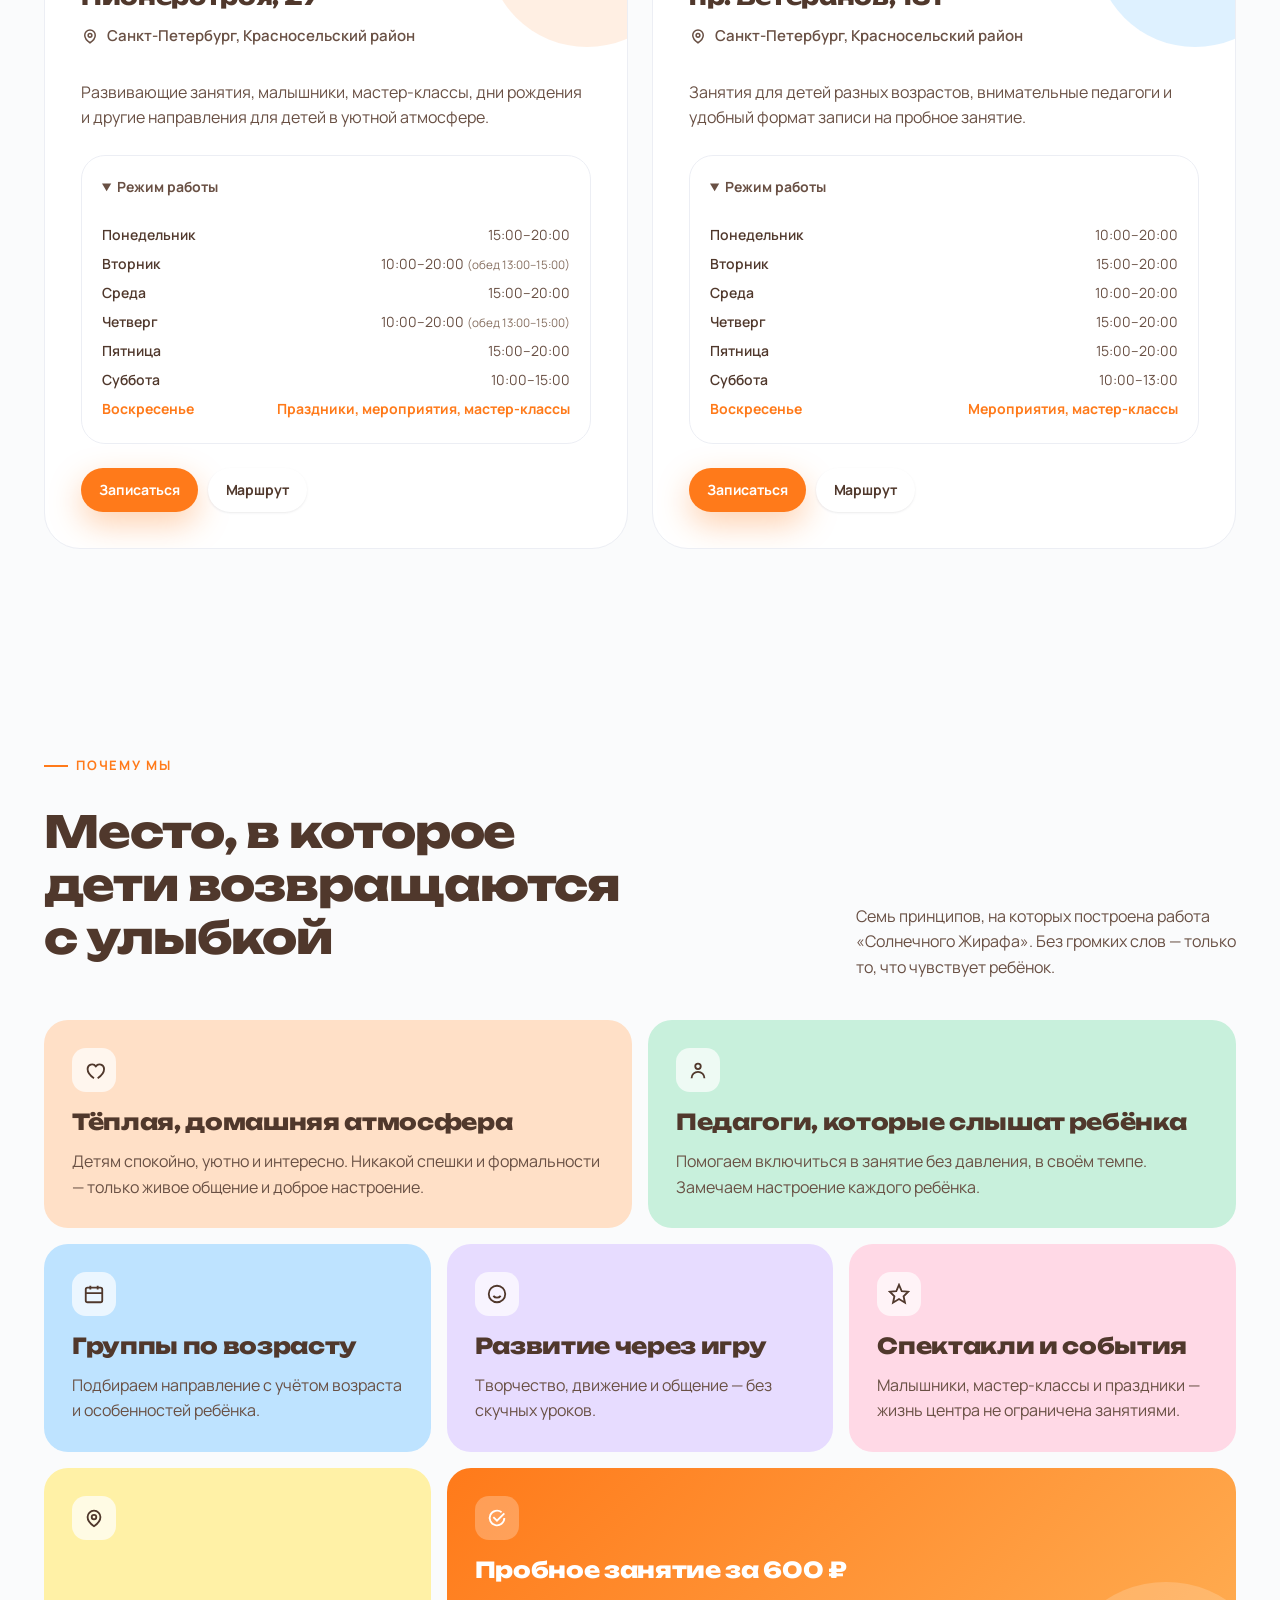
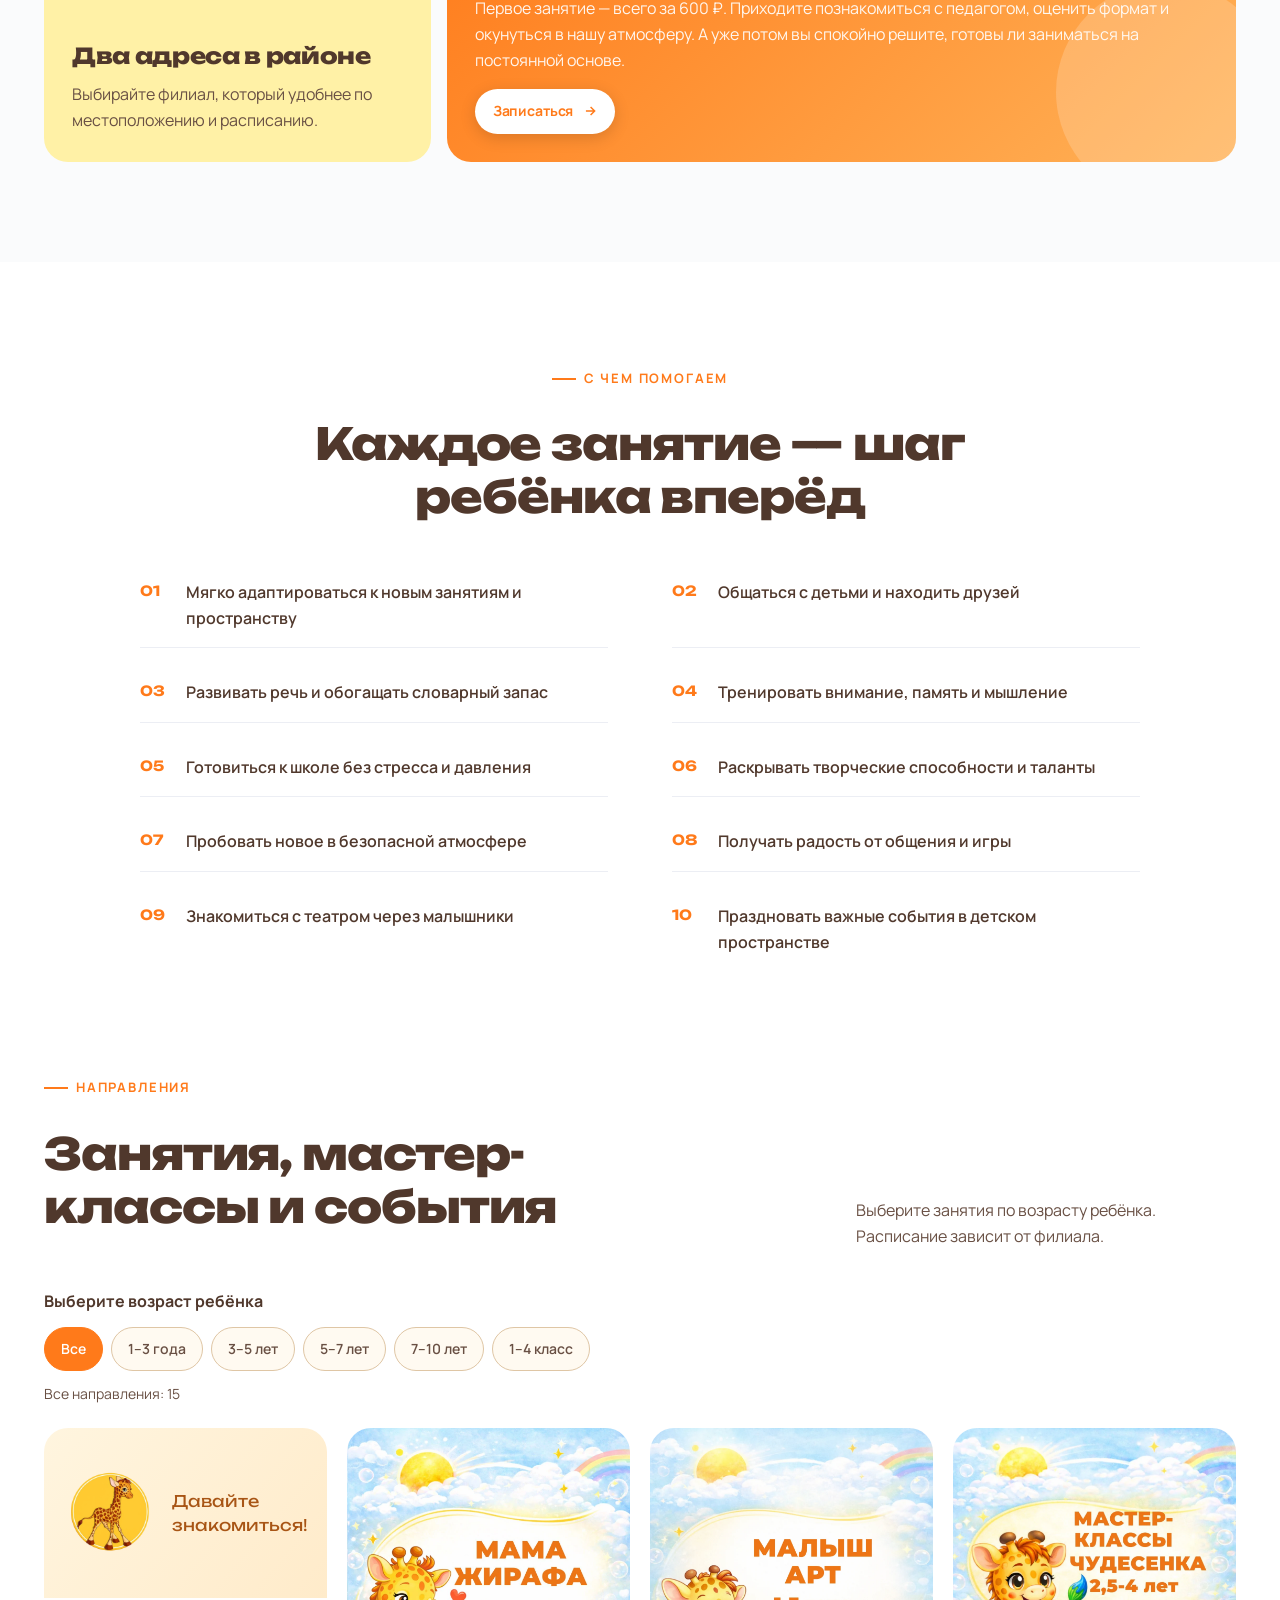
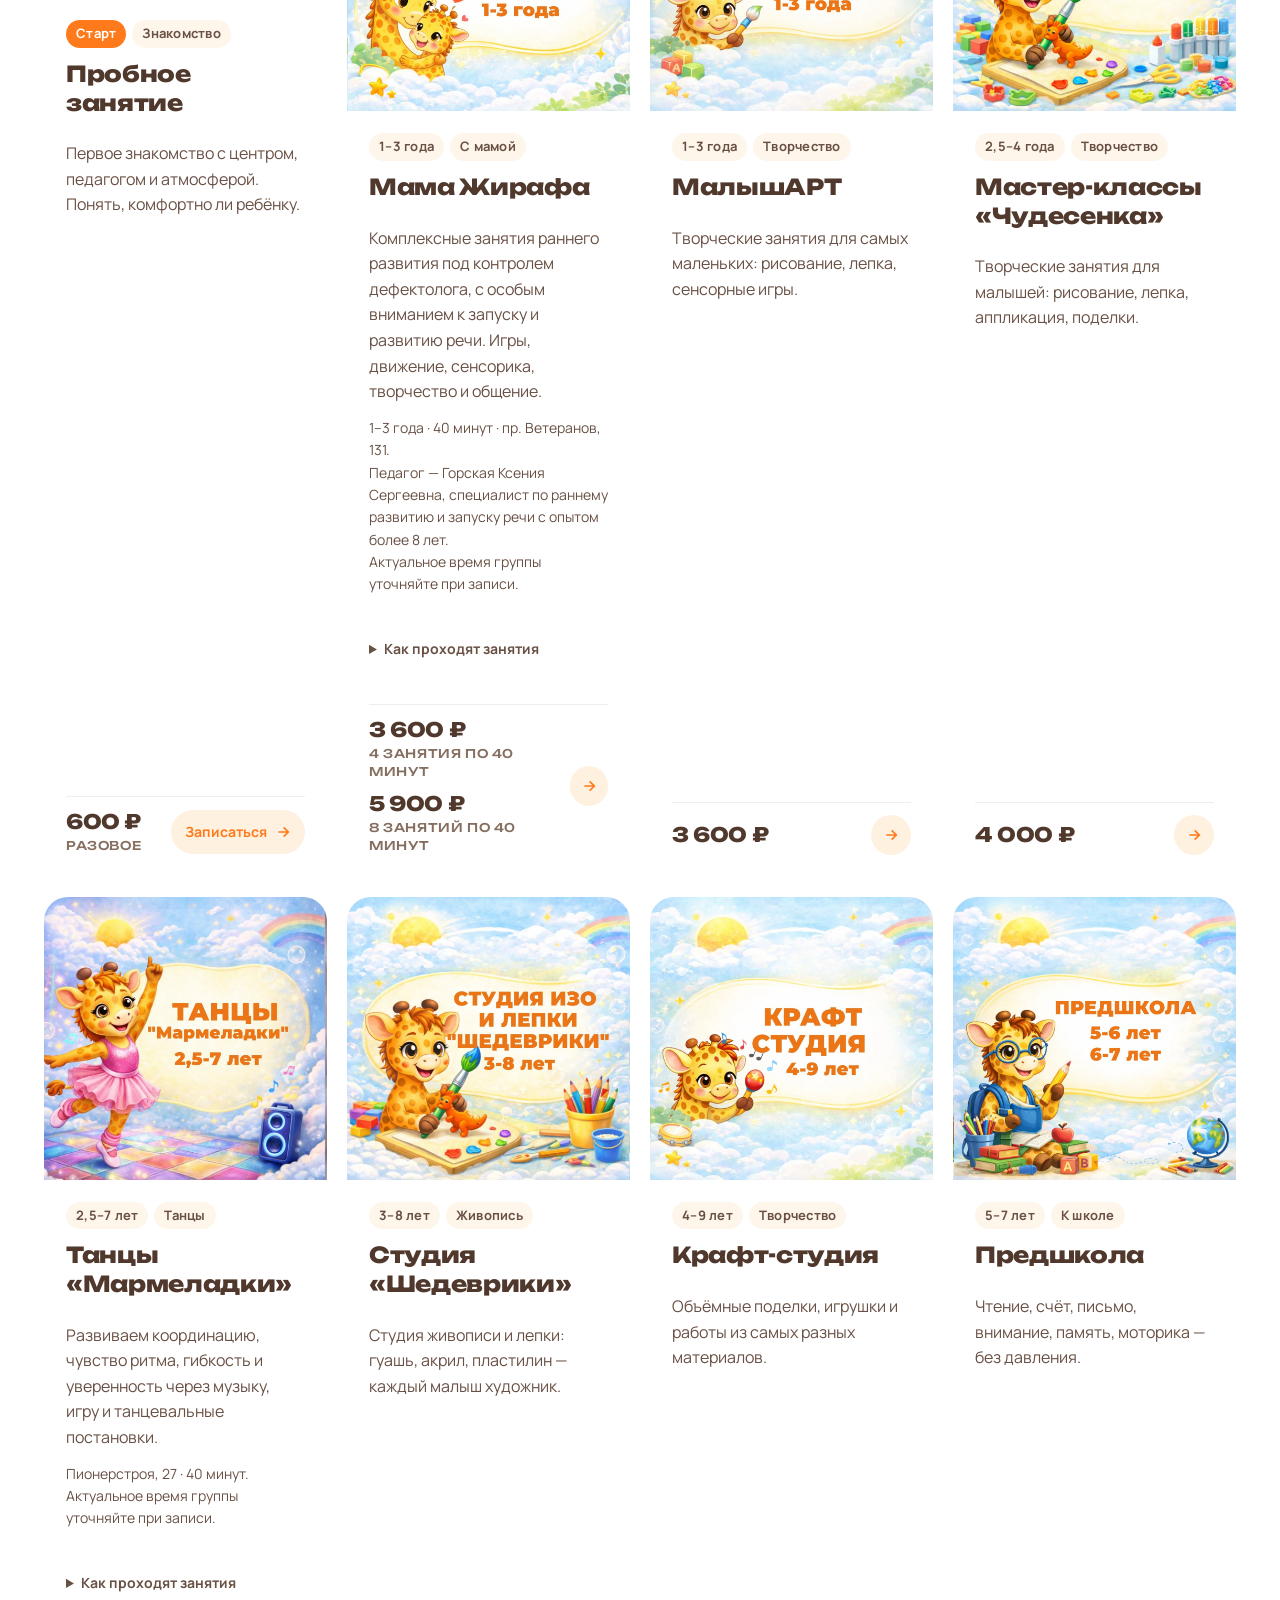
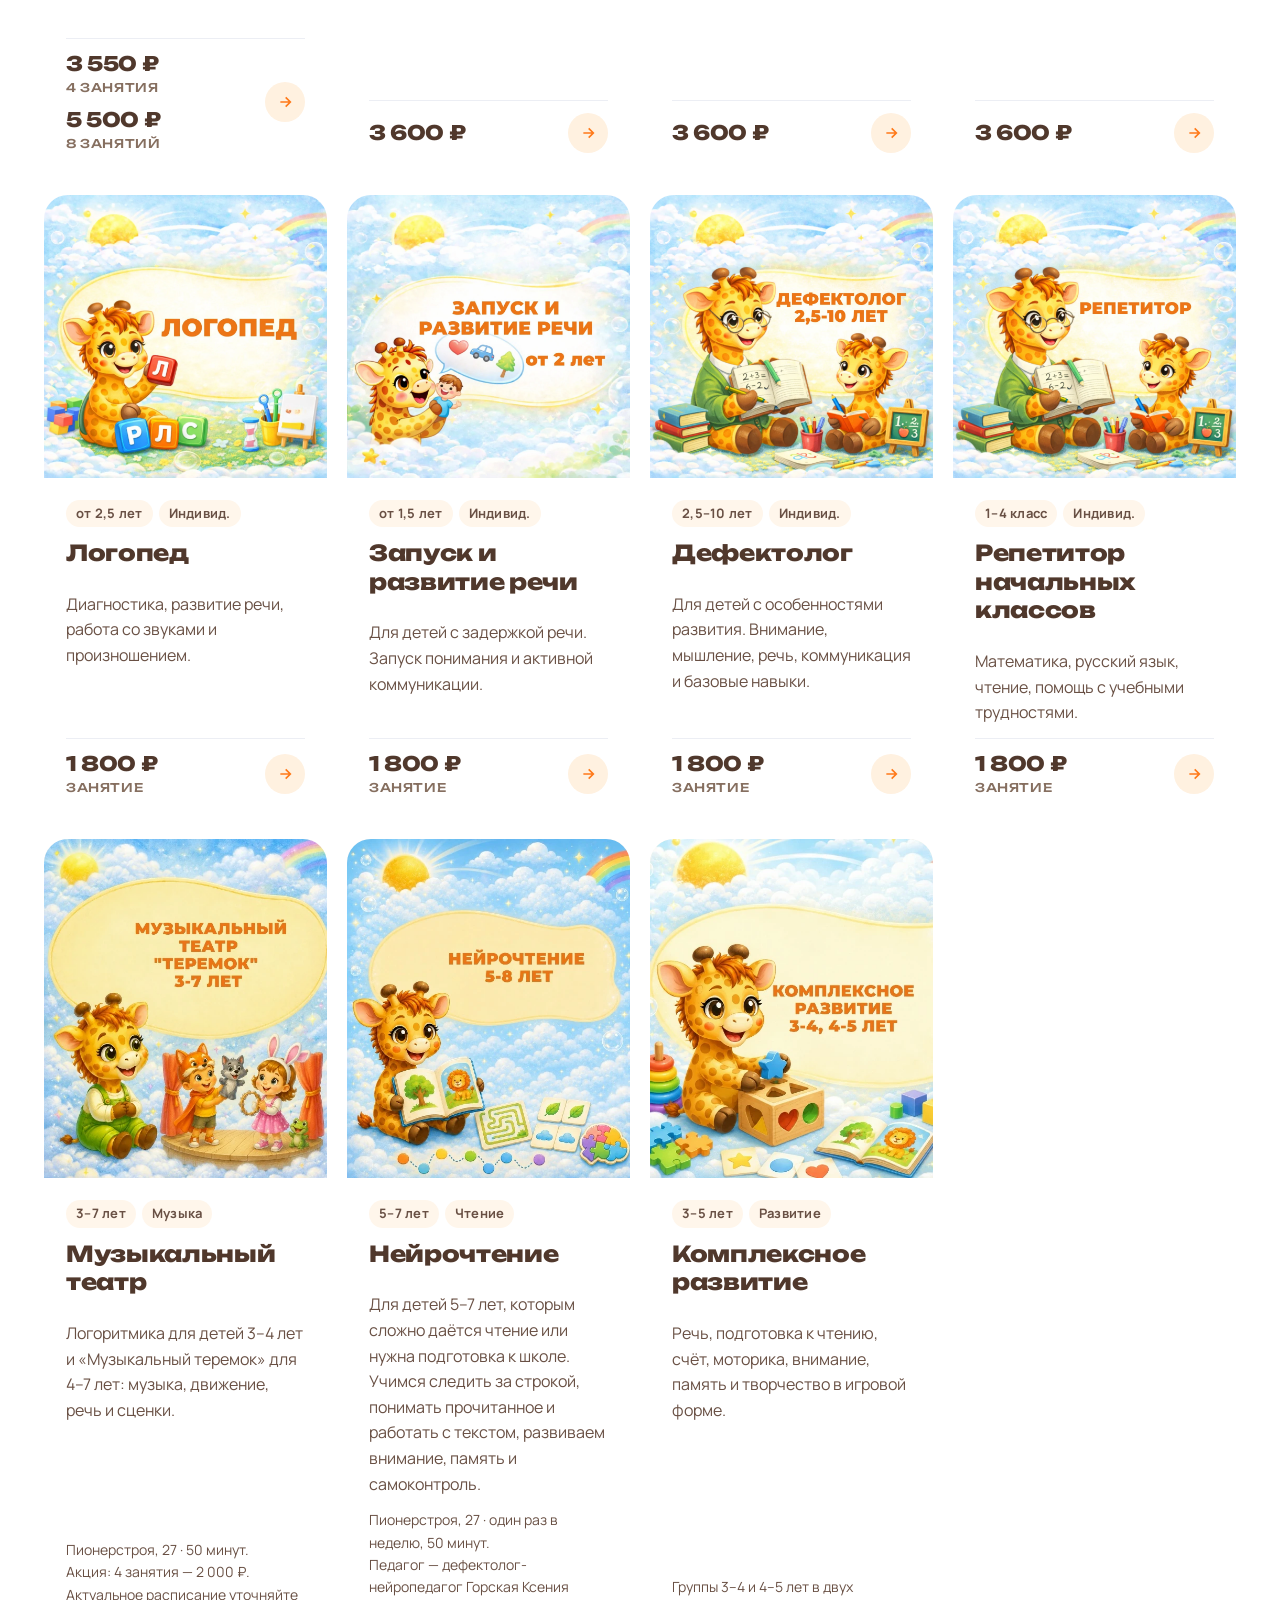
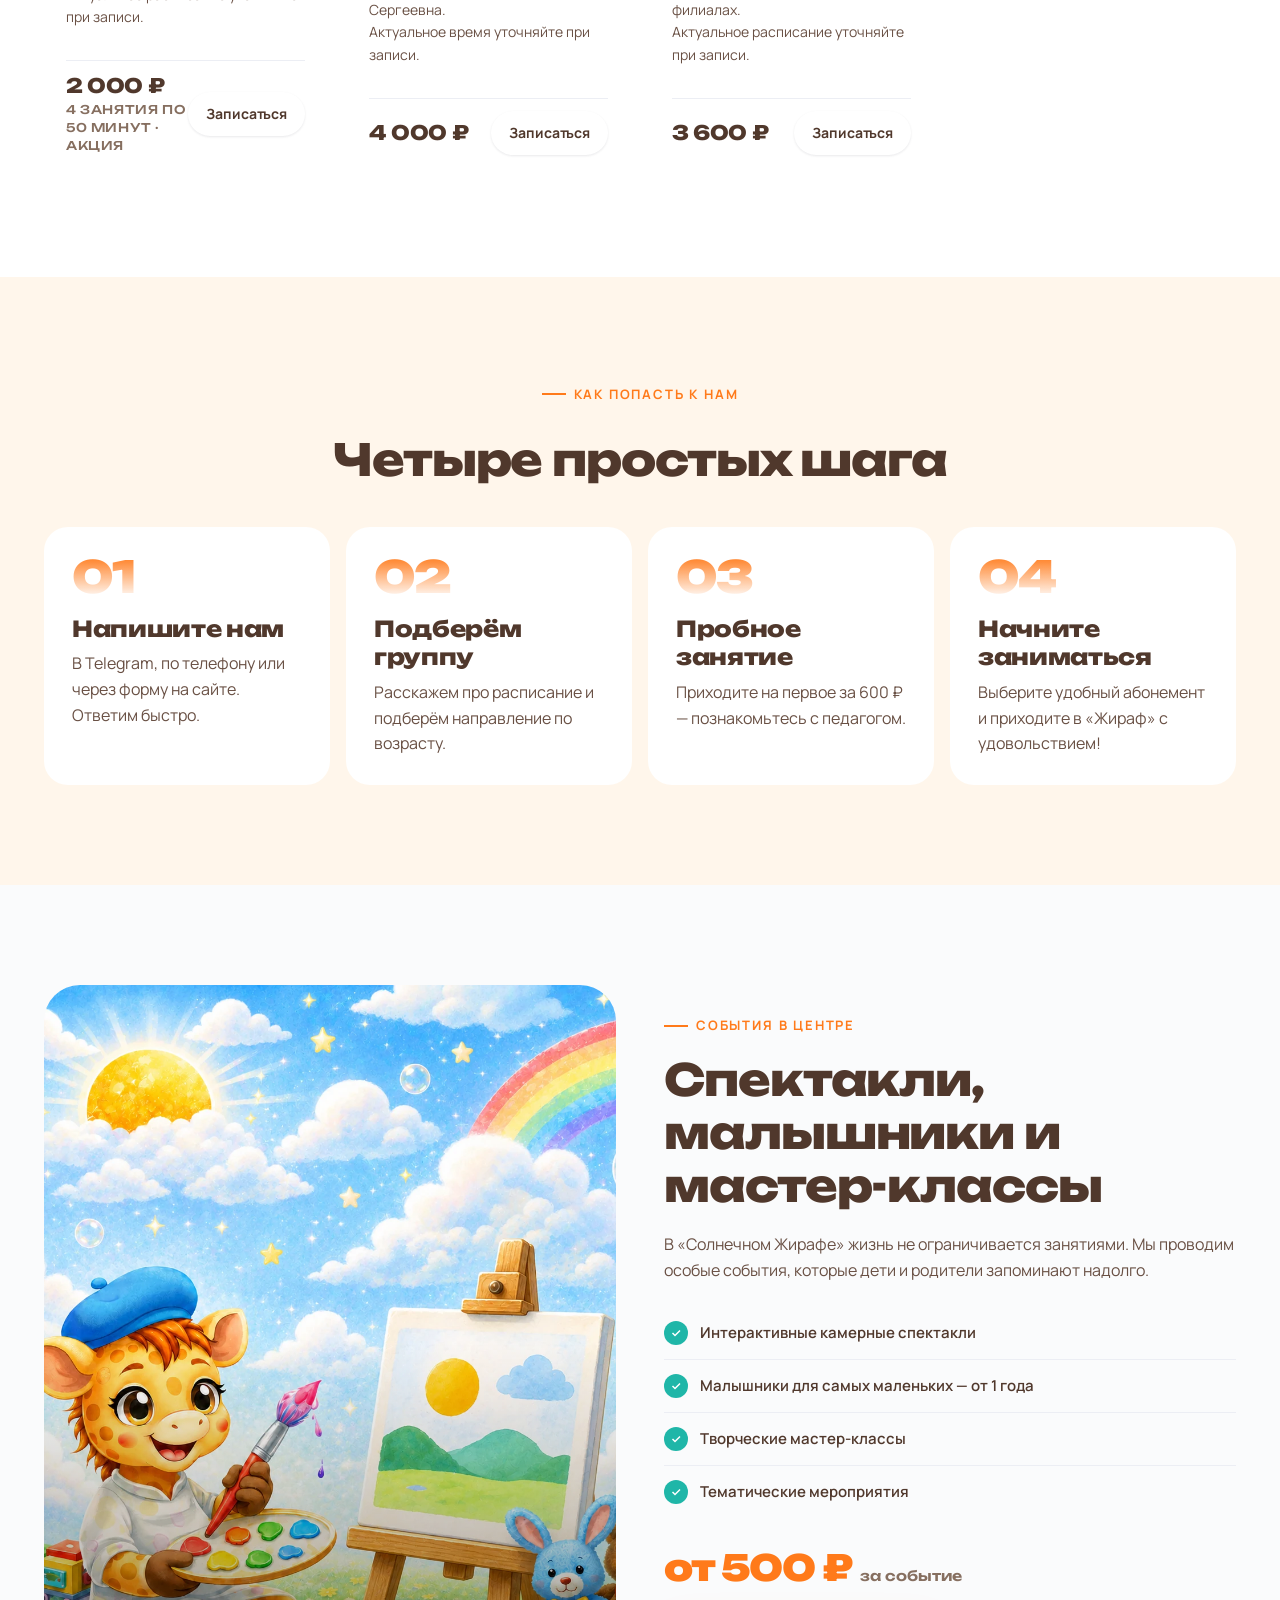
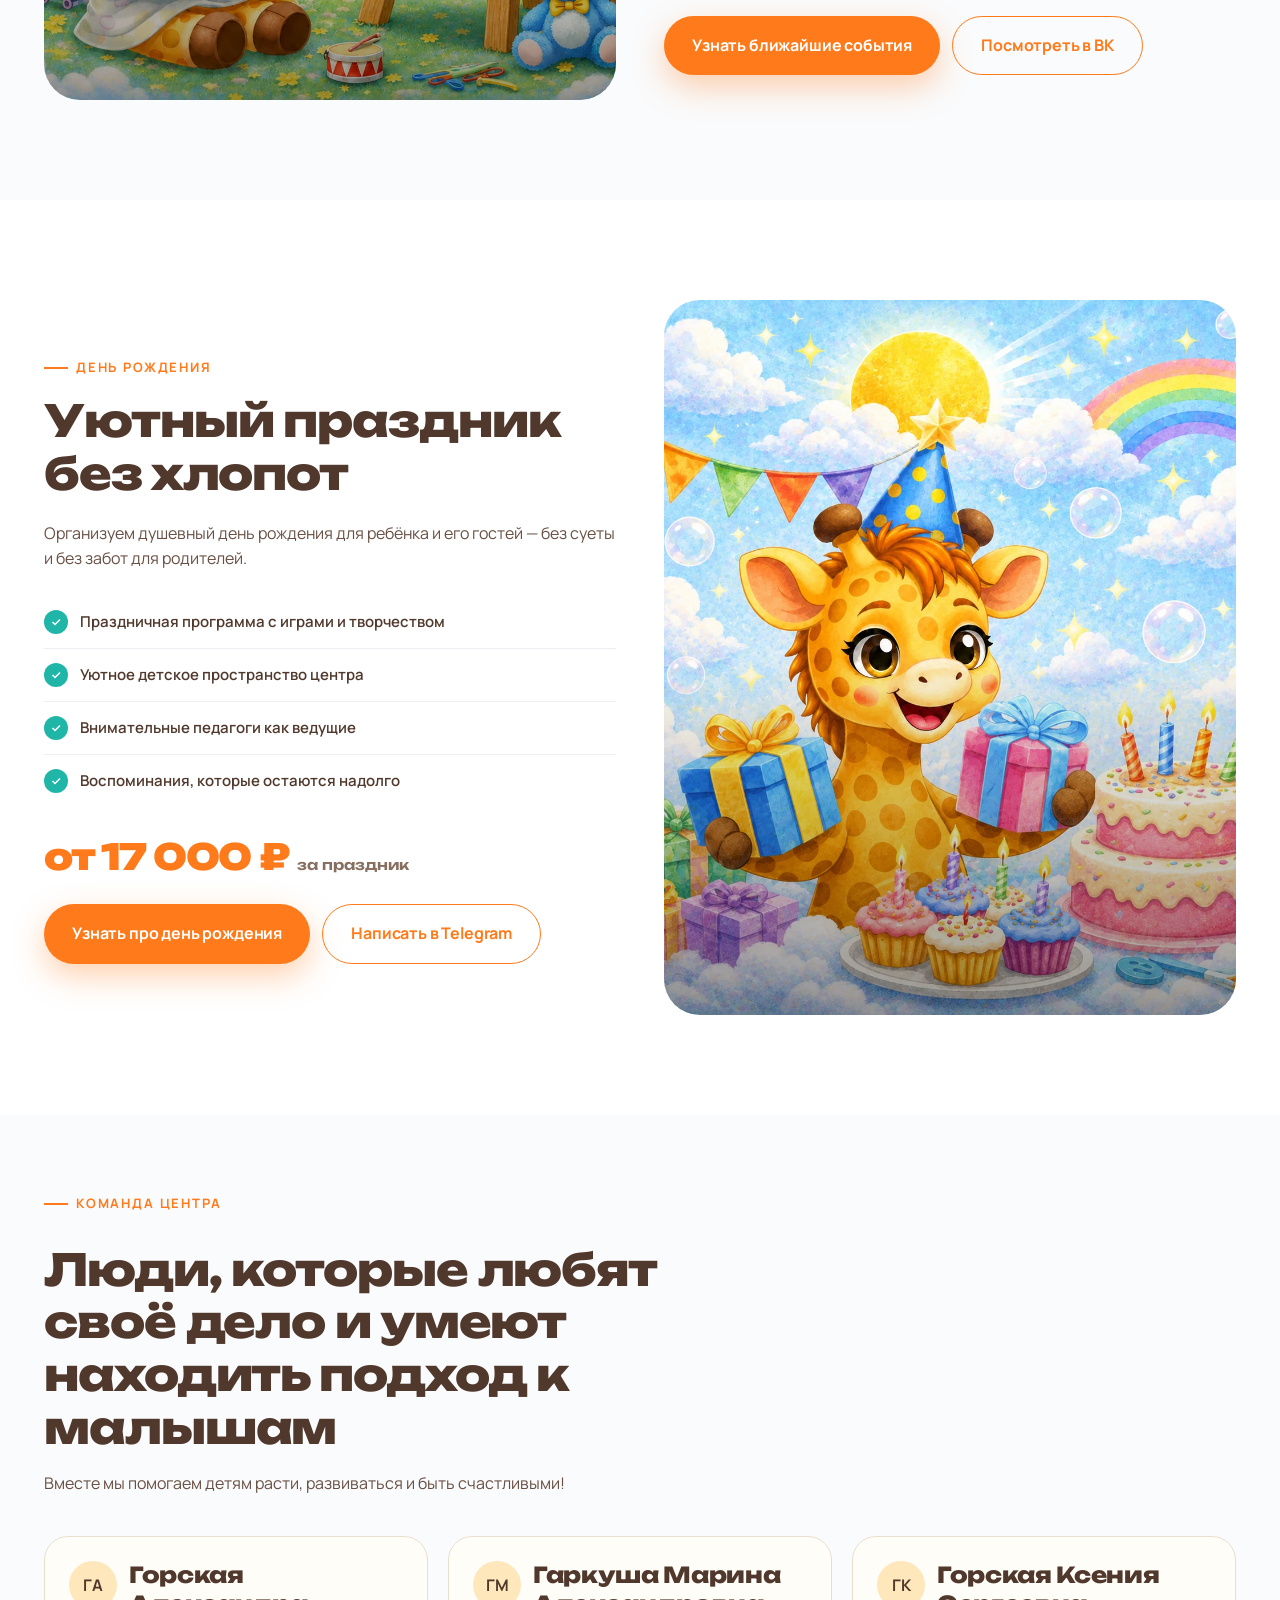
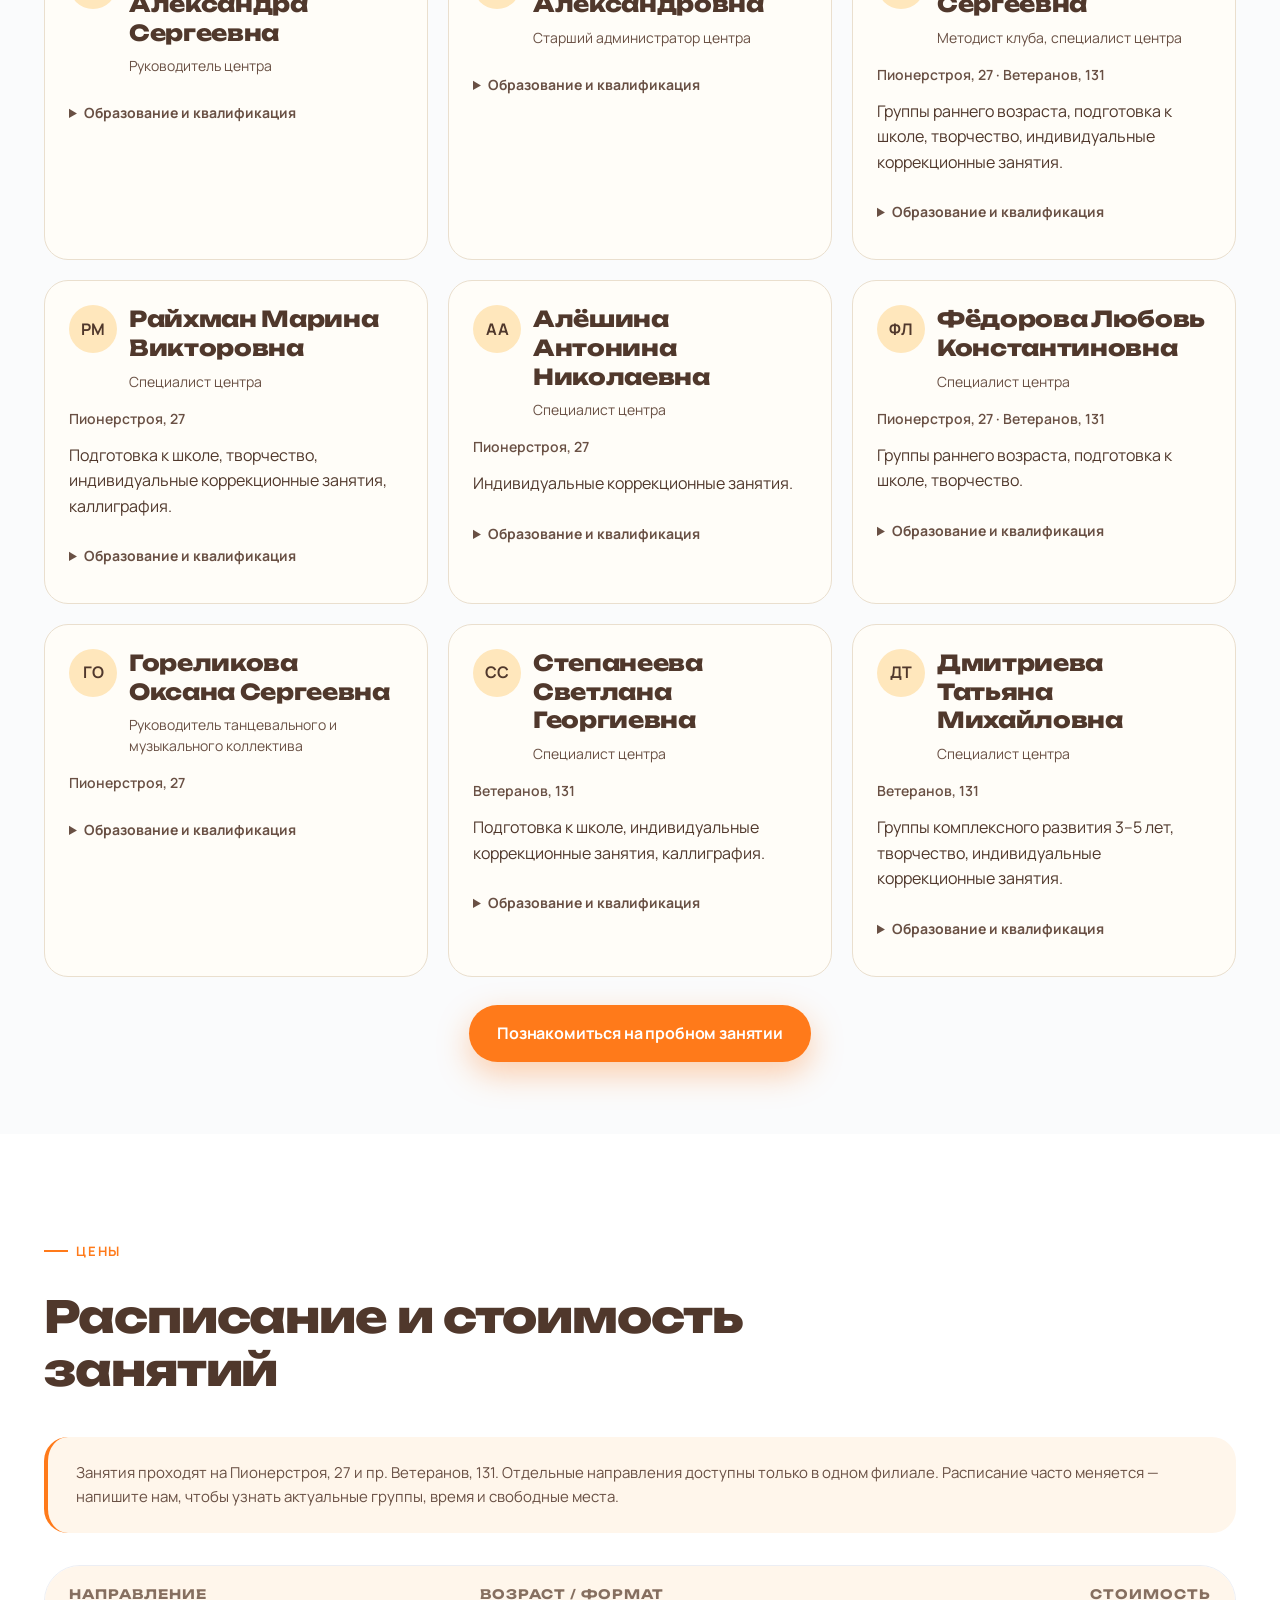
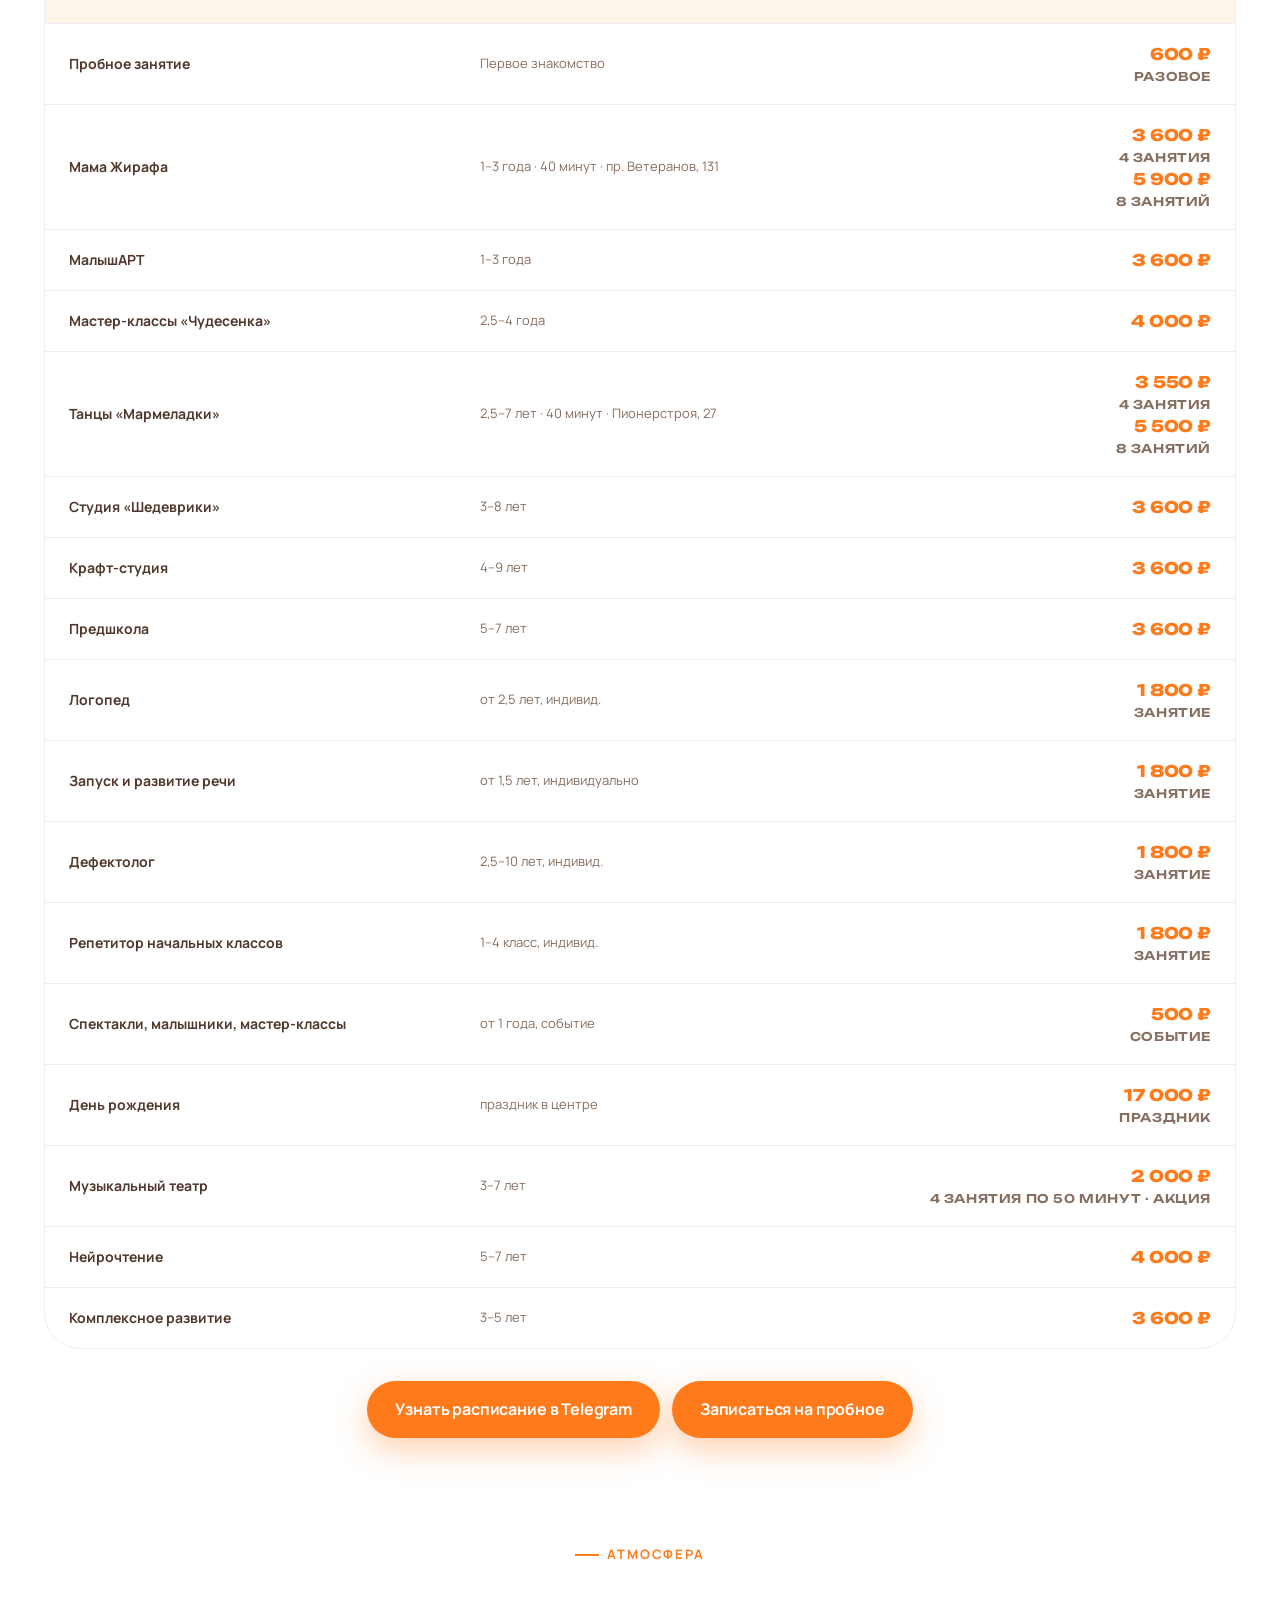
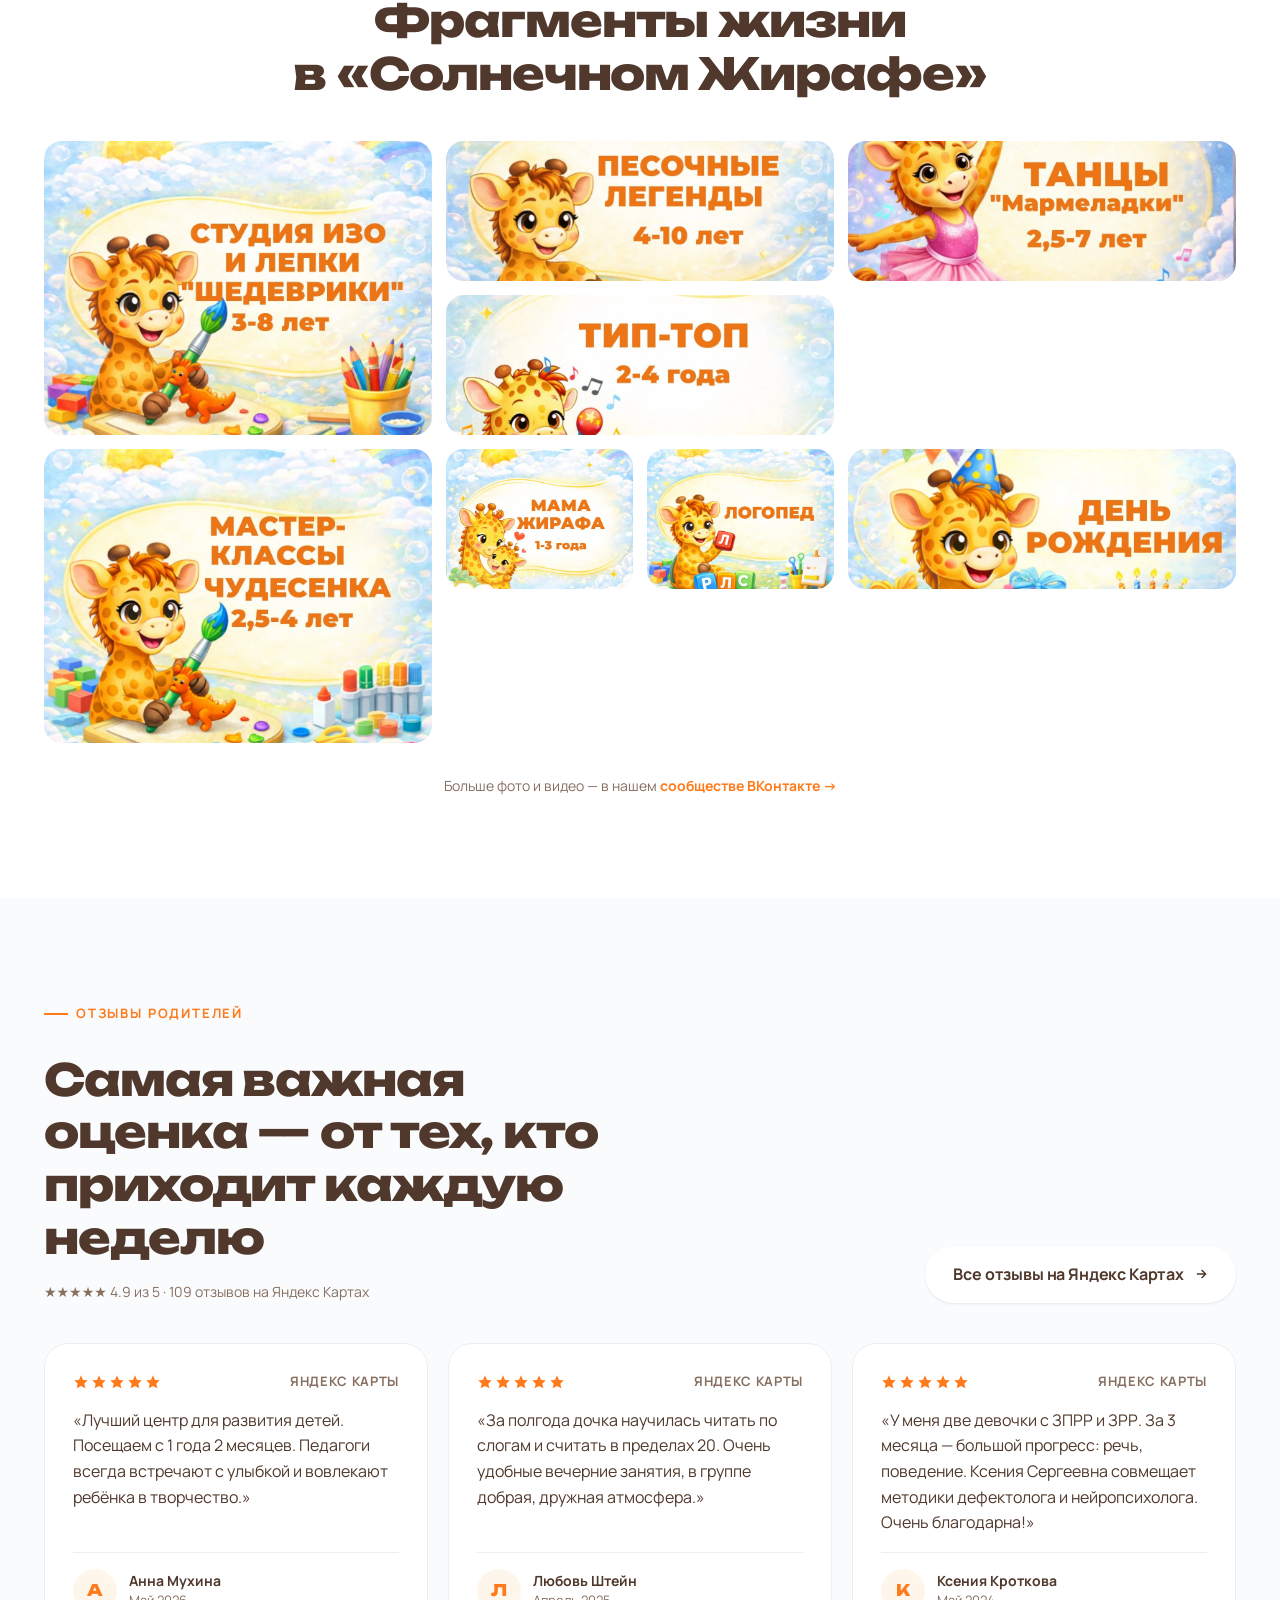
==== commit 56100c16: "Add client-provided team profiles and qualifications" ====
--- a/index.html
+++ b/index.html
@@ -1836,28 +1836,7 @@
 </section>
 
 <!-- ===================== TEACHERS ===================== -->
-<section class="section section--tight" id="teachers">
-  <div class="wrap">
-    <div class="teachers fi">
-      <div class="teachers__inner">
-        <div class="eyebrow" style="justify-content:center;">Наши педагоги</div>
-        <h2 style="margin-top:18px;">Люди, которые любят своё дело и умеют находить подход к малышам</h2>
-        <p>С детьми работают педагоги, для которых важно не только развитие, но и настроение ребёнка — чтобы было спокойно, интересно и хотелось вернуться снова. Мы не торопим и не давим. Каждый ребёнок получает внимание и право двигаться в своём темпе.</p>
-        <div class="teachers__chips">
-          <span>Любят детей</span>
-          <span>Профильное образование</span>
-          <span>Слышат каждого ребёнка</span>
-          <span>Мягкая адаптация</span>
-          <span>Творческий подход</span>
-        </div>
-        <a href="#register" class="btn btn--orange btn--lg">
-          Познакомиться на пробном занятии
-          <svg class="arr" viewBox="0 0 24 24" fill="none" stroke="currentColor" stroke-width="2.5" width="18" height="18"><path d="M5 12h14M13 5l7 7-7 7"/></svg>
-        </a>
-      </div>
-    </div>
-  </div>
-</section>
+<section class="section section--tight" id="teachers"><div class="wrap"><div class="shead"><div class="eyebrow">Команда центра</div><h2>Люди, которые любят своё дело и умеют находить подход к малышам</h2><p>Вместе мы помогаем детям расти, развиваться и быть счастливыми!</p></div><div class="team-grid"><article class="team-card"><div class="team-card__head"><div class="team-card__initials" aria-hidden="true">ГА</div><div><h3>Горская Александра Сергеевна</h3><p class="team-card__role">Руководитель центра</p></div></div><details class="direction-details"><summary>Образование и квалификация</summary><p>Высшее специальное (дефектологическое) образование. Логопед, учитель начальных классов, психолог, педагог раннего развития.</p></details></article><article class="team-card"><div class="team-card__head"><div class="team-card__initials" aria-hidden="true">ГМ</div><div><h3>Гаркуша Марина Александровна</h3><p class="team-card__role">Старший администратор центра</p></div></div><details class="direction-details"><summary>Образование и квалификация</summary><p>Среднее профессиональное образование. Повышение квалификации по курсу «Администратор детского центра».</p></details></article><article class="team-card"><div class="team-card__head"><div class="team-card__initials" aria-hidden="true">ГК</div><div><h3>Горская Ксения Сергеевна</h3><p class="team-card__role">Методист клуба, специалист центра</p></div></div><p class="team-card__branch">Пионерстроя, 27 · Ветеранов, 131</p><p class="team-card__directions">Группы раннего возраста, подготовка к школе, творчество, индивидуальные коррекционные занятия.</p><details class="direction-details"><summary>Образование и квалификация</summary><p>Высшее специальное (дефектологическое) образование. Специальный психолог, педагог раннего развития, нейропедагог.</p></details></article><article class="team-card"><div class="team-card__head"><div class="team-card__initials" aria-hidden="true">РМ</div><div><h3>Райхман Марина Викторовна</h3><p class="team-card__role">Специалист центра</p></div></div><p class="team-card__branch">Пионерстроя, 27</p><p class="team-card__directions">Подготовка к школе, творчество, индивидуальные коррекционные занятия, каллиграфия.</p><details class="direction-details"><summary>Образование и квалификация</summary><p>Высшее специальное (дефектологическое) образование. Олигофренопедагог, учитель начальных классов.</p></details></article><article class="team-card"><div class="team-card__head"><div class="team-card__initials" aria-hidden="true">АА</div><div><h3>Алёшина Антонина Николаевна</h3><p class="team-card__role">Специалист центра</p></div></div><p class="team-card__branch">Пионерстроя, 27</p><p class="team-card__directions">Индивидуальные коррекционные занятия.</p><details class="direction-details"><summary>Образование и квалификация</summary><p>Высшее специальное (дефектологическое) образование. Олигофренопедагог, логопед, учитель начальных классов.</p></details></article><article class="team-card"><div class="team-card__head"><div class="team-card__initials" aria-hidden="true">ФЛ</div><div><h3>Фёдорова Любовь Константиновна</h3><p class="team-card__role">Специалист центра</p></div></div><p class="team-card__branch">Пионерстроя, 27 · Ветеранов, 131</p><p class="team-card__directions">Группы раннего возраста, подготовка к школе, творчество.</p><details class="direction-details"><summary>Образование и квалификация</summary><p>Высшее образование. Профессиональная переподготовка «Педагог дошкольного образования», «Педагог раннего развития».</p></details></article><article class="team-card"><div class="team-card__head"><div class="team-card__initials" aria-hidden="true">ГО</div><div><h3>Гореликова Оксана Сергеевна</h3><p class="team-card__role">Руководитель танцевального и музыкального коллектива</p></div></div><p class="team-card__branch">Пионерстроя, 27</p><details class="direction-details"><summary>Образование и квалификация</summary><p>Среднее профессиональное образование. Руководитель хореографического коллектива, музыкальный руководитель, преподаватель.</p></details></article><article class="team-card"><div class="team-card__head"><div class="team-card__initials" aria-hidden="true">СС</div><div><h3>Степанеева Светлана Георгиевна</h3><p class="team-card__role">Специалист центра</p></div></div><p class="team-card__branch">Ветеранов, 131</p><p class="team-card__directions">Подготовка к школе, индивидуальные коррекционные занятия, каллиграфия.</p><details class="direction-details"><summary>Образование и квалификация</summary><p>Высшее специальное (дефектологическое) образование. Олигофренопедагог, логопед, учитель начальных классов.</p></details></article><article class="team-card"><div class="team-card__head"><div class="team-card__initials" aria-hidden="true">ДТ</div><div><h3>Дмитриева Татьяна Михайловна</h3><p class="team-card__role">Специалист центра</p></div></div><p class="team-card__branch">Ветеранов, 131</p><p class="team-card__directions">Группы комплексного развития 3–5 лет, творчество, индивидуальные коррекционные занятия.</p><details class="direction-details"><summary>Образование и квалификация</summary><p>Высшее специальное (дефектологическое) образование. Дефектолог, специальный психолог, преподаватель детской аэробики.</p></details></article></div><div class="team-cta"><a href="#register" class="btn btn--orange">Познакомиться на пробном занятии</a></div></div></section>
 
 <!-- ===================== PRICES ===================== -->
 <section class="section" id="prices" style="background:var(--paper);">
@@ -2384,24 +2363,3 @@
 <script src="age-filter.js"></script>
 </body>
 </html>
-
-
-
-
-
-
-
-
-
-
-
-
-
-
-
-
-
-
-
-
-
--- a/typography.css
+++ b/typography.css
@@ -5,6 +5,22 @@
  --text-leading:1.6; --heading-leading:1.2;
 }
 body { font-size:var(--type-body); line-height:var(--text-leading); }
+.team-grid { display:grid; grid-template-columns:repeat(3,minmax(0,1fr)); gap:20px; }
+.team-card { min-width:0; padding:24px; border:1px solid #eadfce; border-radius:24px; background:#fffdf8; }
+.team-card__head { display:flex; gap:12px; align-items:flex-start; }
+.team-card__head>div { min-width:0; }
+.team-card__initials { flex:0 0 48px; height:48px; display:grid; place-items:center; background:#ffe7bc; color:var(--ink); border-radius:50%; font-size:16px; font-weight:700; }
+.team-card h3 { overflow-wrap:anywhere; }
+.team-card__role { font-size:14px; line-height:1.5; color:var(--ink-2); margin-top:8px; }
+.team-card__branch { font-size:14px; line-height:1.5; color:var(--ink-2); margin-top:16px; font-weight:600; }
+.team-card__directions { font-size:16px; line-height:1.6; margin-top:14px; }
+.team-card .direction-details { margin:16px 0 0; }
+.team-card .direction-details summary { font-size:14px; }
+.team-card .direction-details p { font-size:16px; line-height:1.6; }
+.team-cta { margin-top:28px; text-align:center; }
+.team-cta .btn { white-space:normal; }
+@media(max-width:1000px) { .team-grid { grid-template-columns:repeat(2,minmax(0,1fr)); } }
+@media(max-width:600px) { .team-grid { grid-template-columns:minmax(0,1fr); gap:16px; } .team-card { padding:20px; } }
 .october-schedule { margin-block:32px; padding:24px; background:#fff8ec; border:1px solid #ead8bf; border-radius:24px; }
 .october-schedule>p { font-size:14px; line-height:1.6; margin-block:12px 20px; color:var(--ink-2); }
 .october-schedule details { padding-block:14px; border-top:1px solid #ead8bf; }
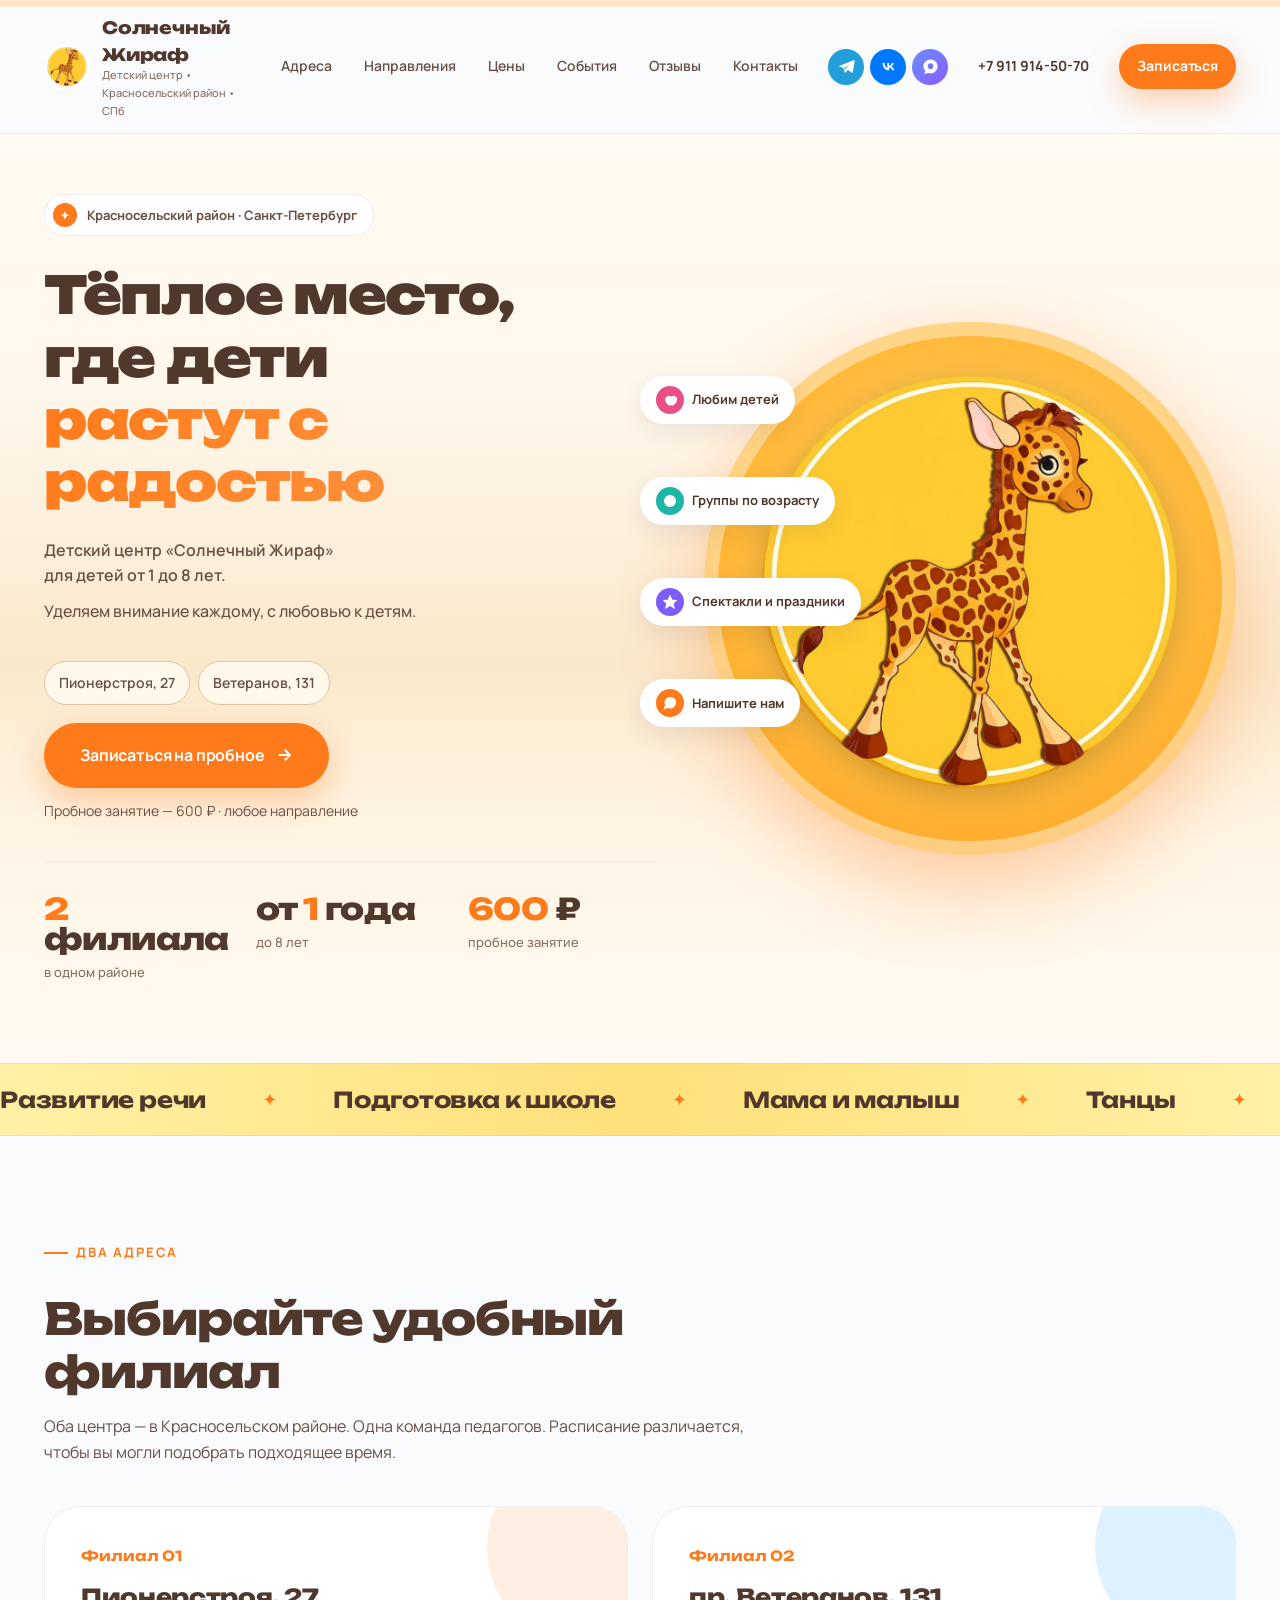
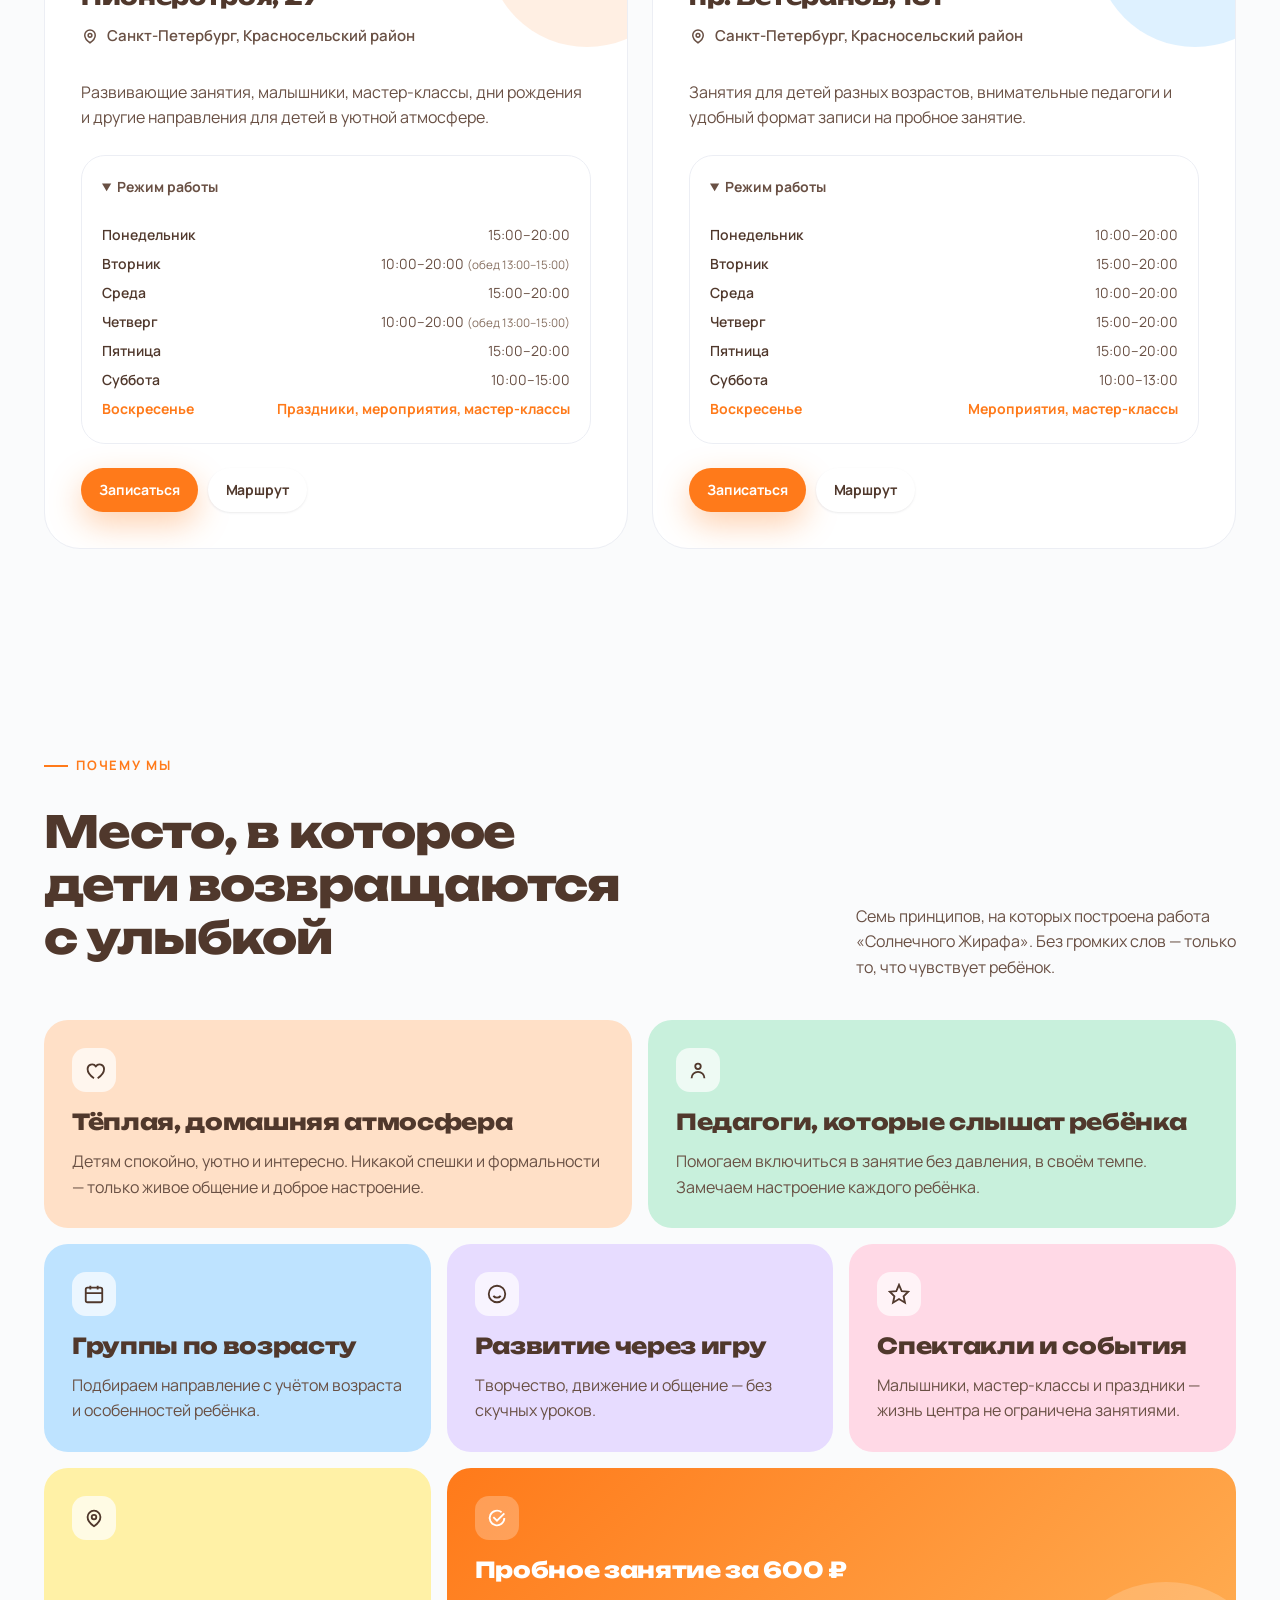
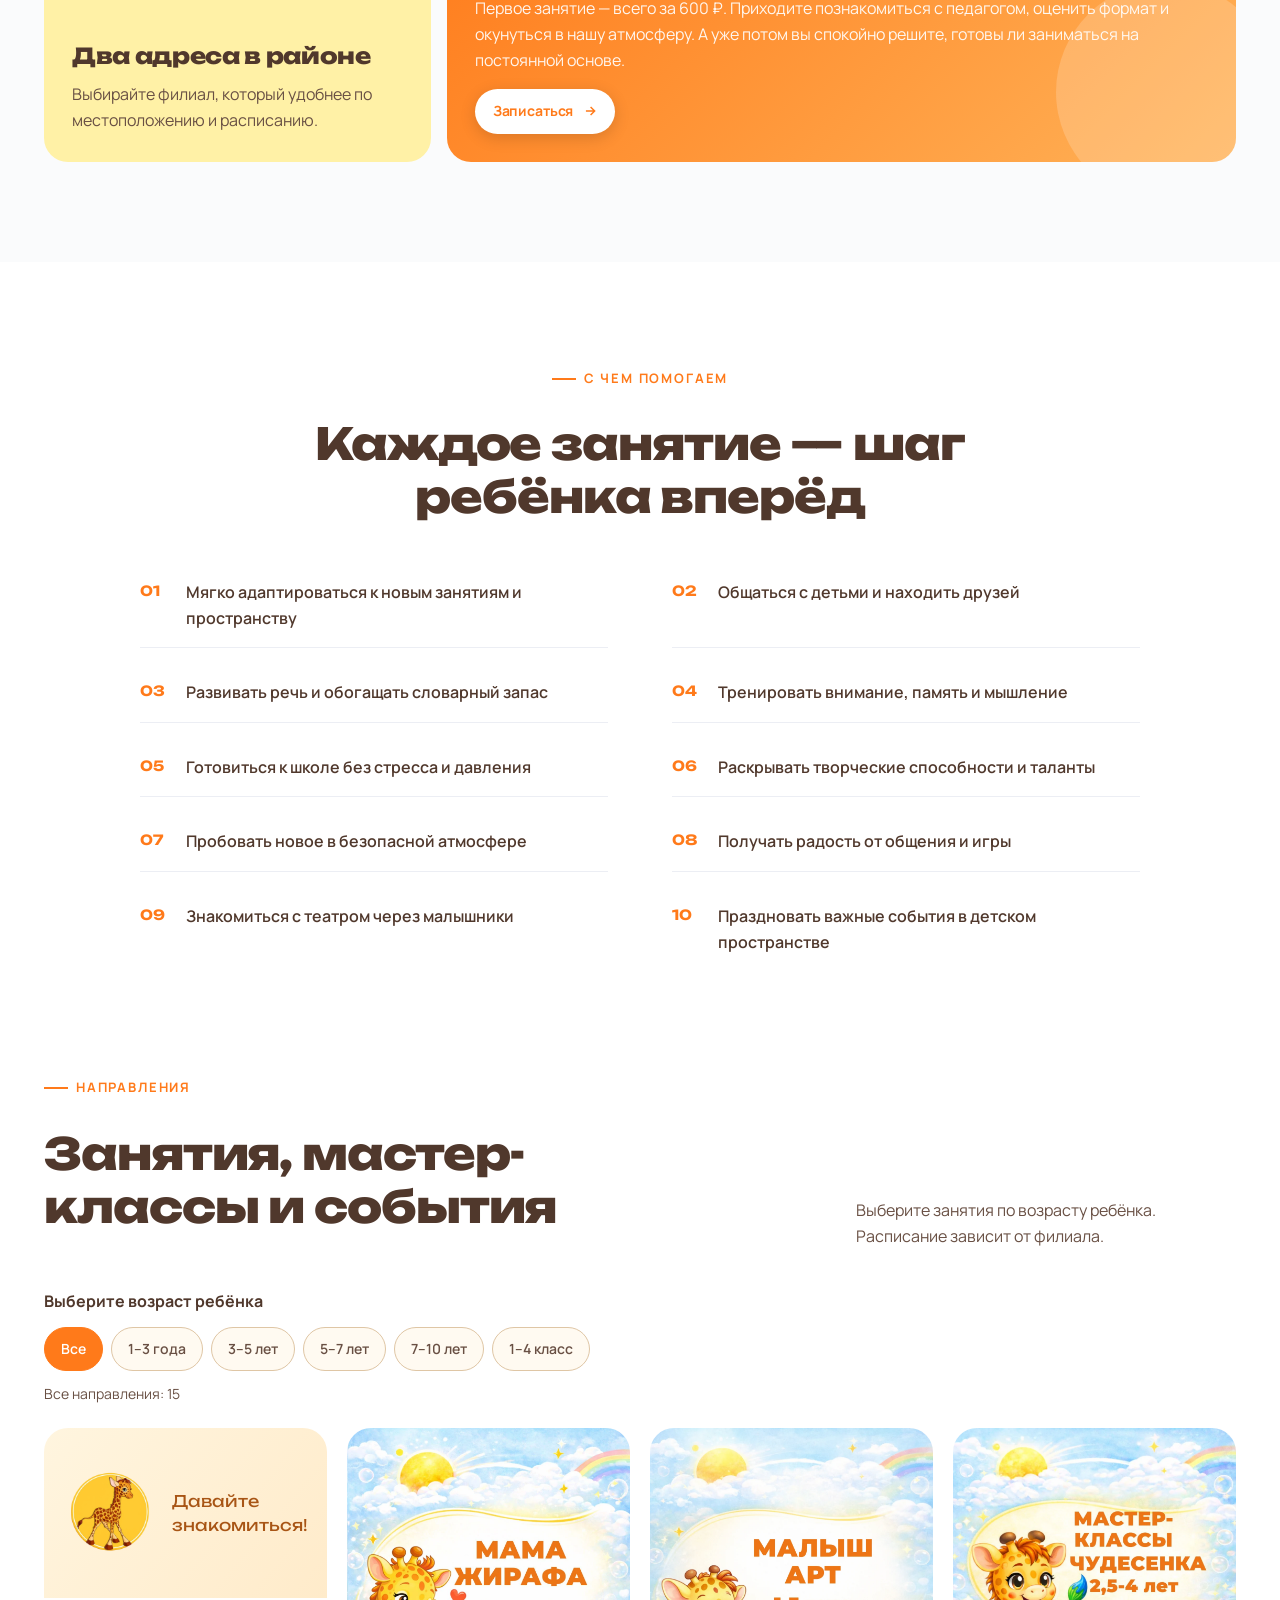
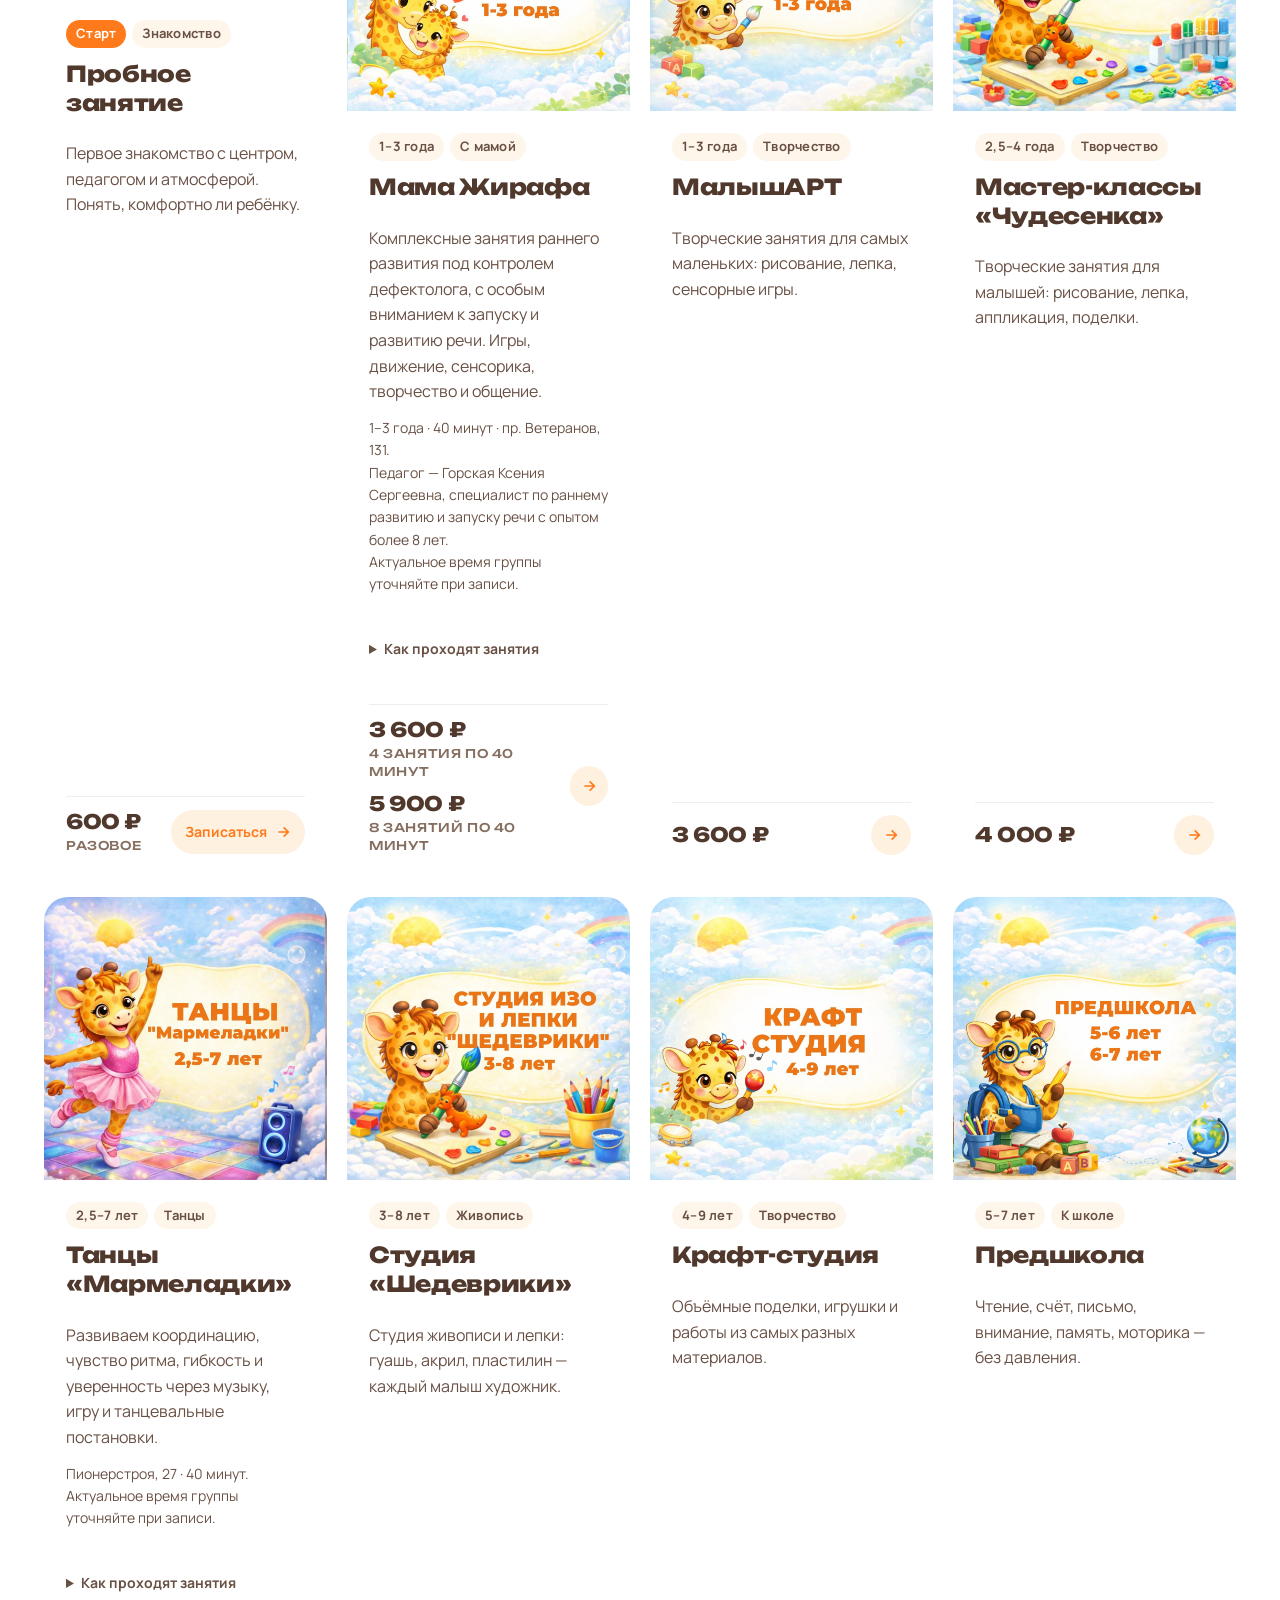
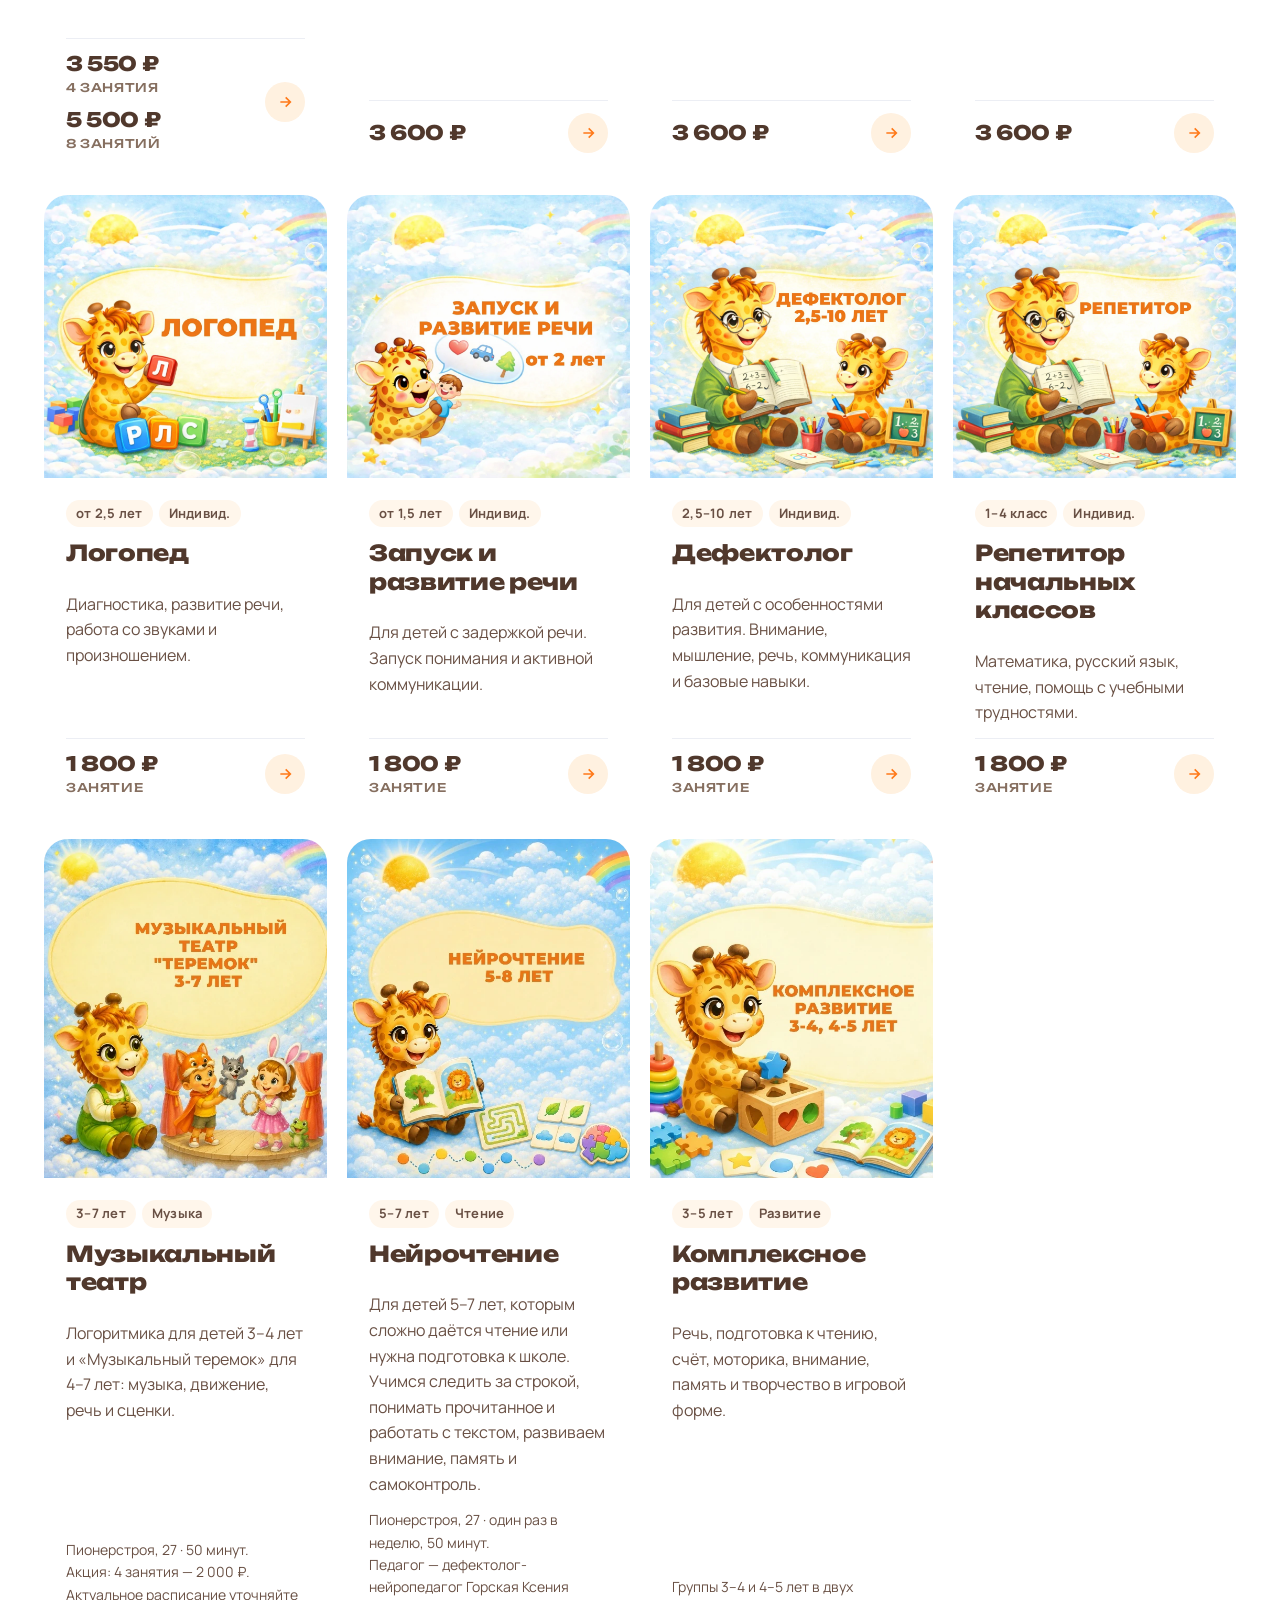
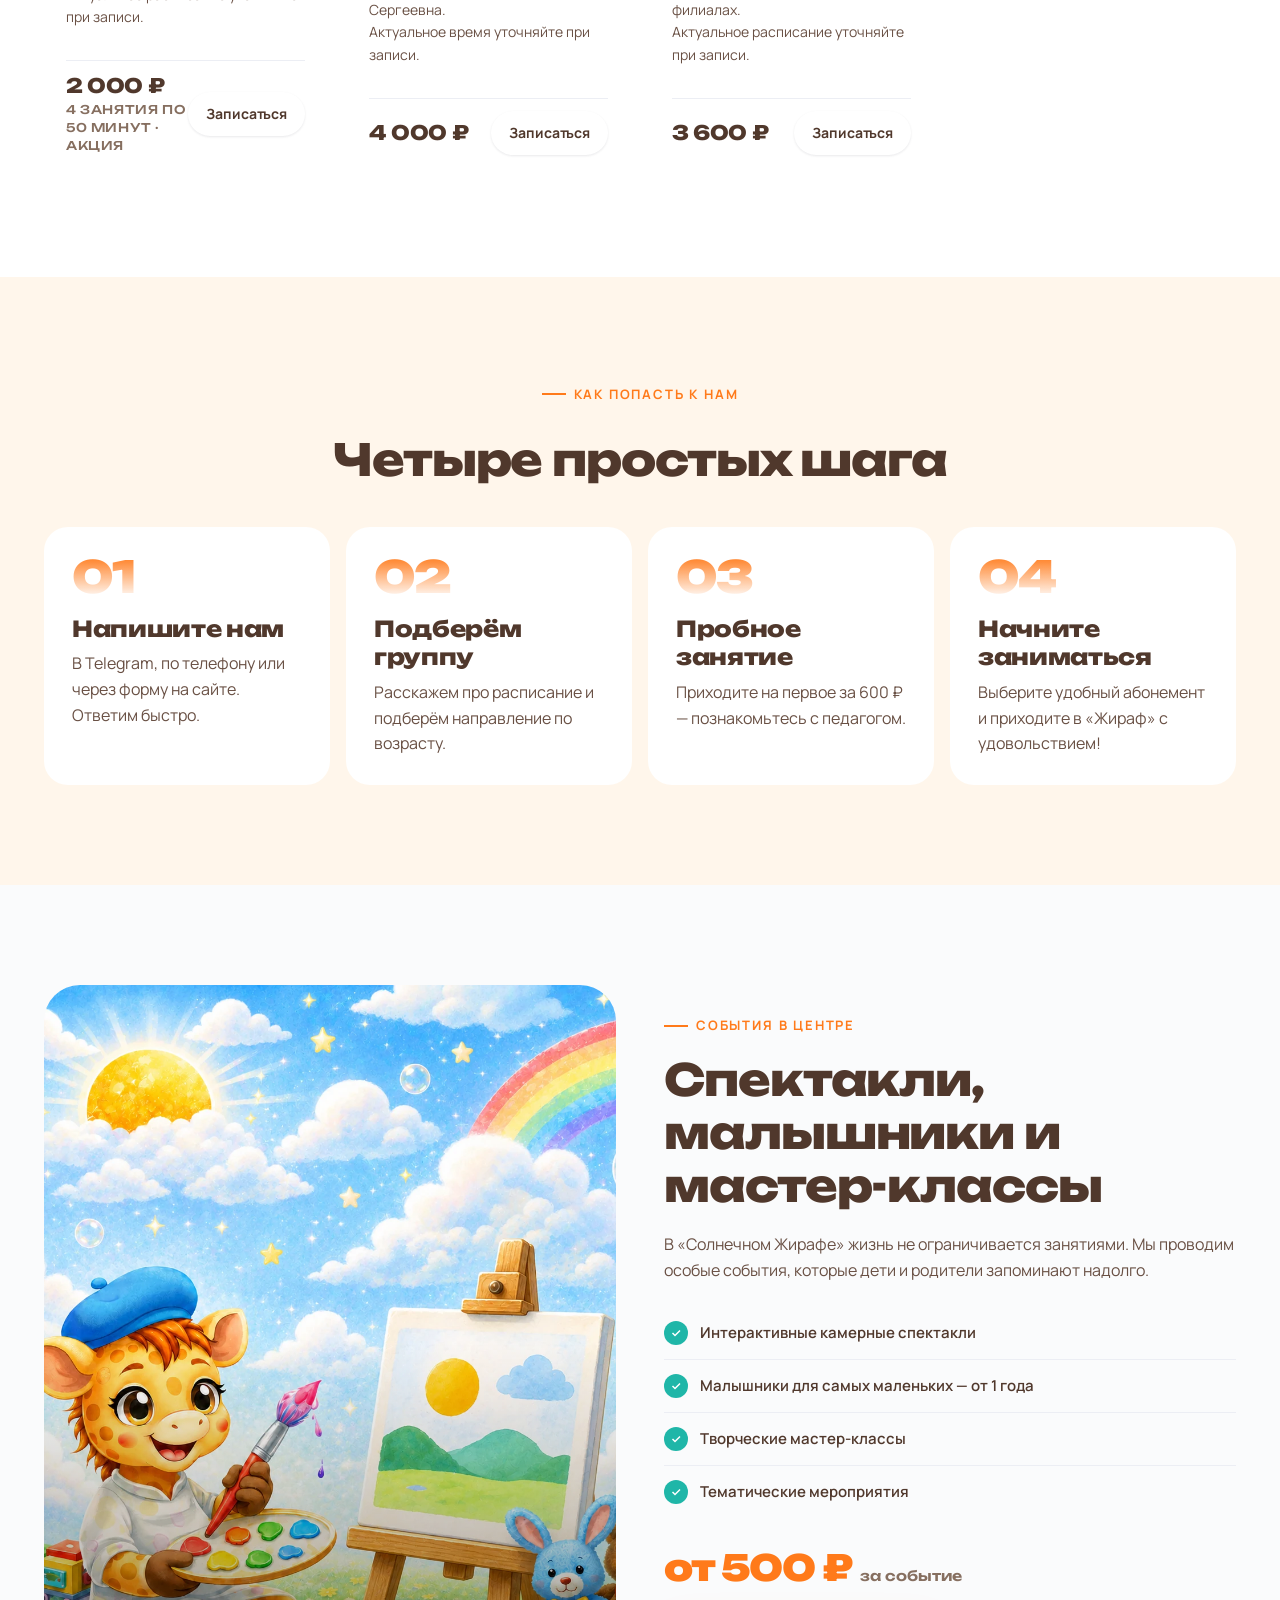
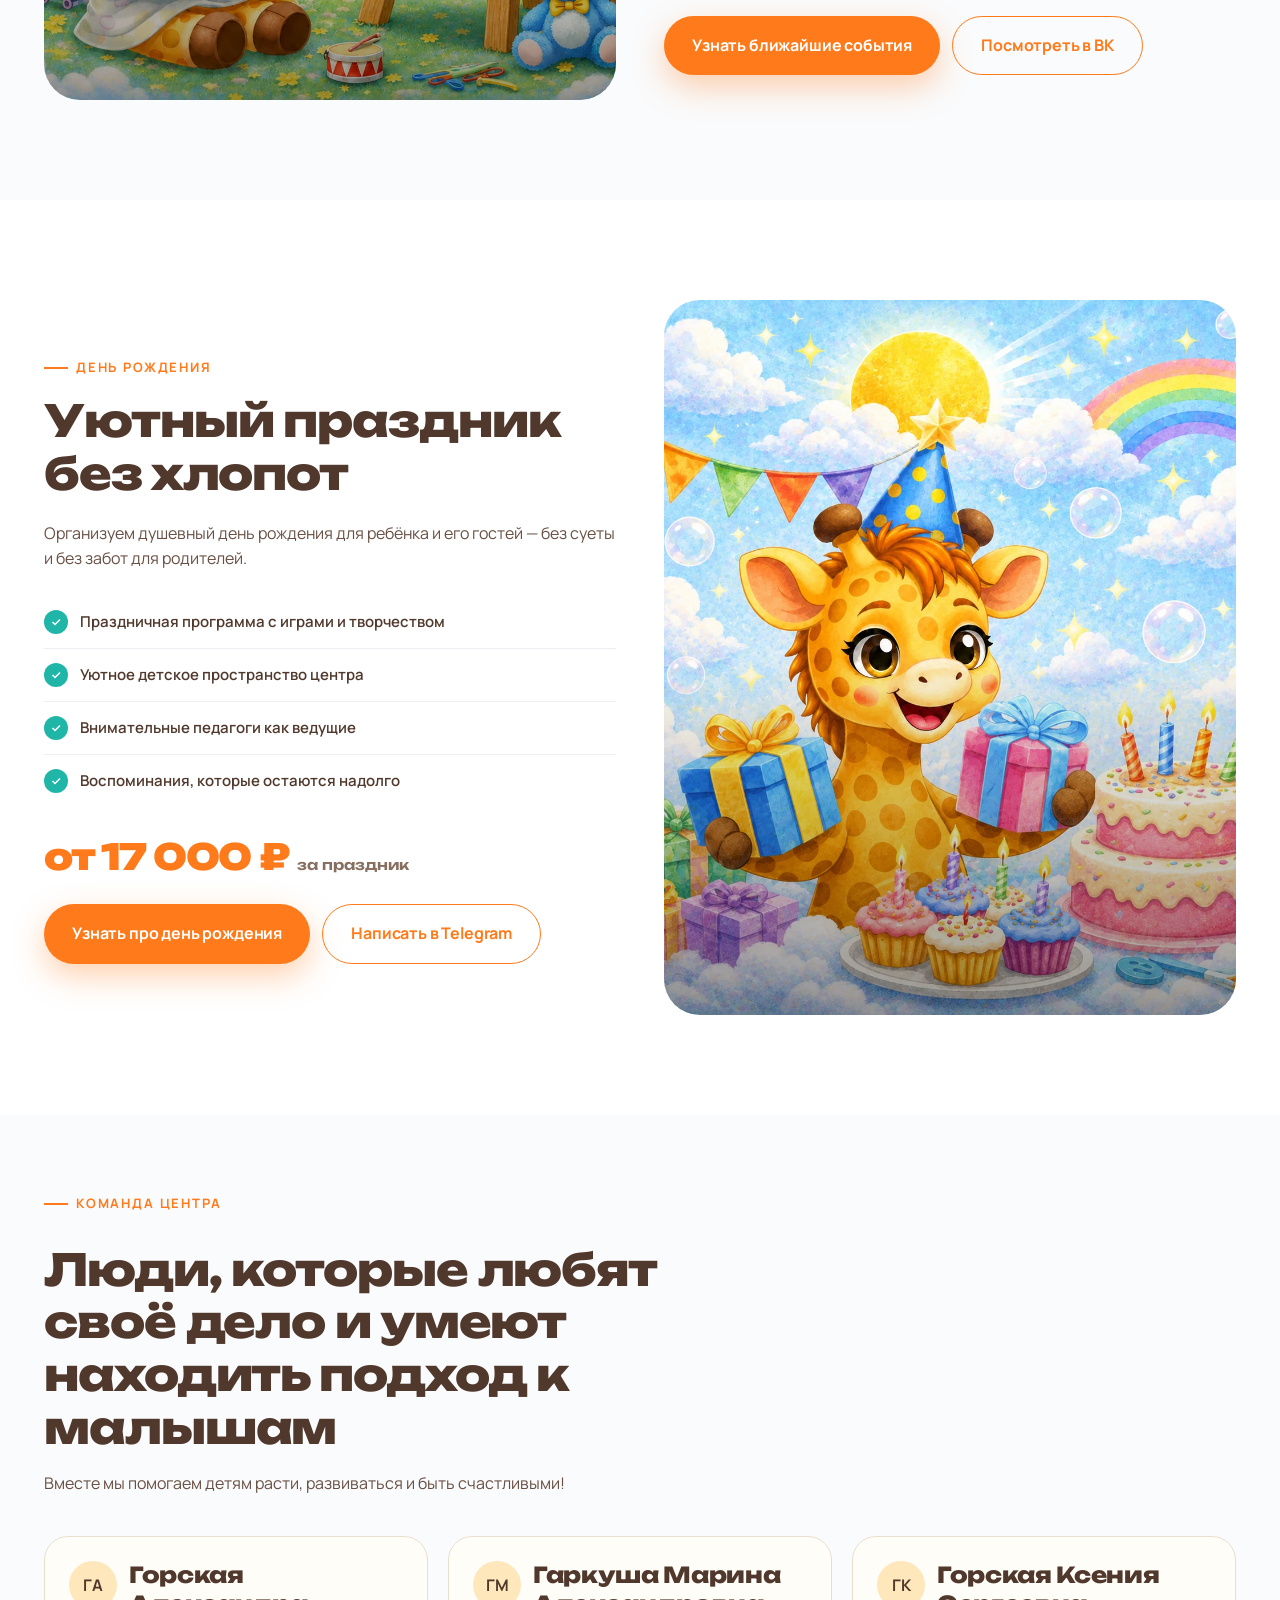
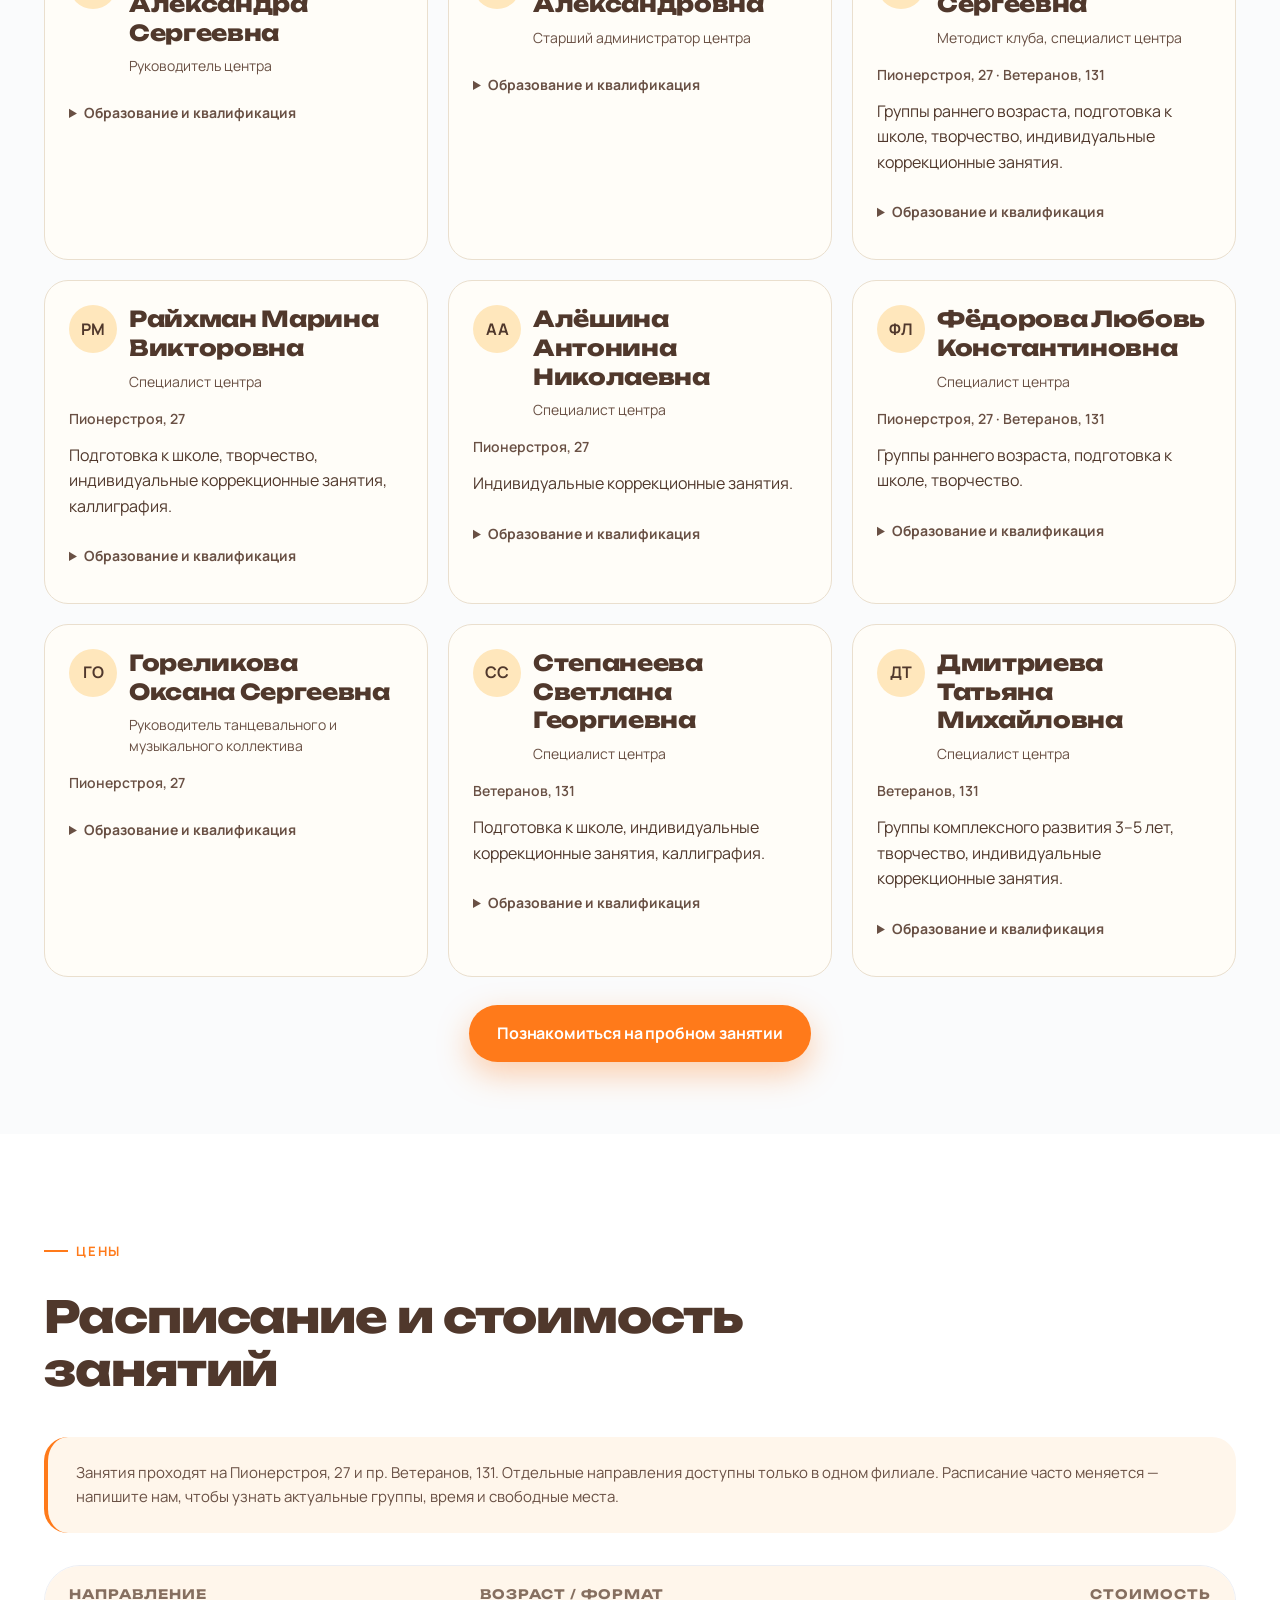
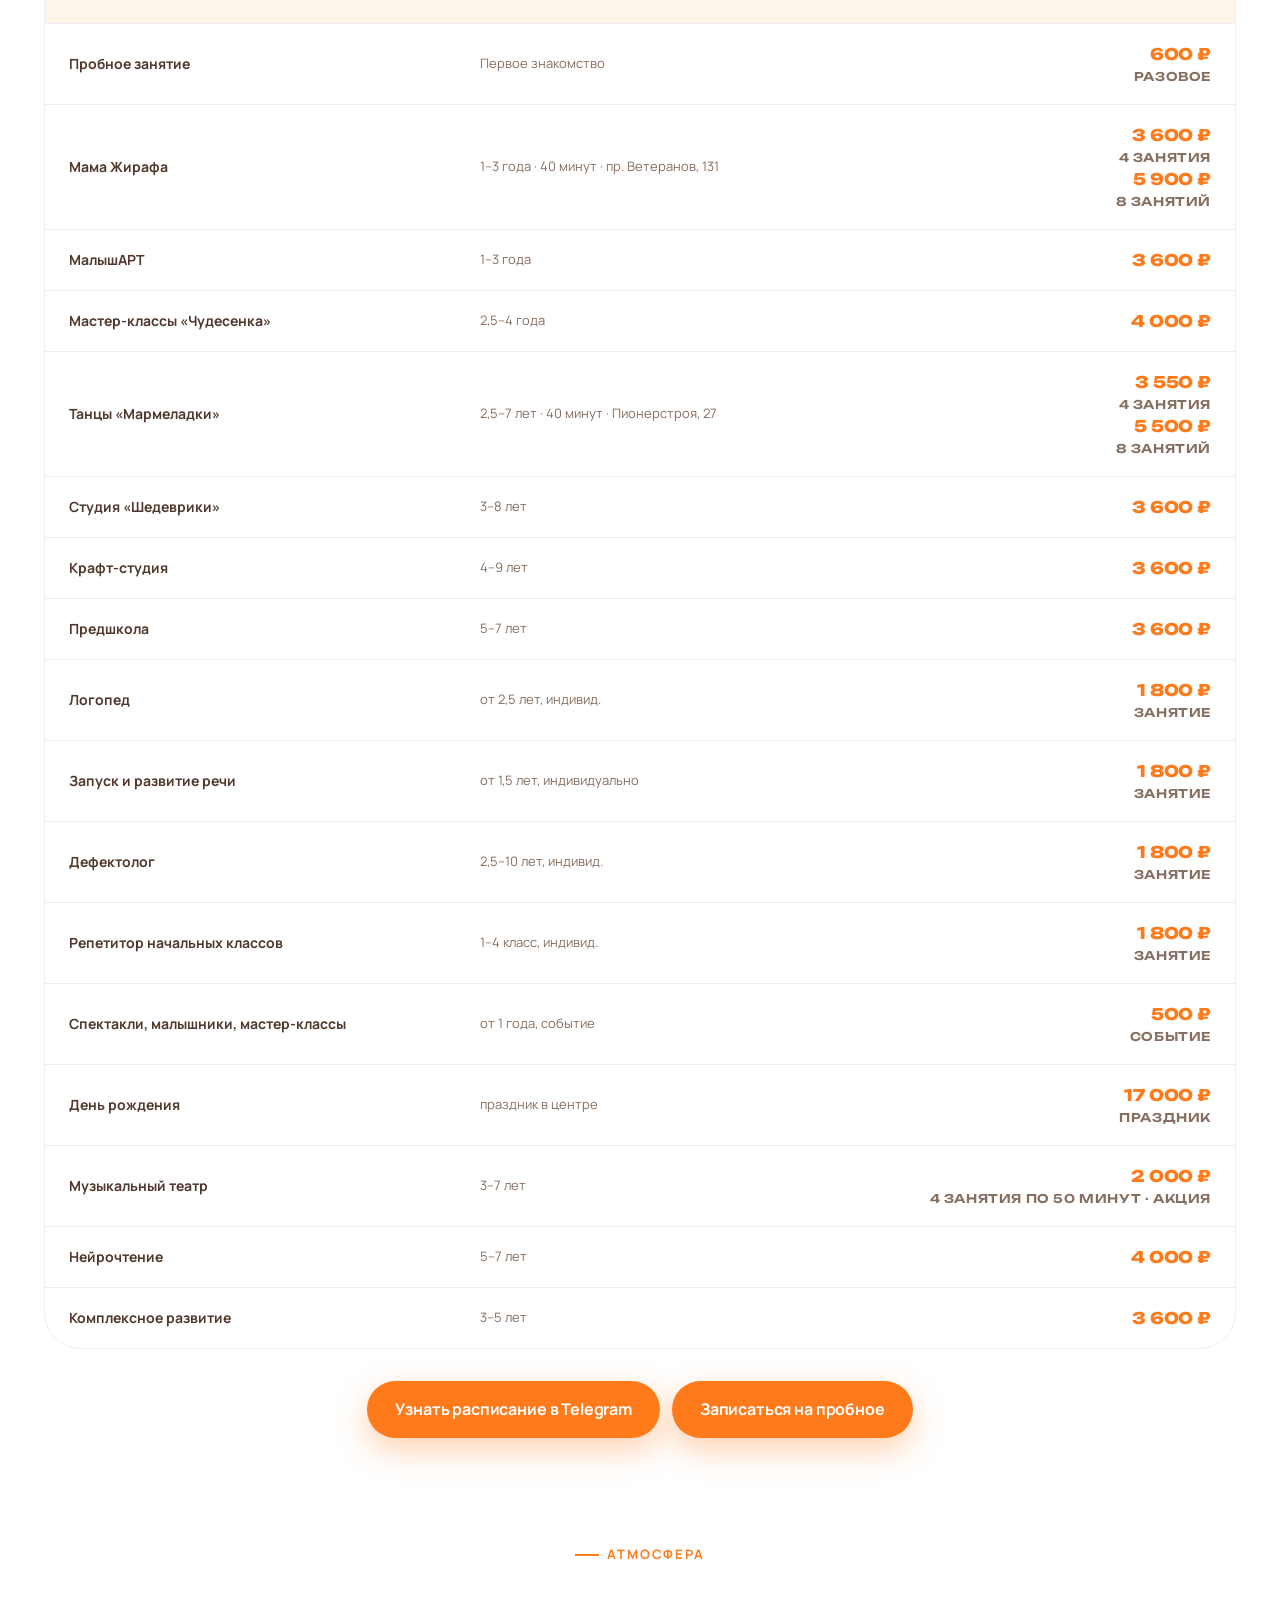
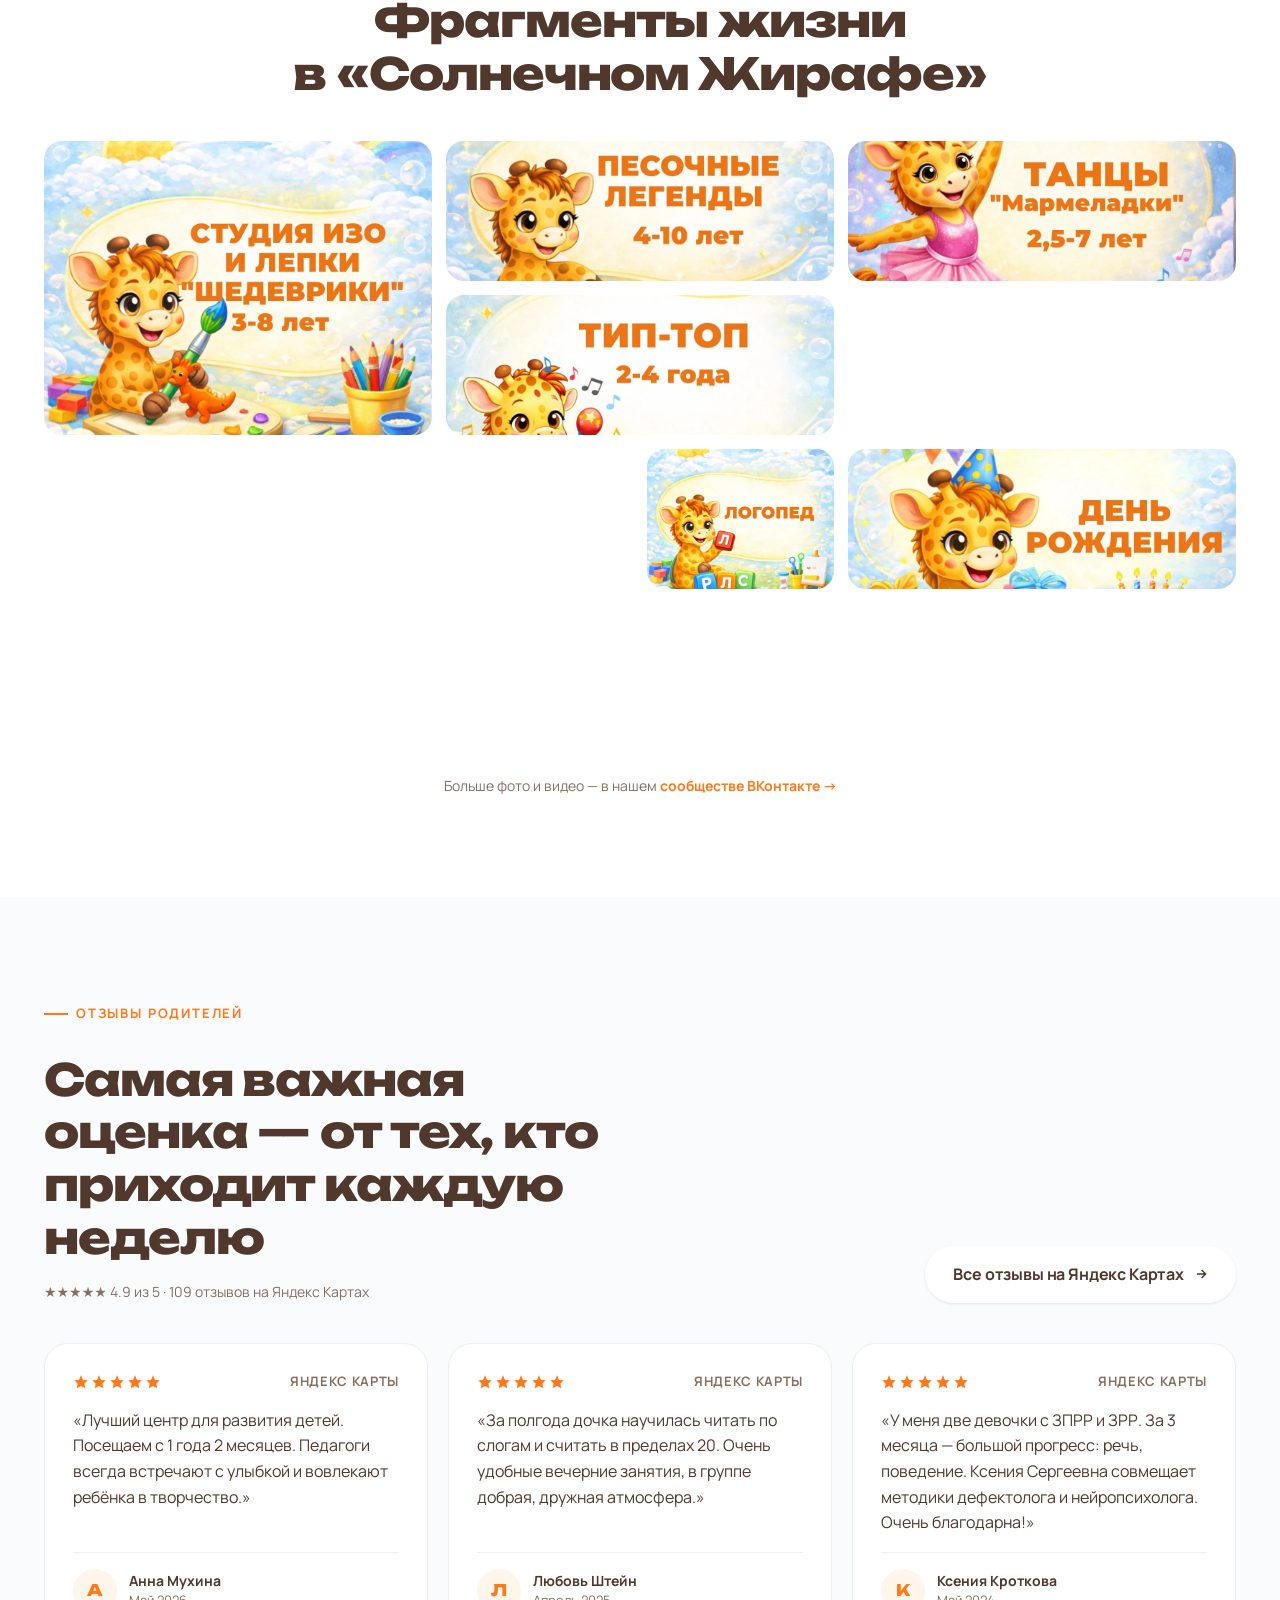
==== commit 639bc277: "Remove redundant branch switcher above swipeable cards" ====
--- a/index.html
+++ b/index.html
@@ -1387,7 +1387,7 @@
       <p>Оба центра — в Красносельском районе. Одна команда педагогов. Расписание различается, чтобы вы могли подобрать подходящее время.</p>
     </div>
 
-    <div class="branch-picker" aria-label="Выбор филиала"><button type="button" data-branch="branch-pionerstroya" aria-controls="branch-pionerstroya" aria-pressed="true">Пионерстроя</button><button type="button" data-branch="branch-veteranov" aria-controls="branch-veteranov" aria-pressed="false">Ветеранов</button></div><p class="branch-swipe-hint">Листайте, чтобы посмотреть оба филиала →</p><div class="branches" aria-label="Филиалы центра">
+    <p class="branch-swipe-hint">Листайте, чтобы посмотреть оба филиала →</p><div class="branches" aria-label="Филиалы центра">
       <article class="branch branch--1" id="branch-pionerstroya">
         <div class="branch__num">Филиал 01</div>
         <h3 class="branch__title">Пионерстроя, 27</h3>
@@ -2363,3 +2363,25 @@
 <script src="age-filter.js"></script>
 </body>
 </html>
+
+
+
+
+
+
+
+
+
+
+
+
+
+
+
+
+
+
+
+
+
+
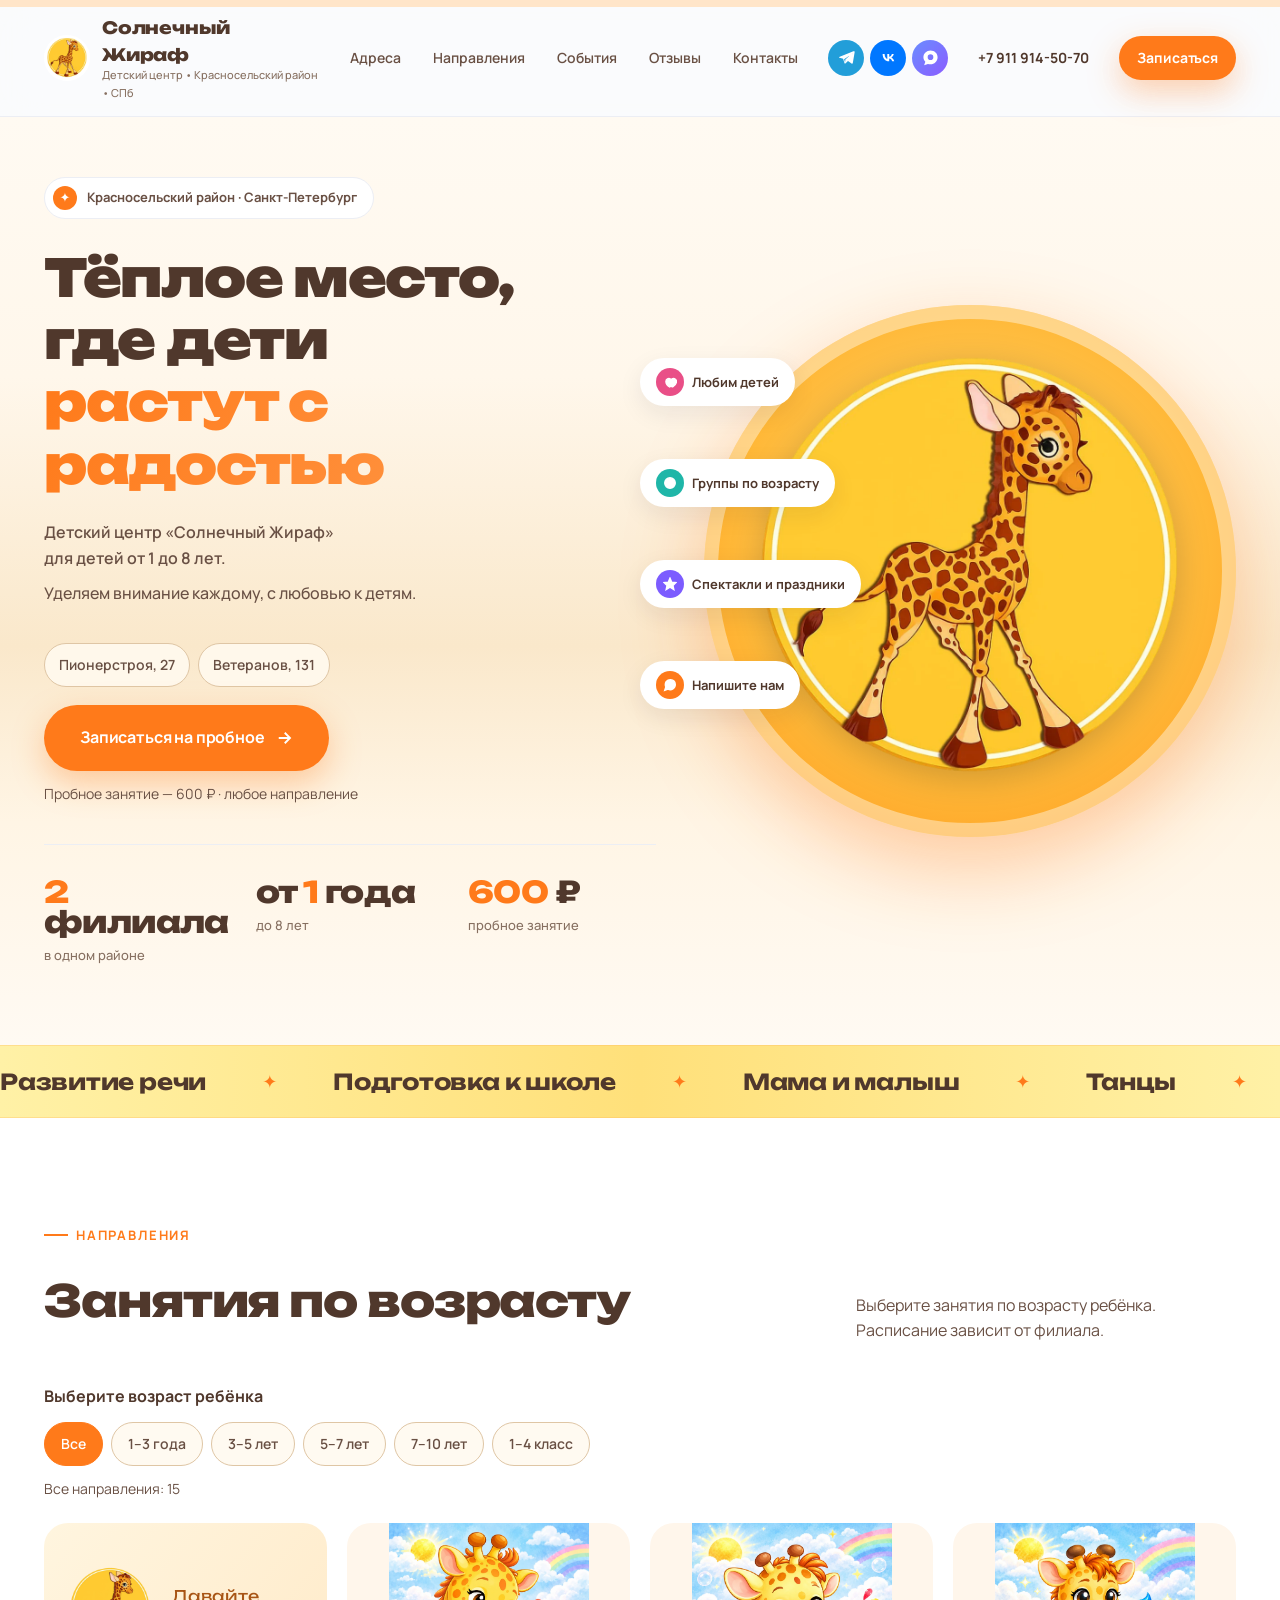
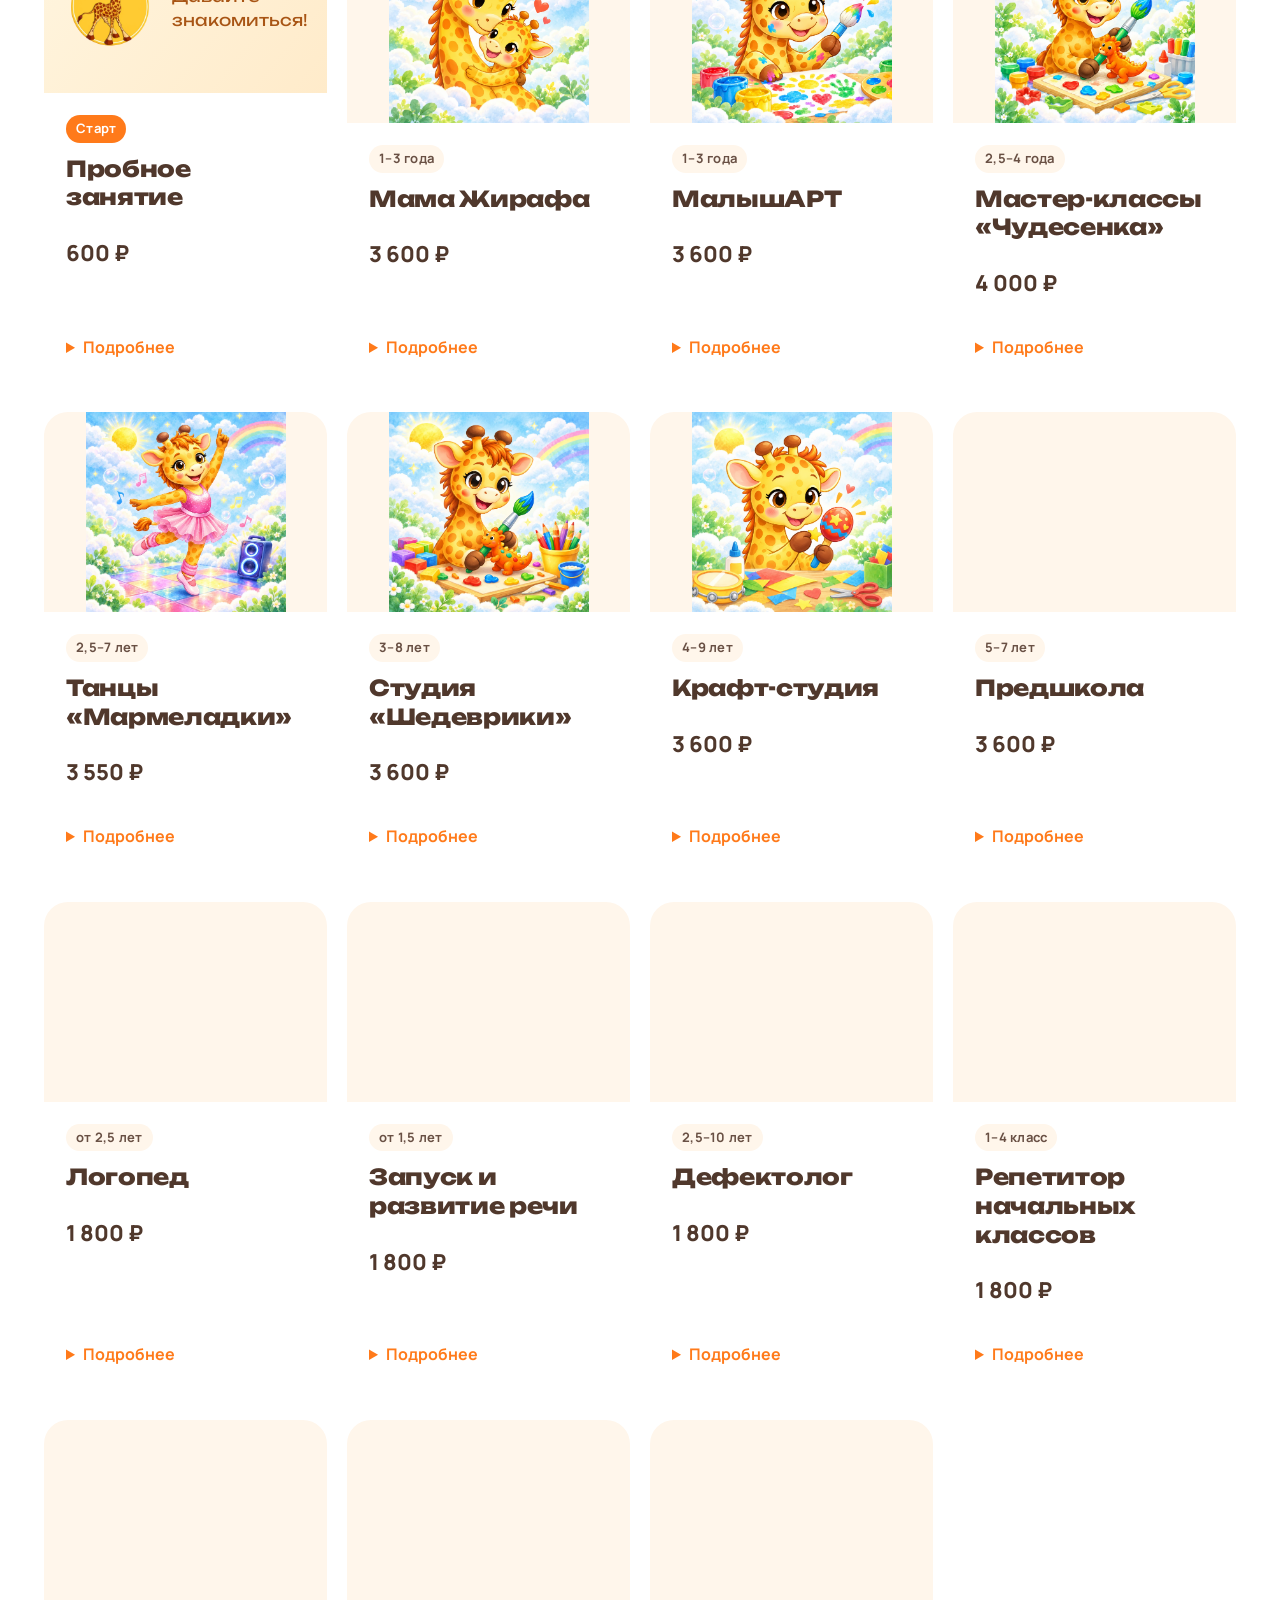
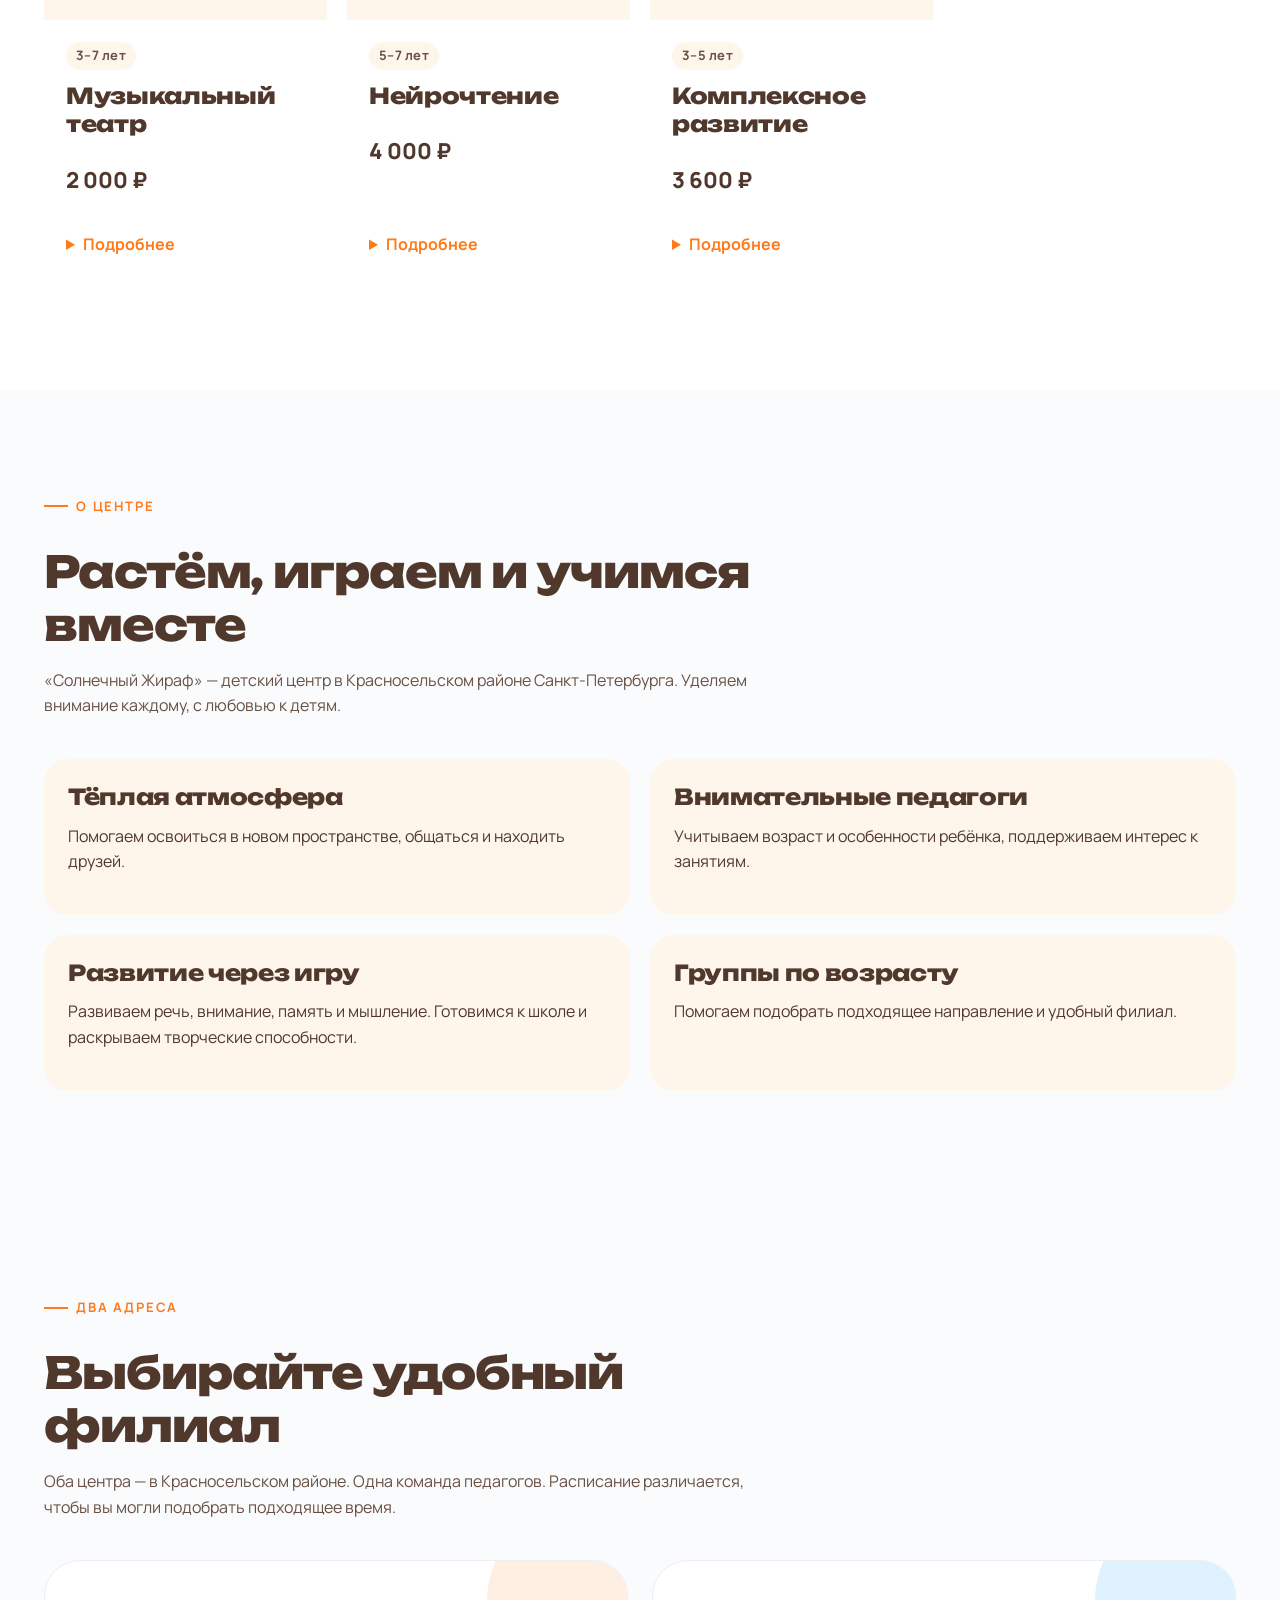
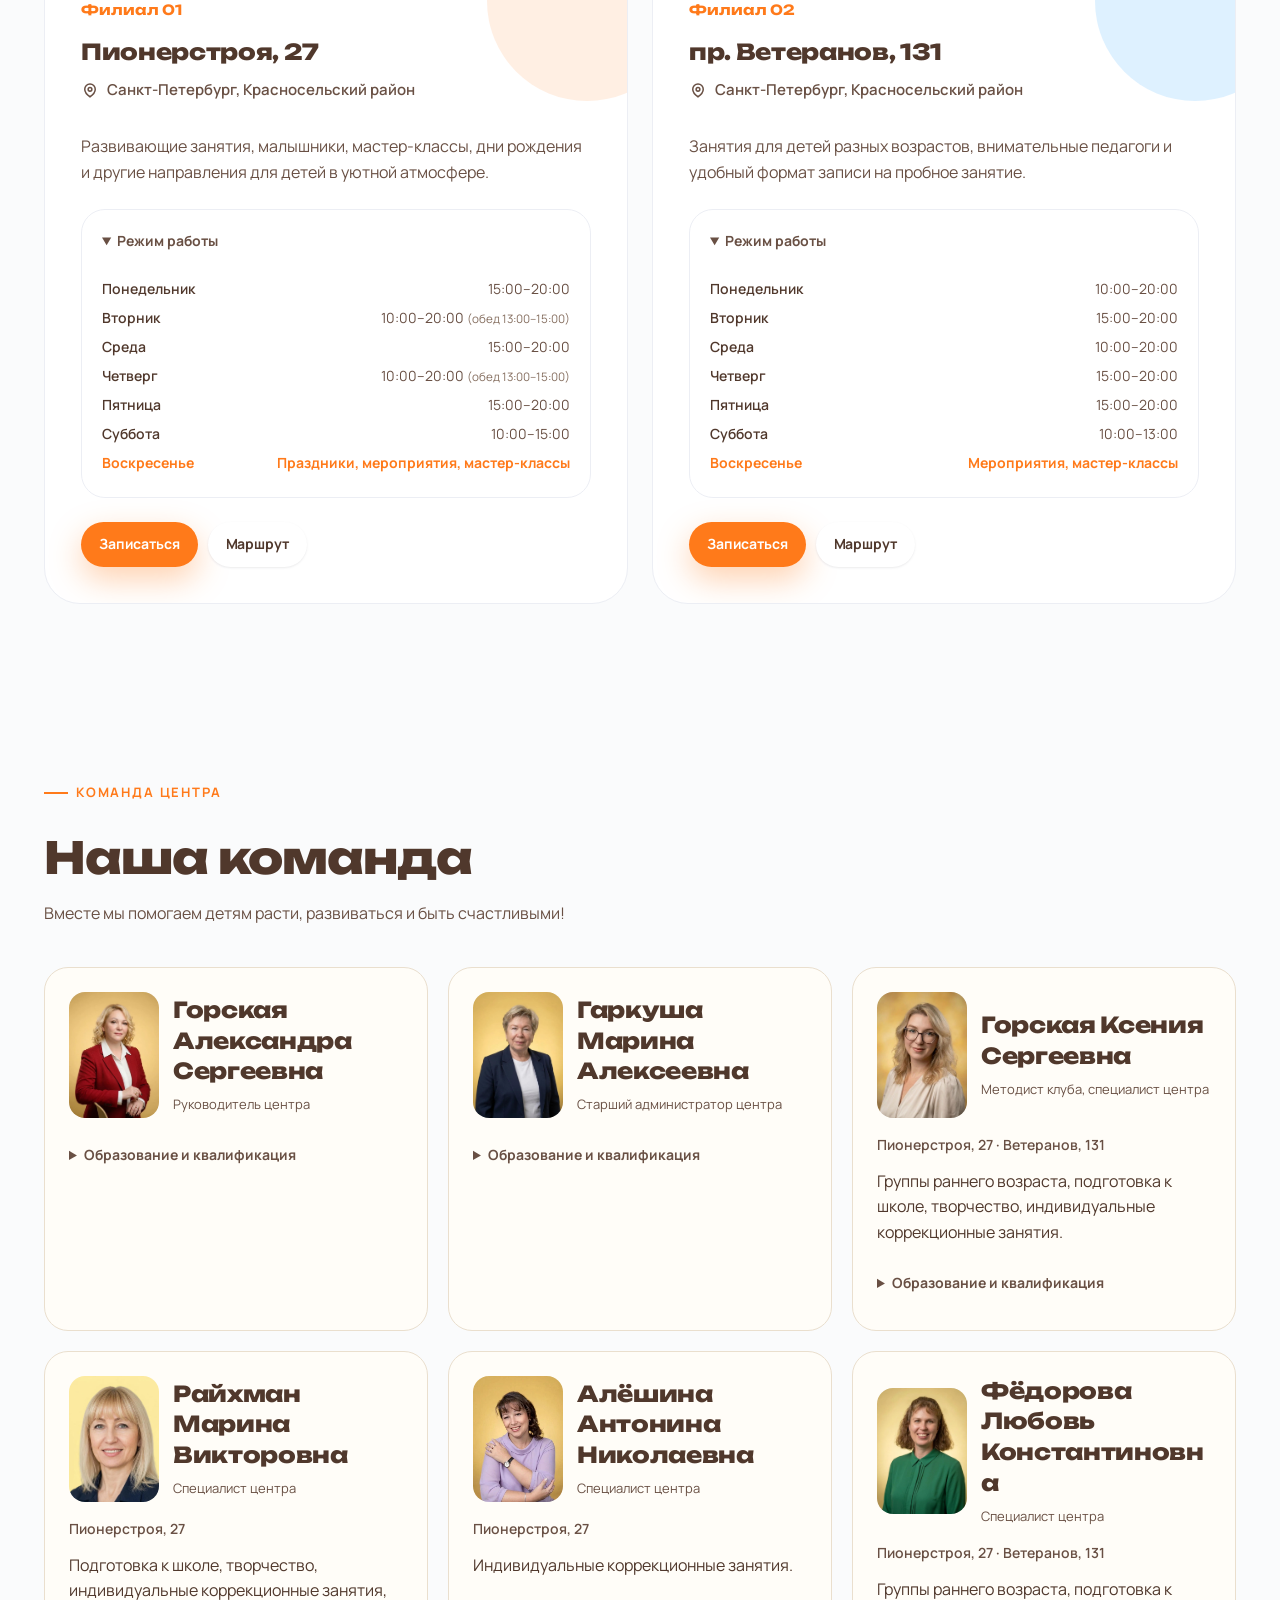
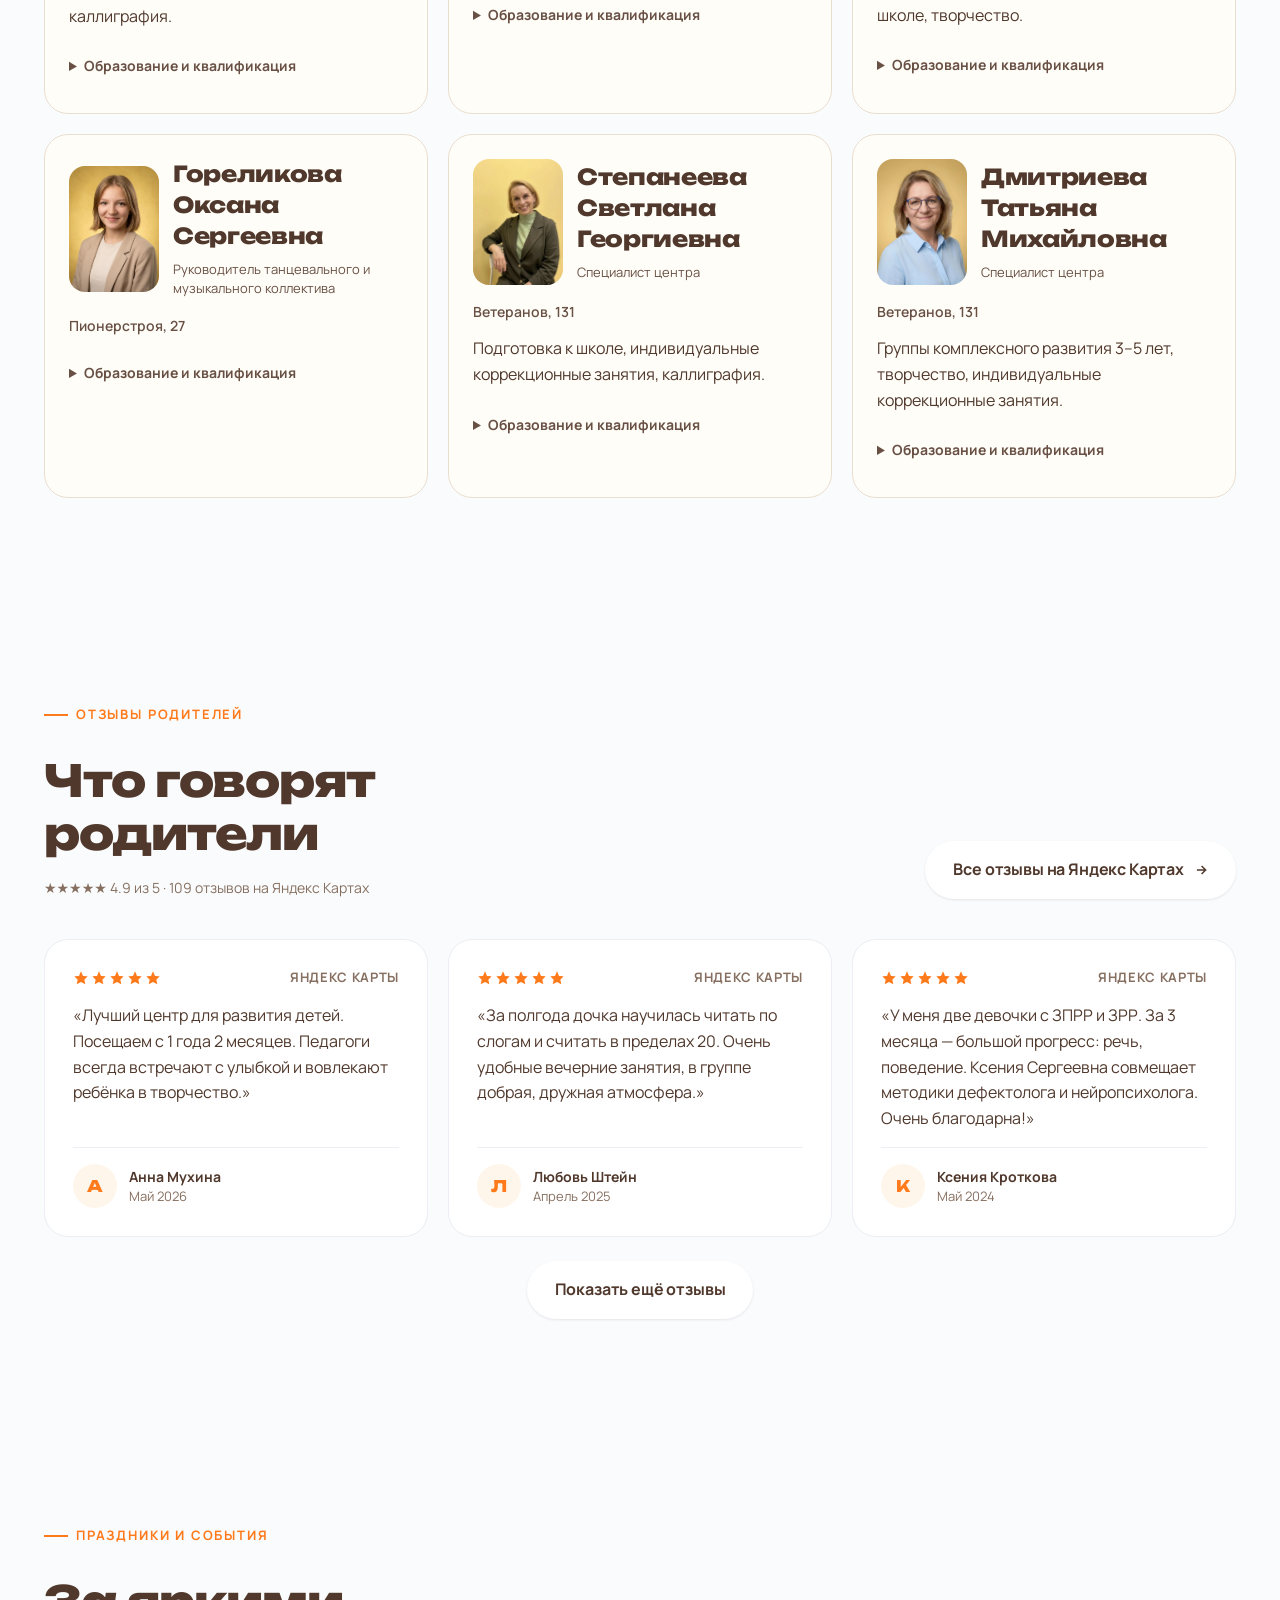
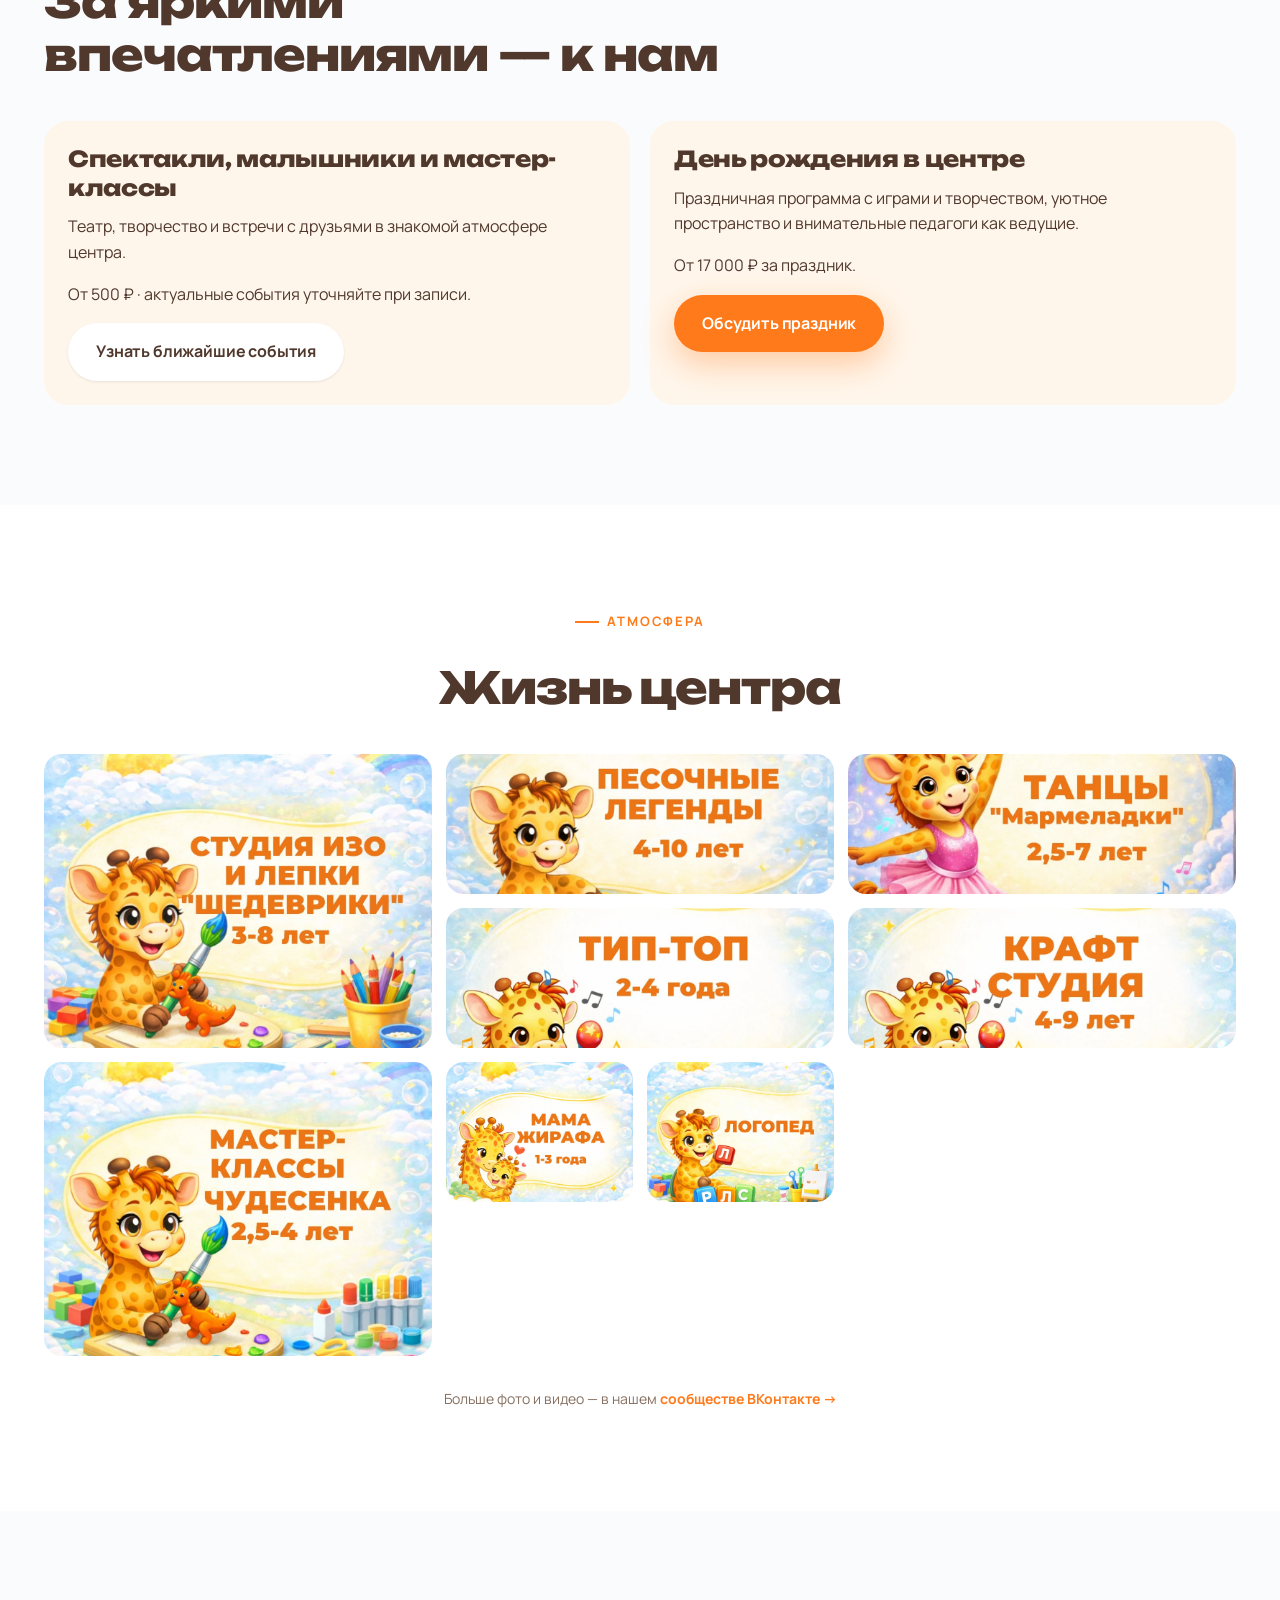
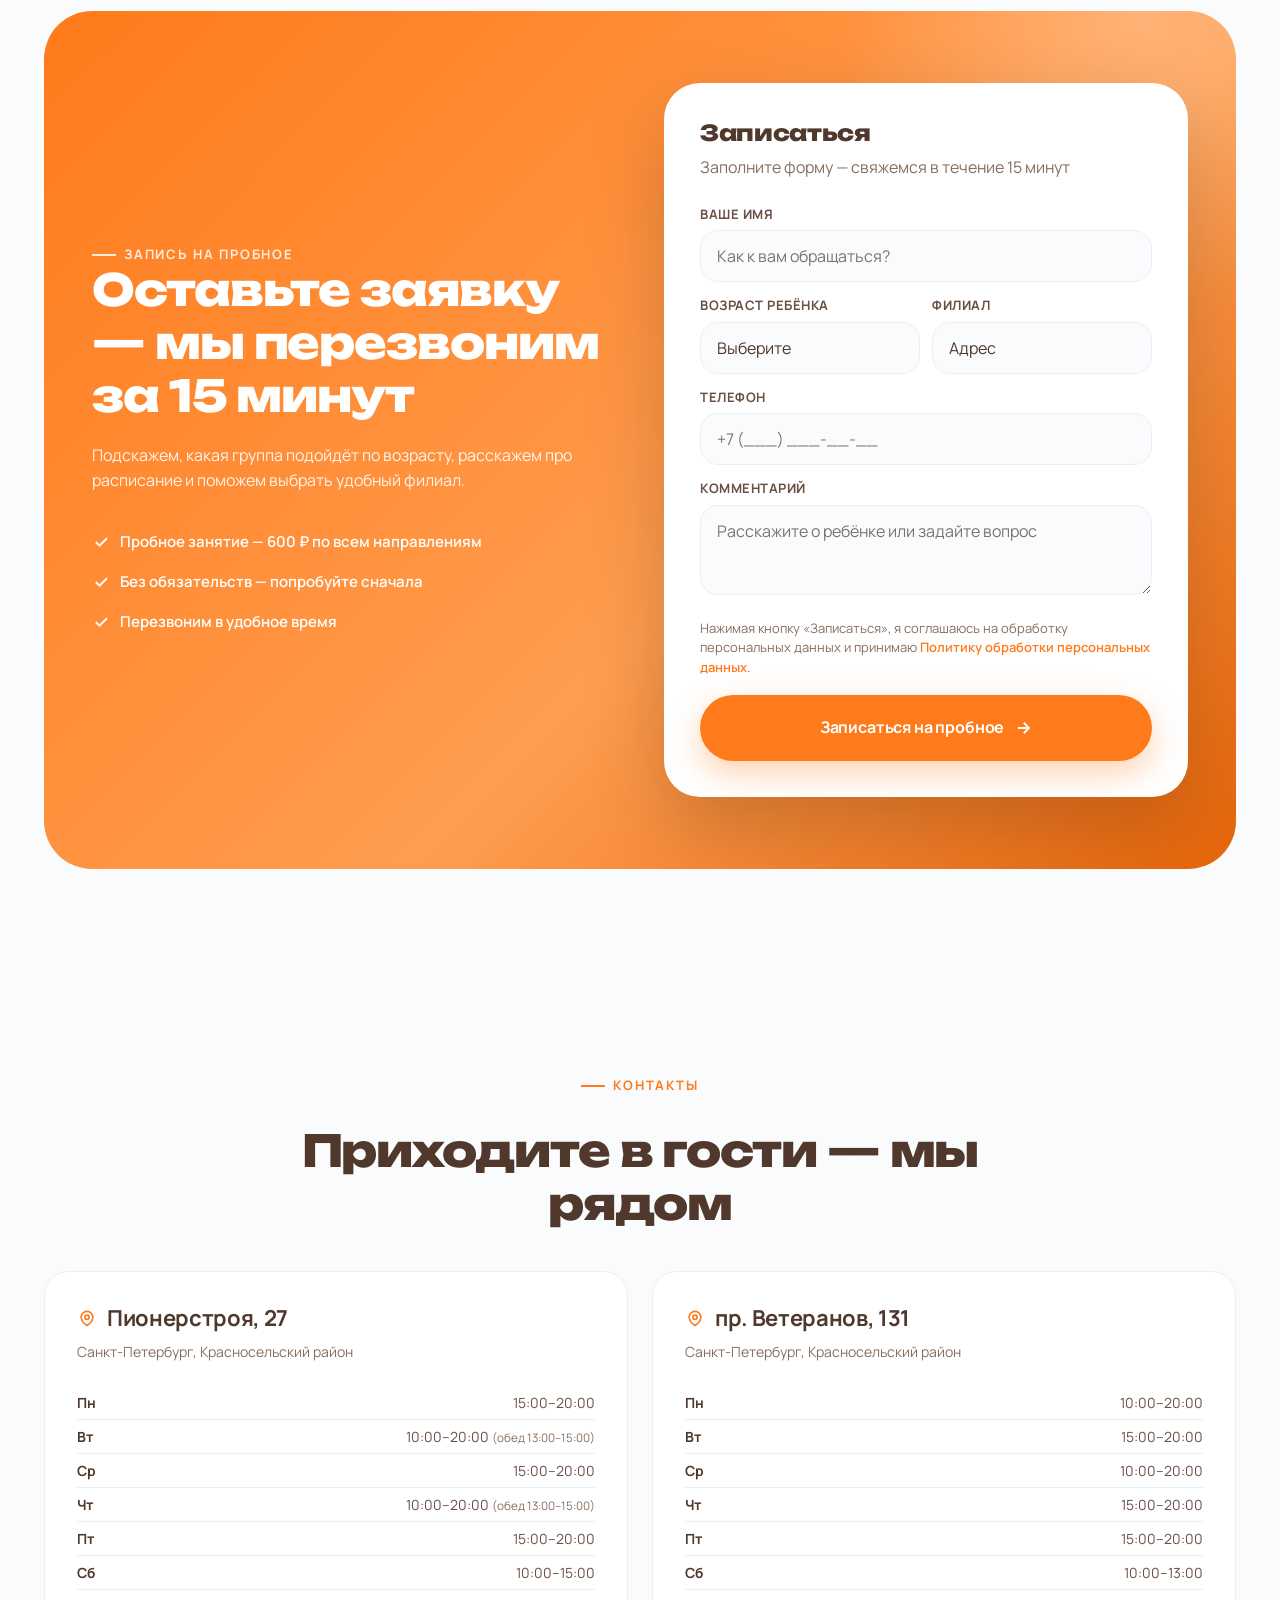
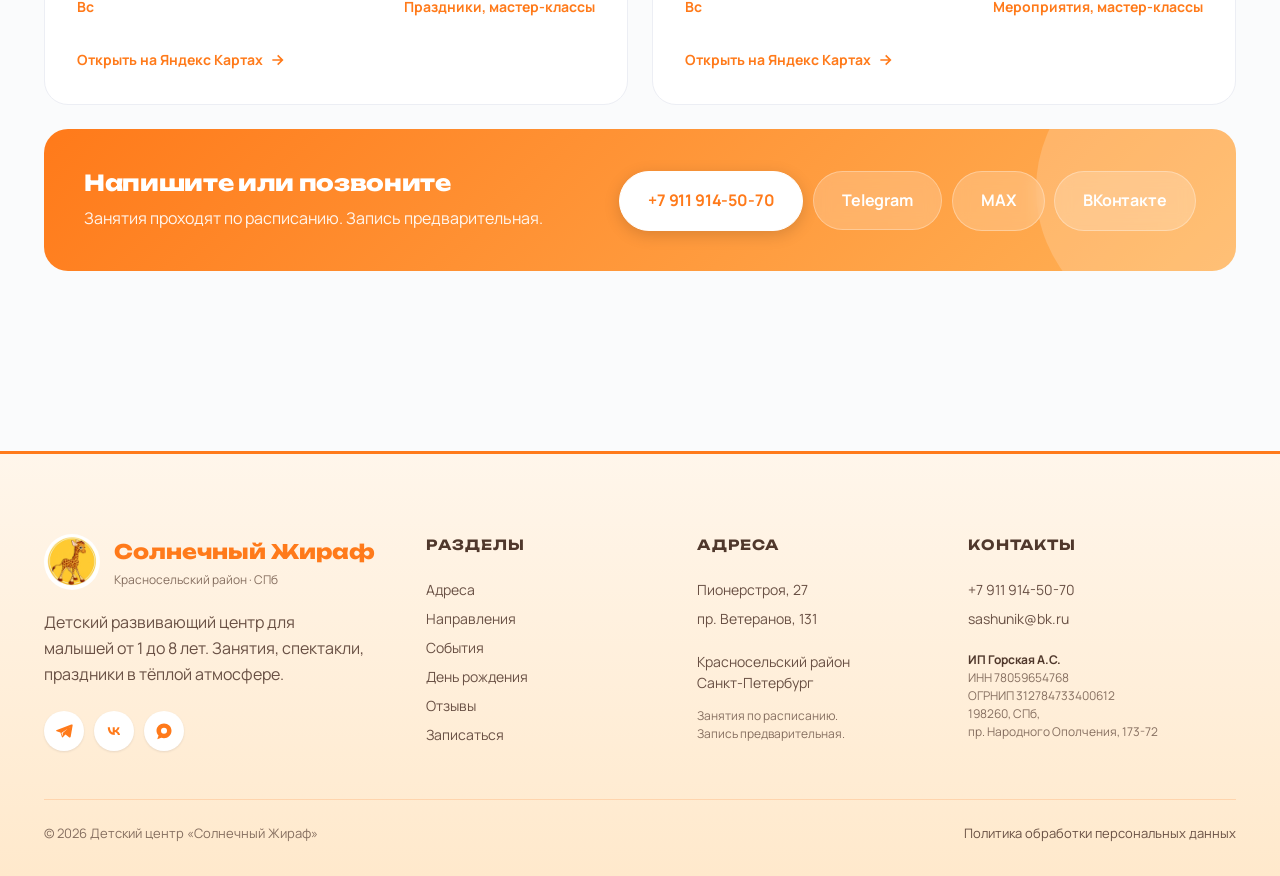
==== commit 14e9104b: "Simplify page layout and add team portraits and course illustrations" ====
--- a/index.html
+++ b/index.html
@@ -1213,7 +1213,6 @@
       <ul class="nav__menu">
         <li><a href="#branches">Адреса</a></li>
         <li><a href="#directions">Направления</a></li>
-        <li><a href="#prices">Цены</a></li>
         <li><a href="#events">События</a></li>
         <li><a href="#reviews">Отзывы</a></li>
         <li><a href="#contacts">Контакты</a></li>
@@ -1260,7 +1259,6 @@
       <li><a href="#branches">Адреса и расписание</a></li>
       <li><a href="#why">Почему мы</a></li>
       <li><a href="#directions">Направления</a></li>
-      <li><a href="#prices">Цены</a></li>
       <li><a href="#events">Спектакли и события</a></li>
       <li><a href="#birthday">День рождения</a></li>
       <li><a href="#reviews">Отзывы</a></li>
@@ -1353,7 +1351,6 @@
   </div>
 </section>
 
-<!-- ===================== TICKER ===================== -->
 <section class="ticker" aria-hidden="true">
   <div class="ticker__track">
     <div class="ticker__item">Развитие речи</div>
@@ -1378,7 +1375,127 @@
   </div>
 </section>
 
-<!-- ===================== BRANCHES ===================== -->
+<section class="section" id="directions" style="background:var(--paper);">
+  <div class="wrap">
+    <div class="shead shead--end fi">
+      <div>
+        <div class="eyebrow">Направления</div>
+        <h2>Занятия по возрасту</h2>
+      </div>
+      <p style="max-width:380px;">Выберите занятия по возрасту ребёнка. Расписание зависит от филиала.</p>
+    </div>
+
+    <div class="age-picker"><span class="age-picker__label" id="age-picker-label">Выберите возраст ребёнка</span><div class="age-picker__buttons" role="group" aria-labelledby="age-picker-label"><button type="button" data-age="all" aria-pressed="true">Все</button><button type="button" data-age="1-3" aria-pressed="false">1–3 года</button><button type="button" data-age="3-5" aria-pressed="false">3–5 лет</button><button type="button" data-age="5-7" aria-pressed="false">5–7 лет</button><button type="button" data-age="7-10" aria-pressed="false">7–10 лет</button><button type="button" data-age="school" aria-pressed="false">1–4 класс</button></div><p id="age-results" role="status" aria-live="polite"></p></div><div class="dirs">
+
+      <!-- Пробное занятие -->
+      <article class="dir dir--sample">
+        <div class="sample-visual"><img src="logo-giraffe.webp" alt="" width="100" height="100" loading="lazy" decoding="async"><span>Давайте<br>знакомиться!</span></div>
+        <div class="dir__body">
+          <div class="dir__tags"><span class="dir__tag dir__tag--hot">Старт</span></div>
+          <div class="dir__title">Пробное занятие</div><div class="course-price">600 ₽</div><details class="course-details"><summary><span class="course-more">Подробнее</span><span class="course-less">Свернуть</span></summary><div class="course-details__content"><p class="dir__desc">Первое знакомство с центром, педагогом и атмосферой. Понять, комфортно ли ребёнку.</p><div class="course-details__price">600 ₽<small>разовое</small></div><a class="btn btn--orange btn--sm" href="#register">Записаться</a></div></details></div></article>
+
+      <!-- Мама Жирафа -->
+      <article class="dir">
+        <div class="dir__img"><img src="course-illustration-01.webp" alt="Мама Жирафа" width="1254" height="1254" loading="lazy" decoding="async"></div>
+        <div class="dir__body">
+          <div class="dir__tags"><span class="dir__tag">1–3 года</span></div>
+          <div class="dir__title">Мама Жирафа</div><div class="course-price">3 600 ₽</div><details class="course-details"><summary><span class="course-more">Подробнее</span><span class="course-less">Свернуть</span></summary><div class="course-details__content"><p class="dir__desc">Комплексные занятия раннего развития под контролем дефектолога, с особым вниманием к запуску и развитию речи. Игры, движение, сенсорика, творчество и общение.</p><p class="direction-schedule">1–3 года · 40 минут · пр. Ветеранов, 131.<br>Педагог — Горская Ксения Сергеевна, специалист по раннему развитию и запуску речи с опытом более 8 лет.<br>Актуальное время группы уточняйте при записи.</p><details class="direction-details"><summary>Как проходят занятия</summary><p>На каждом занятии — логоритмика, двигательные и сенсорные игры, речевые упражнения, творчество и музыка. Развиваем внимание, мышление, крупную и мелкую моторику, знакомимся с окружающим миром и учимся взаимодействовать с другими детьми.</p><p>Подходит малышам, которым нужны речевая практика, комплексное развитие и общение со сверстниками. Педагог учитывает возраст и особенности ребёнка, а родители получают рекомендации специалиста и поддержку в вопросах речи и развития.</p></details><div class="course-details__price">3 600 ₽<small>4 занятия по 40 минут</small><span class="dance-package">5 900 ₽<small>8 занятий по 40 минут</small></span></div><a class="btn btn--orange btn--sm" href="#register">Записаться</a></div></details></div></article>
+
+      <!-- МалышАРТ -->
+      <article class="dir">
+        <div class="dir__img"><img src="course-illustration-02.webp" alt="МалышАРТ 1-3 года" width="1254" height="1254" loading="lazy" decoding="async"></div>
+        <div class="dir__body">
+          <div class="dir__tags"><span class="dir__tag">1–3 года</span></div>
+          <div class="dir__title">МалышАРТ</div><div class="course-price">3 600 ₽</div><details class="course-details"><summary><span class="course-more">Подробнее</span><span class="course-less">Свернуть</span></summary><div class="course-details__content"><p class="dir__desc">Творческие занятия для самых маленьких: рисование, лепка, сенсорные игры.</p><div class="course-details__price">3 600 ₽</div><a class="btn btn--orange btn--sm" href="#register">Записаться</a></div></details></div></article>
+
+      <!-- Тип-Топ -->
+      
+
+      <!-- Чудесенка -->
+      <article class="dir">
+        <div class="dir__img"><img src="course-illustration-03.webp" alt="Чудесенка" width="1254" height="1254" loading="lazy" decoding="async"></div>
+        <div class="dir__body">
+          <div class="dir__tags"><span class="dir__tag">2,5–4 года</span></div>
+          <div class="dir__title">Мастер-классы «Чудесенка»</div><div class="course-price">4 000 ₽</div><details class="course-details"><summary><span class="course-more">Подробнее</span><span class="course-less">Свернуть</span></summary><div class="course-details__content"><p class="dir__desc">Творческие занятия для малышей: рисование, лепка, аппликация, поделки.</p><div class="course-details__price">4 000 ₽</div><a class="btn btn--orange btn--sm" href="#register">Записаться</a></div></details></div></article>
+
+      <!-- Мармеладки -->
+      <article class="dir">
+        <div class="dir__img"><img src="course-illustration-04.webp" alt="Танцы Мармеладки" width="1254" height="1254" loading="lazy" decoding="async"></div>
+        <div class="dir__body">
+          <div class="dir__tags"><span class="dir__tag">2,5–7 лет</span></div>
+          <div class="dir__title">Танцы «Мармеладки»</div><div class="course-price">3 550 ₽</div><details class="course-details"><summary><span class="course-more">Подробнее</span><span class="course-less">Свернуть</span></summary><div class="course-details__content"><p class="dir__desc">Развиваем координацию, чувство ритма, гибкость и уверенность через музыку, игру и танцевальные постановки.</p><p class="direction-schedule">Пионерстроя, 27 · 40 минут.<br>Актуальное время группы уточняйте при записи.</p><details class="direction-details"><summary>Как проходят занятия</summary><p>Разминка, игровые упражнения, растяжка, упражнения для осанки, прыжки, импровизация и постановка танцевальных номеров. Занимаемся в поддерживающей и дружелюбной атмосфере.</p><p>Подходит детям, которые любят движение и музыку, хотят развить координацию, общаться и выступать. Коллектив регулярно участвует в конкурсах и занимает призовые места.</p></details><div class="course-details__price">3 550 ₽<small>4 занятия</small><span class="dance-package">5 500 ₽<small>8 занятий</small></span></div><a class="btn btn--orange btn--sm" href="#register">Записаться</a></div></details></div></article>
+
+      <!-- Шедеврики -->
+      <article class="dir">
+        <div class="dir__img"><img src="course-illustration-05.webp" alt="Шедеврики" width="1254" height="1254" loading="lazy" decoding="async"></div>
+        <div class="dir__body">
+          <div class="dir__tags"><span class="dir__tag">3–8 лет</span></div>
+          <div class="dir__title">Студия «Шедеврики»</div><div class="course-price">3 600 ₽</div><details class="course-details"><summary><span class="course-more">Подробнее</span><span class="course-less">Свернуть</span></summary><div class="course-details__content"><p class="dir__desc">Студия живописи и лепки: гуашь, акрил, пластилин — каждый малыш художник.</p><div class="course-details__price">3 600 ₽</div><a class="btn btn--orange btn--sm" href="#register">Записаться</a></div></details></div></article>
+
+      <!-- Крафт -->
+      <article class="dir">
+        <div class="dir__img"><img src="course-illustration-06.webp" alt="Крафт-студия" width="1254" height="1254" loading="lazy" decoding="async"></div>
+        <div class="dir__body">
+          <div class="dir__tags"><span class="dir__tag">4–9 лет</span></div>
+          <div class="dir__title">Крафт-студия</div><div class="course-price">3 600 ₽</div><details class="course-details"><summary><span class="course-more">Подробнее</span><span class="course-less">Свернуть</span></summary><div class="course-details__content"><p class="dir__desc">Объёмные поделки, игрушки и работы из самых разных материалов.</p><div class="course-details__price">3 600 ₽</div><a class="btn btn--orange btn--sm" href="#register">Записаться</a></div></details></div></article>
+
+      <!-- Песочные легенды -->
+      
+
+      <!-- Предшкола -->
+      <article class="dir">
+        <div class="dir__img"><img src="course-illustration-07.webp" alt="Предшкола 5-7 лет" width="1254" height="1254" loading="lazy" decoding="async"></div>
+        <div class="dir__body">
+          <div class="dir__tags"><span class="dir__tag">5–7 лет</span></div>
+          <div class="dir__title">Предшкола</div><div class="course-price">3 600 ₽</div><details class="course-details"><summary><span class="course-more">Подробнее</span><span class="course-less">Свернуть</span></summary><div class="course-details__content"><p class="dir__desc">Чтение, счёт, письмо, внимание, память, моторика — без давления.</p><div class="course-details__price">3 600 ₽</div><a class="btn btn--orange btn--sm" href="#register">Записаться</a></div></details></div></article>
+
+      <!-- Экспресс -->
+      
+
+      <!-- Логопед -->
+      <article class="dir">
+        <div class="dir__img"><img src="course-illustration-08.webp" alt="Логопед" width="1254" height="1254" loading="lazy" decoding="async"></div>
+        <div class="dir__body">
+          <div class="dir__tags"><span class="dir__tag">от 2,5 лет</span></div>
+          <div class="dir__title">Логопед</div><div class="course-price">1 800 ₽</div><details class="course-details"><summary><span class="course-more">Подробнее</span><span class="course-less">Свернуть</span></summary><div class="course-details__content"><p class="dir__desc">Диагностика, развитие речи, работа со звуками и произношением.</p><div class="course-details__price">1 800 ₽<small>занятие</small></div><a class="btn btn--orange btn--sm" href="#register">Записаться</a></div></details></div></article>
+
+      <!-- Запуск речи -->
+      <article class="dir">
+        <div class="dir__img"><img src="course-illustration-09.webp" alt="Запуск речи" width="1254" height="1254" loading="lazy" decoding="async"></div>
+        <div class="dir__body">
+          <div class="dir__tags"><span class="dir__tag">от 1,5 лет</span></div>
+          <div class="dir__title">Запуск и развитие речи</div><div class="course-price">1 800 ₽</div><details class="course-details"><summary><span class="course-more">Подробнее</span><span class="course-less">Свернуть</span></summary><div class="course-details__content"><p class="dir__desc">Для детей с задержкой речи. Запуск понимания и активной коммуникации.</p><div class="course-details__price">1 800 ₽<small>занятие</small></div><a class="btn btn--orange btn--sm" href="#register">Записаться</a></div></details></div></article>
+
+      <!-- Дефектолог -->
+      <article class="dir">
+        <div class="dir__img"><img src="course-illustration-10.webp" alt="Дефектолог 2,5-10 лет" width="1254" height="1254" loading="lazy" decoding="async"></div>
+        <div class="dir__body">
+          <div class="dir__tags"><span class="dir__tag">2,5–10 лет</span></div>
+          <div class="dir__title">Дефектолог</div><div class="course-price">1 800 ₽</div><details class="course-details"><summary><span class="course-more">Подробнее</span><span class="course-less">Свернуть</span></summary><div class="course-details__content"><p class="dir__desc">Для детей с особенностями развития. Внимание, мышление, речь, коммуникация и базовые навыки.</p><div class="course-details__price">1 800 ₽<small>занятие</small></div><a class="btn btn--orange btn--sm" href="#register">Записаться</a></div></details></div></article>
+
+      <!-- Репетитор -->
+      <article class="dir">
+        <div class="dir__img"><img src="course-illustration-11.webp" alt="Репетитор начальных классов" width="1254" height="1254" loading="lazy" decoding="async"></div>
+        <div class="dir__body">
+          <div class="dir__tags"><span class="dir__tag">1–4 класс</span></div>
+          <div class="dir__title">Репетитор начальных классов</div><div class="course-price">1 800 ₽</div><details class="course-details"><summary><span class="course-more">Подробнее</span><span class="course-less">Свернуть</span></summary><div class="course-details__content"><p class="dir__desc">Математика, русский язык, чтение, помощь с учебными трудностями.</p><div class="course-details__price">1 800 ₽<small>занятие</small></div><a class="btn btn--orange btn--sm" href="#register">Записаться</a></div></details></div></article>
+<article class="dir dir--october"><div class="dir__img"><img src="course-illustration-12.webp" alt="Музыкальный театр" width="1254" height="1254" loading="lazy" decoding="async"></div><div class="dir__body"><div class="dir__tags"><span class="dir__tag">3–7 лет</span></div><div class="dir__title">Музыкальный театр</div><div class="course-price">2 000 ₽</div><details class="course-details"><summary><span class="course-more">Подробнее</span><span class="course-less">Свернуть</span></summary><div class="course-details__content"><p class="dir__desc">Логоритмика для детей 3–4 лет и «Музыкальный теремок» для 4–7 лет: музыка, движение, речь и сценки.</p><p class="direction-schedule">Пионерстроя, 27 · 50 минут.<br>Акция: 4 занятия — 2 000 ₽.<br>Актуальное расписание уточняйте при записи.</p><div class="course-details__price">2 000 ₽<small>4 занятия по 50 минут · акция</small></div><a class="btn btn--orange btn--sm" href="#register">Записаться</a></div></details></div></article>
+<article class="dir dir--october"><div class="dir__img"><img src="course-illustration-13.webp" alt="Нейрочтение" width="1254" height="1254" loading="lazy" decoding="async"></div><div class="dir__body"><div class="dir__tags"><span class="dir__tag">5–7 лет</span></div><div class="dir__title">Нейрочтение</div><div class="course-price">4 000 ₽</div><details class="course-details"><summary><span class="course-more">Подробнее</span><span class="course-less">Свернуть</span></summary><div class="course-details__content"><p class="dir__desc">Для детей 5–7 лет, которым сложно даётся чтение или нужна подготовка к школе. Учимся следить за строкой, понимать прочитанное и работать с текстом, развиваем внимание, память и самоконтроль.</p><p class="direction-schedule">Пионерстроя, 27 · один раз в неделю, 50 минут.<br>Педагог — дефектолог-нейропедагог Горская Ксения Сергеевна.<br>Актуальное время уточняйте при записи.</p><div class="course-details__price">4 000 ₽</div><a class="btn btn--orange btn--sm" href="#register">Записаться</a></div></details></div></article>
+<article class="dir dir--october"><div class="dir__img"><img src="course-illustration-14.webp" alt="Комплексное развитие" width="1254" height="1254" loading="lazy" decoding="async"></div><div class="dir__body"><div class="dir__tags"><span class="dir__tag">3–5 лет</span></div><div class="dir__title">Комплексное развитие</div><div class="course-price">3 600 ₽</div><details class="course-details"><summary><span class="course-more">Подробнее</span><span class="course-less">Свернуть</span></summary><div class="course-details__content"><p class="dir__desc">Речь, подготовка к чтению, счёт, моторика, внимание, память и творчество в игровой форме.</p><p class="direction-schedule">Группы 3–4 и 4–5 лет в двух филиалах.<br>Актуальное расписание уточняйте при записи.</p><div class="course-details__price">3 600 ₽</div><a class="btn btn--orange btn--sm" href="#register">Записаться</a></div></details></div></article>
+
+    </div>
+  </div>
+</section>
+
+<section class="section" id="why"><div class="wrap">
+<div class="shead"><div class="eyebrow">О центре</div><h2>Растём, играем и учимся вместе</h2><p>«Солнечный Жираф» — детский центр в Красносельском районе Санкт-Петербурга. Уделяем внимание каждому, с любовью к детям.</p></div>
+<div class="about-compact">
+<article><h3>Тёплая атмосфера</h3><p>Помогаем освоиться в новом пространстве, общаться и находить друзей.</p></article>
+<article><h3>Внимательные педагоги</h3><p>Учитываем возраст и особенности ребёнка, поддерживаем интерес к занятиям.</p></article>
+<article><h3>Развитие через игру</h3><p>Развиваем речь, внимание, память и мышление. Готовимся к школе и раскрываем творческие способности.</p></article>
+<article><h3>Группы по возрасту</h3><p>Помогаем подобрать подходящее направление и удобный филиал.</p></article>
+</div></div></section>
+
 <section class="section" id="branches">
   <div class="wrap">
     <div class="shead fi">
@@ -1387,7 +1504,7 @@
       <p>Оба центра — в Красносельском районе. Одна команда педагогов. Расписание различается, чтобы вы могли подобрать подходящее время.</p>
     </div>
 
-    <p class="branch-swipe-hint">Листайте, чтобы посмотреть оба филиала →</p><div class="branches" aria-label="Филиалы центра">
+    <div class="branches" aria-label="Филиалы центра">
       <article class="branch branch--1" id="branch-pionerstroya">
         <div class="branch__num">Филиал 01</div>
         <h3 class="branch__title">Пионерстроя, 27</h3>
@@ -1445,452 +1562,164 @@
   </div>
 </section>
 
-<!-- ===================== WHY US (BENTO) ===================== -->
-<section class="section" id="why">
+<section class="section section--tight" id="teachers"><div class="wrap"><div class="shead"><div class="eyebrow">Команда центра</div><h2>Наша команда</h2><p>Вместе мы помогаем детям расти, развиваться и быть счастливыми!</p></div><div class="team-grid" id="team-list"><article class="team-card"><div class="team-card__head"><img class="team-card__photo" src="team-aleksandra-gorskaya.jpg" alt="Горская Александра Сергеевна" width="90" height="126" loading="lazy" decoding="async"><div><h3>Горская Александра Сергеевна</h3><p class="team-card__role">Руководитель центра</p></div></div><details class="direction-details"><summary>Образование и квалификация</summary><p>Высшее специальное (дефектологическое) образование. Логопед, учитель начальных классов, психолог, педагог раннего развития.</p></details></article><article class="team-card"><div class="team-card__head"><img class="team-card__photo" src="team-marina-garkusha.jpg" alt="Гаркуша Марина Алексеевна" width="90" height="126" loading="lazy" decoding="async"><div><h3>Гаркуша Марина Алексеевна</h3><p class="team-card__role">Старший администратор центра</p></div></div><details class="direction-details"><summary>Образование и квалификация</summary><p>Среднее профессиональное образование. Повышение квалификации по курсу «Администратор детского центра».</p></details></article><article class="team-card"><div class="team-card__head"><img class="team-card__photo" src="team-kseniya-gorskaya.jpg" alt="Горская Ксения Сергеевна" width="90" height="126" loading="lazy" decoding="async"><div><h3>Горская Ксения Сергеевна</h3><p class="team-card__role">Методист клуба, специалист центра</p></div></div><p class="team-card__branch">Пионерстроя, 27 · Ветеранов, 131</p><p class="team-card__directions">Группы раннего возраста, подготовка к школе, творчество, индивидуальные коррекционные занятия.</p><details class="direction-details"><summary>Образование и квалификация</summary><p>Высшее специальное (дефектологическое) образование. Специальный психолог, педагог раннего развития, нейропедагог.</p></details></article><article class="team-card"><div class="team-card__head"><img class="team-card__photo" src="team-marina-raykhman.jpg" alt="Райхман Марина Викторовна" width="90" height="126" loading="lazy" decoding="async"><div><h3>Райхман Марина Викторовна</h3><p class="team-card__role">Специалист центра</p></div></div><p class="team-card__branch">Пионерстроя, 27</p><p class="team-card__directions">Подготовка к школе, творчество, индивидуальные коррекционные занятия, каллиграфия.</p><details class="direction-details"><summary>Образование и квалификация</summary><p>Высшее специальное (дефектологическое) образование. Олигофренопедагог, учитель начальных классов.</p></details></article><article class="team-card"><div class="team-card__head"><img class="team-card__photo" src="team-antonina-aleshina.jpg" alt="Алёшина Антонина Николаевна" width="90" height="126" loading="lazy" decoding="async" style="object-position:center 50%"><div><h3>Алёшина Антонина Николаевна</h3><p class="team-card__role">Специалист центра</p></div></div><p class="team-card__branch">Пионерстроя, 27</p><p class="team-card__directions">Индивидуальные коррекционные занятия.</p><details class="direction-details"><summary>Образование и квалификация</summary><p>Высшее специальное (дефектологическое) образование. Олигофренопедагог, логопед, учитель начальных классов.</p></details></article><article class="team-card"><div class="team-card__head"><img class="team-card__photo" src="team-lyubov-fedorova.jpg" alt="Фёдорова Любовь Константиновна" width="90" height="126" loading="lazy" decoding="async"><div><h3>Фёдорова Любовь Константиновна</h3><p class="team-card__role">Специалист центра</p></div></div><p class="team-card__branch">Пионерстроя, 27 · Ветеранов, 131</p><p class="team-card__directions">Группы раннего возраста, подготовка к школе, творчество.</p><details class="direction-details"><summary>Образование и квалификация</summary><p>Высшее образование. Профессиональная переподготовка «Педагог дошкольного образования», «Педагог раннего развития».</p></details></article><article class="team-card"><div class="team-card__head"><img class="team-card__photo" src="team-oksana-gorelikova.jpg" alt="Гореликова Оксана Сергеевна" width="90" height="126" loading="lazy" decoding="async"><div><h3>Гореликова Оксана Сергеевна</h3><p class="team-card__role">Руководитель танцевального и музыкального коллектива</p></div></div><p class="team-card__branch">Пионерстроя, 27</p><details class="direction-details"><summary>Образование и квалификация</summary><p>Среднее профессиональное образование. Руководитель хореографического коллектива, музыкальный руководитель, преподаватель.</p></details></article><article class="team-card"><div class="team-card__head"><img class="team-card__photo" src="team-svetlana-stepaneeva.jpg" alt="Степанеева Светлана Георгиевна" width="90" height="126" loading="lazy" decoding="async"><div><h3>Степанеева Светлана Георгиевна</h3><p class="team-card__role">Специалист центра</p></div></div><p class="team-card__branch">Ветеранов, 131</p><p class="team-card__directions">Подготовка к школе, индивидуальные коррекционные занятия, каллиграфия.</p><details class="direction-details"><summary>Образование и квалификация</summary><p>Высшее специальное (дефектологическое) образование. Олигофренопедагог, логопед, учитель начальных классов.</p></details></article><article class="team-card"><div class="team-card__head"><img class="team-card__photo" src="team-tatyana-dmitrieva.jpg" alt="Дмитриева Татьяна Михайловна" width="90" height="126" loading="lazy" decoding="async"><div><h3>Дмитриева Татьяна Михайловна</h3><p class="team-card__role">Специалист центра</p></div></div><p class="team-card__branch">Ветеранов, 131</p><p class="team-card__directions">Группы комплексного развития 3–5 лет, творчество, индивидуальные коррекционные занятия.</p><details class="direction-details"><summary>Образование и квалификация</summary><p>Высшее специальное (дефектологическое) образование. Дефектолог, специальный психолог, преподаватель детской аэробики.</p></details></article></div><div class="team-cta"><button type="button" class="btn btn--soft team-expand" data-expand="team-list" data-more="Все специалисты" aria-controls="team-list" aria-expanded="false">Все специалисты</button></div></div></section>
+
+<section class="section" id="reviews">
   <div class="wrap">
     <div class="shead shead--end fi">
       <div>
-        <div class="eyebrow">Почему мы</div>
-        <h2>Место, в которое дети возвращаются с улыбкой</h2>
+        <div class="eyebrow">Отзывы родителей</div>
+        <h2>Что говорят родители</h2>
+        <p style="margin-top:10px;color:var(--ink-3);font-size:14px;">★★★★★ 4.9 из 5 · 109 отзывов на Яндекс Картах</p>
       </div>
-      <p style="max-width:380px;">Семь принципов, на которых построена работа «Солнечного Жирафа». Без громких слов — только то, что чувствует ребёнок.</p>
+      <a href="https://yandex.ru/maps/org/solnechny_zhiraf/1102479615/reviews/" target="_blank" rel="noopener" class="btn btn--soft">
+        Все отзывы на Яндекс Картах
+        <svg class="arr" viewBox="0 0 24 24" fill="none" stroke="currentColor" stroke-width="2.5" width="14" height="14"><path d="M5 12h14M13 5l7 7-7 7"/></svg>
+      </a>
     </div>
 
-    <div class="why fi">
-      <div class="why__card why__card--1">
-        <div class="why__icon"><svg viewBox="0 0 24 24"><path d="M12 21s-7-4.5-7-10a5 5 0 0 1 9-3 5 5 0 0 1 9 3c0 5.5-7 10-7 10"/></svg></div>
-        <div>
-          <h3>Тёплая, домашняя атмосфера</h3>
-          <p>Детям спокойно, уютно и интересно. Никакой спешки и формальности — только живое общение и доброе настроение.</p>
+    <div class="revs fi" id="review-list">
+      <div class="rev">
+        <div class="rev__head">
+          <div class="rev__stars">
+            <svg viewBox="0 0 24 24"><path d="M12 2l3 7 7 .5-5 5 1.5 7L12 18l-6.5 3.5L7 14.5l-5-5L9 9z"/></svg>
+            <svg viewBox="0 0 24 24"><path d="M12 2l3 7 7 .5-5 5 1.5 7L12 18l-6.5 3.5L7 14.5l-5-5L9 9z"/></svg>
+            <svg viewBox="0 0 24 24"><path d="M12 2l3 7 7 .5-5 5 1.5 7L12 18l-6.5 3.5L7 14.5l-5-5L9 9z"/></svg>
+            <svg viewBox="0 0 24 24"><path d="M12 2l3 7 7 .5-5 5 1.5 7L12 18l-6.5 3.5L7 14.5l-5-5L9 9z"/></svg>
+            <svg viewBox="0 0 24 24"><path d="M12 2l3 7 7 .5-5 5 1.5 7L12 18l-6.5 3.5L7 14.5l-5-5L9 9z"/></svg>
+          </div>
+          <span class="rev__src">Яндекс Карты</span>
+        </div>
+        <p class="rev__text">«Лучший центр для развития детей. Посещаем с 1 года 2 месяцев. Педагоги всегда встречают с улыбкой и вовлекают ребёнка в творчество.»</p>
+        <div class="rev__author">
+          <div class="rev__ava">А</div>
+          <div>
+            <div class="rev__name">Анна Мухина</div>
+            <div class="rev__sub">Май 2026</div>
+          </div>
         </div>
       </div>
 
-      <div class="why__card why__card--2">
-        <div class="why__icon"><svg viewBox="0 0 24 24"><circle cx="12" cy="8" r="3"/><path d="M5 21a7 7 0 0 1 14 0"/></svg></div>
-        <div>
-          <h3>Педагоги, которые слышат ребёнка</h3>
-          <p>Помогаем включиться в занятие без давления, в своём темпе. Замечаем настроение каждого ребёнка.</p>
+      <div class="rev">
+        <div class="rev__head">
+          <div class="rev__stars">
+            <svg viewBox="0 0 24 24"><path d="M12 2l3 7 7 .5-5 5 1.5 7L12 18l-6.5 3.5L7 14.5l-5-5L9 9z"/></svg>
+            <svg viewBox="0 0 24 24"><path d="M12 2l3 7 7 .5-5 5 1.5 7L12 18l-6.5 3.5L7 14.5l-5-5L9 9z"/></svg>
+            <svg viewBox="0 0 24 24"><path d="M12 2l3 7 7 .5-5 5 1.5 7L12 18l-6.5 3.5L7 14.5l-5-5L9 9z"/></svg>
+            <svg viewBox="0 0 24 24"><path d="M12 2l3 7 7 .5-5 5 1.5 7L12 18l-6.5 3.5L7 14.5l-5-5L9 9z"/></svg>
+            <svg viewBox="0 0 24 24"><path d="M12 2l3 7 7 .5-5 5 1.5 7L12 18l-6.5 3.5L7 14.5l-5-5L9 9z"/></svg>
+          </div>
+          <span class="rev__src">Яндекс Карты</span>
+        </div>
+        <p class="rev__text">«За полгода дочка научилась читать по слогам и считать в пределах 20. Очень удобные вечерние занятия, в группе добрая, дружная атмосфера.»</p>
+        <div class="rev__author">
+          <div class="rev__ava">Л</div>
+          <div>
+            <div class="rev__name">Любовь Штейн</div>
+            <div class="rev__sub">Апрель 2025</div>
+          </div>
         </div>
       </div>
 
-      <div class="why__card why__card--3">
-        <div class="why__icon"><svg viewBox="0 0 24 24"><rect x="3" y="5" width="18" height="16" rx="2"/><path d="M16 3v4M8 3v4M3 11h18"/></svg></div>
-        <div>
-          <h3>Группы по возрасту</h3>
-          <p>Подбираем направление с учётом возраста и особенностей ребёнка.</p>
+      <div class="rev">
+        <div class="rev__head">
+          <div class="rev__stars">
+            <svg viewBox="0 0 24 24"><path d="M12 2l3 7 7 .5-5 5 1.5 7L12 18l-6.5 3.5L7 14.5l-5-5L9 9z"/></svg>
+            <svg viewBox="0 0 24 24"><path d="M12 2l3 7 7 .5-5 5 1.5 7L12 18l-6.5 3.5L7 14.5l-5-5L9 9z"/></svg>
+            <svg viewBox="0 0 24 24"><path d="M12 2l3 7 7 .5-5 5 1.5 7L12 18l-6.5 3.5L7 14.5l-5-5L9 9z"/></svg>
+            <svg viewBox="0 0 24 24"><path d="M12 2l3 7 7 .5-5 5 1.5 7L12 18l-6.5 3.5L7 14.5l-5-5L9 9z"/></svg>
+            <svg viewBox="0 0 24 24"><path d="M12 2l3 7 7 .5-5 5 1.5 7L12 18l-6.5 3.5L7 14.5l-5-5L9 9z"/></svg>
+          </div>
+          <span class="rev__src">Яндекс Карты</span>
+        </div>
+        <p class="rev__text">«У меня две девочки с ЗПРР и ЗРР. За 3 месяца — большой прогресс: речь, поведение. Ксения Сергеевна совмещает методики дефектолога и нейропсихолога. Очень благодарна!»</p>
+        <div class="rev__author">
+          <div class="rev__ava">К</div>
+          <div>
+            <div class="rev__name">Ксения Кроткова</div>
+            <div class="rev__sub">Май 2024</div>
+          </div>
         </div>
       </div>
 
-      <div class="why__card why__card--4">
-        <div class="why__icon"><svg viewBox="0 0 24 24"><circle cx="12" cy="12" r="9"/><path d="M9 9h.01M15 9h.01M8 14s1.5 2 4 2 4-2 4-2"/></svg></div>
-        <div>
-          <h3>Развитие через игру</h3>
-          <p>Творчество, движение и общение — без скучных уроков.</p>
+      <div class="rev">
+        <div class="rev__head">
+          <div class="rev__stars">
+            <svg viewBox="0 0 24 24"><path d="M12 2l3 7 7 .5-5 5 1.5 7L12 18l-6.5 3.5L7 14.5l-5-5L9 9z"/></svg>
+            <svg viewBox="0 0 24 24"><path d="M12 2l3 7 7 .5-5 5 1.5 7L12 18l-6.5 3.5L7 14.5l-5-5L9 9z"/></svg>
+            <svg viewBox="0 0 24 24"><path d="M12 2l3 7 7 .5-5 5 1.5 7L12 18l-6.5 3.5L7 14.5l-5-5L9 9z"/></svg>
+            <svg viewBox="0 0 24 24"><path d="M12 2l3 7 7 .5-5 5 1.5 7L12 18l-6.5 3.5L7 14.5l-5-5L9 9z"/></svg>
+            <svg viewBox="0 0 24 24"><path d="M12 2l3 7 7 .5-5 5 1.5 7L12 18l-6.5 3.5L7 14.5l-5-5L9 9z"/></svg>
+          </div>
+          <span class="rev__src">Яндекс Карты</span>
+        </div>
+        <p class="rev__text">«Водим ребёнка на курс “Запуск речи” к Ксении Сергеевне. Очень грамотный специалист, большой прогресс. И цены вполне доступные. Спасибо центру!»</p>
+        <div class="rev__author">
+          <div class="rev__ava">С</div>
+          <div>
+            <div class="rev__name">Сергей Пономарёв</div>
+            <div class="rev__sub">Апрель 2024</div>
+          </div>
         </div>
       </div>
 
-      <div class="why__card why__card--5">
-        <div class="why__icon"><svg viewBox="0 0 24 24"><path d="M12 2 15 9l7 .5-5 5 1.5 7-6.5-4-6.5 4L7 14.5l-5-5L9 9z"/></svg></div>
-        <div>
-          <h3>Спектакли и события</h3>
-          <p>Малышники, мастер-классы и праздники — жизнь центра не ограничена занятиями.</p>
+      <div class="rev">
+        <div class="rev__head">
+          <div class="rev__stars">
+            <svg viewBox="0 0 24 24"><path d="M12 2l3 7 7 .5-5 5 1.5 7L12 18l-6.5 3.5L7 14.5l-5-5L9 9z"/></svg>
+            <svg viewBox="0 0 24 24"><path d="M12 2l3 7 7 .5-5 5 1.5 7L12 18l-6.5 3.5L7 14.5l-5-5L9 9z"/></svg>
+            <svg viewBox="0 0 24 24"><path d="M12 2l3 7 7 .5-5 5 1.5 7L12 18l-6.5 3.5L7 14.5l-5-5L9 9z"/></svg>
+            <svg viewBox="0 0 24 24"><path d="M12 2l3 7 7 .5-5 5 1.5 7L12 18l-6.5 3.5L7 14.5l-5-5L9 9z"/></svg>
+            <svg viewBox="0 0 24 24"><path d="M12 2l3 7 7 .5-5 5 1.5 7L12 18l-6.5 3.5L7 14.5l-5-5L9 9z"/></svg>
+          </div>
+          <span class="rev__src">Яндекс Карты</span>
+        </div>
+        <p class="rev__text">«Занятия “мама и малыш” очень разносторонние: мелкая моторика, творчество, музыка. Педагог Ксения Сергеевна проводит увлекательные занятия — ребёнок всегда в восторге.»</p>
+        <div class="rev__author">
+          <div class="rev__ava">К</div>
+          <div>
+            <div class="rev__name">Ксения Васильева</div>
+            <div class="rev__sub">Май 2022</div>
+          </div>
         </div>
       </div>
 
-      <div class="why__card why__card--7">
-        <div class="why__icon"><svg viewBox="0 0 24 24"><path d="M12 21s-7-4.5-7-10a7 7 0 0 1 14 0c0 5.5-7 10-7 10z"/><circle cx="12" cy="11" r="2.5"/></svg></div>
-        <div>
-          <h3>Два адреса в районе</h3>
-          <p>Выбирайте филиал, который удобнее по местоположению и расписанию.</p>
-        </div>
-      </div>
-
-      <div class="why__card why__card--6">
-        <div class="why__icon"><svg viewBox="0 0 24 24"><path d="M20 7 12 15l-4-4"/><path d="M20 12a8 8 0 1 1-3-6.3"/></svg></div>
-        <div>
-          <h3 style="font-size:24px;">Пробное занятие за&nbsp;600&nbsp;₽</h3>
-          <p>Первое занятие — всего за 600 ₽. Приходите познакомиться с педагогом, оценить формат и окунуться в нашу атмосферу. А уже потом вы спокойно решите, готовы ли заниматься на постоянной основе.</p>
-        </div>
-        <a href="#register" class="btn btn--orange btn--sm" style="align-self:flex-start;">
-          Записаться
-          <svg class="arr" viewBox="0 0 24 24" fill="none" stroke="currentColor" stroke-width="2.5" width="14" height="14"><path d="M5 12h14M13 5l7 7-7 7"/></svg>
-        </a>
+      <div class="rev">
+        <div class="rev__head">
+          <div class="rev__stars">
+            <svg viewBox="0 0 24 24"><path d="M12 2l3 7 7 .5-5 5 1.5 7L12 18l-6.5 3.5L7 14.5l-5-5L9 9z"/></svg>
+            <svg viewBox="0 0 24 24"><path d="M12 2l3 7 7 .5-5 5 1.5 7L12 18l-6.5 3.5L7 14.5l-5-5L9 9z"/></svg>
+            <svg viewBox="0 0 24 24"><path d="M12 2l3 7 7 .5-5 5 1.5 7L12 18l-6.5 3.5L7 14.5l-5-5L9 9z"/></svg>
+            <svg viewBox="0 0 24 24"><path d="M12 2l3 7 7 .5-5 5 1.5 7L12 18l-6.5 3.5L7 14.5l-5-5L9 9z"/></svg>
+            <svg viewBox="0 0 24 24"><path d="M12 2l3 7 7 .5-5 5 1.5 7L12 18l-6.5 3.5L7 14.5l-5-5L9 9z"/></svg>
+          </div>
+          <span class="rev__src">Яндекс Карты</span>
+        </div>
+        <p class="rev__text">«Отличный логопед! На английский тоже ходим — нравится. Администратор всегда идёт навстречу при переносе занятий. Много интересных мероприятий для детей.»</p>
+        <div class="rev__author">
+          <div class="rev__ava">Е</div>
+          <div>
+            <div class="rev__name">Елена Ф.</div>
+            <div class="rev__sub">Май 2021</div>
+          </div>
+        </div>
       </div>
     </div>
   </div>
-</section>
-
-<!-- ===================== HELP LIST ===================== -->
+<div class="wrap collection-actions"><button type="button" class="btn btn--soft" data-expand="review-list" data-more="Показать ещё отзывы" aria-controls="review-list" aria-expanded="false">Показать ещё отзывы</button></div></section>
+
+<section class="section" id="events"><div class="wrap">
+<div class="shead"><div class="eyebrow">Праздники и события</div><h2>За яркими впечатлениями — к нам</h2></div>
+<div class="celebration-grid">
+<article class="celebration-card"><h3>Спектакли, малышники и мастер-классы</h3><p>Театр, творчество и встречи с друзьями в знакомой атмосфере центра.</p><p>От 500 ₽ · актуальные события уточняйте при записи.</p><a class="btn btn--soft" href="#register">Узнать ближайшие события</a></article>
+<article class="celebration-card" id="birthday"><h3>День рождения в центре</h3><p>Праздничная программа с играми и творчеством, уютное пространство и внимательные педагоги как ведущие.</p><p>От 17 000 ₽ за праздник.</p><a class="btn btn--orange" href="#register">Обсудить праздник</a></article>
+</div></div></section>
+
 <section class="section" style="background:var(--paper);">
   <div class="wrap">
     <div class="shead shead--center fi">
-      <div class="eyebrow">С чем помогаем</div>
-      <h2>Каждое занятие — шаг ребёнка вперёд</h2>
-    </div>
-
-    <ul class="help fi">
-      <li><div class="help__num">01</div><div class="help__text">Мягко адаптироваться к новым занятиям и пространству</div></li>
-      <li><div class="help__num">02</div><div class="help__text">Общаться с детьми и находить друзей</div></li>
-      <li><div class="help__num">03</div><div class="help__text">Развивать речь и обогащать словарный запас</div></li>
-      <li><div class="help__num">04</div><div class="help__text">Тренировать внимание, память и мышление</div></li>
-      <li><div class="help__num">05</div><div class="help__text">Готовиться к школе без стресса и давления</div></li>
-      <li><div class="help__num">06</div><div class="help__text">Раскрывать творческие способности и таланты</div></li>
-      <li><div class="help__num">07</div><div class="help__text">Пробовать новое в безопасной атмосфере</div></li>
-      <li><div class="help__num">08</div><div class="help__text">Получать радость от общения и игры</div></li>
-      <li><div class="help__num">09</div><div class="help__text">Знакомиться с театром через малышники</div></li>
-      <li><div class="help__num">10</div><div class="help__text">Праздновать важные события в детском пространстве</div></li>
-    </ul>
-  </div>
-</section>
-
-<!-- ===================== DIRECTIONS ===================== -->
-<section class="section" id="directions" style="background:var(--paper);padding-top:0;">
-  <div class="wrap">
-    <div class="shead shead--end fi">
-      <div>
-        <div class="eyebrow">Направления</div>
-        <h2>Занятия, мастер-классы и события</h2>
-      </div>
-      <p style="max-width:380px;">Выберите занятия по возрасту ребёнка. Расписание зависит от филиала.</p>
-    </div>
-
-    <div class="age-picker"><span class="age-picker__label" id="age-picker-label">Выберите возраст ребёнка</span><div class="age-picker__buttons" role="group" aria-labelledby="age-picker-label"><button type="button" data-age="all" aria-pressed="true">Все</button><button type="button" data-age="1-3" aria-pressed="false">1–3 года</button><button type="button" data-age="3-5" aria-pressed="false">3–5 лет</button><button type="button" data-age="5-7" aria-pressed="false">5–7 лет</button><button type="button" data-age="7-10" aria-pressed="false">7–10 лет</button><button type="button" data-age="school" aria-pressed="false">1–4 класс</button></div><p id="age-results" role="status" aria-live="polite"></p></div><div class="dirs">
-
-      <!-- Пробное занятие -->
-      <article class="dir dir--sample">
-        <div class="sample-visual"><img src="logo-giraffe.webp" alt="" width="100" height="100" loading="lazy" decoding="async"><span>Давайте<br>знакомиться!</span></div>
-        <div class="dir__body">
-          <div class="dir__tags"><span class="dir__tag dir__tag--hot">Старт</span><span class="dir__tag">Знакомство</span></div>
-          <div class="dir__title">Пробное занятие</div>
-          <p class="dir__desc">Первое знакомство с центром, педагогом и атмосферой. Понять, комфортно ли ребёнку.</p>
-          <div class="dir__foot">
-            <div class="dir__price">600 ₽<small>разовое</small></div>
-            <a href="#register" class="dir__go" aria-label="Записаться на пробное занятие">Записаться
-              <svg viewBox="0 0 24 24" fill="none" stroke="currentColor" stroke-width="2.5"><path d="M5 12h14M13 5l7 7-7 7"/></svg>
-            </a>
-          </div>
-        </div>
-      </article>
-
-      <!-- Мама Жирафа -->
-      <article class="dir">
-        <div class="dir__img"><img src="photo_2026-03-15_15-07-07.webp" alt="Мама Жирафа" width="1080" height="1080" loading="lazy" decoding="async"></div>
-        <div class="dir__body">
-          <div class="dir__tags"><span class="dir__tag">1–3 года</span><span class="dir__tag">С мамой</span></div>
-          <div class="dir__title">Мама Жирафа</div>
-          <p class="dir__desc">Комплексные занятия раннего развития под контролем дефектолога, с особым вниманием к запуску и развитию речи. Игры, движение, сенсорика, творчество и общение.</p><p class="direction-schedule">1–3 года · 40 минут · пр. Ветеранов, 131.<br>Педагог — Горская Ксения Сергеевна, специалист по раннему развитию и запуску речи с опытом более 8 лет.<br>Актуальное время группы уточняйте при записи.</p><details class="direction-details"><summary>Как проходят занятия</summary><p>На каждом занятии — логоритмика, двигательные и сенсорные игры, речевые упражнения, творчество и музыка. Развиваем внимание, мышление, крупную и мелкую моторику, знакомимся с окружающим миром и учимся взаимодействовать с другими детьми.</p><p>Подходит малышам, которым нужны речевая практика, комплексное развитие и общение со сверстниками. Педагог учитывает возраст и особенности ребёнка, а родители получают рекомендации специалиста и поддержку в вопросах речи и развития.</p></details>
-          <div class="dir__foot">
-            <div class="dir__price">3 600 ₽<small>4 занятия по 40 минут</small><span class="dance-package">5 900 ₽<small>8 занятий по 40 минут</small></span></div>
-            <a href="#register" class="dir__go"><svg viewBox="0 0 24 24" fill="none" stroke="currentColor" stroke-width="2.5"><path d="M5 12h14M13 5l7 7-7 7"/></svg></a>
-          </div>
-        </div>
-      </article>
-
-      <!-- МалышАРТ -->
-      <article class="dir">
-        <div class="dir__img"><img src="banner-malyshart.webp" alt="МалышАРТ 1-3 года" width="1080" height="1080" loading="lazy" decoding="async"></div>
-        <div class="dir__body">
-          <div class="dir__tags"><span class="dir__tag">1–3 года</span><span class="dir__tag">Творчество</span></div>
-          <div class="dir__title">МалышАРТ</div>
-          <p class="dir__desc">Творческие занятия для самых маленьких: рисование, лепка, сенсорные игры.</p>
-          <div class="dir__foot">
-            <div class="dir__price">3 600 ₽</div>
-            <a href="#register" class="dir__go"><svg viewBox="0 0 24 24" fill="none" stroke="currentColor" stroke-width="2.5"><path d="M5 12h14M13 5l7 7-7 7"/></svg></a>
-          </div>
-        </div>
-      </article>
-
-      <!-- Тип-Топ -->
-      
-
-      <!-- Чудесенка -->
-      <article class="dir">
-        <div class="dir__img"><img src="photo_2026-03-25_17-45-02.webp" alt="Чудесенка" width="1080" height="1080" loading="lazy" decoding="async"></div>
-        <div class="dir__body">
-          <div class="dir__tags"><span class="dir__tag">2,5–4 года</span><span class="dir__tag">Творчество</span></div>
-          <div class="dir__title">Мастер-классы «Чудесенка»</div>
-          <p class="dir__desc">Творческие занятия для малышей: рисование, лепка, аппликация, поделки.</p>
-          <div class="dir__foot">
-            <div class="dir__price">4 000 ₽</div>
-            <a href="#register" class="dir__go"><svg viewBox="0 0 24 24" fill="none" stroke="currentColor" stroke-width="2.5"><path d="M5 12h14M13 5l7 7-7 7"/></svg></a>
-          </div>
-        </div>
-      </article>
-
-      <!-- Мармеладки -->
-      <article class="dir">
-        <div class="dir__img"><img src="photo_2026-03-25_16-49-37.webp" alt="Танцы Мармеладки" width="1080" height="1080" loading="lazy" decoding="async"></div>
-        <div class="dir__body">
-          <div class="dir__tags"><span class="dir__tag">2,5–7 лет</span><span class="dir__tag">Танцы</span></div>
-          <div class="dir__title">Танцы «Мармеладки»</div>
-          <p class="dir__desc">Развиваем координацию, чувство ритма, гибкость и уверенность через музыку, игру и танцевальные постановки.</p><p class="direction-schedule">Пионерстроя, 27 · 40 минут.<br>Актуальное время группы уточняйте при записи.</p><details class="direction-details"><summary>Как проходят занятия</summary><p>Разминка, игровые упражнения, растяжка, упражнения для осанки, прыжки, импровизация и постановка танцевальных номеров. Занимаемся в поддерживающей и дружелюбной атмосфере.</p><p>Подходит детям, которые любят движение и музыку, хотят развить координацию, общаться и выступать. Коллектив регулярно участвует в конкурсах и занимает призовые места.</p></details>
-          <div class="dir__foot">
-            <div class="dir__price">3 550 ₽<small>4 занятия</small><span class="dance-package">5 500 ₽<small>8 занятий</small></span></div>
-            <a href="#register" class="dir__go"><svg viewBox="0 0 24 24" fill="none" stroke="currentColor" stroke-width="2.5"><path d="M5 12h14M13 5l7 7-7 7"/></svg></a>
-          </div>
-        </div>
-      </article>
-
-      <!-- Шедеврики -->
-      <article class="dir">
-        <div class="dir__img"><img src="photo_2026-03-23_14-17-03.webp" alt="Шедеврики" width="1080" height="1080" loading="lazy" decoding="async"></div>
-        <div class="dir__body">
-          <div class="dir__tags"><span class="dir__tag">3–8 лет</span><span class="dir__tag">Живопись</span></div>
-          <div class="dir__title">Студия «Шедеврики»</div>
-          <p class="dir__desc">Студия живописи и лепки: гуашь, акрил, пластилин — каждый малыш художник.</p>
-          <div class="dir__foot">
-            <div class="dir__price">3 600 ₽</div>
-            <a href="#register" class="dir__go"><svg viewBox="0 0 24 24" fill="none" stroke="currentColor" stroke-width="2.5"><path d="M5 12h14M13 5l7 7-7 7"/></svg></a>
-          </div>
-        </div>
-      </article>
-
-      <!-- Крафт -->
-      <article class="dir">
-        <div class="dir__img"><img src="photo_2026-03-15_10-43-46.webp" alt="Крафт-студия" width="1080" height="1080" loading="lazy" decoding="async"></div>
-        <div class="dir__body">
-          <div class="dir__tags"><span class="dir__tag">4–9 лет</span><span class="dir__tag">Творчество</span></div>
-          <div class="dir__title">Крафт-студия</div>
-          <p class="dir__desc">Объёмные поделки, игрушки и работы из самых разных материалов.</p>
-          <div class="dir__foot">
-            <div class="dir__price">3 600 ₽</div>
-            <a href="#register" class="dir__go"><svg viewBox="0 0 24 24" fill="none" stroke="currentColor" stroke-width="2.5"><path d="M5 12h14M13 5l7 7-7 7"/></svg></a>
-          </div>
-        </div>
-      </article>
-
-      <!-- Песочные легенды -->
-      
-
-      <!-- Предшкола -->
-      <article class="dir">
-        <div class="dir__img"><img src="banner-preshkola.webp" alt="Предшкола 5-7 лет" width="1080" height="1080" loading="lazy" decoding="async"></div>
-        <div class="dir__body">
-          <div class="dir__tags"><span class="dir__tag">5–7 лет</span><span class="dir__tag">К школе</span></div>
-          <div class="dir__title">Предшкола</div>
-          <p class="dir__desc">Чтение, счёт, письмо, внимание, память, моторика — без давления.</p>
-          <div class="dir__foot">
-            <div class="dir__price">3 600 ₽</div>
-            <a href="#register" class="dir__go"><svg viewBox="0 0 24 24" fill="none" stroke="currentColor" stroke-width="2.5"><path d="M5 12h14M13 5l7 7-7 7"/></svg></a>
-          </div>
-        </div>
-      </article>
-
-      <!-- Экспресс -->
-      
-
-      <!-- Логопед -->
-      <article class="dir">
-        <div class="dir__img"><img src="photo_2026-04-01_20-45-02.webp" alt="Логопед" width="1080" height="1080" loading="lazy" decoding="async"></div>
-        <div class="dir__body">
-          <div class="dir__tags"><span class="dir__tag">от 2,5 лет</span><span class="dir__tag">Индивид.</span></div>
-          <div class="dir__title">Логопед</div>
-          <p class="dir__desc">Диагностика, развитие речи, работа со звуками и произношением.</p>
-          <div class="dir__foot">
-            <div class="dir__price">1 800 ₽<small>занятие</small></div>
-            <a href="#register" class="dir__go"><svg viewBox="0 0 24 24" fill="none" stroke="currentColor" stroke-width="2.5"><path d="M5 12h14M13 5l7 7-7 7"/></svg></a>
-          </div>
-        </div>
-      </article>
-
-      <!-- Запуск речи -->
-      <article class="dir">
-        <div class="dir__img"><img src="photo_2026-03-15_13-41-22.webp" alt="Запуск речи" width="1080" height="1080" loading="lazy" decoding="async"></div>
-        <div class="dir__body">
-          <div class="dir__tags"><span class="dir__tag">от 1,5 лет</span><span class="dir__tag">Индивид.</span></div>
-          <div class="dir__title">Запуск и развитие речи</div>
-          <p class="dir__desc">Для детей с задержкой речи. Запуск понимания и активной коммуникации.</p>
-          <div class="dir__foot">
-            <div class="dir__price">1 800 ₽<small>занятие</small></div>
-            <a href="#register" class="dir__go"><svg viewBox="0 0 24 24" fill="none" stroke="currentColor" stroke-width="2.5"><path d="M5 12h14M13 5l7 7-7 7"/></svg></a>
-          </div>
-        </div>
-      </article>
-
-      <!-- Дефектолог -->
-      <article class="dir">
-        <div class="dir__img"><img src="banner-defectolog.webp" alt="Дефектолог 2,5-10 лет" width="1080" height="1080" loading="lazy" decoding="async"></div>
-        <div class="dir__body">
-          <div class="dir__tags"><span class="dir__tag">2,5–10 лет</span><span class="dir__tag">Индивид.</span></div>
-          <div class="dir__title">Дефектолог</div>
-          <p class="dir__desc">Для детей с особенностями развития. Внимание, мышление, речь, коммуникация и базовые навыки.</p>
-          <div class="dir__foot">
-            <div class="dir__price">1 800 ₽<small>занятие</small></div>
-            <a href="#register" class="dir__go"><svg viewBox="0 0 24 24" fill="none" stroke="currentColor" stroke-width="2.5"><path d="M5 12h14M13 5l7 7-7 7"/></svg></a>
-          </div>
-        </div>
-      </article>
-
-      <!-- Репетитор -->
-      <article class="dir">
-        <div class="dir__img"><img src="banner-repetitor.webp" alt="Репетитор начальных классов" width="1080" height="1080" loading="lazy" decoding="async"></div>
-        <div class="dir__body">
-          <div class="dir__tags"><span class="dir__tag">1–4 класс</span><span class="dir__tag">Индивид.</span></div>
-          <div class="dir__title">Репетитор начальных классов</div>
-          <p class="dir__desc">Математика, русский язык, чтение, помощь с учебными трудностями.</p>
-          <div class="dir__foot">
-            <div class="dir__price">1 800 ₽<small>занятие</small></div>
-            <a href="#register" class="dir__go"><svg viewBox="0 0 24 24" fill="none" stroke="currentColor" stroke-width="2.5"><path d="M5 12h14M13 5l7 7-7 7"/></svg></a>
-          </div>
-        </div>
-      </article>
-<article class="dir dir--october"><div class="dir__img"><img src="cover-musical.webp" alt="Музыкальный театр" width="540" height="648" loading="lazy" decoding="async"></div><div class="dir__body"><div class="dir__tags"><span class="dir__tag">3–7 лет</span><span class="dir__tag">Музыка</span></div><div class="dir__title">Музыкальный театр</div><p class="dir__desc">Логоритмика для детей 3–4 лет и «Музыкальный теремок» для 4–7 лет: музыка, движение, речь и сценки.</p><p class="direction-schedule">Пионерстроя, 27 · 50 минут.<br>Акция: 4 занятия — 2 000 ₽.<br>Актуальное расписание уточняйте при записи.</p><div class="dir__foot"><div class="dir__price">2 000 ₽<small>4 занятия по 50 минут · акция</small></div><a class="btn btn--soft btn--sm" href="#register">Записаться</a></div></div></article>
-<article class="dir dir--october"><div class="dir__img"><img src="cover-reading.webp" alt="Нейрочтение" width="540" height="648" loading="lazy" decoding="async"></div><div class="dir__body"><div class="dir__tags"><span class="dir__tag">5–7 лет</span><span class="dir__tag">Чтение</span></div><div class="dir__title">Нейрочтение</div><p class="dir__desc">Для детей 5–7 лет, которым сложно даётся чтение или нужна подготовка к школе. Учимся следить за строкой, понимать прочитанное и работать с текстом, развиваем внимание, память и самоконтроль.</p><p class="direction-schedule">Пионерстроя, 27 · один раз в неделю, 50 минут.<br>Педагог — дефектолог-нейропедагог Горская Ксения Сергеевна.<br>Актуальное время уточняйте при записи.</p><div class="dir__foot"><div class="dir__price">4 000 ₽</div><a class="btn btn--soft btn--sm" href="#register">Записаться</a></div></div></article>
-<article class="dir dir--october"><div class="dir__img"><img src="cover-development.webp" alt="Комплексное развитие" width="540" height="648" loading="lazy" decoding="async"></div><div class="dir__body"><div class="dir__tags"><span class="dir__tag">3–5 лет</span><span class="dir__tag">Развитие</span></div><div class="dir__title">Комплексное развитие</div><p class="dir__desc">Речь, подготовка к чтению, счёт, моторика, внимание, память и творчество в игровой форме.</p><p class="direction-schedule">Группы 3–4 и 4–5 лет в двух филиалах.<br>Актуальное расписание уточняйте при записи.</p><div class="dir__foot"><div class="dir__price">3 600 ₽</div><a class="btn btn--soft btn--sm" href="#register">Записаться</a></div></div></article>
-
-    </div>
-  </div>
-</section>
-
-<!-- ===================== SCHEME ===================== -->
-<section class="section" style="background:var(--cream);">
-  <div class="wrap">
-    <div class="shead shead--center fi">
-      <div class="eyebrow">Как попасть к нам</div>
-      <h2>Четыре простых шага</h2>
-    </div>
-
-    <div class="scheme fi">
-      <div class="scheme__step">
-        <div class="scheme__num">01</div>
-        <h3>Напишите нам</h3>
-        <p>В Telegram, по телефону или через форму на сайте. Ответим быстро.</p>
-      </div>
-      <div class="scheme__step">
-        <div class="scheme__num">02</div>
-        <h3>Подберём группу</h3>
-        <p>Расскажем про расписание и подберём направление по возрасту.</p>
-      </div>
-      <div class="scheme__step">
-        <div class="scheme__num">03</div>
-        <h3>Пробное занятие</h3>
-        <p>Приходите на первое за 600 ₽ — познакомьтесь с педагогом.</p>
-      </div>
-      <div class="scheme__step">
-        <div class="scheme__num">04</div>
-        <h3>Начните заниматься</h3>
-        <p>Выберите удобный абонемент и приходите в «Жираф» с удовольствием!</p>
-      </div>
-    </div>
-  </div>
-</section>
-
-<!-- ===================== EVENTS ===================== -->
-<section class="section" id="events">
-  <div class="wrap">
-    <div class="feat fi">
-      <div class="feat__visual">
-        <img src="banner-events.webp" alt="Спектакли, мастер-классы и малышники в Солнечном Жирафе" width="1254" height="1254" loading="lazy" decoding="async">
-      </div>
-      <div class="feat__content">
-        <div class="eyebrow" style="margin-bottom:18px;">События в центре</div>
-        <h2>Спектакли, малышники и мастер-классы</h2>
-        <p>В «Солнечном Жирафе» жизнь не ограничивается занятиями. Мы проводим особые события, которые дети и родители запоминают надолго.</p>
-        <ul class="feat__list">
-          <li><span class="check"><svg viewBox="0 0 24 24" fill="none" stroke="currentColor" stroke-width="3"><path d="M5 12l5 5L20 7"/></svg></span>Интерактивные камерные спектакли</li>
-          <li><span class="check"><svg viewBox="0 0 24 24" fill="none" stroke="currentColor" stroke-width="3"><path d="M5 12l5 5L20 7"/></svg></span>Малышники для самых маленьких — от 1 года</li>
-          <li><span class="check"><svg viewBox="0 0 24 24" fill="none" stroke="currentColor" stroke-width="3"><path d="M5 12l5 5L20 7"/></svg></span>Творческие мастер-классы</li>
-          <li><span class="check"><svg viewBox="0 0 24 24" fill="none" stroke="currentColor" stroke-width="3"><path d="M5 12l5 5L20 7"/></svg></span>Тематические мероприятия</li>
-        </ul>
-        <div class="feat__price">
-          <span class="num">от 500 ₽</span>
-          <span class="lbl">за событие</span>
-        </div>
-        <div class="feat__btns">
-          <a href="#register" class="btn btn--orange">Узнать ближайшие события</a>
-          <a href="https://vk.com/sunnygiraffe" target="_blank" rel="noopener" class="btn btn--ghost">Посмотреть в ВК</a>
-        </div>
-      </div>
-    </div>
-  </div>
-</section>
-
-<!-- ===================== BIRTHDAY ===================== -->
-<section class="section" id="birthday" style="background:var(--paper);">
-  <div class="wrap">
-    <div class="feat feat--reverse fi">
-      <div class="feat__visual">
-        <img src="banner-birthday.webp" alt="День рождения в детском центре Солнечный Жираф" width="1254" height="1254" loading="lazy" decoding="async">
-      </div>
-      <div class="feat__content">
-        <div class="eyebrow" style="margin-bottom:18px;">День рождения</div>
-        <h2>Уютный праздник без хлопот</h2>
-        <p>Организуем душевный день рождения для ребёнка и его гостей — без суеты и без забот для родителей.</p>
-        <ul class="feat__list">
-          <li><span class="check"><svg viewBox="0 0 24 24" fill="none" stroke="currentColor" stroke-width="3"><path d="M5 12l5 5L20 7"/></svg></span>Праздничная программа с играми и творчеством</li>
-          <li><span class="check"><svg viewBox="0 0 24 24" fill="none" stroke="currentColor" stroke-width="3"><path d="M5 12l5 5L20 7"/></svg></span>Уютное детское пространство центра</li>
-          <li><span class="check"><svg viewBox="0 0 24 24" fill="none" stroke="currentColor" stroke-width="3"><path d="M5 12l5 5L20 7"/></svg></span>Внимательные педагоги как ведущие</li>
-          <li><span class="check"><svg viewBox="0 0 24 24" fill="none" stroke="currentColor" stroke-width="3"><path d="M5 12l5 5L20 7"/></svg></span>Воспоминания, которые остаются надолго</li>
-        </ul>
-        <div class="feat__price">
-          <span class="num">от 17 000 ₽</span>
-          <span class="lbl">за праздник</span>
-        </div>
-        <div class="feat__btns">
-          <a href="#register" class="btn btn--orange">Узнать про день рождения</a>
-          <a href="https://t.me/+79119145070" target="_blank" rel="noopener" class="btn btn--ghost">Написать в Telegram</a>
-        </div>
-      </div>
-    </div>
-  </div>
-</section>
-
-<!-- ===================== TEACHERS ===================== -->
-<section class="section section--tight" id="teachers"><div class="wrap"><div class="shead"><div class="eyebrow">Команда центра</div><h2>Люди, которые любят своё дело и умеют находить подход к малышам</h2><p>Вместе мы помогаем детям расти, развиваться и быть счастливыми!</p></div><div class="team-grid"><article class="team-card"><div class="team-card__head"><div class="team-card__initials" aria-hidden="true">ГА</div><div><h3>Горская Александра Сергеевна</h3><p class="team-card__role">Руководитель центра</p></div></div><details class="direction-details"><summary>Образование и квалификация</summary><p>Высшее специальное (дефектологическое) образование. Логопед, учитель начальных классов, психолог, педагог раннего развития.</p></details></article><article class="team-card"><div class="team-card__head"><div class="team-card__initials" aria-hidden="true">ГМ</div><div><h3>Гаркуша Марина Александровна</h3><p class="team-card__role">Старший администратор центра</p></div></div><details class="direction-details"><summary>Образование и квалификация</summary><p>Среднее профессиональное образование. Повышение квалификации по курсу «Администратор детского центра».</p></details></article><article class="team-card"><div class="team-card__head"><div class="team-card__initials" aria-hidden="true">ГК</div><div><h3>Горская Ксения Сергеевна</h3><p class="team-card__role">Методист клуба, специалист центра</p></div></div><p class="team-card__branch">Пионерстроя, 27 · Ветеранов, 131</p><p class="team-card__directions">Группы раннего возраста, подготовка к школе, творчество, индивидуальные коррекционные занятия.</p><details class="direction-details"><summary>Образование и квалификация</summary><p>Высшее специальное (дефектологическое) образование. Специальный психолог, педагог раннего развития, нейропедагог.</p></details></article><article class="team-card"><div class="team-card__head"><div class="team-card__initials" aria-hidden="true">РМ</div><div><h3>Райхман Марина Викторовна</h3><p class="team-card__role">Специалист центра</p></div></div><p class="team-card__branch">Пионерстроя, 27</p><p class="team-card__directions">Подготовка к школе, творчество, индивидуальные коррекционные занятия, каллиграфия.</p><details class="direction-details"><summary>Образование и квалификация</summary><p>Высшее специальное (дефектологическое) образование. Олигофренопедагог, учитель начальных классов.</p></details></article><article class="team-card"><div class="team-card__head"><div class="team-card__initials" aria-hidden="true">АА</div><div><h3>Алёшина Антонина Николаевна</h3><p class="team-card__role">Специалист центра</p></div></div><p class="team-card__branch">Пионерстроя, 27</p><p class="team-card__directions">Индивидуальные коррекционные занятия.</p><details class="direction-details"><summary>Образование и квалификация</summary><p>Высшее специальное (дефектологическое) образование. Олигофренопедагог, логопед, учитель начальных классов.</p></details></article><article class="team-card"><div class="team-card__head"><div class="team-card__initials" aria-hidden="true">ФЛ</div><div><h3>Фёдорова Любовь Константиновна</h3><p class="team-card__role">Специалист центра</p></div></div><p class="team-card__branch">Пионерстроя, 27 · Ветеранов, 131</p><p class="team-card__directions">Группы раннего возраста, подготовка к школе, творчество.</p><details class="direction-details"><summary>Образование и квалификация</summary><p>Высшее образование. Профессиональная переподготовка «Педагог дошкольного образования», «Педагог раннего развития».</p></details></article><article class="team-card"><div class="team-card__head"><div class="team-card__initials" aria-hidden="true">ГО</div><div><h3>Гореликова Оксана Сергеевна</h3><p class="team-card__role">Руководитель танцевального и музыкального коллектива</p></div></div><p class="team-card__branch">Пионерстроя, 27</p><details class="direction-details"><summary>Образование и квалификация</summary><p>Среднее профессиональное образование. Руководитель хореографического коллектива, музыкальный руководитель, преподаватель.</p></details></article><article class="team-card"><div class="team-card__head"><div class="team-card__initials" aria-hidden="true">СС</div><div><h3>Степанеева Светлана Георгиевна</h3><p class="team-card__role">Специалист центра</p></div></div><p class="team-card__branch">Ветеранов, 131</p><p class="team-card__directions">Подготовка к школе, индивидуальные коррекционные занятия, каллиграфия.</p><details class="direction-details"><summary>Образование и квалификация</summary><p>Высшее специальное (дефектологическое) образование. Олигофренопедагог, логопед, учитель начальных классов.</p></details></article><article class="team-card"><div class="team-card__head"><div class="team-card__initials" aria-hidden="true">ДТ</div><div><h3>Дмитриева Татьяна Михайловна</h3><p class="team-card__role">Специалист центра</p></div></div><p class="team-card__branch">Ветеранов, 131</p><p class="team-card__directions">Группы комплексного развития 3–5 лет, творчество, индивидуальные коррекционные занятия.</p><details class="direction-details"><summary>Образование и квалификация</summary><p>Высшее специальное (дефектологическое) образование. Дефектолог, специальный психолог, преподаватель детской аэробики.</p></details></article></div><div class="team-cta"><a href="#register" class="btn btn--orange">Познакомиться на пробном занятии</a></div></div></section>
-
-<!-- ===================== PRICES ===================== -->
-<section class="section" id="prices" style="background:var(--paper);">
-  <div class="wrap">
-    <div class="shead fi">
-      <div class="eyebrow">Цены</div>
-      <h2>Расписание и стоимость занятий</h2>
-    </div>
-
-    <div class="pnote fi">
-      Занятия проходят на Пионерстроя, 27 и пр. Ветеранов, 131. Отдельные направления доступны только в одном филиале. Расписание часто меняется — напишите нам, чтобы узнать актуальные группы, время и свободные места.
-    </div>
-
-    
-<div class="ptable-wrap">
-      <table class="ptable">
-        <thead>
-          <tr><th>Направление</th><th>Возраст / формат</th><th>Стоимость</th></tr>
-        </thead>
-        <tbody>
-          <tr><td>Пробное занятие</td><td>Первое знакомство</td><td>600 ₽<small>разовое</small></td></tr>
-          <tr><td>Мама Жирафа</td><td>1–3 года · 40 минут · пр. Ветеранов, 131</td><td>3 600 ₽<small>4 занятия</small>5 900 ₽<small>8 занятий</small></td></tr>
-          <tr><td>МалышАРТ</td><td>1–3 года</td><td>3 600 ₽</td></tr>
-          
-          <tr><td>Мастер-классы «Чудесенка»</td><td>2,5–4 года</td><td>4 000 ₽</td></tr>
-          <tr><td>Танцы «Мармеладки»</td><td>2,5–7 лет · 40 минут · Пионерстроя, 27</td><td>3 550 ₽<small>4 занятия</small>5 500 ₽<small>8 занятий</small></td></tr>
-          <tr><td>Студия «Шедеврики»</td><td>3–8 лет</td><td>3 600 ₽</td></tr>
-          <tr><td>Крафт-студия</td><td>4–9 лет</td><td>3 600 ₽</td></tr>
-          
-          <tr><td>Предшкола</td><td>5–7 лет</td><td>3 600 ₽</td></tr>
-          
-          <tr><td>Логопед</td><td>от 2,5 лет, индивид.</td><td>1 800 ₽<small>занятие</small></td></tr>
-          <tr><td>Запуск и развитие речи</td><td>от 1,5 лет, индивидуально</td><td>1 800 ₽<small>занятие</small></td></tr>
-          <tr><td>Дефектолог</td><td>2,5–10 лет, индивид.</td><td>1 800 ₽<small>занятие</small></td></tr>
-          <tr><td>Репетитор начальных классов</td><td>1–4 класс, индивид.</td><td>1 800 ₽<small>занятие</small></td></tr>
-          <tr><td>Спектакли, малышники, мастер-классы</td><td>от 1 года, событие</td><td>500 ₽<small>событие</small></td></tr>
-          <tr><td>День рождения</td><td>праздник в центре</td><td>17 000 ₽<small>праздник</small></td></tr>
-        <tr><td>Музыкальный театр</td><td>3–7 лет</td><td>2 000 ₽<small>4 занятия по 50 минут · акция</small></td></tr><tr><td>Нейрочтение</td><td>5–7 лет</td><td>4 000 ₽</td></tr><tr><td>Комплексное развитие</td><td>3–5 лет</td><td>3 600 ₽</td></tr></tbody>
-      </table>
-    </div>
-
-    <div class="pbtns fi">
-      <a href="https://t.me/+79119145070" target="_blank" rel="noopener" class="btn btn--primary">Узнать расписание в Telegram</a>
-      <a href="#register" class="btn btn--orange">Записаться на пробное</a>
-    </div>
-  </div>
-</section>
-
-<!-- ===================== GALLERY ===================== -->
-<section class="section" style="background:var(--paper);padding-top:0;">
-  <div class="wrap">
-    <div class="shead shead--center fi">
       <div class="eyebrow">Атмосфера</div>
-      <h2>Фрагменты жизни в&nbsp;«Солнечном Жирафе»</h2>
+      <h2>Жизнь центра</h2>
     </div>
 
     <div class="gal fi">
@@ -1912,152 +1741,6 @@
   </div>
 </section>
 
-<!-- ===================== REVIEWS ===================== -->
-<section class="section" id="reviews">
-  <div class="wrap">
-    <div class="shead shead--end fi">
-      <div>
-        <div class="eyebrow">Отзывы родителей</div>
-        <h2>Самая важная оценка — от тех, кто приходит каждую неделю</h2>
-        <p style="margin-top:10px;color:var(--ink-3);font-size:14px;">★★★★★ 4.9 из 5 · 109 отзывов на Яндекс Картах</p>
-      </div>
-      <a href="https://yandex.ru/maps/org/solnechny_zhiraf/1102479615/reviews/" target="_blank" rel="noopener" class="btn btn--soft">
-        Все отзывы на Яндекс Картах
-        <svg class="arr" viewBox="0 0 24 24" fill="none" stroke="currentColor" stroke-width="2.5" width="14" height="14"><path d="M5 12h14M13 5l7 7-7 7"/></svg>
-      </a>
-    </div>
-
-    <div class="revs fi">
-      <div class="rev">
-        <div class="rev__head">
-          <div class="rev__stars">
-            <svg viewBox="0 0 24 24"><path d="M12 2l3 7 7 .5-5 5 1.5 7L12 18l-6.5 3.5L7 14.5l-5-5L9 9z"/></svg>
-            <svg viewBox="0 0 24 24"><path d="M12 2l3 7 7 .5-5 5 1.5 7L12 18l-6.5 3.5L7 14.5l-5-5L9 9z"/></svg>
-            <svg viewBox="0 0 24 24"><path d="M12 2l3 7 7 .5-5 5 1.5 7L12 18l-6.5 3.5L7 14.5l-5-5L9 9z"/></svg>
-            <svg viewBox="0 0 24 24"><path d="M12 2l3 7 7 .5-5 5 1.5 7L12 18l-6.5 3.5L7 14.5l-5-5L9 9z"/></svg>
-            <svg viewBox="0 0 24 24"><path d="M12 2l3 7 7 .5-5 5 1.5 7L12 18l-6.5 3.5L7 14.5l-5-5L9 9z"/></svg>
-          </div>
-          <span class="rev__src">Яндекс Карты</span>
-        </div>
-        <p class="rev__text">«Лучший центр для развития детей. Посещаем с 1 года 2 месяцев. Педагоги всегда встречают с улыбкой и вовлекают ребёнка в творчество.»</p>
-        <div class="rev__author">
-          <div class="rev__ava">А</div>
-          <div>
-            <div class="rev__name">Анна Мухина</div>
-            <div class="rev__sub">Май 2026</div>
-          </div>
-        </div>
-      </div>
-
-      <div class="rev">
-        <div class="rev__head">
-          <div class="rev__stars">
-            <svg viewBox="0 0 24 24"><path d="M12 2l3 7 7 .5-5 5 1.5 7L12 18l-6.5 3.5L7 14.5l-5-5L9 9z"/></svg>
-            <svg viewBox="0 0 24 24"><path d="M12 2l3 7 7 .5-5 5 1.5 7L12 18l-6.5 3.5L7 14.5l-5-5L9 9z"/></svg>
-            <svg viewBox="0 0 24 24"><path d="M12 2l3 7 7 .5-5 5 1.5 7L12 18l-6.5 3.5L7 14.5l-5-5L9 9z"/></svg>
-            <svg viewBox="0 0 24 24"><path d="M12 2l3 7 7 .5-5 5 1.5 7L12 18l-6.5 3.5L7 14.5l-5-5L9 9z"/></svg>
-            <svg viewBox="0 0 24 24"><path d="M12 2l3 7 7 .5-5 5 1.5 7L12 18l-6.5 3.5L7 14.5l-5-5L9 9z"/></svg>
-          </div>
-          <span class="rev__src">Яндекс Карты</span>
-        </div>
-        <p class="rev__text">«За полгода дочка научилась читать по слогам и считать в пределах 20. Очень удобные вечерние занятия, в группе добрая, дружная атмосфера.»</p>
-        <div class="rev__author">
-          <div class="rev__ava">Л</div>
-          <div>
-            <div class="rev__name">Любовь Штейн</div>
-            <div class="rev__sub">Апрель 2025</div>
-          </div>
-        </div>
-      </div>
-
-      <div class="rev">
-        <div class="rev__head">
-          <div class="rev__stars">
-            <svg viewBox="0 0 24 24"><path d="M12 2l3 7 7 .5-5 5 1.5 7L12 18l-6.5 3.5L7 14.5l-5-5L9 9z"/></svg>
-            <svg viewBox="0 0 24 24"><path d="M12 2l3 7 7 .5-5 5 1.5 7L12 18l-6.5 3.5L7 14.5l-5-5L9 9z"/></svg>
-            <svg viewBox="0 0 24 24"><path d="M12 2l3 7 7 .5-5 5 1.5 7L12 18l-6.5 3.5L7 14.5l-5-5L9 9z"/></svg>
-            <svg viewBox="0 0 24 24"><path d="M12 2l3 7 7 .5-5 5 1.5 7L12 18l-6.5 3.5L7 14.5l-5-5L9 9z"/></svg>
-            <svg viewBox="0 0 24 24"><path d="M12 2l3 7 7 .5-5 5 1.5 7L12 18l-6.5 3.5L7 14.5l-5-5L9 9z"/></svg>
-          </div>
-          <span class="rev__src">Яндекс Карты</span>
-        </div>
-        <p class="rev__text">«У меня две девочки с ЗПРР и ЗРР. За 3 месяца — большой прогресс: речь, поведение. Ксения Сергеевна совмещает методики дефектолога и нейропсихолога. Очень благодарна!»</p>
-        <div class="rev__author">
-          <div class="rev__ava">К</div>
-          <div>
-            <div class="rev__name">Ксения Кроткова</div>
-            <div class="rev__sub">Май 2024</div>
-          </div>
-        </div>
-      </div>
-
-      <div class="rev">
-        <div class="rev__head">
-          <div class="rev__stars">
-            <svg viewBox="0 0 24 24"><path d="M12 2l3 7 7 .5-5 5 1.5 7L12 18l-6.5 3.5L7 14.5l-5-5L9 9z"/></svg>
-            <svg viewBox="0 0 24 24"><path d="M12 2l3 7 7 .5-5 5 1.5 7L12 18l-6.5 3.5L7 14.5l-5-5L9 9z"/></svg>
-            <svg viewBox="0 0 24 24"><path d="M12 2l3 7 7 .5-5 5 1.5 7L12 18l-6.5 3.5L7 14.5l-5-5L9 9z"/></svg>
-            <svg viewBox="0 0 24 24"><path d="M12 2l3 7 7 .5-5 5 1.5 7L12 18l-6.5 3.5L7 14.5l-5-5L9 9z"/></svg>
-            <svg viewBox="0 0 24 24"><path d="M12 2l3 7 7 .5-5 5 1.5 7L12 18l-6.5 3.5L7 14.5l-5-5L9 9z"/></svg>
-          </div>
-          <span class="rev__src">Яндекс Карты</span>
-        </div>
-        <p class="rev__text">«Водим ребёнка на курс “Запуск речи” к Ксении Сергеевне. Очень грамотный специалист, большой прогресс. И цены вполне доступные. Спасибо центру!»</p>
-        <div class="rev__author">
-          <div class="rev__ava">С</div>
-          <div>
-            <div class="rev__name">Сергей Пономарёв</div>
-            <div class="rev__sub">Апрель 2024</div>
-          </div>
-        </div>
-      </div>
-
-      <div class="rev">
-        <div class="rev__head">
-          <div class="rev__stars">
-            <svg viewBox="0 0 24 24"><path d="M12 2l3 7 7 .5-5 5 1.5 7L12 18l-6.5 3.5L7 14.5l-5-5L9 9z"/></svg>
-            <svg viewBox="0 0 24 24"><path d="M12 2l3 7 7 .5-5 5 1.5 7L12 18l-6.5 3.5L7 14.5l-5-5L9 9z"/></svg>
-            <svg viewBox="0 0 24 24"><path d="M12 2l3 7 7 .5-5 5 1.5 7L12 18l-6.5 3.5L7 14.5l-5-5L9 9z"/></svg>
-            <svg viewBox="0 0 24 24"><path d="M12 2l3 7 7 .5-5 5 1.5 7L12 18l-6.5 3.5L7 14.5l-5-5L9 9z"/></svg>
-            <svg viewBox="0 0 24 24"><path d="M12 2l3 7 7 .5-5 5 1.5 7L12 18l-6.5 3.5L7 14.5l-5-5L9 9z"/></svg>
-          </div>
-          <span class="rev__src">Яндекс Карты</span>
-        </div>
-        <p class="rev__text">«Занятия “мама и малыш” очень разносторонние: мелкая моторика, творчество, музыка. Педагог Ксения Сергеевна проводит увлекательные занятия — ребёнок всегда в восторге.»</p>
-        <div class="rev__author">
-          <div class="rev__ava">К</div>
-          <div>
-            <div class="rev__name">Ксения Васильева</div>
-            <div class="rev__sub">Май 2022</div>
-          </div>
-        </div>
-      </div>
-
-      <div class="rev">
-        <div class="rev__head">
-          <div class="rev__stars">
-            <svg viewBox="0 0 24 24"><path d="M12 2l3 7 7 .5-5 5 1.5 7L12 18l-6.5 3.5L7 14.5l-5-5L9 9z"/></svg>
-            <svg viewBox="0 0 24 24"><path d="M12 2l3 7 7 .5-5 5 1.5 7L12 18l-6.5 3.5L7 14.5l-5-5L9 9z"/></svg>
-            <svg viewBox="0 0 24 24"><path d="M12 2l3 7 7 .5-5 5 1.5 7L12 18l-6.5 3.5L7 14.5l-5-5L9 9z"/></svg>
-            <svg viewBox="0 0 24 24"><path d="M12 2l3 7 7 .5-5 5 1.5 7L12 18l-6.5 3.5L7 14.5l-5-5L9 9z"/></svg>
-            <svg viewBox="0 0 24 24"><path d="M12 2l3 7 7 .5-5 5 1.5 7L12 18l-6.5 3.5L7 14.5l-5-5L9 9z"/></svg>
-          </div>
-          <span class="rev__src">Яндекс Карты</span>
-        </div>
-        <p class="rev__text">«Отличный логопед! На английский тоже ходим — нравится. Администратор всегда идёт навстречу при переносе занятий. Много интересных мероприятий для детей.»</p>
-        <div class="rev__author">
-          <div class="rev__ava">Е</div>
-          <div>
-            <div class="rev__name">Елена Ф.</div>
-            <div class="rev__sub">Май 2021</div>
-          </div>
-        </div>
-      </div>
-    </div>
-  </div>
-</section>
-
-<!-- ===================== REGISTRATION FORM ===================== -->
 <section class="section" id="register">
   <div class="wrap">
     <div class="form-section fi">
@@ -2137,7 +1820,6 @@
   </div>
 </section>
 
-<!-- ===================== CONTACTS ===================== -->
 <section class="section" id="contacts">
   <div class="wrap">
     <div class="shead shead--center fi">
@@ -2208,20 +1890,7 @@
   </div>
 </section>
 
-<!-- ===================== SEO TEXT ===================== -->
-<section class="section section--tight" style="background:var(--paper);">
-  <div class="wrap">
-    <div class="seo-text">
-      <h3>Детский центр в Красносельском районе Санкт-Петербурга</h3>
-      <p>«Солнечный Жираф» — это детский развивающий центр для малышей от 1 до 8 лет, расположенный в Красносельском районе Санкт-Петербурга. У нас работают два филиала по адресам: ул. Пионерстроя, 27 и пр. Ветеранов, 131. Направления и расписание зависят от филиала — поможем выбрать подходящую группу.</p>
-      <p>Мы знаем, как важно, чтобы ребёнок чувствовал себя комфортно с первых минут в новом пространстве. Поэтому в центре создана тёплая, домашняя атмосфера: уютные холлы, дружелюбные педагоги, продуманные пространства для занятий и игры. У нас можно прийти на пробное занятие за 600 ₽ и в спокойной обстановке решить, подходит ли формат вашему малышу.</p>
-      <p>В «Солнечном Жирафе» работают направления для разных возрастов: занятия формата «мама и малыш» для самых маленьких, рисование, лепка и творческие мастер-классы, музыкальные и танцевальные занятия, подготовка к школе, индивидуальные занятия с логопедом и дефектологом, репетитор для начальных классов. По выходным проходят детские спектакли, малышники и тематические события.</p>
-      <p>Для дошкольников 5–7 лет работают группы предшколы и нейрочтения — развитие чтения, внимания, памяти и подготовка к школе. А для школьников 1–4 класса есть индивидуальный репетитор по математике и русскому языку.</p>
-      <p>Мы также организуем детские дни рождения в Красносельском районе — праздник с программой, играми, творческой частью и душевной атмосферой, который запомнится и ребёнку, и его гостям. Программа дня рождения проходит в уютном пространстве центра под руководством наших педагогов.</p>
-      <p>Запишитесь на пробное занятие в любое удобное время — мы расскажем про актуальное расписание, подберём группу по возрасту и подскажем, какой филиал ближе к вам. Звоните +7 911 914-50-70 или пишите в Telegram, ВКонтакте или MAX.</p>
-    </div>
-  </div>
-</section>
+
 
 <!-- ===================== FOOTER ===================== -->
 <footer class="footer">
@@ -2254,7 +1923,6 @@
         <h4>Разделы</h4>
         <a href="#branches">Адреса</a>
         <a href="#directions">Направления</a>
-        <a href="#prices">Цены</a>
         <a href="#events">События</a>
         <a href="#birthday">День рождения</a>
         <a href="#reviews">Отзывы</a>
@@ -2361,27 +2029,6 @@
 <script src="mobile-refresh.js"></script>
 <script src="branches.js"></script>
 <script src="age-filter.js"></script>
+<script src="compact-sections.js"></script>
 </body>
 </html>
-
-
-
-
-
-
-
-
-
-
-
-
-
-
-
-
-
-
-
-
-
-
--- a/typography.css
+++ b/typography.css
@@ -105,3 +105,53 @@
 .direction-details summary { cursor:pointer; font-size:14px; font-weight:700; min-height:44px; display:list-item; padding-block:10px; }
 .direction-details p { margin-top:12px; }
 .dance-package { display:block; margin-top:10px; }
+
+/* Keep the labelled trial button level on hover. */
+.dir--sample:hover .dir__go { transform:none; }
+.dir--sample .dir__go svg { transition:transform .2s ease; }
+@media(hover:hover) { .dir--sample .dir__go:hover svg { transform:translateX(2px); } }
+@media(prefers-reduced-motion:reduce) { .dir--sample .dir__go svg { transition:none; } }
+
+/* Recomposition: square illustrations without poster panels or cropping. */
+#directions .dir__img { aspect-ratio:1; height:auto; }
+#directions .dir__img img { object-fit:contain; }
+#directions .dir:hover .dir__img img { transform:none; }
+/* Portrait layout approved by client. */
+.team-card__photo { width:90px; height:126px; flex:0 0 90px; object-fit:cover; object-position:center 30%; border-radius:16px; }
+.team-card__head:has(.team-card__photo) { align-items:center; gap:14px; }
+.team-card__head:has(.team-card__photo) h3 { font-size:15px; line-height:1.4; }
+.team-card__head:has(.team-card__photo) .team-card__role { font-size:13px; }
+
+/* Compact course overview with native, keyboard-accessible disclosure. */
+#directions .dir { justify-content:flex-start; }
+#directions .dir__body { flex:1; display:flex; flex-direction:column; min-width:0; }
+#directions .dir__img { height:200px; aspect-ratio:auto; background:var(--cream); }
+#directions .dir__img img { width:100%; height:100%; object-fit:contain; }
+#directions .dir__title { margin-bottom:12px; }
+#directions .course-price { font-size:22px; font-weight:800; margin-bottom:12px; }
+#directions .course-details { margin-top:auto; }
+#directions .course-details>summary { cursor:pointer; min-height:44px; padding:10px 0; color:var(--orange,#ff7a16); font-weight:700; }
+#directions .course-less { display:none; }
+#directions .course-details[open] .course-more { display:none; }
+#directions .course-details[open] .course-less { display:inline; }
+#directions .course-details__content { padding-top:12px; border-top:1px solid #eadfce; }
+#directions .course-details__price { font-size:22px; font-weight:800; margin:18px 0; }
+#directions .course-details__price small { display:block; font-size:13px; font-weight:500; }
+#directions .course-details__content .btn { margin-top:4px; }
+@media(max-width:760px) { #directions .dir__img { height:180px; } #directions .dir__body { padding:20px; } #directions .sample-visual { min-height:0; height:140px; } }
+
+/* Shorter page: combined sections and progressively disclosed collections. */
+.about-compact,.celebration-grid { display:grid; grid-template-columns:repeat(2,minmax(0,1fr)); gap:20px; }
+.about-compact article,.celebration-card { min-width:0; padding:24px; border-radius:24px; background:var(--cream); }
+.about-compact h3,.celebration-card h3 { margin:0 0 12px; font-size:var(--type-h3); }
+.about-compact p,.celebration-card p { font-size:16px; line-height:1.6; margin:0 0 16px; }
+.celebration-card .btn { white-space:normal; text-align:center; }
+.collection-actions { text-align:center; margin-top:24px; }
+.team-expand { display:none; }
+.revs.collection-collapsed>.rev:nth-child(n+4) { display:none; }
+@media(max-width:760px) {
+ .about-compact,.celebration-grid { grid-template-columns:minmax(0,1fr); gap:14px; }
+ .about-compact article,.celebration-card { padding:20px; }
+ .team-grid.collection-collapsed>.team-card:nth-child(n+4) { display:none; }
+ .team-expand { display:inline-flex; }
+}
